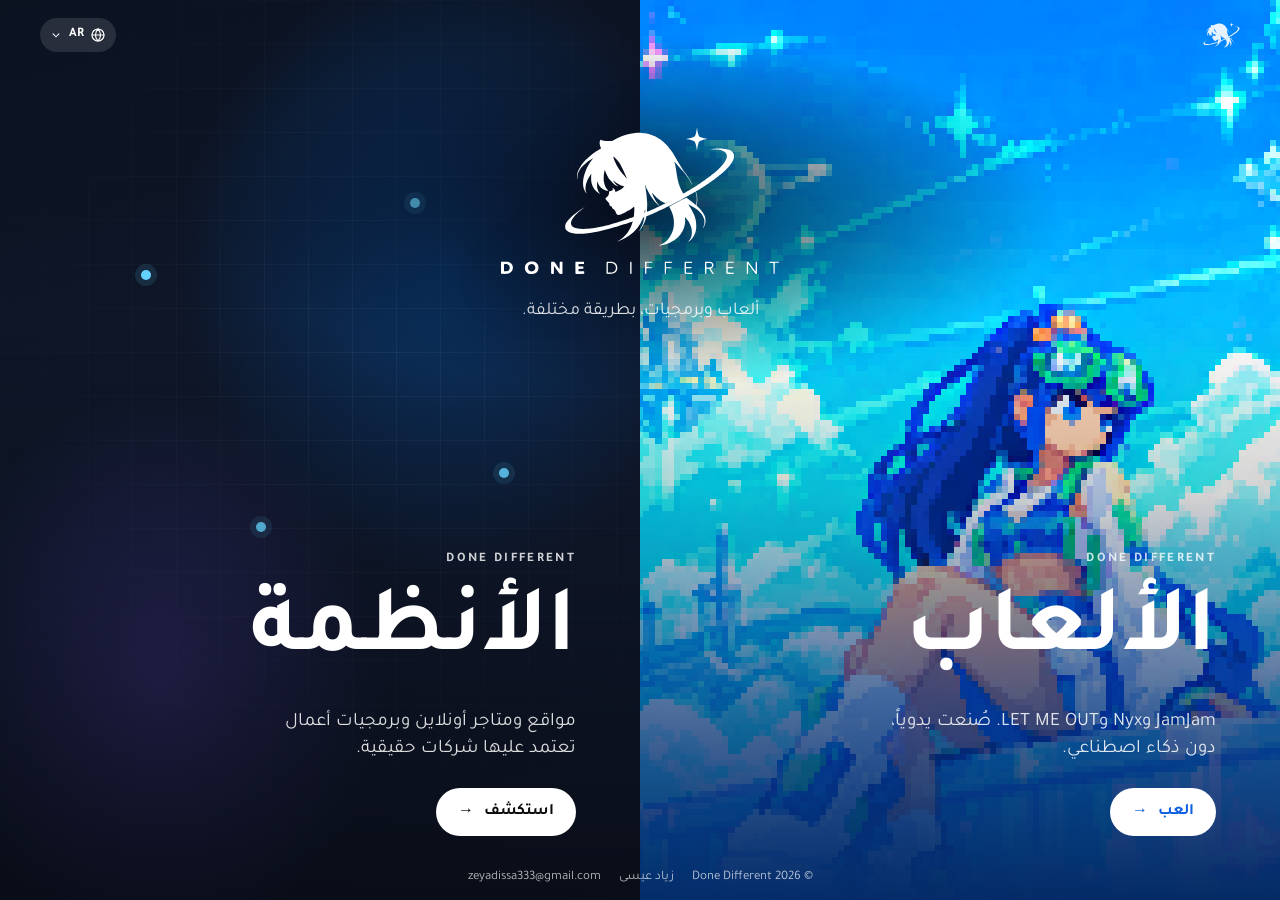
==== ar/index.html @ 12258748 "Initial commit" ====
<!DOCTYPE html>
<html lang="ar" dir="rtl">
<head>
<meta charset="utf-8">
<meta name="viewport" content="width=device-width, initial-scale=1">
<title>Done Different — ألعاب وبرمجيات للأعمال</title>
<link rel="alternate" hreflang="en" href="https://donedifferent.net/"><link rel="alternate" hreflang="ar" href="https://donedifferent.net/ar/"><link rel="alternate" hreflang="pl" href="https://donedifferent.net/pl/"><link rel="alternate" hreflang="x-default" href="https://donedifferent.net/"><meta property="og:locale" content="ar_AR"><meta property="og:locale:alternate" content="en_US"><meta property="og:locale:alternate" content="pl_PL"><script type="application/ld+json">{"@context": "https://schema.org", "@type": "ProfessionalService", "name": "Done Different", "url": "https://donedifferent.net/ar/", "image": "https://donedifferent.net/og.png", "email": "zeyadissa333@gmail.com", "founder": {"@type": "Person", "name": "Zeyad Issa", "sameAs": ["https://www.linkedin.com/in/zeyad-issa", "https://github.com/ZiadIssa"]}, "areaServed": "Worldwide", "knowsLanguage": ["en", "ar", "pl"], "sameAs": ["https://www.linkedin.com/in/zeyad-issa", "https://github.com/ZiadIssa", "https://zeissa.itch.io"]}</script><link rel="canonical" href="https://donedifferent.net/ar/">
<meta name="theme-color" content="#0B0B0D">
<meta name="description" content="Done Different استوديو يصنع ألعاب الفيديو والبرمجيات التي تُدار بها الأعمال الحقيقية. اختر وجهتك: الألعاب، أو المواقع وأنظمة الأعمال.">
<meta property="og:type" content="website">
<meta property="og:site_name" content="Done Different">
<meta property="og:url" content="https://donedifferent.net/ar/">
<meta property="og:title" content="Done Different — ألعاب وبرمجيات للأعمال">
<meta property="og:description" content="ألعاب فيديو، وبرمجيات تُدار بها أعمال حقيقية.">
<meta property="og:image" content="https://donedifferent.net/og.png">
<meta property="og:image:width" content="1200">
<meta property="og:image:height" content="630">
<meta property="og:image:alt" content="شعار Done Different">
<meta name="twitter:card" content="summary_large_image">
<meta name="twitter:title" content="Done Different — ألعاب وبرمجيات للأعمال">
<meta name="twitter:description" content="ألعاب فيديو، وبرمجيات تُدار بها أعمال حقيقية.">
<meta name="twitter:image" content="https://donedifferent.net/og.png">
<link rel="icon" type="image/png" href="[data-uri]">
<link rel="apple-touch-icon" href="../apple-touch-icon.png">
<link rel="preconnect" href="https://fonts.googleapis.com"><link rel="preconnect" href="https://fonts.gstatic.com" crossorigin>
<link href="https://fonts.googleapis.com/css2?family=Inter:wght@400;500;600;700&family=Tajawal:wght@500;700&display=swap" rel="stylesheet">
<style>
:root{--ink:#1D1D1F;--ink-2:#6E6E73;--font:-apple-system,BlinkMacSystemFont,"SF Pro Display","Inter","Segoe UI",Roboto,Arial,sans-serif;--ar:"Tajawal","SF Arabic","Segoe UI",sans-serif;--accent:#0071E3}
*{box-sizing:border-box;margin:0;padding:0}
html,body{height:100%}
body{font-family:var(--font);background:#0B0B0D;color:#fff;-webkit-font-smoothing:antialiased;letter-spacing:-0.02em;overflow-x:hidden}
a{color:inherit;text-decoration:none}
.bar{position:fixed;top:0;left:0;right:0;z-index:20;display:flex;align-items:center;justify-content:space-between;padding:18px clamp(18px,4vw,40px)}
.bar .mk{display:inline-flex;align-items:center;gap:10px;color:#fff;opacity:.9}
.bar .mk svg{height:26px;width:auto;aspect-ratio:1567/1102;fill:currentColor}
.doors{position:relative;display:flex;min-height:100vh;min-height:100svh}
.door{position:relative;flex:1;display:flex;flex-direction:column;justify-content:flex-end;padding:clamp(28px,5vw,64px);overflow:hidden;isolation:isolate;transition:flex-grow .8s cubic-bezier(.2,.8,.2,1)}
.doors:hover .door{flex-grow:.8}.doors .door:hover{flex-grow:1.35}
.door::after{content:"";position:absolute;inset:0;z-index:-1;background:linear-gradient(180deg,rgba(0,0,0,0) 35%,rgba(0,0,0,.55));pointer-events:none}
.door .bg{position:absolute;inset:0;z-index:-2;transition:transform 1.4s cubic-bezier(.2,.8,.2,1),filter .8s}
.door:hover .bg{transform:scale(1.05)}
.g .bg{background:linear-gradient(160deg,#0A6FF4,#076BFB 45%,#0B5FE0)}
.g .bg img{position:absolute;inset:0;width:100%;height:100%;object-fit:cover;object-position:62% 40%;image-rendering:pixelated;-webkit-mask-image:linear-gradient(180deg,#000 55%,transparent);mask-image:linear-gradient(180deg,#000 55%,transparent)}
.s .bg{background:radial-gradient(60% 50% at 70% 30%,rgba(0,113,227,.35),transparent 70%),radial-gradient(50% 45% at 25% 75%,rgba(122,90,248,.25),transparent 70%),linear-gradient(165deg,#0B1220,#141E36)}
.s .grid{position:absolute;inset:0;z-index:-1;background-image:linear-gradient(rgba(255,255,255,.05) 1px,transparent 1px),linear-gradient(90deg,rgba(255,255,255,.05) 1px,transparent 1px);background-size:44px 44px;-webkit-mask-image:radial-gradient(70% 60% at 60% 40%,#000,transparent);mask-image:radial-gradient(70% 60% at 60% 40%,#000,transparent)}
.s .nodes{position:absolute;inset:0;z-index:-1}
.s .nodes i{position:absolute;width:10px;height:10px;border-radius:50%;background:#64D2FF;box-shadow:0 0 0 6px rgba(100,210,255,.12);animation:pulse 3s ease-in-out infinite}
@keyframes pulse{50%{transform:scale(1.5);opacity:.6}}
.door small{font-size:13px;font-weight:600;letter-spacing:.18em!important;text-transform:uppercase;opacity:.8}
.door h2{font-size:clamp(48px,7.4vw,104px);font-weight:700;letter-spacing:-0.045em;line-height:1;margin:8px 0 14px}
.door p{font-size:clamp(16px,1.5vw,19px);max-width:34ch;opacity:.86;line-height:1.45}
.door .go{display:inline-flex;align-items:center;gap:10px;margin-top:24px;padding:13px 22px;border-radius:999px;background:#fff;color:#0B0B0D;font-weight:600;font-size:16px;width:fit-content;transition:transform .45s cubic-bezier(.3,1.5,.5,1),box-shadow .4s}
.door .go::after{content:"→";transition:transform .4s cubic-bezier(.3,1.5,.5,1)}
.door:hover .go{transform:translateY(-2px);box-shadow:0 16px 36px -14px rgba(0,0,0,.6)}.door:hover .go::after{transform:translateX(4px)}
.g .go{color:#0B5FE0}
.center{isolation:isolate;position:absolute;left:50%;top:clamp(84px,14vh,150px);transform:translateX(-50%);z-index:5;text-align:center;pointer-events:none;width:min(92vw,560px)}
.center svg{height:clamp(96px,14vw,150px);width:auto;aspect-ratio:2555/1360;fill:#fff;filter:drop-shadow(0 12px 30px rgba(0,0,0,.35));animation:float 6s ease-in-out infinite}
@keyframes float{50%{transform:translateY(-6px)}}
.center::before{content:"";position:absolute;left:50%;top:44%;width:150%;height:180%;transform:translate(-50%,-50%);z-index:-1;background:radial-gradient(closest-side,rgba(6,10,24,.72),rgba(6,10,24,.35) 55%,transparent);pointer-events:none}
.center p{margin-top:16px;font-size:clamp(15px,1.4vw,18px);opacity:.85}
.foot{position:absolute;left:0;right:0;bottom:0;z-index:6;display:flex;justify-content:center;gap:18px;flex-wrap:wrap;padding:14px;font-size:13px;color:rgba(255,255,255,.7)}
.foot a:hover{color:#fff}
.in{animation:rise 1.1s cubic-bezier(.2,.8,.2,1) both}.in.d1{animation-delay:.12s}.in.d2{animation-delay:.24s}
@keyframes rise{from{opacity:0;transform:translateY(22px)}}
/* language dropdown */
.lang-dd{position:relative}
.lang-btn{display:inline-flex;align-items:center;gap:6px;height:34px;padding:0 10px 0 9px;border:0;border-radius:999px;background:rgba(255,255,255,.12);backdrop-filter:blur(12px);-webkit-backdrop-filter:blur(12px);font:inherit;font-size:13px;font-weight:600;color:#fff;cursor:pointer}
.lang-btn svg{width:16px;height:16px;fill:none;stroke:currentColor;stroke-width:1.8;stroke-linecap:round;stroke-linejoin:round}
.lang-btn .chev{width:14px;height:14px;transition:transform .35s}
.lang-dd.open .chev{transform:rotate(180deg)}
.lang-menu{position:absolute;top:calc(100% + 10px);right:0;min-width:180px;padding:6px;border-radius:16px;background:rgba(255,255,255,.97);color:var(--ink);box-shadow:0 24px 50px -20px rgba(0,0,0,.6);opacity:0;transform:translateY(-6px) scale(.97);transform-origin:top right;pointer-events:none;transition:opacity .25s,transform .35s cubic-bezier(.3,1.3,.5,1)}
.lang-dd.open .lang-menu{opacity:1;transform:none;pointer-events:auto}
.lang-menu a{display:flex;justify-content:space-between;gap:16px;padding:10px 12px;border-radius:11px;font-size:15px}
.lang-menu a:hover{background:#F2F2F5}.lang-menu a small{font-size:11.5px;font-weight:600;color:var(--ink-2)}
.lang-menu a[aria-current="true"]{background:#EEF4FF}
.lang-menu a[lang="ar"] span{font-family:var(--ar)}
.foot-lang{display:none}
@media (max-width:760px){
  .doors{flex-direction:column}
  .doors:hover .door,.doors .door:hover{flex-grow:1}
  .door{min-height:56svh;padding-top:120px}
  .center{position:relative;left:auto;top:auto;transform:none;margin:0 auto;padding:96px 0 26px;pointer-events:auto}
  .doors{min-height:0}
  .foot{position:static;background:#0B0B0D}
}
@media (prefers-reduced-motion:reduce){*{animation:none!important;transition:none!important}}
/* ---------- Arabic / right-to-left ---------- */
[dir=rtl] body,[dir=rtl] input,[dir=rtl] textarea,[dir=rtl] button{font-family:var(--ar),var(--font)}
[dir=rtl] *{letter-spacing:0!important}
[dir=rtl] h1,[dir=rtl] h2{line-height:1.25}
[dir=rtl] .hero h1{line-height:1.2}
[dir=rtl] .rot{height:1.35em}
[dir=rtl] .more::after{content:"‹"}
[dir=rtl] .back::before{content:"›"}
[dir=rtl] .sheet nav a::after{content:"‹"}
[dir=rtl] .wiz-back::before{content:"›";margin:0 0 0 4px}
[dir=rtl] .to-top::after{content:"↑"}
[dir=rtl] .marquee,[dir=rtl] .gen,[dir=rtl] .dd,[dir=rtl] .dd-word{direction:ltr}
[dir=rtl] .tl::before,[dir=rtl] .tl-fill{left:auto;right:0}
[dir=rtl] .tl-item{padding:0 36px 44px 0}
[dir=rtl] .tl-item::before{left:auto;right:-5px}
@media (max-width:640px){[dir=rtl] .tl-item{padding:0 28px 30px 0}}
[dir=rtl] .steps li:not(:last-child)::after{right:auto;left:-14px}
[dir=rtl] .pipe li::before{left:auto;right:0}
[dir=rtl] .cs-card li{padding-left:0;padding-right:18px}
[dir=rtl] .cs-card li::before{left:auto;right:0}
[dir=rtl] .gen-legend span::before{margin-right:0;margin-left:7px}
[dir=rtl] .flow-steps li::after{right:auto;left:-16px;transform:rotate(-135deg)}
@media (max-width:860px){[dir=rtl] .flow-steps li::after{left:auto;right:50%;transform:translateX(50%) rotate(135deg)}}
[dir=rtl] .ncard{text-align:right}
[dir=rtl] .ncard::after{right:auto;left:12px}
[dir=rtl] .compare tbody th{text-align:right}
[dir=rtl] .wiz-err{text-align:left}
[dir=rtl] .sum dd{text-align:left}
[dir=rtl] .next{text-align:right}
[dir=rtl] .wiz-prog li:nth-child(2){transform:translateX(30%)}
[dir=rtl] .wiz-prog li:nth-child(3){transform:translateX(-30%)}
[dir=rtl] .wiz-prog li:last-child{text-align:left}
@media (max-width:620px){[dir=rtl] .wiz-prog li:nth-child(2),[dir=rtl] .wiz-prog li:nth-child(3){transform:none}}
[dir=rtl] .jam-logo{margin-left:0;margin-right:-6px}
@media (max-width:860px){[dir=rtl] .jam .jam-logo{margin-left:auto;margin-right:auto}}
@media (max-width:700px){[dir=rtl] .compare tbody th,[dir=rtl] .compare thead th:first-child{left:auto;right:0;box-shadow:-1px 0 0 #EDEDF0}}
[dir=rtl] .tier-badge,[dir=rtl] .hint{direction:rtl}
[dir=rtl] .tier-price b,[dir=rtl] .fs-n,[dir=rtl] .stat b,[dir=rtl] .cs-stat b,[dir=rtl] .solved-stats b,[dir=rtl] .tl-stat b{direction:ltr;unicode-bidi:isolate}

[dir=rtl] .dd-word{letter-spacing:.32em!important}
[dir=rtl] .lang-menu{right:auto;left:0}

</style>
<script>window.DD_MAIL={"url": ""}</script><script>window.DD_T={"words": ["أعمالاً حقيقية.", "متاجر أونلاين.", "كاونتر المحل.", "المستودع.", "كل وردية.", "وحتى الألعاب."], "getin": "تواصل معي", "copied": "تم النسخ", "est0": "اختر ما تحتاجه", "est1": "موقع إلكتروني، يبدأ من {p}", "est2": "موقع + نقاط بيع أو ERP، يبدأ من {p}", "est3": "الباقة الكاملة، تبدأ من {p}", "bUnder": "أقل من {a}", "bRange": "من {a} إلى {b}", "bOver": "أكثر من {a}", "none": "لم تختر شيئاً بعد", "send": "أرسل الطلب", "cont": "متابعة", "sending": "جارٍ الإرسال…", "e1": "اختر شيئاً واحداً على الأقل.", "e2": "أضف اسمك من فضلك.", "e3": "تحقق من بريدك الإلكتروني من فضلك.", "thanks": "شكراً {n}، وصلني طلبك.", "autosub": "وصلنا طلبك يا {n}", "recap": "ما أرسلته", "budgetL": "الميزانية", "noreply": "سأرد عليك على البريد الذي كتبته.", "copied2": "تم النسخ. الصقه في أي رسالة إلى zeyadissa333@gmail.com", "copy": "رسالة تأكيد في طريقها إلى بريدك.", "mail": "يُفترض أن يكون تطبيق البريد قد فُتح وكل شيء معبّأ. فقط اضغط إرسال.", "auto": "شكراً لتواصلك مع Done Different. وصلني طلبك وسأقرأه بنفسي، وسأرد عليك قريباً ببعض الأسئلة وموعد لمكالمة قصيرة. زياد عيسى"}</script></head>
<body>
<svg width="0" height="0" style="position:absolute" aria-hidden="true"><defs><symbol id="dd-mark" viewBox="0 0 1567 1102"><path fill="currentColor" fill-rule="evenodd" d="M869.5 1084.1C868.9 1083.0 872.8 1080.0 875.0 1080.0C875.8 1080.0 877.8 1079.3 879.4 1078.5C880.9 1077.7 882.7 1077.0 883.4 1077.0C884.0 1077.0 888.3 1075.0 893.0 1072.7C931.2 1053.5 961.7 1020.9 981.4 978.2C998.2 941.7 1004.3 915.2 1004.4 878.5C1004.5 834.0 995.6 800.1 970.7 750.1L961.5 731.8L964.5 729.4C966.2 728.1 967.9 727.0 968.3 727.0C968.8 727.0 974.6 723.7 981.3 719.8C988.0 715.8 1015.1 701.7 1041.5 688.4C1067.9 675.2 1092.7 662.7 1096.5 660.7C1100.3 658.7 1107.1 655.5 1111.4 653.5C1119.1 650.1 1119.4 650.0 1121.9 651.7C1125.6 654.1 1141.4 666.4 1149.1 672.9C1156.5 679.2 1174.0 693.4 1190.2 706.4C1196.1 711.1 1201.8 715.0 1202.9 715.0C1205.3 715.0 1207.5 706.7 1209.5 689.3C1212.3 665.2 1211.0 640.1 1205.7 617.5C1201.2 598.4 1200.5 596.0 1199.2 596.0C1198.4 596.0 1195.1 597.6 1191.9 599.5C1188.6 601.4 1185.7 603.0 1185.5 603.0C1185.3 603.0 1180.6 605.7 1175.1 609.0C1169.5 612.3 1164.8 615.0 1164.5 615.0C1164.3 615.0 1160.8 616.9 1156.8 619.3C1152.8 621.7 1148.8 623.9 1148.0 624.3C1147.2 624.7 1145.6 625.6 1144.5 626.3C1143.4 627.0 1139.3 629.3 1135.5 631.5C1131.6 633.7 1127.6 636.0 1126.5 636.7C1125.4 637.4 1123.8 638.2 1123.0 638.6C1122.2 639.0 1115.7 642.8 1108.5 647.0C1095.9 654.4 1081.3 662.5 1062.5 672.5C1040.9 683.9 1036.3 686.4 1033.5 688.0C1031.8 689.0 1026.5 691.9 1021.5 694.5C1016.5 697.1 1009.3 701.0 1005.3 703.1C1001.3 705.3 980.9 715.6 959.8 726.1C924.0 744.0 905.5 752.8 873.5 767.0C866.4 770.2 856.2 774.8 851.0 777.3C838.0 783.4 833.0 785.6 822.5 790.0C817.6 792.1 805.2 797.4 795.0 801.8C784.8 806.2 772.5 811.5 767.5 813.5C755.3 818.5 754.2 819.3 753.4 823.7C753.1 825.8 752.2 829.5 751.5 832.0C750.8 834.5 749.5 839.2 748.6 842.5C747.7 845.8 746.3 850.1 745.5 852.0C744.8 853.9 742.8 859.1 741.0 863.5C739.3 867.9 737.3 872.7 736.5 874.2C735.7 875.6 735.0 877.4 735.0 878.1C735.0 879.9 722.0 905.6 715.9 915.8C708.4 928.3 700.5 939.2 692.8 947.4C684.9 955.8 683.1 955.8 689.6 947.4C701.5 932.3 715.1 906.8 721.0 889.0C722.6 883.9 723.5 881.0 727.4 867.5C730.0 858.6 735.0 833.9 735.0 830.0C735.0 827.4 732.6 827.5 727.6 830.3C724.2 832.3 723.3 833.6 719.8 842.5C696.5 901.8 654.7 953.5 596.5 995.1C583.0 1004.7 534.2 1032.0 530.5 1032.0C530.2 1032.0 527.6 1033.1 524.7 1034.5C519.7 1037.0 507.7 1041.8 497.7 1045.5C494.4 1046.6 492.5 1046.9 491.8 1046.2C491.3 1045.7 491.2 1045.0 491.7 1044.7C492.1 1044.5 496.6 1042.1 501.5 1039.5C550.5 1013.7 591.3 966.8 616.1 908.0C621.6 894.8 631.4 866.0 630.6 865.2C630.0 864.7 624.1 866.5 609.0 871.9C591.3 878.1 565.0 887.2 551.0 891.9C536.8 896.7 528.5 899.3 504.5 906.5C497.9 908.5 491.4 910.5 490.0 911.0C488.6 911.5 484.4 912.8 480.5 913.9C476.6 915.0 465.2 918.4 455.0 921.4C444.8 924.4 434.7 927.3 432.5 927.9C430.3 928.4 423.3 930.3 417.0 931.9C364.7 945.8 336.2 952.5 306.0 957.9C296.9 959.5 280.7 962.5 270.0 964.5C227.2 972.3 185.0 976.4 147.5 976.4C99.9 976.3 73.8 972.0 50.8 960.4C26.4 948.1 18.0 936.3 18.0 914.1C18.0 898.1 20.9 889.3 32.1 871.3C46.2 848.8 83.0 812.3 113.8 790.2C116.4 788.3 123.0 783.5 128.5 779.5C164.9 753.1 197.3 731.9 198.9 733.5C199.2 733.9 199.0 734.4 198.4 734.8C180.5 747.1 142.0 777.6 128.0 790.6C123.9 794.5 118.3 799.6 115.7 802.0C113.0 804.4 106.7 811.4 101.6 817.4C76.9 846.8 66.4 872.1 71.3 890.0C76.5 908.8 92.7 920.8 122.5 928.0C142.8 932.9 149.7 933.5 185.5 933.4C219.8 933.2 230.6 932.5 267.0 927.6C299.9 923.2 355.4 912.0 399.5 900.8C403.9 899.7 409.8 898.2 412.5 897.5C415.2 896.8 421.3 895.2 426.0 893.8C430.7 892.4 437.4 890.5 441.0 889.5C455.8 885.4 490.5 875.1 501.5 871.5C503.7 870.8 510.2 868.7 516.0 866.9C531.4 862.2 575.2 847.7 585.0 844.0C589.7 842.3 595.3 840.3 597.5 839.5C604.4 837.2 616.4 833.0 618.5 832.1C619.6 831.6 623.6 830.2 627.5 829.0C641.3 824.5 640.4 825.8 642.0 807.5C644.7 777.4 645.0 771.3 644.9 753.2C644.7 731.9 644.3 730.6 639.2 735.2C636.4 737.8 621.9 748.1 609.0 756.7C604.9 759.4 595.2 765.2 587.5 769.5C579.8 773.7 573.0 777.6 572.5 778.0C570.0 779.9 541.0 794.4 531.4 798.5C514.0 805.9 503.5 808.1 496.1 806.0C487.5 803.6 483.4 798.4 476.9 782.2C470.1 764.9 465.3 758.7 453.8 751.9C446.8 747.8 443.0 743.1 443.0 738.6C443.0 734.0 441.3 732.2 432.0 727.5C421.8 722.2 419.0 718.4 419.0 709.4C418.9 701.5 416.0 696.7 403.1 683.5C390.4 670.7 383.0 661.1 383.0 657.4C383.0 656.2 384.1 654.5 385.4 653.7C393.4 648.4 405.2 635.8 409.9 627.5C415.2 618.2 417.5 605.6 415.1 599.5C414.1 597.1 415.5 594.0 417.5 594.0C419.9 594.0 439.8 587.2 442.7 585.3C452.6 579.2 457.1 573.0 451.7 573.0C450.4 573.0 448.9 573.5 448.2 574.2C446.2 576.2 445.7 574.3 447.2 569.8C449.1 564.1 450.8 564.0 458.9 569.4C465.6 573.8 465.9 574.2 468.9 581.9C470.6 586.3 472.0 591.3 472.0 593.0C472.0 597.5 473.6 597.5 485.6 593.4C497.9 589.3 509.1 583.9 516.5 578.6C519.2 576.6 522.1 575.0 522.9 575.0C525.5 575.0 537.5 566.1 542.3 560.6C545.0 557.5 548.5 554.6 550.5 553.9C552.4 553.2 554.0 552.0 554.0 551.3C554.0 549.8 553.5 549.6 539.0 544.3C514.8 535.6 484.8 518.3 463.3 500.8C452.2 491.8 451.0 493.2 459.5 505.6C466.4 515.7 484.2 535.5 491.0 540.5C496.1 544.3 497.5 547.9 493.5 547.2C490.7 546.7 471.1 534.7 462.2 528.1C454.9 522.6 434.2 501.6 424.7 489.9C408.7 470.4 388.6 431.6 379.4 402.6C377.3 395.7 375.8 400.0 370.4 430.5C367.9 444.1 367.7 447.9 367.6 471.0C367.5 488.7 367.9 498.3 368.8 502.5C375.0 530.7 377.6 539.5 383.0 550.5C388.3 561.2 400.6 578.4 406.6 583.3C414.1 589.6 405.3 589.8 386.5 584.0C351.9 573.1 324.3 546.7 313.3 514.1C307.4 496.4 306.8 498.1 307.4 529.8C307.8 551.3 308.3 558.1 309.9 565.0C314.0 582.9 320.3 597.4 327.7 606.1C334.9 614.6 332.5 615.5 321.6 608.3C301.8 595.4 288.0 581.1 276.3 561.5C263.7 540.2 258.6 525.8 254.4 499.9C252.8 489.7 252.9 454.6 254.6 440.8C255.4 434.8 254.1 434.6 250.3 440.3C248.8 442.7 244.1 449.8 239.9 456.1C215.2 493.0 202.0 531.9 202.0 567.5C202.0 582.7 203.7 590.4 209.5 602.3C213.8 611.2 213.4 613.3 208.3 607.5C200.0 598.0 189.4 577.0 185.2 562.0C179.2 540.5 178.3 505.3 182.9 480.0C187.2 456.7 197.1 423.2 204.6 406.2C205.9 403.2 207.0 400.4 207.0 399.9C207.0 398.5 217.1 377.1 221.0 370.1C224.2 364.4 229.4 355.0 233.4 347.6C237.3 340.4 250.7 320.7 261.2 306.7C274.0 289.6 273.8 289.4 256.1 300.5C222.5 321.6 204.5 335.5 181.7 357.9C162.1 377.1 154.0 388.1 142.9 410.0C131.7 432.2 127.3 455.4 130.3 476.4C131.4 483.6 129.9 483.2 127.4 475.7C126.0 471.6 125.6 467.4 125.7 455.0C125.8 435.4 128.3 423.7 136.9 402.5C138.3 399.2 145.0 385.7 147.2 382.0C158.6 362.4 169.7 346.0 179.3 334.5C185.7 326.8 211.0 299.2 212.0 298.8C212.4 298.6 218.5 293.2 225.6 286.8C251.3 263.5 287.9 237.0 324.0 215.5C333.1 210.1 341.1 205.1 341.9 204.4C343.1 203.3 342.9 202.2 340.5 196.8C329.8 173.1 327.1 146.4 333.9 132.5C337.3 125.7 339.5 124.1 343.2 126.1C347.8 128.6 368.8 133.3 383.0 135.0C393.6 136.3 420.8 136.3 436.2 135.0L448.0 134.0L460.7 127.0C541.4 82.9 631.9 59.4 709.0 62.4C753.9 64.2 799.1 76.0 836.7 95.6C875.2 115.7 898.7 132.8 928.6 162.5C947.4 181.2 958.6 194.5 975.6 218.6C989.9 238.9 1012.5 275.0 1026.3 299.4C1031.2 308.3 1036.5 317.3 1038.0 319.5C1039.5 321.7 1046.1 332.5 1052.8 343.5C1066.5 366.2 1096.2 411.4 1107.6 426.9C1132.3 460.4 1153.7 495.3 1162.6 516.5C1166.5 525.9 1167.2 527.9 1166.8 529.6C1166.3 532.3 1164.8 531.8 1163.8 528.5C1158.8 512.2 1135.1 472.0 1114.7 445.2C1100.8 427.0 1096.6 421.6 1091.7 416.3C1088.8 413.1 1083.7 407.4 1080.5 403.5C1072.5 394.0 1055.6 374.9 1043.5 361.8C1029.9 347.0 1019.4 335.4 1013.9 328.9C1011.3 325.9 1008.9 323.8 1008.5 324.2C1007.7 325.0 1008.3 327.2 1013.6 345.5C1014.9 349.9 1017.7 362.3 1019.9 373.0C1023.6 391.7 1024.7 398.8 1030.5 443.0C1035.6 481.6 1044.3 516.5 1056.7 548.0C1063.3 564.7 1084.8 607.1 1089.7 613.0C1090.6 614.0 1150.7 578.8 1178.7 560.8C1184.1 557.3 1189.4 554.0 1190.5 553.4C1198.8 548.7 1245.0 518.1 1272.5 499.1C1289.8 487.2 1331.7 456.4 1340.0 449.5C1344.1 446.1 1350.2 441.1 1353.6 438.4C1406.4 395.8 1447.4 354.3 1464.7 325.9C1482.8 296.4 1487.1 280.9 1482.7 262.3C1478.8 246.2 1464.9 232.4 1445.0 224.7C1432.2 219.8 1423.5 217.3 1414.0 215.9C1411.0 215.5 1405.8 214.6 1402.5 214.0C1399.2 213.4 1380.8 212.7 1361.5 212.3C1341.9 211.9 1328.3 211.3 1330.5 210.9C1358.5 205.9 1415.9 203.5 1449.4 206.1C1465.1 207.3 1480.9 209.9 1491.5 213.0C1495.3 214.2 1499.9 215.5 1501.7 215.9C1507.1 217.3 1522.2 225.1 1527.8 229.3C1538.2 237.1 1547.1 251.7 1549.1 264.1C1554.7 297.7 1525.3 348.0 1467.9 403.0C1459.0 411.5 1449.4 420.5 1446.4 423.0C1443.5 425.5 1433.3 434.1 1423.8 442.1C1414.3 450.1 1394.6 465.5 1380.0 476.3C1365.4 487.1 1350.6 498.1 1347.0 500.7C1340.6 505.5 1294.4 536.1 1269.0 552.5C1253.1 562.8 1221.0 582.5 1212.7 587.1C1209.6 588.8 1205.8 591.4 1204.4 592.7L1201.7 595.1L1203.9 596.6C1205.0 597.4 1206.0 599.1 1206.0 600.3C1206.0 601.5 1206.6 604.5 1207.4 607.0C1213.6 626.8 1215.2 636.8 1215.8 660.0C1216.3 683.2 1215.3 696.0 1211.5 710.3C1210.1 715.6 1209.0 720.5 1209.0 721.0C1209.0 721.5 1212.9 725.6 1217.8 730.2C1239.9 751.1 1253.5 766.3 1263.8 781.9C1284.6 813.1 1290.5 830.3 1290.4 859.0C1290.3 875.9 1290.2 876.3 1285.2 892.5C1281.9 903.4 1273.9 918.1 1268.7 923.3C1264.6 927.3 1264.3 925.9 1267.9 920.0C1269.6 917.2 1271.0 914.8 1271.0 914.5C1271.0 914.3 1272.3 911.3 1274.0 907.8C1279.8 895.5 1280.2 893.4 1280.7 876.0C1281.4 852.9 1279.6 845.1 1266.8 818.0C1260.6 804.7 1253.9 795.8 1238.1 779.7C1225.5 766.8 1217.2 759.5 1207.2 752.6C1198.1 746.3 1167.0 727.6 1155.0 721.3C1148.7 717.9 1142.1 714.4 1140.3 713.4C1136.2 711.0 1135.0 712.2 1137.8 715.9C1139.7 718.4 1158.3 748.8 1164.3 759.0C1168.2 765.8 1176.5 782.8 1186.2 804.0C1189.8 811.8 1190.8 814.3 1192.6 820.5C1193.5 823.8 1194.9 828.3 1195.6 830.5C1196.2 832.7 1197.5 837.2 1198.3 840.5C1199.2 843.8 1200.3 848.3 1200.9 850.6C1207.1 874.4 1208.7 923.3 1204.0 943.5C1196.9 973.6 1192.3 984.9 1178.6 1006.0C1168.8 1021.1 1161.9 1029.1 1151.1 1038.2C1141.3 1046.4 1135.6 1049.9 1134.3 1048.6C1133.9 1048.2 1134.0 1047.6 1134.5 1047.2C1136.9 1045.5 1147.9 1032.1 1150.7 1027.4C1162.5 1007.8 1167.0 990.6 1167.0 964.3C1167.0 931.5 1158.7 903.4 1139.2 870.5C1129.2 853.7 1106.5 825.3 1104.5 827.2C1104.1 827.6 1104.4 835.7 1105.0 845.2C1106.1 860.4 1106.1 864.3 1104.6 877.0C1102.6 894.3 1099.0 912.6 1095.5 922.5C1074.3 983.1 1027.7 1030.9 961.5 1059.9C958.8 1061.1 955.1 1062.7 953.5 1063.4C951.9 1064.2 948.7 1065.4 946.5 1066.3C944.3 1067.1 940.7 1068.5 938.5 1069.3C934.6 1070.8 927.0 1073.2 922.0 1074.4C920.6 1074.8 916.1 1076.0 912.0 1077.1C904.4 1079.1 895.6 1080.8 880.0 1083.5C869.8 1085.3 870.3 1085.2 869.5 1084.1ZM742.5 783.9C743.9 782.6 744.5 757.1 743.2 755.8C742.5 755.1 741.9 756.0 741.5 758.6C740.5 764.5 737.1 781.2 736.4 783.9C735.7 786.1 735.9 786.2 738.6 785.6C740.2 785.2 742.0 784.4 742.5 783.9ZM765.8 775.5C768.7 774.1 771.2 773.0 771.5 773.0C773.5 773.0 854.1 736.7 869.0 729.0C872.0 727.5 884.2 721.8 896.0 716.4C919.2 705.9 952.3 689.3 952.8 687.9C953.0 687.4 954.0 687.0 955.0 687.0C956.0 687.0 957.2 686.5 957.5 686.0C958.3 684.7 955.5 684.7 953.2 686.0C950.7 687.3 940.7 691.7 932.0 695.3L924.5 698.3L916.5 695.5C906.8 692.1 898.7 688.2 889.7 682.4C879.1 675.6 857.1 659.0 848.2 651.1C840.7 644.5 819.3 621.5 810.7 610.8C806.9 606.0 804.1 604.4 805.5 607.8C805.9 608.7 807.3 612.9 808.7 617.0C814.3 633.8 820.7 648.1 828.9 661.8C832.1 667.2 836.5 674.7 838.8 678.7C844.4 688.3 857.0 705.1 864.3 712.7C867.5 716.1 870.0 719.4 869.8 720.1C868.9 722.7 849.1 704.5 828.2 681.8C808.4 660.2 784.1 622.2 764.7 582.5C757.2 567.2 750.0 551.3 750.0 549.9C750.0 549.5 748.6 546.2 747.0 542.7C745.4 539.1 744.0 535.7 744.0 535.2C744.0 534.7 743.3 533.6 742.4 532.9C740.9 531.7 740.8 531.9 741.2 535.5C741.5 537.7 742.7 543.8 744.0 549.0C746.6 560.2 748.8 572.5 750.0 583.0C750.5 587.1 751.4 593.2 751.9 596.5C756.8 626.1 757.9 637.0 761.1 691.9C762.3 712.4 761.7 739.0 759.3 769.9C758.9 774.9 759.1 778.0 759.7 778.0C760.2 778.0 763.0 776.9 765.8 775.5ZM576.0 470.9C575.5 469.2 574.7 467.3 574.2 466.7C573.7 466.0 572.3 463.0 571.0 460.0C569.8 457.0 567.7 452.2 566.4 449.5C560.7 436.9 558.0 430.8 558.0 430.4C558.0 430.1 555.1 423.9 551.6 416.7C548.1 409.4 544.3 401.5 543.2 399.0C542.1 396.5 539.3 390.2 537.0 385.0C534.6 379.8 532.4 375.1 532.0 374.5C531.6 373.9 528.6 368.6 525.5 362.5C507.8 328.6 491.3 307.1 468.7 288.3C464.2 284.5 459.8 280.7 458.8 279.8C457.8 278.8 456.5 278.0 456.0 278.0C452.6 278.0 459.4 300.8 469.1 321.7C471.2 326.3 473.9 332.3 475.2 335.2C478.6 343.3 488.7 362.4 493.4 369.8C495.8 373.5 498.7 378.3 499.8 380.6C504.2 389.3 530.1 423.7 546.4 442.5C552.5 449.6 568.6 467.4 572.7 471.7C575.8 474.9 577.0 474.6 576.0 470.9ZM1211.7 215.8C1211.4 214.5 1209.9 205.8 1208.5 196.5C1205.4 176.4 1200.3 157.4 1195.2 147.0C1191.7 139.8 1191.2 139.3 1184.5 135.8C1173.1 129.7 1147.9 122.6 1130.0 120.5C1121.1 119.5 1119.0 118.9 1119.0 117.5C1119.0 116.6 1120.7 115.9 1123.8 115.5C1133.9 114.2 1153.7 109.7 1165.8 106.1C1180.9 101.5 1185.4 99.6 1189.8 96.3C1197.6 90.4 1206.3 62.8 1210.4 31.1C1211.3 24.2 1212.3 18.4 1212.6 18.1C1213.7 17.0 1215.0 20.7 1215.0 25.0C1215.0 34.1 1221.3 65.0 1225.4 76.5C1231.0 92.4 1233.3 95.6 1242.0 100.0C1252.0 105.1 1288.9 114.9 1298.3 115.0C1300.0 115.1 1302.8 115.7 1304.5 116.4L1307.5 117.8L1305.0 118.7C1303.6 119.3 1299.6 120.0 1296.0 120.4C1270.6 123.2 1239.3 133.7 1233.1 141.6C1225.8 150.8 1216.9 186.0 1214.8 213.9C1214.5 217.9 1212.5 219.1 1211.7 215.8Z"/></symbol><symbol id="dd-word" viewBox="0 0 2555 150"><path fill="currentColor" fill-rule="evenodd" d="M278.0 131.1C258.5 126.0 242.4 110.9 236.8 92.6C234.3 84.3 233.9 69.8 236.0 61.0C243.9 27.8 283.1 9.3 319.8 21.6C333.7 26.2 348.6 39.2 353.8 51.2C359.7 65.2 359.1 87.4 352.4 101.7C349.4 108.0 339.2 118.8 331.7 123.7C319.0 132.0 294.2 135.4 278.0 131.1ZM18.7 130.3C17.7 129.4 17.8 21.0 18.8 21.0C39.9 20.5 76.7 21.0 80.9 21.9C90.5 23.9 104.1 31.1 110.6 37.6C136.4 63.4 128.9 107.2 96.0 123.4C82.3 130.1 76.4 131.0 46.0 131.0C31.4 131.0 19.0 130.7 18.7 130.3ZM473.2 129.7C472.1 128.4 472.4 22.8 473.5 21.0C474.0 20.2 497.1 20.6 499.7 21.5C501.1 22.0 515.9 41.6 526.5 57.0C536.7 71.9 546.8 85.3 548.6 86.3C549.8 87.0 550.0 82.5 550.0 54.6C550.0 16.3 548.5 19.8 564.7 20.2L575.5 20.5L575.5 75.5L575.5 130.5L563.3 130.8C554.3 131.0 550.9 130.7 550.1 129.8C547.4 126.4 524.8 95.5 519.5 88.0C507.9 71.3 500.7 62.0 499.5 62.0C498.4 62.0 498.1 68.5 498.1 95.6C498.1 114.0 497.8 129.6 497.5 130.1C496.5 131.5 474.4 131.2 473.2 129.7ZM693.7 129.6C693.4 128.7 693.1 104.3 693.0 75.2C693.0 30.7 693.2 22.1 694.4 21.1C696.5 19.3 768.5 19.7 770.0 21.5C770.7 22.3 771.0 26.4 770.8 32.1L770.5 41.5L746.5 41.8C733.3 41.9 722.2 42.4 721.7 42.9C720.7 43.9 720.2 60.7 721.1 62.2C721.5 62.8 730.7 63.5 743.1 63.8L764.5 64.5L764.5 74.5L764.5 84.5L743.0 85.0L721.5 85.5L720.9 95.5C720.6 101.0 720.6 106.1 720.8 106.8C721.1 107.7 727.1 108.0 746.0 108.0C766.0 108.0 771.0 108.3 771.9 109.4C772.7 110.3 773.0 114.2 772.8 120.6L772.5 130.5L733.4 130.8C699.7 131.0 694.1 130.8 693.7 129.6ZM975.7 130.3C974.3 129.0 974.9 23.3 976.2 22.3C978.5 20.4 1015.5 19.8 1025.0 21.4C1055.5 26.6 1073.1 46.1 1073.2 74.9C1073.3 99.3 1060.8 118.3 1039.8 125.7C1026.8 130.3 1021.4 131.0 998.5 131.0C986.3 131.0 976.0 130.7 975.7 130.3ZM1190.5 130.0C1189.5 128.3 1189.1 24.7 1190.2 22.8C1191.3 20.6 1199.2 20.3 1200.9 22.4C1201.7 23.3 1201.9 38.5 1201.8 77.1L1201.5 130.5L1196.3 130.8C1193.4 131.0 1190.9 130.6 1190.5 130.0ZM1325.1 129.6C1324.3 128.7 1324.1 113.5 1324.2 74.9L1324.5 21.5L1356.0 21.0C1373.3 20.7 1388.3 20.8 1389.2 21.2C1391.7 22.4 1392.4 25.8 1390.6 28.5L1389.0 31.0L1363.5 31.0C1346.5 31.0 1337.9 31.4 1337.5 32.1C1336.6 33.5 1336.6 67.6 1337.5 68.9C1337.9 69.6 1345.8 70.0 1360.4 70.0C1384.1 70.0 1385.0 70.2 1385.0 75.0C1385.0 79.8 1384.1 80.0 1361.2 80.0C1348.1 80.0 1339.1 80.4 1337.9 81.1C1336.0 82.1 1335.9 83.1 1336.1 105.5C1336.1 118.4 1335.9 129.3 1335.5 129.9C1334.6 131.5 1326.5 131.2 1325.1 129.6ZM1503.5 129.8C1503.2 129.1 1503.1 104.4 1503.2 75.0L1503.5 21.5L1536.0 21.5L1568.5 21.5L1568.8 25.1C1569.0 27.2 1568.6 29.1 1567.7 29.8C1566.8 30.6 1558.1 31.1 1540.4 31.2L1514.5 31.5L1514.3 49.0C1514.3 58.6 1514.4 67.3 1514.7 68.2C1515.1 69.8 1517.3 70.0 1539.3 70.2L1563.5 70.5L1563.5 75.0L1563.5 79.5L1539.8 80.0C1526.8 80.3 1515.8 80.8 1515.4 81.2C1515.0 81.6 1514.5 92.4 1514.3 105.2C1514.1 118.0 1513.7 129.1 1513.5 129.8C1513.2 130.5 1511.3 131.0 1508.5 131.0C1505.8 131.0 1503.7 130.5 1503.5 129.8ZM1683.6 130.1C1682.5 128.4 1682.9 22.7 1684.0 21.6C1685.4 20.2 1748.9 20.6 1750.7 22.1C1752.5 23.7 1752.3 26.4 1750.2 28.9C1748.6 30.9 1747.6 31.0 1722.0 31.3L1695.5 31.5L1695.2 48.9C1695.0 61.2 1695.3 66.7 1696.1 67.7C1697.1 68.9 1701.4 69.1 1720.8 68.9C1739.8 68.8 1744.4 69.0 1745.1 70.1C1746.3 72.0 1746.2 74.7 1745.0 77.1C1744.0 78.9 1742.6 79.0 1720.7 79.0C1703.9 79.0 1697.1 79.3 1696.2 80.2C1694.7 81.7 1694.5 116.7 1696.0 119.0C1696.8 120.3 1701.1 120.5 1724.2 120.5L1751.5 120.5L1752.4 123.2C1753.1 125.1 1753.0 126.7 1752.2 128.5L1751.0 131.0L1717.6 131.0C1699.2 131.0 1683.9 130.6 1683.6 130.1ZM1868.6 129.5C1867.7 127.0 1867.9 23.7 1868.9 22.1C1869.6 21.1 1874.4 20.8 1893.1 20.9C1915.0 21.1 1916.9 21.2 1923.4 23.5C1939.9 29.3 1948.0 45.8 1942.4 62.3C1940.8 67.1 1932.8 77.0 1930.5 77.0C1929.8 77.0 1928.7 77.6 1928.1 78.3C1927.5 79.1 1925.2 80.3 1922.9 81.0C1917.7 82.7 1917.1 84.4 1920.2 87.8C1922.3 90.2 1926.3 95.9 1940.7 117.3C1943.0 120.7 1945.8 124.7 1946.9 126.2C1950.3 130.5 1949.7 131.1 1942.3 130.8L1935.5 130.5L1924.5 113.8C1918.5 104.6 1911.7 94.2 1909.5 90.8L1905.5 84.5L1894.5 84.2C1888.5 84.1 1882.8 84.4 1882.0 85.0C1880.8 85.8 1880.4 89.9 1880.0 108.2L1879.5 130.5L1874.4 130.8C1870.4 131.0 1869.1 130.7 1868.6 129.5ZM2062.2 129.8C2060.8 128.4 2060.4 24.4 2061.9 22.2C2063.0 20.4 2126.5 20.3 2128.6 22.1C2130.5 23.7 2130.4 27.4 2128.2 29.3C2126.8 30.6 2122.6 30.9 2100.6 31.0C2086.4 31.0 2074.4 31.3 2074.0 31.5C2073.4 31.9 2073.8 66.9 2074.4 67.7C2074.4 67.8 2085.0 68.0 2097.9 68.2C2119.3 68.6 2121.4 68.8 2122.6 70.5C2124.4 73.0 2124.4 75.5 2122.4 77.4C2121.1 78.8 2117.5 79.0 2098.5 79.0C2079.4 79.0 2075.9 79.2 2074.6 80.6C2073.2 82.0 2073.0 84.5 2073.6 100.3C2073.9 110.3 2074.5 118.9 2075.0 119.3C2075.4 119.8 2088.1 120.2 2103.1 120.3L2130.5 120.5L2130.5 125.5L2130.5 130.5L2097.0 130.8C2071.7 131.0 2063.1 130.7 2062.2 129.8ZM2247.6 129.4C2246.3 126.0 2246.9 22.0 2248.2 21.6C2248.9 21.3 2251.5 20.9 2253.9 20.7C2258.0 20.2 2258.7 20.4 2261.4 23.4C2266.1 28.3 2291.5 62.9 2323.5 107.8C2324.4 109.0 2325.5 110.0 2326.0 110.0C2326.6 110.0 2327.0 93.3 2327.0 66.2C2327.0 33.5 2327.3 22.1 2328.2 21.2C2329.8 19.6 2336.5 19.7 2337.9 21.4C2338.7 22.3 2338.9 37.6 2338.8 76.6L2338.5 130.5L2332.3 130.8L2326.2 131.1L2320.7 123.8C2317.8 119.8 2311.5 111.1 2307.0 104.5C2297.9 91.5 2284.1 72.5 2272.1 56.3C2267.9 50.7 2263.7 45.0 2262.7 43.5C2261.7 42.1 2260.5 41.2 2260.0 41.5C2259.5 41.8 2259.1 60.7 2259.0 85.2C2259.0 115.2 2258.6 128.7 2257.9 129.7C2256.3 131.6 2248.4 131.4 2247.6 129.4ZM2489.7 130.3C2489.3 130.0 2488.9 113.0 2488.9 92.6C2488.8 72.2 2488.5 50.1 2488.1 43.5L2487.5 31.5L2470.6 31.2C2460.2 31.1 2453.1 30.5 2452.3 29.9C2450.7 28.5 2450.6 22.4 2452.1 21.4C2452.9 20.9 2502.5 20.7 2537.3 21.0C2537.7 21.0 2538.0 23.1 2537.8 25.8L2537.5 30.5L2520.1 30.8C2510.5 30.9 2502.2 31.4 2501.6 31.9C2500.8 32.5 2500.4 48.4 2500.2 81.2C2500.0 107.7 2499.6 129.8 2499.3 130.2C2498.8 131.2 2490.6 131.2 2489.7 130.3ZM1028.0 117.3C1047.4 112.0 1058.6 98.5 1059.8 79.2C1061.1 56.3 1051.2 40.6 1031.0 33.7C1023.9 31.3 990.9 30.0 988.5 32.0C987.2 33.1 987.0 39.1 987.0 75.4C987.0 101.7 987.4 118.0 988.0 118.6C989.5 120.1 1021.5 119.2 1028.0 117.3ZM305.6 107.6C322.1 103.2 331.5 87.8 328.9 69.6C325.0 42.1 293.5 31.5 272.9 50.7C265.9 57.3 263.5 63.4 263.5 75.0C263.5 92.2 270.9 102.7 286.3 107.5C291.8 109.3 299.3 109.3 305.6 107.6ZM78.4 105.3C84.5 103.1 91.0 96.8 94.1 90.4C96.1 86.2 96.4 83.9 96.5 74.5C96.5 63.5 96.5 63.5 92.8 57.9C85.1 46.0 73.8 41.4 54.0 42.2L45.5 42.5L45.2 74.0C45.1 91.3 45.2 106.1 45.5 106.9C46.3 109.0 71.7 107.8 78.4 105.3ZM1917.1 71.5C1929.2 67.2 1934.9 54.1 1929.7 42.6C1927.5 37.9 1926.4 36.7 1921.8 34.3C1916.7 31.7 1915.7 31.6 1899.7 31.2C1887.5 30.9 1882.6 31.1 1881.5 32.0C1880.3 33.0 1880.0 36.6 1880.0 51.5C1880.0 61.6 1880.3 70.5 1880.6 71.4C1881.5 73.7 1910.7 73.7 1917.1 71.5Z"/></symbol><symbol id="dd-full" viewBox="0 0 2555 1360"><path fill="currentColor" fill-rule="evenodd" d="M278.0 1341.1C258.5 1336.0 242.4 1320.9 236.8 1302.6C234.3 1294.3 233.9 1279.8 236.0 1271.0C243.9 1237.8 283.1 1219.3 319.8 1231.6C333.7 1236.2 348.6 1249.2 353.8 1261.2C359.7 1275.2 359.1 1297.4 352.4 1311.7C349.4 1318.0 339.2 1328.8 331.7 1333.7C319.0 1342.0 294.2 1345.4 278.0 1341.1ZM18.7 1340.3C17.7 1339.4 17.8 1231.0 18.8 1231.0C39.9 1230.5 76.7 1231.0 80.9 1231.9C90.5 1233.9 104.1 1241.1 110.6 1247.6C136.4 1273.4 128.9 1317.2 96.0 1333.4C82.3 1340.1 76.4 1341.0 46.0 1341.0C31.4 1341.0 19.0 1340.7 18.7 1340.3ZM473.2 1339.7C472.1 1338.4 472.4 1232.8 473.5 1231.0C474.0 1230.2 497.1 1230.6 499.7 1231.5C501.1 1232.0 515.9 1251.6 526.5 1267.0C536.7 1281.9 546.8 1295.3 548.6 1296.3C549.8 1297.0 550.0 1292.5 550.0 1264.6C550.0 1226.3 548.5 1229.8 564.7 1230.2L575.5 1230.5L575.5 1285.5L575.5 1340.5L563.3 1340.8C554.3 1341.0 550.9 1340.7 550.1 1339.8C547.4 1336.4 524.8 1305.5 519.5 1298.0C507.9 1281.3 500.7 1272.0 499.5 1272.0C498.4 1272.0 498.1 1278.5 498.1 1305.6C498.1 1324.0 497.8 1339.6 497.5 1340.1C496.5 1341.5 474.4 1341.2 473.2 1339.7ZM693.7 1339.6C693.4 1338.7 693.1 1314.3 693.0 1285.2C693.0 1240.7 693.2 1232.1 694.4 1231.1C696.5 1229.3 768.5 1229.7 770.0 1231.5C770.7 1232.3 771.0 1236.4 770.8 1242.1L770.5 1251.5L746.5 1251.8C733.3 1251.9 722.2 1252.4 721.7 1252.9C720.7 1253.9 720.2 1270.7 721.1 1272.2C721.5 1272.8 730.7 1273.5 743.1 1273.8L764.5 1274.5L764.5 1284.5L764.5 1294.5L743.0 1295.0L721.5 1295.5L720.9 1305.5C720.6 1311.0 720.6 1316.1 720.8 1316.8C721.1 1317.7 727.1 1318.0 746.0 1318.0C766.0 1318.0 771.0 1318.3 771.9 1319.4C772.7 1320.3 773.0 1324.2 772.8 1330.6L772.5 1340.5L733.4 1340.8C699.7 1341.0 694.1 1340.8 693.7 1339.6ZM975.7 1340.3C974.3 1339.0 974.9 1233.3 976.2 1232.3C978.5 1230.4 1015.5 1229.8 1025.0 1231.4C1055.5 1236.6 1073.1 1256.1 1073.2 1284.9C1073.3 1309.3 1060.8 1328.3 1039.8 1335.7C1026.8 1340.3 1021.4 1341.0 998.5 1341.0C986.3 1341.0 976.0 1340.7 975.7 1340.3ZM1190.5 1340.0C1189.5 1338.3 1189.1 1234.7 1190.2 1232.8C1191.3 1230.6 1199.2 1230.3 1200.9 1232.4C1201.7 1233.3 1201.9 1248.5 1201.8 1287.1L1201.5 1340.5L1196.3 1340.8C1193.4 1341.0 1190.9 1340.6 1190.5 1340.0ZM1325.1 1339.6C1324.3 1338.7 1324.1 1323.5 1324.2 1284.9L1324.5 1231.5L1356.0 1231.0C1373.3 1230.7 1388.3 1230.8 1389.2 1231.2C1391.7 1232.4 1392.4 1235.8 1390.6 1238.5L1389.0 1241.0L1363.5 1241.0C1346.5 1241.0 1337.9 1241.4 1337.5 1242.1C1336.6 1243.5 1336.6 1277.6 1337.5 1278.9C1337.9 1279.6 1345.8 1280.0 1360.4 1280.0C1384.1 1280.0 1385.0 1280.2 1385.0 1285.0C1385.0 1289.8 1384.1 1290.0 1361.2 1290.0C1348.1 1290.0 1339.1 1290.4 1337.9 1291.1C1336.0 1292.1 1335.9 1293.1 1336.1 1315.5C1336.1 1328.4 1335.9 1339.3 1335.5 1339.9C1334.6 1341.5 1326.5 1341.2 1325.1 1339.6ZM1503.5 1339.8C1503.2 1339.1 1503.1 1314.4 1503.2 1285.0L1503.5 1231.5L1536.0 1231.5L1568.5 1231.5L1568.8 1235.1C1569.0 1237.2 1568.6 1239.1 1567.7 1239.8C1566.8 1240.6 1558.1 1241.1 1540.4 1241.2L1514.5 1241.5L1514.3 1259.0C1514.3 1268.6 1514.4 1277.3 1514.7 1278.2C1515.1 1279.8 1517.3 1280.0 1539.3 1280.2L1563.5 1280.5L1563.5 1285.0L1563.5 1289.5L1539.8 1290.0C1526.8 1290.3 1515.8 1290.8 1515.4 1291.2C1515.0 1291.6 1514.5 1302.4 1514.3 1315.2C1514.1 1328.0 1513.7 1339.1 1513.5 1339.8C1513.2 1340.5 1511.3 1341.0 1508.5 1341.0C1505.8 1341.0 1503.7 1340.5 1503.5 1339.8ZM1683.6 1340.1C1682.5 1338.4 1682.9 1232.7 1684.0 1231.6C1685.4 1230.2 1748.9 1230.6 1750.7 1232.1C1752.5 1233.7 1752.3 1236.4 1750.2 1238.9C1748.6 1240.9 1747.6 1241.0 1722.0 1241.3L1695.5 1241.5L1695.2 1258.9C1695.0 1271.2 1695.3 1276.7 1696.1 1277.7C1697.1 1278.9 1701.4 1279.1 1720.8 1278.9C1739.8 1278.8 1744.4 1279.0 1745.1 1280.1C1746.3 1282.0 1746.2 1284.7 1745.0 1287.1C1744.0 1288.9 1742.6 1289.0 1720.7 1289.0C1703.9 1289.0 1697.1 1289.3 1696.2 1290.2C1694.7 1291.7 1694.5 1326.7 1696.0 1329.0C1696.8 1330.3 1701.1 1330.5 1724.2 1330.5L1751.5 1330.5L1752.4 1333.2C1753.1 1335.1 1753.0 1336.7 1752.2 1338.5L1751.0 1341.0L1717.6 1341.0C1699.2 1341.0 1683.9 1340.6 1683.6 1340.1ZM1868.6 1339.5C1867.7 1337.0 1867.9 1233.7 1868.9 1232.1C1869.6 1231.1 1874.4 1230.8 1893.1 1230.9C1915.0 1231.1 1916.9 1231.2 1923.4 1233.5C1939.9 1239.3 1948.0 1255.8 1942.4 1272.3C1940.8 1277.1 1932.8 1287.0 1930.5 1287.0C1929.8 1287.0 1928.7 1287.6 1928.1 1288.3C1927.5 1289.1 1925.2 1290.3 1922.9 1291.0C1917.7 1292.7 1917.1 1294.4 1920.2 1297.8C1922.3 1300.2 1926.3 1305.9 1940.7 1327.3C1943.0 1330.7 1945.8 1334.7 1946.9 1336.2C1950.3 1340.5 1949.7 1341.1 1942.3 1340.8L1935.5 1340.5L1924.5 1323.8C1918.5 1314.6 1911.7 1304.2 1909.5 1300.8L1905.5 1294.5L1894.5 1294.2C1888.5 1294.1 1882.8 1294.4 1882.0 1295.0C1880.8 1295.8 1880.4 1299.9 1880.0 1318.2L1879.5 1340.5L1874.4 1340.8C1870.4 1341.0 1869.1 1340.7 1868.6 1339.5ZM2062.2 1339.8C2060.8 1338.4 2060.4 1234.4 2061.9 1232.2C2063.0 1230.4 2126.5 1230.3 2128.6 1232.1C2130.5 1233.7 2130.4 1237.4 2128.2 1239.3C2126.8 1240.6 2122.6 1240.9 2100.6 1241.0C2086.4 1241.0 2074.4 1241.3 2074.0 1241.5C2073.4 1241.9 2073.8 1276.9 2074.4 1277.7C2074.4 1277.8 2085.0 1278.0 2097.9 1278.2C2119.3 1278.6 2121.4 1278.8 2122.6 1280.5C2124.4 1283.0 2124.4 1285.5 2122.4 1287.4C2121.1 1288.8 2117.5 1289.0 2098.5 1289.0C2079.4 1289.0 2075.9 1289.2 2074.6 1290.6C2073.2 1292.0 2073.0 1294.5 2073.6 1310.3C2073.9 1320.3 2074.5 1328.9 2075.0 1329.3C2075.4 1329.8 2088.1 1330.2 2103.1 1330.3L2130.5 1330.5L2130.5 1335.5L2130.5 1340.5L2097.0 1340.8C2071.7 1341.0 2063.1 1340.7 2062.2 1339.8ZM2247.6 1339.4C2246.3 1336.0 2246.9 1232.0 2248.2 1231.6C2248.9 1231.3 2251.5 1230.9 2253.9 1230.7C2258.0 1230.2 2258.7 1230.4 2261.4 1233.4C2266.1 1238.3 2291.5 1272.9 2323.5 1317.8C2324.4 1319.0 2325.5 1320.0 2326.0 1320.0C2326.6 1320.0 2327.0 1303.3 2327.0 1276.2C2327.0 1243.5 2327.3 1232.1 2328.2 1231.2C2329.8 1229.6 2336.5 1229.7 2337.9 1231.4C2338.7 1232.3 2338.9 1247.6 2338.8 1286.6L2338.5 1340.5L2332.3 1340.8L2326.2 1341.1L2320.7 1333.8C2317.8 1329.8 2311.5 1321.1 2307.0 1314.5C2297.9 1301.5 2284.1 1282.5 2272.1 1266.3C2267.9 1260.7 2263.7 1255.0 2262.7 1253.5C2261.7 1252.1 2260.5 1251.2 2260.0 1251.5C2259.5 1251.8 2259.1 1270.7 2259.0 1295.2C2259.0 1325.2 2258.6 1338.7 2257.9 1339.7C2256.3 1341.6 2248.4 1341.4 2247.6 1339.4ZM2489.7 1340.3C2489.3 1340.0 2488.9 1323.0 2488.9 1302.6C2488.8 1282.2 2488.5 1260.1 2488.1 1253.5L2487.5 1241.5L2470.6 1241.2C2460.2 1241.1 2453.1 1240.5 2452.3 1239.9C2450.7 1238.5 2450.6 1232.4 2452.1 1231.4C2452.9 1230.9 2502.5 1230.7 2537.3 1231.0C2537.7 1231.0 2538.0 1233.1 2537.8 1235.8L2537.5 1240.5L2520.1 1240.8C2510.5 1240.9 2502.2 1241.4 2501.6 1241.9C2500.8 1242.5 2500.4 1258.4 2500.2 1291.2C2500.0 1317.7 2499.6 1339.8 2499.3 1340.2C2498.8 1341.2 2490.6 1341.2 2489.7 1340.3ZM1028.0 1327.3C1047.4 1322.0 1058.6 1308.5 1059.8 1289.2C1061.1 1266.3 1051.2 1250.6 1031.0 1243.7C1023.9 1241.3 990.9 1240.0 988.5 1242.0C987.2 1243.1 987.0 1249.1 987.0 1285.4C987.0 1311.7 987.4 1328.0 988.0 1328.6C989.5 1330.1 1021.5 1329.2 1028.0 1327.3ZM305.6 1317.6C322.1 1313.2 331.5 1297.8 328.9 1279.6C325.0 1252.1 293.5 1241.5 272.9 1260.7C265.9 1267.3 263.5 1273.4 263.5 1285.0C263.5 1302.2 270.9 1312.7 286.3 1317.5C291.8 1319.3 299.3 1319.3 305.6 1317.6ZM78.4 1315.3C84.5 1313.1 91.0 1306.8 94.1 1300.4C96.1 1296.2 96.4 1293.9 96.5 1284.5C96.5 1273.5 96.5 1273.5 92.8 1267.9C85.1 1256.0 73.8 1251.4 54.0 1252.2L45.5 1252.5L45.2 1284.0C45.1 1301.3 45.2 1316.1 45.5 1316.9C46.3 1319.0 71.7 1317.8 78.4 1315.3ZM1917.1 1281.5C1929.2 1277.2 1934.9 1264.1 1929.7 1252.6C1927.5 1247.9 1926.4 1246.7 1921.8 1244.3C1916.7 1241.7 1915.7 1241.6 1899.7 1241.2C1887.5 1240.9 1882.6 1241.1 1881.5 1242.0C1880.3 1243.0 1880.0 1246.6 1880.0 1261.5C1880.0 1271.6 1880.3 1280.5 1880.6 1281.4C1881.5 1283.7 1910.7 1283.7 1917.1 1281.5ZM1451.5 1084.1C1450.9 1083.0 1454.8 1080.0 1457.0 1080.0C1457.8 1080.0 1459.8 1079.3 1461.4 1078.5C1462.9 1077.7 1464.7 1077.0 1465.4 1077.0C1466.0 1077.0 1470.3 1075.0 1475.0 1072.7C1513.2 1053.5 1543.7 1020.9 1563.4 978.2C1580.2 941.7 1586.3 915.2 1586.4 878.5C1586.5 834.0 1577.6 800.1 1552.7 750.1L1543.5 731.8L1546.5 729.4C1548.2 728.1 1549.9 727.0 1550.3 727.0C1550.8 727.0 1556.6 723.7 1563.3 719.8C1570.0 715.8 1597.1 701.7 1623.5 688.4C1649.9 675.2 1674.7 662.7 1678.5 660.7C1682.3 658.7 1689.1 655.5 1693.4 653.5C1701.1 650.1 1701.4 650.0 1703.9 651.7C1707.6 654.1 1723.4 666.4 1731.1 672.9C1738.5 679.2 1756.0 693.4 1772.2 706.4C1778.1 711.1 1783.8 715.0 1784.9 715.0C1787.3 715.0 1789.5 706.7 1791.5 689.3C1794.3 665.2 1793.0 640.1 1787.7 617.5C1783.2 598.4 1782.5 596.0 1781.2 596.0C1780.4 596.0 1777.1 597.6 1773.9 599.5C1770.6 601.4 1767.7 603.0 1767.5 603.0C1767.3 603.0 1762.6 605.7 1757.1 609.0C1751.5 612.3 1746.8 615.0 1746.5 615.0C1746.3 615.0 1742.8 616.9 1738.8 619.3C1734.8 621.7 1730.8 623.9 1730.0 624.3C1729.2 624.7 1727.6 625.6 1726.5 626.3C1725.4 627.0 1721.3 629.3 1717.5 631.5C1713.6 633.7 1709.6 636.0 1708.5 636.7C1707.4 637.4 1705.8 638.2 1705.0 638.6C1704.2 639.0 1697.7 642.8 1690.5 647.0C1677.9 654.4 1663.3 662.5 1644.5 672.5C1622.9 683.9 1618.3 686.4 1615.5 688.0C1613.8 689.0 1608.5 691.9 1603.5 694.5C1598.5 697.1 1591.3 701.0 1587.3 703.1C1583.3 705.3 1562.9 715.6 1541.8 726.1C1506.0 744.0 1487.5 752.8 1455.5 767.0C1448.3 770.2 1438.2 774.8 1433.0 777.3C1420.0 783.4 1415.0 785.6 1404.5 790.0C1399.6 792.1 1387.2 797.4 1377.0 801.8C1366.8 806.2 1354.5 811.5 1349.5 813.5C1337.3 818.5 1336.2 819.3 1335.4 823.7C1335.1 825.8 1334.2 829.5 1333.5 832.0C1332.8 834.5 1331.5 839.2 1330.6 842.5C1329.7 845.8 1328.3 850.1 1327.5 852.0C1326.8 853.9 1324.8 859.1 1323.0 863.5C1321.3 867.9 1319.3 872.7 1318.5 874.2C1317.7 875.6 1317.0 877.4 1317.0 878.1C1317.0 879.9 1304.0 905.6 1297.9 915.8C1290.4 928.3 1282.5 939.2 1274.8 947.4C1266.9 955.8 1265.1 955.8 1271.6 947.4C1283.5 932.3 1297.1 906.8 1303.0 889.0C1304.6 883.9 1305.5 881.0 1309.4 867.5C1312.0 858.6 1317.0 833.9 1317.0 830.0C1317.0 827.4 1314.6 827.5 1309.6 830.3C1306.2 832.3 1305.3 833.6 1301.8 842.5C1278.5 901.8 1236.7 953.5 1178.5 995.1C1165.0 1004.7 1116.2 1032.0 1112.5 1032.0C1112.2 1032.0 1109.6 1033.1 1106.7 1034.5C1101.7 1037.0 1089.7 1041.8 1079.7 1045.5C1076.4 1046.6 1074.5 1046.9 1073.8 1046.2C1073.3 1045.7 1073.2 1045.0 1073.7 1044.7C1074.1 1044.5 1078.5 1042.1 1083.5 1039.5C1132.5 1013.7 1173.3 966.8 1198.1 908.0C1203.6 894.8 1213.4 866.0 1212.6 865.2C1212.0 864.7 1206.1 866.5 1191.0 871.9C1173.3 878.1 1147.0 887.2 1133.0 891.9C1118.8 896.7 1110.5 899.3 1086.5 906.5C1079.9 908.5 1073.4 910.5 1072.0 911.0C1070.6 911.5 1066.3 912.8 1062.5 913.9C1058.7 915.0 1047.2 918.4 1037.0 921.4C1026.8 924.4 1016.7 927.3 1014.5 927.9C1012.3 928.4 1005.3 930.3 999.0 931.9C946.7 945.8 918.2 952.5 888.0 957.9C878.9 959.5 862.7 962.5 852.0 964.5C809.2 972.3 767.0 976.4 729.5 976.4C681.9 976.3 655.8 972.0 632.8 960.4C608.4 948.1 600.0 936.3 600.0 914.1C600.0 898.1 602.9 889.3 614.1 871.3C628.2 848.8 665.0 812.3 695.8 790.2C698.4 788.3 705.0 783.5 710.5 779.5C746.9 753.1 779.3 731.9 780.9 733.5C781.2 733.9 781.0 734.4 780.4 734.8C762.5 747.1 724.0 777.6 710.0 790.6C705.9 794.5 700.3 799.6 697.7 802.0C695.0 804.4 688.7 811.4 683.6 817.4C658.9 846.8 648.4 872.1 653.3 890.0C658.5 908.8 674.7 920.8 704.5 928.0C724.8 932.9 731.7 933.5 767.5 933.4C801.8 933.2 812.6 932.5 849.0 927.6C881.9 923.2 937.4 912.0 981.5 900.8C985.9 899.7 991.8 898.2 994.5 897.5C997.2 896.8 1003.3 895.2 1008.0 893.8C1012.7 892.4 1019.4 890.5 1023.0 889.5C1037.8 885.4 1072.5 875.1 1083.5 871.5C1085.7 870.8 1092.2 868.7 1098.0 866.9C1113.4 862.2 1157.2 847.7 1167.0 844.0C1171.7 842.3 1177.3 840.3 1179.5 839.5C1186.4 837.2 1198.4 833.0 1200.5 832.1C1201.6 831.6 1205.7 830.2 1209.5 829.0C1223.3 824.5 1222.4 825.8 1224.0 807.5C1226.7 777.4 1227.0 771.3 1226.9 753.2C1226.7 731.9 1226.3 730.6 1221.2 735.2C1218.4 737.8 1203.9 748.1 1191.0 756.7C1186.9 759.4 1177.2 765.2 1169.5 769.5C1161.8 773.7 1155.0 777.6 1154.5 778.0C1152.0 779.9 1123.0 794.4 1113.4 798.5C1096.0 805.9 1085.5 808.1 1078.1 806.0C1069.5 803.6 1065.4 798.4 1058.9 782.2C1052.1 764.9 1047.3 758.7 1035.8 751.9C1028.8 747.8 1025.0 743.1 1025.0 738.6C1025.0 734.0 1023.3 732.2 1014.0 727.5C1003.8 722.2 1001.0 718.4 1001.0 709.4C1000.9 701.5 998.0 696.7 985.1 683.5C972.4 670.7 965.0 661.1 965.0 657.4C965.0 656.2 966.1 654.5 967.4 653.7C975.4 648.4 987.2 635.8 991.9 627.5C997.2 618.2 999.5 605.6 997.1 599.5C996.1 597.1 997.5 594.0 999.5 594.0C1001.9 594.0 1021.8 587.2 1024.7 585.3C1034.6 579.2 1039.1 573.0 1033.7 573.0C1032.4 573.0 1030.9 573.5 1030.2 574.2C1028.2 576.2 1027.7 574.3 1029.2 569.8C1031.1 564.1 1032.8 564.0 1040.9 569.4C1047.6 573.8 1047.9 574.2 1050.9 581.9C1052.6 586.3 1054.0 591.3 1054.0 593.0C1054.0 597.5 1055.6 597.5 1067.6 593.4C1079.9 589.3 1091.1 583.9 1098.5 578.6C1101.2 576.6 1104.1 575.0 1104.9 575.0C1107.5 575.0 1119.5 566.1 1124.3 560.6C1127.0 557.5 1130.5 554.6 1132.5 553.9C1134.4 553.2 1136.0 552.0 1136.0 551.3C1136.0 549.8 1135.5 549.6 1121.0 544.3C1096.8 535.6 1066.8 518.3 1045.3 500.8C1034.2 491.8 1033.0 493.2 1041.5 505.6C1048.4 515.7 1066.2 535.5 1073.0 540.5C1078.1 544.3 1079.5 547.9 1075.5 547.2C1072.7 546.7 1053.1 534.7 1044.2 528.1C1036.9 522.6 1016.2 501.6 1006.7 489.9C990.7 470.4 970.6 431.6 961.4 402.6C959.3 395.7 957.8 400.0 952.4 430.5C949.9 444.1 949.7 447.9 949.6 471.0C949.5 488.7 949.9 498.3 950.8 502.5C957.0 530.7 959.6 539.5 965.0 550.5C970.3 561.2 982.6 578.4 988.6 583.3C996.1 589.6 987.3 589.8 968.5 584.0C933.9 573.1 906.3 546.7 895.3 514.1C889.4 496.4 888.8 498.1 889.4 529.8C889.8 551.3 890.3 558.1 891.9 565.0C896.0 582.9 902.3 597.4 909.7 606.1C916.9 614.6 914.5 615.5 903.6 608.3C883.8 595.4 870.0 581.1 858.3 561.5C845.7 540.2 840.6 525.8 836.4 499.9C834.8 489.7 834.9 454.6 836.6 440.8C837.4 434.8 836.1 434.6 832.3 440.3C830.8 442.7 826.1 449.8 821.9 456.1C797.2 493.0 784.0 531.9 784.0 567.5C784.0 582.7 785.7 590.4 791.5 602.3C795.8 611.2 795.4 613.3 790.3 607.5C782.0 598.0 771.4 577.0 767.2 562.0C761.2 540.5 760.3 505.3 764.9 480.0C769.2 456.7 779.1 423.2 786.6 406.2C787.9 403.2 789.0 400.4 789.0 399.9C789.0 398.5 799.1 377.1 803.0 370.1C806.2 364.4 811.4 355.0 815.4 347.6C819.3 340.4 832.7 320.7 843.2 306.7C856.0 289.6 855.8 289.4 838.1 300.5C804.5 321.6 786.5 335.5 763.7 357.9C744.1 377.1 736.0 388.1 724.9 410.0C713.7 432.2 709.3 455.4 712.3 476.4C713.4 483.6 711.9 483.2 709.4 475.7C708.0 471.6 707.6 467.4 707.7 455.0C707.8 435.4 710.3 423.7 718.9 402.5C720.3 399.2 727.0 385.7 729.2 382.0C740.6 362.4 751.7 346.0 761.3 334.5C767.7 326.8 793.0 299.2 794.0 298.8C794.4 298.6 800.5 293.2 807.6 286.8C833.3 263.5 869.9 237.0 906.0 215.5C915.1 210.1 923.1 205.1 923.9 204.4C925.1 203.3 924.9 202.2 922.5 196.8C911.8 173.1 909.1 146.4 915.9 132.5C919.3 125.7 921.5 124.1 925.2 126.1C929.8 128.6 950.8 133.3 965.0 135.0C975.6 136.3 1002.8 136.3 1018.2 135.0L1030.0 134.0L1042.7 127.0C1123.4 82.9 1213.9 59.4 1291.0 62.4C1335.9 64.2 1381.1 76.0 1418.7 95.6C1457.2 115.7 1480.7 132.8 1510.6 162.5C1529.4 181.2 1540.6 194.5 1557.6 218.6C1571.9 238.9 1594.5 275.0 1608.3 299.4C1613.2 308.3 1618.5 317.3 1620.0 319.5C1621.5 321.7 1628.1 332.5 1634.8 343.5C1648.5 366.2 1678.2 411.4 1689.6 426.9C1714.3 460.4 1735.7 495.3 1744.6 516.5C1748.5 525.9 1749.2 527.9 1748.8 529.6C1748.3 532.3 1746.8 531.8 1745.8 528.5C1740.8 512.2 1717.1 472.0 1696.7 445.2C1682.8 427.0 1678.6 421.6 1673.7 416.3C1670.8 413.1 1665.7 407.4 1662.5 403.5C1654.5 394.0 1637.6 374.9 1625.5 361.8C1611.9 347.0 1601.4 335.4 1595.9 328.9C1593.3 325.9 1590.9 323.8 1590.5 324.2C1589.7 325.0 1590.3 327.2 1595.6 345.5C1596.9 349.9 1599.7 362.3 1601.9 373.0C1605.6 391.7 1606.7 398.8 1612.5 443.0C1617.6 481.6 1626.3 516.5 1638.7 548.0C1645.3 564.7 1666.8 607.1 1671.7 613.0C1672.6 614.0 1732.7 578.8 1760.7 560.8C1766.1 557.3 1771.4 554.0 1772.5 553.4C1780.8 548.7 1827.0 518.1 1854.5 499.1C1871.8 487.2 1913.7 456.4 1922.0 449.5C1926.1 446.1 1932.2 441.1 1935.6 438.4C1988.4 395.8 2029.4 354.3 2046.7 325.9C2064.8 296.4 2069.1 280.9 2064.7 262.3C2060.8 246.2 2046.9 232.4 2027.0 224.7C2014.2 219.8 2005.5 217.3 1996.0 215.9C1993.0 215.5 1987.8 214.6 1984.5 214.0C1981.2 213.4 1962.8 212.7 1943.5 212.3C1923.9 211.9 1910.3 211.3 1912.5 210.9C1940.5 205.9 1997.9 203.5 2031.4 206.1C2047.1 207.3 2062.9 209.9 2073.5 213.0C2077.3 214.2 2081.9 215.5 2083.7 215.9C2089.1 217.3 2104.2 225.1 2109.8 229.3C2120.2 237.1 2129.1 251.7 2131.1 264.1C2136.7 297.7 2107.3 348.0 2049.9 403.0C2041.0 411.5 2031.4 420.5 2028.4 423.0C2025.5 425.5 2015.3 434.1 2005.8 442.1C1996.3 450.1 1976.6 465.5 1962.0 476.3C1947.4 487.1 1932.6 498.1 1929.0 500.7C1922.6 505.5 1876.4 536.1 1851.0 552.5C1835.1 562.8 1803.0 582.5 1794.7 587.1C1791.6 588.8 1787.8 591.4 1786.4 592.7L1783.7 595.1L1785.9 596.6C1787.0 597.4 1788.0 599.1 1788.0 600.3C1788.0 601.5 1788.6 604.5 1789.4 607.0C1795.6 626.8 1797.2 636.8 1797.8 660.0C1798.3 683.2 1797.3 696.0 1793.5 710.3C1792.1 715.6 1791.0 720.5 1791.0 721.0C1791.0 721.5 1794.9 725.6 1799.8 730.2C1821.9 751.1 1835.5 766.3 1845.8 781.9C1866.6 813.1 1872.5 830.3 1872.4 859.0C1872.3 875.9 1872.2 876.3 1867.2 892.5C1863.9 903.4 1855.9 918.1 1850.7 923.3C1846.6 927.3 1846.3 925.9 1849.9 920.0C1851.6 917.2 1853.0 914.8 1853.0 914.5C1853.0 914.3 1854.3 911.3 1856.0 907.8C1861.8 895.5 1862.2 893.4 1862.7 876.0C1863.4 852.9 1861.6 845.1 1848.8 818.0C1842.6 804.7 1835.9 795.8 1820.1 779.7C1807.5 766.8 1799.2 759.5 1789.2 752.6C1780.1 746.3 1749.0 727.6 1737.0 721.3C1730.7 717.9 1724.1 714.4 1722.3 713.4C1718.2 711.0 1717.0 712.2 1719.8 715.9C1721.7 718.4 1740.3 748.8 1746.3 759.0C1750.2 765.8 1758.5 782.8 1768.2 804.0C1771.8 811.8 1772.8 814.3 1774.6 820.5C1775.5 823.8 1776.9 828.3 1777.6 830.5C1778.2 832.7 1779.5 837.2 1780.3 840.5C1781.2 843.8 1782.3 848.3 1782.9 850.6C1789.1 874.4 1790.7 923.3 1786.0 943.5C1778.9 973.6 1774.3 984.9 1760.6 1006.0C1750.8 1021.1 1743.9 1029.1 1733.1 1038.2C1723.3 1046.4 1717.6 1049.9 1716.3 1048.6C1715.9 1048.2 1716.0 1047.6 1716.5 1047.2C1718.9 1045.5 1729.9 1032.1 1732.7 1027.4C1744.5 1007.8 1749.0 990.6 1749.0 964.3C1749.0 931.5 1740.7 903.4 1721.2 870.5C1711.2 853.7 1688.5 825.3 1686.5 827.2C1686.1 827.6 1686.4 835.7 1687.0 845.2C1688.1 860.4 1688.1 864.3 1686.6 877.0C1684.6 894.3 1681.0 912.6 1677.5 922.5C1656.3 983.1 1609.7 1030.9 1543.5 1059.9C1540.8 1061.1 1537.2 1062.7 1535.5 1063.4C1533.8 1064.2 1530.7 1065.4 1528.5 1066.3C1526.3 1067.1 1522.7 1068.5 1520.5 1069.3C1516.6 1070.8 1509.0 1073.2 1504.0 1074.4C1502.6 1074.8 1498.1 1076.0 1494.0 1077.1C1486.4 1079.1 1477.6 1080.8 1462.0 1083.5C1451.8 1085.3 1452.3 1085.2 1451.5 1084.1ZM1324.5 783.9C1325.9 782.6 1326.5 757.1 1325.2 755.8C1324.5 755.1 1323.9 756.0 1323.5 758.6C1322.5 764.5 1319.1 781.2 1318.4 783.9C1317.7 786.1 1317.9 786.2 1320.6 785.6C1322.2 785.2 1324.0 784.4 1324.5 783.9ZM1347.8 775.5C1350.7 774.1 1353.2 773.0 1353.5 773.0C1355.5 773.0 1436.1 736.7 1451.0 729.0C1454.0 727.5 1466.2 721.8 1478.0 716.4C1501.2 705.9 1534.3 689.3 1534.8 687.9C1535.0 687.4 1536.0 687.0 1537.0 687.0C1538.0 687.0 1539.2 686.5 1539.5 686.0C1540.3 684.7 1537.5 684.7 1535.2 686.0C1532.7 687.3 1522.7 691.7 1514.0 695.3L1506.5 698.3L1498.5 695.5C1488.8 692.1 1480.7 688.2 1471.7 682.4C1461.1 675.6 1439.1 659.0 1430.2 651.1C1422.7 644.5 1401.3 621.5 1392.7 610.8C1388.9 606.0 1386.1 604.4 1387.5 607.8C1387.9 608.7 1389.3 612.9 1390.7 617.0C1396.3 633.8 1402.7 648.1 1410.9 661.8C1414.1 667.2 1418.5 674.7 1420.8 678.7C1426.4 688.3 1439.0 705.1 1446.3 712.7C1449.5 716.1 1452.0 719.4 1451.8 720.1C1450.9 722.7 1431.1 704.5 1410.2 681.8C1390.4 660.2 1366.1 622.2 1346.7 582.5C1339.2 567.2 1332.0 551.3 1332.0 549.9C1332.0 549.5 1330.7 546.2 1329.0 542.7C1327.3 539.1 1326.0 535.7 1326.0 535.2C1326.0 534.7 1325.3 533.6 1324.4 532.9C1322.9 531.7 1322.8 531.9 1323.2 535.5C1323.5 537.7 1324.7 543.8 1326.0 549.0C1328.6 560.2 1330.8 572.5 1332.0 583.0C1332.5 587.1 1333.4 593.2 1333.9 596.5C1338.8 626.1 1339.9 637.0 1343.1 691.9C1344.3 712.4 1343.7 739.0 1341.3 769.9C1340.9 774.9 1341.1 778.0 1341.7 778.0C1342.2 778.0 1345.0 776.9 1347.8 775.5ZM1158.0 470.9C1157.5 469.2 1156.7 467.3 1156.2 466.7C1155.7 466.0 1154.3 463.0 1153.0 460.0C1151.8 457.0 1149.7 452.2 1148.4 449.5C1142.7 436.9 1140.0 430.8 1140.0 430.4C1140.0 430.1 1137.1 423.9 1133.6 416.7C1130.1 409.4 1126.3 401.5 1125.2 399.0C1124.1 396.5 1121.3 390.2 1119.0 385.0C1116.6 379.8 1114.4 375.1 1114.0 374.5C1113.6 373.9 1110.6 368.6 1107.5 362.5C1089.8 328.6 1073.3 307.1 1050.7 288.3C1046.2 284.5 1041.8 280.7 1040.8 279.8C1039.8 278.8 1038.5 278.0 1038.0 278.0C1034.6 278.0 1041.4 300.8 1051.1 321.7C1053.2 326.3 1055.9 332.3 1057.2 335.2C1060.6 343.3 1070.7 362.4 1075.4 369.8C1077.8 373.5 1080.7 378.3 1081.8 380.6C1086.2 389.3 1112.1 423.7 1128.4 442.5C1134.5 449.6 1150.6 467.4 1154.7 471.7C1157.8 474.9 1159.0 474.6 1158.0 470.9ZM1793.7 215.8C1793.4 214.5 1791.9 205.8 1790.5 196.5C1787.4 176.4 1782.3 157.4 1777.2 147.0C1773.7 139.8 1773.2 139.3 1766.5 135.8C1755.1 129.7 1729.9 122.6 1712.0 120.5C1703.1 119.5 1701.0 118.9 1701.0 117.5C1701.0 116.6 1702.7 115.9 1705.8 115.5C1715.9 114.2 1735.7 109.7 1747.8 106.1C1762.9 101.5 1767.4 99.6 1771.8 96.3C1779.6 90.4 1788.3 62.8 1792.4 31.1C1793.3 24.2 1794.3 18.4 1794.6 18.1C1795.7 17.0 1797.0 20.7 1797.0 25.0C1797.0 34.1 1803.3 65.0 1807.4 76.5C1813.0 92.4 1815.3 95.6 1824.0 100.0C1834.0 105.1 1870.9 114.9 1880.3 115.0C1882.0 115.1 1884.8 115.7 1886.5 116.4L1889.5 117.8L1887.0 118.7C1885.6 119.3 1881.6 120.0 1878.0 120.4C1852.6 123.2 1821.3 133.7 1815.1 141.6C1807.8 150.8 1798.9 186.0 1796.8 213.9C1796.5 217.9 1794.5 219.1 1793.7 215.8Z"/></symbol></defs></svg>
<div class="bar"><a class="mk" href="/" aria-label="Done Different"><svg viewBox="0 0 1567 1102" aria-hidden="true"><use href="#dd-mark"/></svg></a><div class="lang-dd"><button type="button" class="lang-btn" aria-haspopup="true" aria-expanded="false" aria-label="Language: العربية"><svg viewBox="0 0 24 24" aria-hidden="true"><circle cx="12" cy="12" r="9"/><path d="M3 12h18M12 3c2.6 2.6 3.8 5.6 3.8 9s-1.2 6.4-3.8 9c-2.6-2.6-3.8-5.6-3.8-9S9.4 5.6 12 3z"/></svg><span>AR</span><svg class="chev" viewBox="0 0 24 24" aria-hidden="true"><path d="m7 10 5 5 5-5"/></svg></button><div class="lang-menu" role="menu"><a role="menuitem" href="/" hreflang="en" lang="en" data-lang-link><span>English</span><small>EN</small></a><a role="menuitem" href="/ar/" hreflang="ar" lang="ar" data-lang-link aria-current="true"><span>العربية</span><small>AR</small></a><a role="menuitem" href="/pl/" hreflang="pl" lang="pl" data-lang-link><span>Polski</span><small>PL</small></a></div></div></div>
<div class="center in"><svg viewBox="0 0 2555 1360" role="img" aria-label="Done Different"><use href="#dd-full"/></svg><p>ألعاب وبرمجيات، بطريقة مختلفة.</p></div>
<main class="doors">
  <a class="door g" href="https://games.donedifferent.net">
    <div class="bg"><img src="[data-uri]" alt="" width="264" height="148"></div>
    <div class="in d1"><small>Done Different</small><h2>الألعاب</h2><p>JamJam وNyx وLET ME OUT. صُنعت يدوياً، دون ذكاء اصطناعي.</p><span class="go">العب</span></div>
  </a>
  <a class="door s" href="https://systems.donedifferent.net">
    <div class="bg"></div><div class="grid"></div><div class="nodes"><i style="left:22%;top:30%"></i><i style="left:64%;top:22%;animation-delay:.6s"></i><i style="left:78%;top:52%;animation-delay:1.2s"></i><i style="left:40%;top:58%;animation-delay:1.8s"></i></div>
    <div class="in d2"><small>Done Different</small><h2>الأنظمة</h2><p>مواقع ومتاجر أونلاين وبرمجيات أعمال تعتمد عليها شركات حقيقية.</p><span class="go">استكشف</span></div>
  </a>
</main>
<div class="foot"><span>© 2026 Done Different</span><a href="https://ziadissa.github.io">زياد عيسى</a><a href="mailto:zeyadissa333@gmail.com">zeyadissa333@gmail.com</a><div class="foot-lang" role="navigation" aria-label="Language"><a href="/" hreflang="en" lang="en" data-lang-link>English</a><a href="/ar/" hreflang="ar" lang="ar" data-lang-link aria-current="true">العربية</a><a href="/pl/" hreflang="pl" lang="pl" data-lang-link>Polski</a></div></div>
<script>
document.querySelectorAll('.lang-dd').forEach(dd => { const btn = dd.querySelector('.lang-btn'); const set = o => { dd.classList.toggle('open', o); btn.setAttribute('aria-expanded', o); };
  btn.addEventListener('click', e => { e.stopPropagation(); set(!dd.classList.contains('open')); });
  document.addEventListener('click', e => { if (!dd.contains(e.target)) set(false); }); document.addEventListener('keydown', e => { if (e.key === 'Escape') set(false); }); });
</script>
</body>
</html>
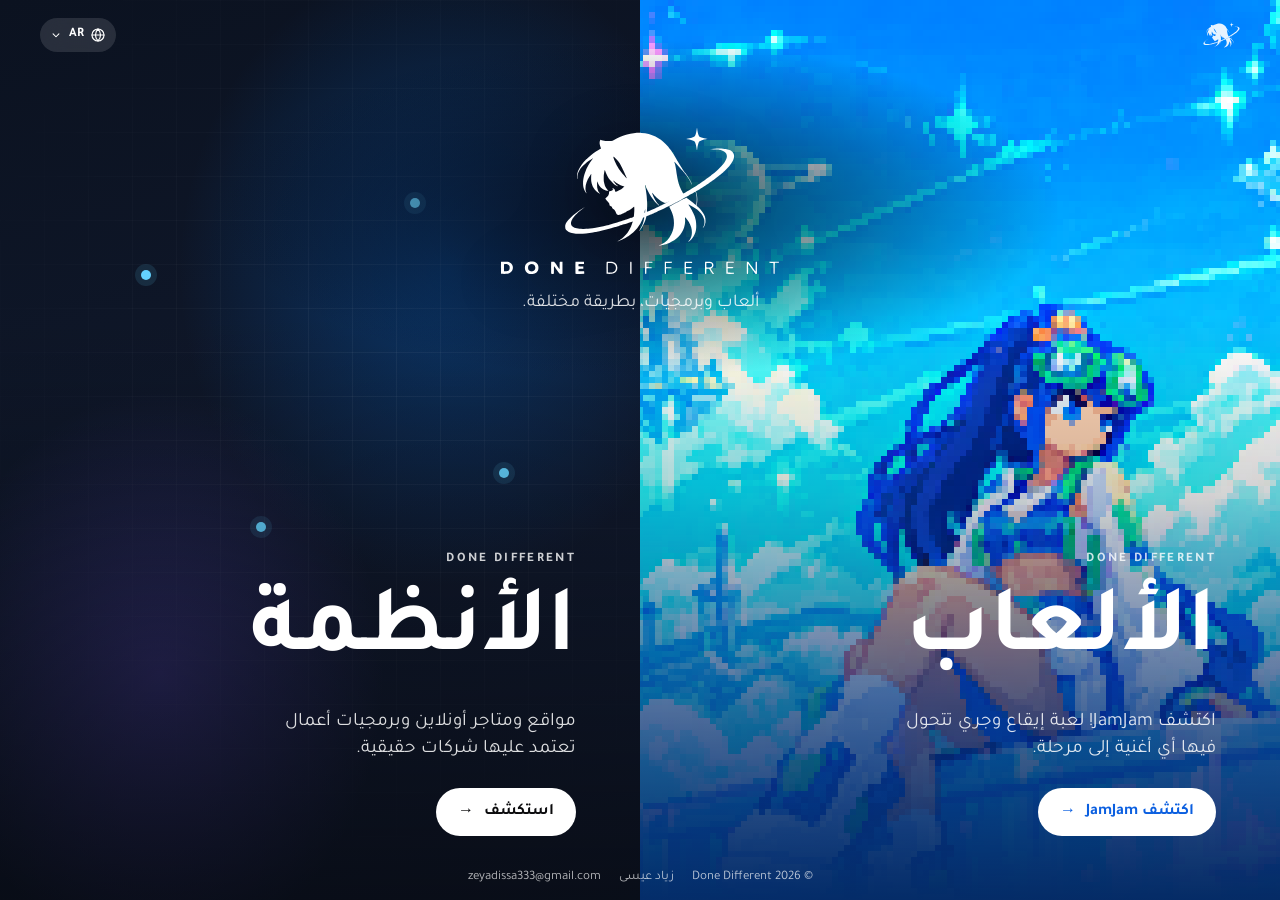
==== commit feb4119e: "new" ====
--- a/ar/index.html
+++ b/ar/index.html
@@ -4,7 +4,7 @@
 <meta charset="utf-8">
 <meta name="viewport" content="width=device-width, initial-scale=1">
 <title>Done Different — ألعاب وبرمجيات للأعمال</title>
-<link rel="alternate" hreflang="en" href="https://donedifferent.net/"><link rel="alternate" hreflang="ar" href="https://donedifferent.net/ar/"><link rel="alternate" hreflang="pl" href="https://donedifferent.net/pl/"><link rel="alternate" hreflang="x-default" href="https://donedifferent.net/"><meta property="og:locale" content="ar_AR"><meta property="og:locale:alternate" content="en_US"><meta property="og:locale:alternate" content="pl_PL"><script type="application/ld+json">{"@context": "https://schema.org", "@type": "ProfessionalService", "name": "Done Different", "url": "https://donedifferent.net/ar/", "image": "https://donedifferent.net/og.png", "email": "zeyadissa333@gmail.com", "founder": {"@type": "Person", "name": "Zeyad Issa", "sameAs": ["https://www.linkedin.com/in/zeyad-issa", "https://github.com/ZiadIssa"]}, "areaServed": "Worldwide", "knowsLanguage": ["en", "ar", "pl"], "sameAs": ["https://www.linkedin.com/in/zeyad-issa", "https://github.com/ZiadIssa", "https://zeissa.itch.io"]}</script><link rel="canonical" href="https://donedifferent.net/ar/">
+<link rel="alternate" hreflang="en" href="https://donedifferent.net/"><link rel="alternate" hreflang="ar" href="https://donedifferent.net/ar/"><link rel="alternate" hreflang="pl" href="https://donedifferent.net/pl/"><link rel="alternate" hreflang="x-default" href="https://donedifferent.net/"><meta property="og:locale" content="ar_AR"><meta property="og:locale:alternate" content="en_US"><meta property="og:locale:alternate" content="pl_PL"><script type="application/ld+json">{"@context": "https://schema.org", "@type": "ProfessionalService", "name": "Done Different", "url": "https://donedifferent.net/ar/", "image": "https://donedifferent.net/og.png", "email": "zeyadissa333@gmail.com", "founder": {"@type": "Person", "name": "Zeyad Issa", "sameAs": ["https://www.linkedin.com/in/zeyad-issa"]}, "areaServed": "Worldwide", "knowsLanguage": ["en", "ar", "pl"]}</script><link rel="canonical" href="https://donedifferent.net/ar/">
 <meta name="theme-color" content="#0B0B0D">
 <meta name="description" content="Done Different استوديو يصنع ألعاب الفيديو والبرمجيات التي تُدار بها الأعمال الحقيقية. اختر وجهتك: الألعاب، أو المواقع وأنظمة الأعمال.">
 <meta property="og:type" content="website">
@@ -28,6 +28,7 @@
 :root{--ink:#1D1D1F;--ink-2:#6E6E73;--font:-apple-system,BlinkMacSystemFont,"SF Pro Display","Inter","Segoe UI",Roboto,Arial,sans-serif;--ar:"Tajawal","SF Arabic","Segoe UI",sans-serif;--accent:#0071E3}
 *{box-sizing:border-box;margin:0;padding:0}
 html,body{height:100%}
+html{overflow-x:hidden}
 body{font-family:var(--font);background:#0B0B0D;color:#fff;-webkit-font-smoothing:antialiased;letter-spacing:-0.02em;overflow-x:hidden}
 a{color:inherit;text-decoration:none}
 .bar{position:fixed;top:0;left:0;right:0;z-index:20;display:flex;align-items:center;justify-content:space-between;padding:18px clamp(18px,4vw,40px)}
@@ -54,7 +55,14 @@
 .door:hover .go{transform:translateY(-2px);box-shadow:0 16px 36px -14px rgba(0,0,0,.6)}.door:hover .go::after{transform:translateX(4px)}
 .g .go{color:#0B5FE0}
 .center{isolation:isolate;position:absolute;left:50%;top:clamp(84px,14vh,150px);transform:translateX(-50%);z-index:5;text-align:center;pointer-events:none;width:min(92vw,560px)}
-.center svg{height:clamp(96px,14vw,150px);width:auto;aspect-ratio:2555/1360;fill:#fff;filter:drop-shadow(0 12px 30px rgba(0,0,0,.35));animation:float 6s ease-in-out infinite}
+.lstack{position:relative;display:grid;place-items:center;height:clamp(96px,14vw,150px);animation:float 6s ease-in-out infinite}
+.lstack svg{grid-area:1/1;height:100%;width:auto;fill:#fff;filter:drop-shadow(0 12px 30px rgba(0,0,0,.35));transition:opacity .55s cubic-bezier(.2,.8,.2,1),transform .7s cubic-bezier(.3,1.4,.5,1),filter .55s}
+.lstack .lg-g{aspect-ratio:2555/1360}
+.lstack .lg-s{aspect-ratio:2221/903;height:78%;opacity:0;transform:scale(.82) rotate(-4deg);filter:blur(8px) drop-shadow(0 12px 30px rgba(0,0,0,.35))}
+body.on-s .lstack .lg-g{opacity:0;transform:scale(.82) rotate(4deg);filter:blur(8px)}
+body.on-s .lstack .lg-s{opacity:1;transform:none;filter:drop-shadow(0 12px 30px rgba(0,0,0,.35))}
+body.on-g .door.s,body.on-s .door.g{filter:saturate(.7) brightness(.72)}
+.door{transition:flex-grow .8s cubic-bezier(.2,.8,.2,1),filter .6s}
 @keyframes float{50%{transform:translateY(-6px)}}
 .center::before{content:"";position:absolute;left:50%;top:44%;width:150%;height:180%;transform:translate(-50%,-50%);z-index:-1;background:radial-gradient(closest-side,rgba(6,10,24,.72),rgba(6,10,24,.35) 55%,transparent);pointer-events:none}
 .center p{margin-top:16px;font-size:clamp(15px,1.4vw,18px);opacity:.85}
@@ -76,13 +84,24 @@
 .lang-menu a[lang="ar"] span{font-family:var(--ar)}
 .foot-lang{display:none}
 @media (max-width:760px){
-  .doors{flex-direction:column}
+  .doors{flex-direction:column;min-height:100svh}
   .doors:hover .door,.doors .door:hover{flex-grow:1}
-  .door{min-height:56svh;padding-top:120px}
-  .center{position:relative;left:auto;top:auto;transform:none;margin:0 auto;padding:96px 0 26px;pointer-events:auto}
-  .doors{min-height:0}
-  .foot{position:static;background:#0B0B0D}
+  .door{min-height:0;flex:1 1 50%;padding:24px 22px}
+  .door.g{justify-content:flex-start;padding-top:84px}
+  .door.g::after{background:linear-gradient(180deg,rgba(0,0,0,.45),rgba(0,0,0,0) 45%,rgba(0,0,0,.35))}
+  .door.s{padding-bottom:60px}
+  .door h2{font-size:clamp(40px,12vw,56px);margin:4px 0 8px}
+  .door p{font-size:15px}
+  .door .go{margin-top:14px;padding:11px 18px;font-size:15px}
+  .center{top:50%;left:0;right:0;transform:translateY(-50%);width:auto;margin:0;padding:0;display:flex;justify-content:center}
+  .center p{display:none}
+  .lstack{height:96px}
+  .center::before{width:330px;height:230px}
+  .door p{text-shadow:0 2px 12px rgba(0,0,0,.55)}
+  .foot{gap:12px;font-size:12px;padding:12px}
+  body.on-g .door.g,body.on-s .door.s{flex-grow:1.25}
 }
+@media (max-width:760px) and (max-height:700px){.door p{display:none}.lstack{height:80px}}
 @media (prefers-reduced-motion:reduce){*{animation:none!important;transition:none!important}}
 /* ---------- Arabic / right-to-left ---------- */
 [dir=rtl] body,[dir=rtl] input,[dir=rtl] textarea,[dir=rtl] button{font-family:var(--ar),var(--font)}
@@ -127,15 +146,15 @@
 [dir=rtl] .lang-menu{right:auto;left:0}
 
 </style>
-<script>window.DD_MAIL={"url": ""}</script><script>window.DD_T={"words": ["أعمالاً حقيقية.", "متاجر أونلاين.", "كاونتر المحل.", "المستودع.", "كل وردية.", "وحتى الألعاب."], "getin": "تواصل معي", "copied": "تم النسخ", "est0": "اختر ما تحتاجه", "est1": "موقع إلكتروني، يبدأ من {p}", "est2": "موقع + نقاط بيع أو ERP، يبدأ من {p}", "est3": "الباقة الكاملة، تبدأ من {p}", "bUnder": "أقل من {a}", "bRange": "من {a} إلى {b}", "bOver": "أكثر من {a}", "none": "لم تختر شيئاً بعد", "send": "أرسل الطلب", "cont": "متابعة", "sending": "جارٍ الإرسال…", "e1": "اختر شيئاً واحداً على الأقل.", "e2": "أضف اسمك من فضلك.", "e3": "تحقق من بريدك الإلكتروني من فضلك.", "thanks": "شكراً {n}، وصلني طلبك.", "autosub": "وصلنا طلبك يا {n}", "recap": "ما أرسلته", "budgetL": "الميزانية", "noreply": "سأرد عليك على البريد الذي كتبته.", "copied2": "تم النسخ. الصقه في أي رسالة إلى zeyadissa333@gmail.com", "copy": "رسالة تأكيد في طريقها إلى بريدك.", "mail": "يُفترض أن يكون تطبيق البريد قد فُتح وكل شيء معبّأ. فقط اضغط إرسال.", "auto": "شكراً لتواصلك مع Done Different. وصلني طلبك وسأقرأه بنفسي، وسأرد عليك قريباً ببعض الأسئلة وموعد لمكالمة قصيرة. زياد عيسى"}</script></head>
+<script>window.DD_MAIL={"url": ""}</script><script>window.DD_T={"words": ["أعمالاً حقيقية.", "متاجر أونلاين.", "كاونتر المحل.", "المستودع.", "كل وردية.", "وحتى الألعاب."], "getin": "تواصل معي", "copied": "تم النسخ", "est0": "اختر ما تحتاجه", "est1": "موقع إلكتروني، يبدأ من {p}", "est2": "موقع + نقاط بيع أو ERP، يبدأ من {p}", "est3": "الباقة الكاملة، تبدأ من {p}", "bUnder": "أقل من {a}", "bRange": "من {a} إلى {b}", "bOver": "أكثر من {a}", "none": "لم تختر شيئاً بعد", "send": "أرسل الطلب", "cont": "متابعة", "sending": "جارٍ الإرسال…", "e1": "اختر شيئاً واحداً على الأقل.", "e2": "أضف اسمك من فضلك.", "e3": "تحقق من بريدك الإلكتروني من فضلك.", "thanks": "شكراً {n}، وصلني طلبك.", "autosub": "وصلنا طلبك يا {n}", "press": "مرّر للبدء", "sfx_l": "أصوات القائمة", "on": "تشغيل", "off": "إيقاف", "sfx": "تشغيل أو إيقاف أصوات القائمة", "recap": "ما أرسلته", "budgetL": "الميزانية", "noreply": "سأرد عليك على البريد الذي كتبته.", "copied2": "تم النسخ. الصقه في أي رسالة إلى zeyadissa333@gmail.com", "copy": "رسالة تأكيد في طريقها إلى بريدك.", "mail": "يُفترض أن يكون تطبيق البريد قد فُتح وكل شيء معبّأ. فقط اضغط إرسال.", "auto": "شكراً لتواصلك مع Done Different. وصلني طلبك وسأقرأه بنفسي، وسأرد عليك قريباً ببعض الأسئلة وموعد لمكالمة قصيرة. زياد عيسى"}</script></head>
 <body>
-<svg width="0" height="0" style="position:absolute" aria-hidden="true"><defs><symbol id="dd-mark" viewBox="0 0 1567 1102"><path fill="currentColor" fill-rule="evenodd" d="M869.5 1084.1C868.9 1083.0 872.8 1080.0 875.0 1080.0C875.8 1080.0 877.8 1079.3 879.4 1078.5C880.9 1077.7 882.7 1077.0 883.4 1077.0C884.0 1077.0 888.3 1075.0 893.0 1072.7C931.2 1053.5 961.7 1020.9 981.4 978.2C998.2 941.7 1004.3 915.2 1004.4 878.5C1004.5 834.0 995.6 800.1 970.7 750.1L961.5 731.8L964.5 729.4C966.2 728.1 967.9 727.0 968.3 727.0C968.8 727.0 974.6 723.7 981.3 719.8C988.0 715.8 1015.1 701.7 1041.5 688.4C1067.9 675.2 1092.7 662.7 1096.5 660.7C1100.3 658.7 1107.1 655.5 1111.4 653.5C1119.1 650.1 1119.4 650.0 1121.9 651.7C1125.6 654.1 1141.4 666.4 1149.1 672.9C1156.5 679.2 1174.0 693.4 1190.2 706.4C1196.1 711.1 1201.8 715.0 1202.9 715.0C1205.3 715.0 1207.5 706.7 1209.5 689.3C1212.3 665.2 1211.0 640.1 1205.7 617.5C1201.2 598.4 1200.5 596.0 1199.2 596.0C1198.4 596.0 1195.1 597.6 1191.9 599.5C1188.6 601.4 1185.7 603.0 1185.5 603.0C1185.3 603.0 1180.6 605.7 1175.1 609.0C1169.5 612.3 1164.8 615.0 1164.5 615.0C1164.3 615.0 1160.8 616.9 1156.8 619.3C1152.8 621.7 1148.8 623.9 1148.0 624.3C1147.2 624.7 1145.6 625.6 1144.5 626.3C1143.4 627.0 1139.3 629.3 1135.5 631.5C1131.6 633.7 1127.6 636.0 1126.5 636.7C1125.4 637.4 1123.8 638.2 1123.0 638.6C1122.2 639.0 1115.7 642.8 1108.5 647.0C1095.9 654.4 1081.3 662.5 1062.5 672.5C1040.9 683.9 1036.3 686.4 1033.5 688.0C1031.8 689.0 1026.5 691.9 1021.5 694.5C1016.5 697.1 1009.3 701.0 1005.3 703.1C1001.3 705.3 980.9 715.6 959.8 726.1C924.0 744.0 905.5 752.8 873.5 767.0C866.4 770.2 856.2 774.8 851.0 777.3C838.0 783.4 833.0 785.6 822.5 790.0C817.6 792.1 805.2 797.4 795.0 801.8C784.8 806.2 772.5 811.5 767.5 813.5C755.3 818.5 754.2 819.3 753.4 823.7C753.1 825.8 752.2 829.5 751.5 832.0C750.8 834.5 749.5 839.2 748.6 842.5C747.7 845.8 746.3 850.1 745.5 852.0C744.8 853.9 742.8 859.1 741.0 863.5C739.3 867.9 737.3 872.7 736.5 874.2C735.7 875.6 735.0 877.4 735.0 878.1C735.0 879.9 722.0 905.6 715.9 915.8C708.4 928.3 700.5 939.2 692.8 947.4C684.9 955.8 683.1 955.8 689.6 947.4C701.5 932.3 715.1 906.8 721.0 889.0C722.6 883.9 723.5 881.0 727.4 867.5C730.0 858.6 735.0 833.9 735.0 830.0C735.0 827.4 732.6 827.5 727.6 830.3C724.2 832.3 723.3 833.6 719.8 842.5C696.5 901.8 654.7 953.5 596.5 995.1C583.0 1004.7 534.2 1032.0 530.5 1032.0C530.2 1032.0 527.6 1033.1 524.7 1034.5C519.7 1037.0 507.7 1041.8 497.7 1045.5C494.4 1046.6 492.5 1046.9 491.8 1046.2C491.3 1045.7 491.2 1045.0 491.7 1044.7C492.1 1044.5 496.6 1042.1 501.5 1039.5C550.5 1013.7 591.3 966.8 616.1 908.0C621.6 894.8 631.4 866.0 630.6 865.2C630.0 864.7 624.1 866.5 609.0 871.9C591.3 878.1 565.0 887.2 551.0 891.9C536.8 896.7 528.5 899.3 504.5 906.5C497.9 908.5 491.4 910.5 490.0 911.0C488.6 911.5 484.4 912.8 480.5 913.9C476.6 915.0 465.2 918.4 455.0 921.4C444.8 924.4 434.7 927.3 432.5 927.9C430.3 928.4 423.3 930.3 417.0 931.9C364.7 945.8 336.2 952.5 306.0 957.9C296.9 959.5 280.7 962.5 270.0 964.5C227.2 972.3 185.0 976.4 147.5 976.4C99.9 976.3 73.8 972.0 50.8 960.4C26.4 948.1 18.0 936.3 18.0 914.1C18.0 898.1 20.9 889.3 32.1 871.3C46.2 848.8 83.0 812.3 113.8 790.2C116.4 788.3 123.0 783.5 128.5 779.5C164.9 753.1 197.3 731.9 198.9 733.5C199.2 733.9 199.0 734.4 198.4 734.8C180.5 747.1 142.0 777.6 128.0 790.6C123.9 794.5 118.3 799.6 115.7 802.0C113.0 804.4 106.7 811.4 101.6 817.4C76.9 846.8 66.4 872.1 71.3 890.0C76.5 908.8 92.7 920.8 122.5 928.0C142.8 932.9 149.7 933.5 185.5 933.4C219.8 933.2 230.6 932.5 267.0 927.6C299.9 923.2 355.4 912.0 399.5 900.8C403.9 899.7 409.8 898.2 412.5 897.5C415.2 896.8 421.3 895.2 426.0 893.8C430.7 892.4 437.4 890.5 441.0 889.5C455.8 885.4 490.5 875.1 501.5 871.5C503.7 870.8 510.2 868.7 516.0 866.9C531.4 862.2 575.2 847.7 585.0 844.0C589.7 842.3 595.3 840.3 597.5 839.5C604.4 837.2 616.4 833.0 618.5 832.1C619.6 831.6 623.6 830.2 627.5 829.0C641.3 824.5 640.4 825.8 642.0 807.5C644.7 777.4 645.0 771.3 644.9 753.2C644.7 731.9 644.3 730.6 639.2 735.2C636.4 737.8 621.9 748.1 609.0 756.7C604.9 759.4 595.2 765.2 587.5 769.5C579.8 773.7 573.0 777.6 572.5 778.0C570.0 779.9 541.0 794.4 531.4 798.5C514.0 805.9 503.5 808.1 496.1 806.0C487.5 803.6 483.4 798.4 476.9 782.2C470.1 764.9 465.3 758.7 453.8 751.9C446.8 747.8 443.0 743.1 443.0 738.6C443.0 734.0 441.3 732.2 432.0 727.5C421.8 722.2 419.0 718.4 419.0 709.4C418.9 701.5 416.0 696.7 403.1 683.5C390.4 670.7 383.0 661.1 383.0 657.4C383.0 656.2 384.1 654.5 385.4 653.7C393.4 648.4 405.2 635.8 409.9 627.5C415.2 618.2 417.5 605.6 415.1 599.5C414.1 597.1 415.5 594.0 417.5 594.0C419.9 594.0 439.8 587.2 442.7 585.3C452.6 579.2 457.1 573.0 451.7 573.0C450.4 573.0 448.9 573.5 448.2 574.2C446.2 576.2 445.7 574.3 447.2 569.8C449.1 564.1 450.8 564.0 458.9 569.4C465.6 573.8 465.9 574.2 468.9 581.9C470.6 586.3 472.0 591.3 472.0 593.0C472.0 597.5 473.6 597.5 485.6 593.4C497.9 589.3 509.1 583.9 516.5 578.6C519.2 576.6 522.1 575.0 522.9 575.0C525.5 575.0 537.5 566.1 542.3 560.6C545.0 557.5 548.5 554.6 550.5 553.9C552.4 553.2 554.0 552.0 554.0 551.3C554.0 549.8 553.5 549.6 539.0 544.3C514.8 535.6 484.8 518.3 463.3 500.8C452.2 491.8 451.0 493.2 459.5 505.6C466.4 515.7 484.2 535.5 491.0 540.5C496.1 544.3 497.5 547.9 493.5 547.2C490.7 546.7 471.1 534.7 462.2 528.1C454.9 522.6 434.2 501.6 424.7 489.9C408.7 470.4 388.6 431.6 379.4 402.6C377.3 395.7 375.8 400.0 370.4 430.5C367.9 444.1 367.7 447.9 367.6 471.0C367.5 488.7 367.9 498.3 368.8 502.5C375.0 530.7 377.6 539.5 383.0 550.5C388.3 561.2 400.6 578.4 406.6 583.3C414.1 589.6 405.3 589.8 386.5 584.0C351.9 573.1 324.3 546.7 313.3 514.1C307.4 496.4 306.8 498.1 307.4 529.8C307.8 551.3 308.3 558.1 309.9 565.0C314.0 582.9 320.3 597.4 327.7 606.1C334.9 614.6 332.5 615.5 321.6 608.3C301.8 595.4 288.0 581.1 276.3 561.5C263.7 540.2 258.6 525.8 254.4 499.9C252.8 489.7 252.9 454.6 254.6 440.8C255.4 434.8 254.1 434.6 250.3 440.3C248.8 442.7 244.1 449.8 239.9 456.1C215.2 493.0 202.0 531.9 202.0 567.5C202.0 582.7 203.7 590.4 209.5 602.3C213.8 611.2 213.4 613.3 208.3 607.5C200.0 598.0 189.4 577.0 185.2 562.0C179.2 540.5 178.3 505.3 182.9 480.0C187.2 456.7 197.1 423.2 204.6 406.2C205.9 403.2 207.0 400.4 207.0 399.9C207.0 398.5 217.1 377.1 221.0 370.1C224.2 364.4 229.4 355.0 233.4 347.6C237.3 340.4 250.7 320.7 261.2 306.7C274.0 289.6 273.8 289.4 256.1 300.5C222.5 321.6 204.5 335.5 181.7 357.9C162.1 377.1 154.0 388.1 142.9 410.0C131.7 432.2 127.3 455.4 130.3 476.4C131.4 483.6 129.9 483.2 127.4 475.7C126.0 471.6 125.6 467.4 125.7 455.0C125.8 435.4 128.3 423.7 136.9 402.5C138.3 399.2 145.0 385.7 147.2 382.0C158.6 362.4 169.7 346.0 179.3 334.5C185.7 326.8 211.0 299.2 212.0 298.8C212.4 298.6 218.5 293.2 225.6 286.8C251.3 263.5 287.9 237.0 324.0 215.5C333.1 210.1 341.1 205.1 341.9 204.4C343.1 203.3 342.9 202.2 340.5 196.8C329.8 173.1 327.1 146.4 333.9 132.5C337.3 125.7 339.5 124.1 343.2 126.1C347.8 128.6 368.8 133.3 383.0 135.0C393.6 136.3 420.8 136.3 436.2 135.0L448.0 134.0L460.7 127.0C541.4 82.9 631.9 59.4 709.0 62.4C753.9 64.2 799.1 76.0 836.7 95.6C875.2 115.7 898.7 132.8 928.6 162.5C947.4 181.2 958.6 194.5 975.6 218.6C989.9 238.9 1012.5 275.0 1026.3 299.4C1031.2 308.3 1036.5 317.3 1038.0 319.5C1039.5 321.7 1046.1 332.5 1052.8 343.5C1066.5 366.2 1096.2 411.4 1107.6 426.9C1132.3 460.4 1153.7 495.3 1162.6 516.5C1166.5 525.9 1167.2 527.9 1166.8 529.6C1166.3 532.3 1164.8 531.8 1163.8 528.5C1158.8 512.2 1135.1 472.0 1114.7 445.2C1100.8 427.0 1096.6 421.6 1091.7 416.3C1088.8 413.1 1083.7 407.4 1080.5 403.5C1072.5 394.0 1055.6 374.9 1043.5 361.8C1029.9 347.0 1019.4 335.4 1013.9 328.9C1011.3 325.9 1008.9 323.8 1008.5 324.2C1007.7 325.0 1008.3 327.2 1013.6 345.5C1014.9 349.9 1017.7 362.3 1019.9 373.0C1023.6 391.7 1024.7 398.8 1030.5 443.0C1035.6 481.6 1044.3 516.5 1056.7 548.0C1063.3 564.7 1084.8 607.1 1089.7 613.0C1090.6 614.0 1150.7 578.8 1178.7 560.8C1184.1 557.3 1189.4 554.0 1190.5 553.4C1198.8 548.7 1245.0 518.1 1272.5 499.1C1289.8 487.2 1331.7 456.4 1340.0 449.5C1344.1 446.1 1350.2 441.1 1353.6 438.4C1406.4 395.8 1447.4 354.3 1464.7 325.9C1482.8 296.4 1487.1 280.9 1482.7 262.3C1478.8 246.2 1464.9 232.4 1445.0 224.7C1432.2 219.8 1423.5 217.3 1414.0 215.9C1411.0 215.5 1405.8 214.6 1402.5 214.0C1399.2 213.4 1380.8 212.7 1361.5 212.3C1341.9 211.9 1328.3 211.3 1330.5 210.9C1358.5 205.9 1415.9 203.5 1449.4 206.1C1465.1 207.3 1480.9 209.9 1491.5 213.0C1495.3 214.2 1499.9 215.5 1501.7 215.9C1507.1 217.3 1522.2 225.1 1527.8 229.3C1538.2 237.1 1547.1 251.7 1549.1 264.1C1554.7 297.7 1525.3 348.0 1467.9 403.0C1459.0 411.5 1449.4 420.5 1446.4 423.0C1443.5 425.5 1433.3 434.1 1423.8 442.1C1414.3 450.1 1394.6 465.5 1380.0 476.3C1365.4 487.1 1350.6 498.1 1347.0 500.7C1340.6 505.5 1294.4 536.1 1269.0 552.5C1253.1 562.8 1221.0 582.5 1212.7 587.1C1209.6 588.8 1205.8 591.4 1204.4 592.7L1201.7 595.1L1203.9 596.6C1205.0 597.4 1206.0 599.1 1206.0 600.3C1206.0 601.5 1206.6 604.5 1207.4 607.0C1213.6 626.8 1215.2 636.8 1215.8 660.0C1216.3 683.2 1215.3 696.0 1211.5 710.3C1210.1 715.6 1209.0 720.5 1209.0 721.0C1209.0 721.5 1212.9 725.6 1217.8 730.2C1239.9 751.1 1253.5 766.3 1263.8 781.9C1284.6 813.1 1290.5 830.3 1290.4 859.0C1290.3 875.9 1290.2 876.3 1285.2 892.5C1281.9 903.4 1273.9 918.1 1268.7 923.3C1264.6 927.3 1264.3 925.9 1267.9 920.0C1269.6 917.2 1271.0 914.8 1271.0 914.5C1271.0 914.3 1272.3 911.3 1274.0 907.8C1279.8 895.5 1280.2 893.4 1280.7 876.0C1281.4 852.9 1279.6 845.1 1266.8 818.0C1260.6 804.7 1253.9 795.8 1238.1 779.7C1225.5 766.8 1217.2 759.5 1207.2 752.6C1198.1 746.3 1167.0 727.6 1155.0 721.3C1148.7 717.9 1142.1 714.4 1140.3 713.4C1136.2 711.0 1135.0 712.2 1137.8 715.9C1139.7 718.4 1158.3 748.8 1164.3 759.0C1168.2 765.8 1176.5 782.8 1186.2 804.0C1189.8 811.8 1190.8 814.3 1192.6 820.5C1193.5 823.8 1194.9 828.3 1195.6 830.5C1196.2 832.7 1197.5 837.2 1198.3 840.5C1199.2 843.8 1200.3 848.3 1200.9 850.6C1207.1 874.4 1208.7 923.3 1204.0 943.5C1196.9 973.6 1192.3 984.9 1178.6 1006.0C1168.8 1021.1 1161.9 1029.1 1151.1 1038.2C1141.3 1046.4 1135.6 1049.9 1134.3 1048.6C1133.9 1048.2 1134.0 1047.6 1134.5 1047.2C1136.9 1045.5 1147.9 1032.1 1150.7 1027.4C1162.5 1007.8 1167.0 990.6 1167.0 964.3C1167.0 931.5 1158.7 903.4 1139.2 870.5C1129.2 853.7 1106.5 825.3 1104.5 827.2C1104.1 827.6 1104.4 835.7 1105.0 845.2C1106.1 860.4 1106.1 864.3 1104.6 877.0C1102.6 894.3 1099.0 912.6 1095.5 922.5C1074.3 983.1 1027.7 1030.9 961.5 1059.9C958.8 1061.1 955.1 1062.7 953.5 1063.4C951.9 1064.2 948.7 1065.4 946.5 1066.3C944.3 1067.1 940.7 1068.5 938.5 1069.3C934.6 1070.8 927.0 1073.2 922.0 1074.4C920.6 1074.8 916.1 1076.0 912.0 1077.1C904.4 1079.1 895.6 1080.8 880.0 1083.5C869.8 1085.3 870.3 1085.2 869.5 1084.1ZM742.5 783.9C743.9 782.6 744.5 757.1 743.2 755.8C742.5 755.1 741.9 756.0 741.5 758.6C740.5 764.5 737.1 781.2 736.4 783.9C735.7 786.1 735.9 786.2 738.6 785.6C740.2 785.2 742.0 784.4 742.5 783.9ZM765.8 775.5C768.7 774.1 771.2 773.0 771.5 773.0C773.5 773.0 854.1 736.7 869.0 729.0C872.0 727.5 884.2 721.8 896.0 716.4C919.2 705.9 952.3 689.3 952.8 687.9C953.0 687.4 954.0 687.0 955.0 687.0C956.0 687.0 957.2 686.5 957.5 686.0C958.3 684.7 955.5 684.7 953.2 686.0C950.7 687.3 940.7 691.7 932.0 695.3L924.5 698.3L916.5 695.5C906.8 692.1 898.7 688.2 889.7 682.4C879.1 675.6 857.1 659.0 848.2 651.1C840.7 644.5 819.3 621.5 810.7 610.8C806.9 606.0 804.1 604.4 805.5 607.8C805.9 608.7 807.3 612.9 808.7 617.0C814.3 633.8 820.7 648.1 828.9 661.8C832.1 667.2 836.5 674.7 838.8 678.7C844.4 688.3 857.0 705.1 864.3 712.7C867.5 716.1 870.0 719.4 869.8 720.1C868.9 722.7 849.1 704.5 828.2 681.8C808.4 660.2 784.1 622.2 764.7 582.5C757.2 567.2 750.0 551.3 750.0 549.9C750.0 549.5 748.6 546.2 747.0 542.7C745.4 539.1 744.0 535.7 744.0 535.2C744.0 534.7 743.3 533.6 742.4 532.9C740.9 531.7 740.8 531.9 741.2 535.5C741.5 537.7 742.7 543.8 744.0 549.0C746.6 560.2 748.8 572.5 750.0 583.0C750.5 587.1 751.4 593.2 751.9 596.5C756.8 626.1 757.9 637.0 761.1 691.9C762.3 712.4 761.7 739.0 759.3 769.9C758.9 774.9 759.1 778.0 759.7 778.0C760.2 778.0 763.0 776.9 765.8 775.5ZM576.0 470.9C575.5 469.2 574.7 467.3 574.2 466.7C573.7 466.0 572.3 463.0 571.0 460.0C569.8 457.0 567.7 452.2 566.4 449.5C560.7 436.9 558.0 430.8 558.0 430.4C558.0 430.1 555.1 423.9 551.6 416.7C548.1 409.4 544.3 401.5 543.2 399.0C542.1 396.5 539.3 390.2 537.0 385.0C534.6 379.8 532.4 375.1 532.0 374.5C531.6 373.9 528.6 368.6 525.5 362.5C507.8 328.6 491.3 307.1 468.7 288.3C464.2 284.5 459.8 280.7 458.8 279.8C457.8 278.8 456.5 278.0 456.0 278.0C452.6 278.0 459.4 300.8 469.1 321.7C471.2 326.3 473.9 332.3 475.2 335.2C478.6 343.3 488.7 362.4 493.4 369.8C495.8 373.5 498.7 378.3 499.8 380.6C504.2 389.3 530.1 423.7 546.4 442.5C552.5 449.6 568.6 467.4 572.7 471.7C575.8 474.9 577.0 474.6 576.0 470.9ZM1211.7 215.8C1211.4 214.5 1209.9 205.8 1208.5 196.5C1205.4 176.4 1200.3 157.4 1195.2 147.0C1191.7 139.8 1191.2 139.3 1184.5 135.8C1173.1 129.7 1147.9 122.6 1130.0 120.5C1121.1 119.5 1119.0 118.9 1119.0 117.5C1119.0 116.6 1120.7 115.9 1123.8 115.5C1133.9 114.2 1153.7 109.7 1165.8 106.1C1180.9 101.5 1185.4 99.6 1189.8 96.3C1197.6 90.4 1206.3 62.8 1210.4 31.1C1211.3 24.2 1212.3 18.4 1212.6 18.1C1213.7 17.0 1215.0 20.7 1215.0 25.0C1215.0 34.1 1221.3 65.0 1225.4 76.5C1231.0 92.4 1233.3 95.6 1242.0 100.0C1252.0 105.1 1288.9 114.9 1298.3 115.0C1300.0 115.1 1302.8 115.7 1304.5 116.4L1307.5 117.8L1305.0 118.7C1303.6 119.3 1299.6 120.0 1296.0 120.4C1270.6 123.2 1239.3 133.7 1233.1 141.6C1225.8 150.8 1216.9 186.0 1214.8 213.9C1214.5 217.9 1212.5 219.1 1211.7 215.8Z"/></symbol><symbol id="dd-word" viewBox="0 0 2555 150"><path fill="currentColor" fill-rule="evenodd" d="M278.0 131.1C258.5 126.0 242.4 110.9 236.8 92.6C234.3 84.3 233.9 69.8 236.0 61.0C243.9 27.8 283.1 9.3 319.8 21.6C333.7 26.2 348.6 39.2 353.8 51.2C359.7 65.2 359.1 87.4 352.4 101.7C349.4 108.0 339.2 118.8 331.7 123.7C319.0 132.0 294.2 135.4 278.0 131.1ZM18.7 130.3C17.7 129.4 17.8 21.0 18.8 21.0C39.9 20.5 76.7 21.0 80.9 21.9C90.5 23.9 104.1 31.1 110.6 37.6C136.4 63.4 128.9 107.2 96.0 123.4C82.3 130.1 76.4 131.0 46.0 131.0C31.4 131.0 19.0 130.7 18.7 130.3ZM473.2 129.7C472.1 128.4 472.4 22.8 473.5 21.0C474.0 20.2 497.1 20.6 499.7 21.5C501.1 22.0 515.9 41.6 526.5 57.0C536.7 71.9 546.8 85.3 548.6 86.3C549.8 87.0 550.0 82.5 550.0 54.6C550.0 16.3 548.5 19.8 564.7 20.2L575.5 20.5L575.5 75.5L575.5 130.5L563.3 130.8C554.3 131.0 550.9 130.7 550.1 129.8C547.4 126.4 524.8 95.5 519.5 88.0C507.9 71.3 500.7 62.0 499.5 62.0C498.4 62.0 498.1 68.5 498.1 95.6C498.1 114.0 497.8 129.6 497.5 130.1C496.5 131.5 474.4 131.2 473.2 129.7ZM693.7 129.6C693.4 128.7 693.1 104.3 693.0 75.2C693.0 30.7 693.2 22.1 694.4 21.1C696.5 19.3 768.5 19.7 770.0 21.5C770.7 22.3 771.0 26.4 770.8 32.1L770.5 41.5L746.5 41.8C733.3 41.9 722.2 42.4 721.7 42.9C720.7 43.9 720.2 60.7 721.1 62.2C721.5 62.8 730.7 63.5 743.1 63.8L764.5 64.5L764.5 74.5L764.5 84.5L743.0 85.0L721.5 85.5L720.9 95.5C720.6 101.0 720.6 106.1 720.8 106.8C721.1 107.7 727.1 108.0 746.0 108.0C766.0 108.0 771.0 108.3 771.9 109.4C772.7 110.3 773.0 114.2 772.8 120.6L772.5 130.5L733.4 130.8C699.7 131.0 694.1 130.8 693.7 129.6ZM975.7 130.3C974.3 129.0 974.9 23.3 976.2 22.3C978.5 20.4 1015.5 19.8 1025.0 21.4C1055.5 26.6 1073.1 46.1 1073.2 74.9C1073.3 99.3 1060.8 118.3 1039.8 125.7C1026.8 130.3 1021.4 131.0 998.5 131.0C986.3 131.0 976.0 130.7 975.7 130.3ZM1190.5 130.0C1189.5 128.3 1189.1 24.7 1190.2 22.8C1191.3 20.6 1199.2 20.3 1200.9 22.4C1201.7 23.3 1201.9 38.5 1201.8 77.1L1201.5 130.5L1196.3 130.8C1193.4 131.0 1190.9 130.6 1190.5 130.0ZM1325.1 129.6C1324.3 128.7 1324.1 113.5 1324.2 74.9L1324.5 21.5L1356.0 21.0C1373.3 20.7 1388.3 20.8 1389.2 21.2C1391.7 22.4 1392.4 25.8 1390.6 28.5L1389.0 31.0L1363.5 31.0C1346.5 31.0 1337.9 31.4 1337.5 32.1C1336.6 33.5 1336.6 67.6 1337.5 68.9C1337.9 69.6 1345.8 70.0 1360.4 70.0C1384.1 70.0 1385.0 70.2 1385.0 75.0C1385.0 79.8 1384.1 80.0 1361.2 80.0C1348.1 80.0 1339.1 80.4 1337.9 81.1C1336.0 82.1 1335.9 83.1 1336.1 105.5C1336.1 118.4 1335.9 129.3 1335.5 129.9C1334.6 131.5 1326.5 131.2 1325.1 129.6ZM1503.5 129.8C1503.2 129.1 1503.1 104.4 1503.2 75.0L1503.5 21.5L1536.0 21.5L1568.5 21.5L1568.8 25.1C1569.0 27.2 1568.6 29.1 1567.7 29.8C1566.8 30.6 1558.1 31.1 1540.4 31.2L1514.5 31.5L1514.3 49.0C1514.3 58.6 1514.4 67.3 1514.7 68.2C1515.1 69.8 1517.3 70.0 1539.3 70.2L1563.5 70.5L1563.5 75.0L1563.5 79.5L1539.8 80.0C1526.8 80.3 1515.8 80.8 1515.4 81.2C1515.0 81.6 1514.5 92.4 1514.3 105.2C1514.1 118.0 1513.7 129.1 1513.5 129.8C1513.2 130.5 1511.3 131.0 1508.5 131.0C1505.8 131.0 1503.7 130.5 1503.5 129.8ZM1683.6 130.1C1682.5 128.4 1682.9 22.7 1684.0 21.6C1685.4 20.2 1748.9 20.6 1750.7 22.1C1752.5 23.7 1752.3 26.4 1750.2 28.9C1748.6 30.9 1747.6 31.0 1722.0 31.3L1695.5 31.5L1695.2 48.9C1695.0 61.2 1695.3 66.7 1696.1 67.7C1697.1 68.9 1701.4 69.1 1720.8 68.9C1739.8 68.8 1744.4 69.0 1745.1 70.1C1746.3 72.0 1746.2 74.7 1745.0 77.1C1744.0 78.9 1742.6 79.0 1720.7 79.0C1703.9 79.0 1697.1 79.3 1696.2 80.2C1694.7 81.7 1694.5 116.7 1696.0 119.0C1696.8 120.3 1701.1 120.5 1724.2 120.5L1751.5 120.5L1752.4 123.2C1753.1 125.1 1753.0 126.7 1752.2 128.5L1751.0 131.0L1717.6 131.0C1699.2 131.0 1683.9 130.6 1683.6 130.1ZM1868.6 129.5C1867.7 127.0 1867.9 23.7 1868.9 22.1C1869.6 21.1 1874.4 20.8 1893.1 20.9C1915.0 21.1 1916.9 21.2 1923.4 23.5C1939.9 29.3 1948.0 45.8 1942.4 62.3C1940.8 67.1 1932.8 77.0 1930.5 77.0C1929.8 77.0 1928.7 77.6 1928.1 78.3C1927.5 79.1 1925.2 80.3 1922.9 81.0C1917.7 82.7 1917.1 84.4 1920.2 87.8C1922.3 90.2 1926.3 95.9 1940.7 117.3C1943.0 120.7 1945.8 124.7 1946.9 126.2C1950.3 130.5 1949.7 131.1 1942.3 130.8L1935.5 130.5L1924.5 113.8C1918.5 104.6 1911.7 94.2 1909.5 90.8L1905.5 84.5L1894.5 84.2C1888.5 84.1 1882.8 84.4 1882.0 85.0C1880.8 85.8 1880.4 89.9 1880.0 108.2L1879.5 130.5L1874.4 130.8C1870.4 131.0 1869.1 130.7 1868.6 129.5ZM2062.2 129.8C2060.8 128.4 2060.4 24.4 2061.9 22.2C2063.0 20.4 2126.5 20.3 2128.6 22.1C2130.5 23.7 2130.4 27.4 2128.2 29.3C2126.8 30.6 2122.6 30.9 2100.6 31.0C2086.4 31.0 2074.4 31.3 2074.0 31.5C2073.4 31.9 2073.8 66.9 2074.4 67.7C2074.4 67.8 2085.0 68.0 2097.9 68.2C2119.3 68.6 2121.4 68.8 2122.6 70.5C2124.4 73.0 2124.4 75.5 2122.4 77.4C2121.1 78.8 2117.5 79.0 2098.5 79.0C2079.4 79.0 2075.9 79.2 2074.6 80.6C2073.2 82.0 2073.0 84.5 2073.6 100.3C2073.9 110.3 2074.5 118.9 2075.0 119.3C2075.4 119.8 2088.1 120.2 2103.1 120.3L2130.5 120.5L2130.5 125.5L2130.5 130.5L2097.0 130.8C2071.7 131.0 2063.1 130.7 2062.2 129.8ZM2247.6 129.4C2246.3 126.0 2246.9 22.0 2248.2 21.6C2248.9 21.3 2251.5 20.9 2253.9 20.7C2258.0 20.2 2258.7 20.4 2261.4 23.4C2266.1 28.3 2291.5 62.9 2323.5 107.8C2324.4 109.0 2325.5 110.0 2326.0 110.0C2326.6 110.0 2327.0 93.3 2327.0 66.2C2327.0 33.5 2327.3 22.1 2328.2 21.2C2329.8 19.6 2336.5 19.7 2337.9 21.4C2338.7 22.3 2338.9 37.6 2338.8 76.6L2338.5 130.5L2332.3 130.8L2326.2 131.1L2320.7 123.8C2317.8 119.8 2311.5 111.1 2307.0 104.5C2297.9 91.5 2284.1 72.5 2272.1 56.3C2267.9 50.7 2263.7 45.0 2262.7 43.5C2261.7 42.1 2260.5 41.2 2260.0 41.5C2259.5 41.8 2259.1 60.7 2259.0 85.2C2259.0 115.2 2258.6 128.7 2257.9 129.7C2256.3 131.6 2248.4 131.4 2247.6 129.4ZM2489.7 130.3C2489.3 130.0 2488.9 113.0 2488.9 92.6C2488.8 72.2 2488.5 50.1 2488.1 43.5L2487.5 31.5L2470.6 31.2C2460.2 31.1 2453.1 30.5 2452.3 29.9C2450.7 28.5 2450.6 22.4 2452.1 21.4C2452.9 20.9 2502.5 20.7 2537.3 21.0C2537.7 21.0 2538.0 23.1 2537.8 25.8L2537.5 30.5L2520.1 30.8C2510.5 30.9 2502.2 31.4 2501.6 31.9C2500.8 32.5 2500.4 48.4 2500.2 81.2C2500.0 107.7 2499.6 129.8 2499.3 130.2C2498.8 131.2 2490.6 131.2 2489.7 130.3ZM1028.0 117.3C1047.4 112.0 1058.6 98.5 1059.8 79.2C1061.1 56.3 1051.2 40.6 1031.0 33.7C1023.9 31.3 990.9 30.0 988.5 32.0C987.2 33.1 987.0 39.1 987.0 75.4C987.0 101.7 987.4 118.0 988.0 118.6C989.5 120.1 1021.5 119.2 1028.0 117.3ZM305.6 107.6C322.1 103.2 331.5 87.8 328.9 69.6C325.0 42.1 293.5 31.5 272.9 50.7C265.9 57.3 263.5 63.4 263.5 75.0C263.5 92.2 270.9 102.7 286.3 107.5C291.8 109.3 299.3 109.3 305.6 107.6ZM78.4 105.3C84.5 103.1 91.0 96.8 94.1 90.4C96.1 86.2 96.4 83.9 96.5 74.5C96.5 63.5 96.5 63.5 92.8 57.9C85.1 46.0 73.8 41.4 54.0 42.2L45.5 42.5L45.2 74.0C45.1 91.3 45.2 106.1 45.5 106.9C46.3 109.0 71.7 107.8 78.4 105.3ZM1917.1 71.5C1929.2 67.2 1934.9 54.1 1929.7 42.6C1927.5 37.9 1926.4 36.7 1921.8 34.3C1916.7 31.7 1915.7 31.6 1899.7 31.2C1887.5 30.9 1882.6 31.1 1881.5 32.0C1880.3 33.0 1880.0 36.6 1880.0 51.5C1880.0 61.6 1880.3 70.5 1880.6 71.4C1881.5 73.7 1910.7 73.7 1917.1 71.5Z"/></symbol><symbol id="dd-full" viewBox="0 0 2555 1360"><path fill="currentColor" fill-rule="evenodd" d="M278.0 1341.1C258.5 1336.0 242.4 1320.9 236.8 1302.6C234.3 1294.3 233.9 1279.8 236.0 1271.0C243.9 1237.8 283.1 1219.3 319.8 1231.6C333.7 1236.2 348.6 1249.2 353.8 1261.2C359.7 1275.2 359.1 1297.4 352.4 1311.7C349.4 1318.0 339.2 1328.8 331.7 1333.7C319.0 1342.0 294.2 1345.4 278.0 1341.1ZM18.7 1340.3C17.7 1339.4 17.8 1231.0 18.8 1231.0C39.9 1230.5 76.7 1231.0 80.9 1231.9C90.5 1233.9 104.1 1241.1 110.6 1247.6C136.4 1273.4 128.9 1317.2 96.0 1333.4C82.3 1340.1 76.4 1341.0 46.0 1341.0C31.4 1341.0 19.0 1340.7 18.7 1340.3ZM473.2 1339.7C472.1 1338.4 472.4 1232.8 473.5 1231.0C474.0 1230.2 497.1 1230.6 499.7 1231.5C501.1 1232.0 515.9 1251.6 526.5 1267.0C536.7 1281.9 546.8 1295.3 548.6 1296.3C549.8 1297.0 550.0 1292.5 550.0 1264.6C550.0 1226.3 548.5 1229.8 564.7 1230.2L575.5 1230.5L575.5 1285.5L575.5 1340.5L563.3 1340.8C554.3 1341.0 550.9 1340.7 550.1 1339.8C547.4 1336.4 524.8 1305.5 519.5 1298.0C507.9 1281.3 500.7 1272.0 499.5 1272.0C498.4 1272.0 498.1 1278.5 498.1 1305.6C498.1 1324.0 497.8 1339.6 497.5 1340.1C496.5 1341.5 474.4 1341.2 473.2 1339.7ZM693.7 1339.6C693.4 1338.7 693.1 1314.3 693.0 1285.2C693.0 1240.7 693.2 1232.1 694.4 1231.1C696.5 1229.3 768.5 1229.7 770.0 1231.5C770.7 1232.3 771.0 1236.4 770.8 1242.1L770.5 1251.5L746.5 1251.8C733.3 1251.9 722.2 1252.4 721.7 1252.9C720.7 1253.9 720.2 1270.7 721.1 1272.2C721.5 1272.8 730.7 1273.5 743.1 1273.8L764.5 1274.5L764.5 1284.5L764.5 1294.5L743.0 1295.0L721.5 1295.5L720.9 1305.5C720.6 1311.0 720.6 1316.1 720.8 1316.8C721.1 1317.7 727.1 1318.0 746.0 1318.0C766.0 1318.0 771.0 1318.3 771.9 1319.4C772.7 1320.3 773.0 1324.2 772.8 1330.6L772.5 1340.5L733.4 1340.8C699.7 1341.0 694.1 1340.8 693.7 1339.6ZM975.7 1340.3C974.3 1339.0 974.9 1233.3 976.2 1232.3C978.5 1230.4 1015.5 1229.8 1025.0 1231.4C1055.5 1236.6 1073.1 1256.1 1073.2 1284.9C1073.3 1309.3 1060.8 1328.3 1039.8 1335.7C1026.8 1340.3 1021.4 1341.0 998.5 1341.0C986.3 1341.0 976.0 1340.7 975.7 1340.3ZM1190.5 1340.0C1189.5 1338.3 1189.1 1234.7 1190.2 1232.8C1191.3 1230.6 1199.2 1230.3 1200.9 1232.4C1201.7 1233.3 1201.9 1248.5 1201.8 1287.1L1201.5 1340.5L1196.3 1340.8C1193.4 1341.0 1190.9 1340.6 1190.5 1340.0ZM1325.1 1339.6C1324.3 1338.7 1324.1 1323.5 1324.2 1284.9L1324.5 1231.5L1356.0 1231.0C1373.3 1230.7 1388.3 1230.8 1389.2 1231.2C1391.7 1232.4 1392.4 1235.8 1390.6 1238.5L1389.0 1241.0L1363.5 1241.0C1346.5 1241.0 1337.9 1241.4 1337.5 1242.1C1336.6 1243.5 1336.6 1277.6 1337.5 1278.9C1337.9 1279.6 1345.8 1280.0 1360.4 1280.0C1384.1 1280.0 1385.0 1280.2 1385.0 1285.0C1385.0 1289.8 1384.1 1290.0 1361.2 1290.0C1348.1 1290.0 1339.1 1290.4 1337.9 1291.1C1336.0 1292.1 1335.9 1293.1 1336.1 1315.5C1336.1 1328.4 1335.9 1339.3 1335.5 1339.9C1334.6 1341.5 1326.5 1341.2 1325.1 1339.6ZM1503.5 1339.8C1503.2 1339.1 1503.1 1314.4 1503.2 1285.0L1503.5 1231.5L1536.0 1231.5L1568.5 1231.5L1568.8 1235.1C1569.0 1237.2 1568.6 1239.1 1567.7 1239.8C1566.8 1240.6 1558.1 1241.1 1540.4 1241.2L1514.5 1241.5L1514.3 1259.0C1514.3 1268.6 1514.4 1277.3 1514.7 1278.2C1515.1 1279.8 1517.3 1280.0 1539.3 1280.2L1563.5 1280.5L1563.5 1285.0L1563.5 1289.5L1539.8 1290.0C1526.8 1290.3 1515.8 1290.8 1515.4 1291.2C1515.0 1291.6 1514.5 1302.4 1514.3 1315.2C1514.1 1328.0 1513.7 1339.1 1513.5 1339.8C1513.2 1340.5 1511.3 1341.0 1508.5 1341.0C1505.8 1341.0 1503.7 1340.5 1503.5 1339.8ZM1683.6 1340.1C1682.5 1338.4 1682.9 1232.7 1684.0 1231.6C1685.4 1230.2 1748.9 1230.6 1750.7 1232.1C1752.5 1233.7 1752.3 1236.4 1750.2 1238.9C1748.6 1240.9 1747.6 1241.0 1722.0 1241.3L1695.5 1241.5L1695.2 1258.9C1695.0 1271.2 1695.3 1276.7 1696.1 1277.7C1697.1 1278.9 1701.4 1279.1 1720.8 1278.9C1739.8 1278.8 1744.4 1279.0 1745.1 1280.1C1746.3 1282.0 1746.2 1284.7 1745.0 1287.1C1744.0 1288.9 1742.6 1289.0 1720.7 1289.0C1703.9 1289.0 1697.1 1289.3 1696.2 1290.2C1694.7 1291.7 1694.5 1326.7 1696.0 1329.0C1696.8 1330.3 1701.1 1330.5 1724.2 1330.5L1751.5 1330.5L1752.4 1333.2C1753.1 1335.1 1753.0 1336.7 1752.2 1338.5L1751.0 1341.0L1717.6 1341.0C1699.2 1341.0 1683.9 1340.6 1683.6 1340.1ZM1868.6 1339.5C1867.7 1337.0 1867.9 1233.7 1868.9 1232.1C1869.6 1231.1 1874.4 1230.8 1893.1 1230.9C1915.0 1231.1 1916.9 1231.2 1923.4 1233.5C1939.9 1239.3 1948.0 1255.8 1942.4 1272.3C1940.8 1277.1 1932.8 1287.0 1930.5 1287.0C1929.8 1287.0 1928.7 1287.6 1928.1 1288.3C1927.5 1289.1 1925.2 1290.3 1922.9 1291.0C1917.7 1292.7 1917.1 1294.4 1920.2 1297.8C1922.3 1300.2 1926.3 1305.9 1940.7 1327.3C1943.0 1330.7 1945.8 1334.7 1946.9 1336.2C1950.3 1340.5 1949.7 1341.1 1942.3 1340.8L1935.5 1340.5L1924.5 1323.8C1918.5 1314.6 1911.7 1304.2 1909.5 1300.8L1905.5 1294.5L1894.5 1294.2C1888.5 1294.1 1882.8 1294.4 1882.0 1295.0C1880.8 1295.8 1880.4 1299.9 1880.0 1318.2L1879.5 1340.5L1874.4 1340.8C1870.4 1341.0 1869.1 1340.7 1868.6 1339.5ZM2062.2 1339.8C2060.8 1338.4 2060.4 1234.4 2061.9 1232.2C2063.0 1230.4 2126.5 1230.3 2128.6 1232.1C2130.5 1233.7 2130.4 1237.4 2128.2 1239.3C2126.8 1240.6 2122.6 1240.9 2100.6 1241.0C2086.4 1241.0 2074.4 1241.3 2074.0 1241.5C2073.4 1241.9 2073.8 1276.9 2074.4 1277.7C2074.4 1277.8 2085.0 1278.0 2097.9 1278.2C2119.3 1278.6 2121.4 1278.8 2122.6 1280.5C2124.4 1283.0 2124.4 1285.5 2122.4 1287.4C2121.1 1288.8 2117.5 1289.0 2098.5 1289.0C2079.4 1289.0 2075.9 1289.2 2074.6 1290.6C2073.2 1292.0 2073.0 1294.5 2073.6 1310.3C2073.9 1320.3 2074.5 1328.9 2075.0 1329.3C2075.4 1329.8 2088.1 1330.2 2103.1 1330.3L2130.5 1330.5L2130.5 1335.5L2130.5 1340.5L2097.0 1340.8C2071.7 1341.0 2063.1 1340.7 2062.2 1339.8ZM2247.6 1339.4C2246.3 1336.0 2246.9 1232.0 2248.2 1231.6C2248.9 1231.3 2251.5 1230.9 2253.9 1230.7C2258.0 1230.2 2258.7 1230.4 2261.4 1233.4C2266.1 1238.3 2291.5 1272.9 2323.5 1317.8C2324.4 1319.0 2325.5 1320.0 2326.0 1320.0C2326.6 1320.0 2327.0 1303.3 2327.0 1276.2C2327.0 1243.5 2327.3 1232.1 2328.2 1231.2C2329.8 1229.6 2336.5 1229.7 2337.9 1231.4C2338.7 1232.3 2338.9 1247.6 2338.8 1286.6L2338.5 1340.5L2332.3 1340.8L2326.2 1341.1L2320.7 1333.8C2317.8 1329.8 2311.5 1321.1 2307.0 1314.5C2297.9 1301.5 2284.1 1282.5 2272.1 1266.3C2267.9 1260.7 2263.7 1255.0 2262.7 1253.5C2261.7 1252.1 2260.5 1251.2 2260.0 1251.5C2259.5 1251.8 2259.1 1270.7 2259.0 1295.2C2259.0 1325.2 2258.6 1338.7 2257.9 1339.7C2256.3 1341.6 2248.4 1341.4 2247.6 1339.4ZM2489.7 1340.3C2489.3 1340.0 2488.9 1323.0 2488.9 1302.6C2488.8 1282.2 2488.5 1260.1 2488.1 1253.5L2487.5 1241.5L2470.6 1241.2C2460.2 1241.1 2453.1 1240.5 2452.3 1239.9C2450.7 1238.5 2450.6 1232.4 2452.1 1231.4C2452.9 1230.9 2502.5 1230.7 2537.3 1231.0C2537.7 1231.0 2538.0 1233.1 2537.8 1235.8L2537.5 1240.5L2520.1 1240.8C2510.5 1240.9 2502.2 1241.4 2501.6 1241.9C2500.8 1242.5 2500.4 1258.4 2500.2 1291.2C2500.0 1317.7 2499.6 1339.8 2499.3 1340.2C2498.8 1341.2 2490.6 1341.2 2489.7 1340.3ZM1028.0 1327.3C1047.4 1322.0 1058.6 1308.5 1059.8 1289.2C1061.1 1266.3 1051.2 1250.6 1031.0 1243.7C1023.9 1241.3 990.9 1240.0 988.5 1242.0C987.2 1243.1 987.0 1249.1 987.0 1285.4C987.0 1311.7 987.4 1328.0 988.0 1328.6C989.5 1330.1 1021.5 1329.2 1028.0 1327.3ZM305.6 1317.6C322.1 1313.2 331.5 1297.8 328.9 1279.6C325.0 1252.1 293.5 1241.5 272.9 1260.7C265.9 1267.3 263.5 1273.4 263.5 1285.0C263.5 1302.2 270.9 1312.7 286.3 1317.5C291.8 1319.3 299.3 1319.3 305.6 1317.6ZM78.4 1315.3C84.5 1313.1 91.0 1306.8 94.1 1300.4C96.1 1296.2 96.4 1293.9 96.5 1284.5C96.5 1273.5 96.5 1273.5 92.8 1267.9C85.1 1256.0 73.8 1251.4 54.0 1252.2L45.5 1252.5L45.2 1284.0C45.1 1301.3 45.2 1316.1 45.5 1316.9C46.3 1319.0 71.7 1317.8 78.4 1315.3ZM1917.1 1281.5C1929.2 1277.2 1934.9 1264.1 1929.7 1252.6C1927.5 1247.9 1926.4 1246.7 1921.8 1244.3C1916.7 1241.7 1915.7 1241.6 1899.7 1241.2C1887.5 1240.9 1882.6 1241.1 1881.5 1242.0C1880.3 1243.0 1880.0 1246.6 1880.0 1261.5C1880.0 1271.6 1880.3 1280.5 1880.6 1281.4C1881.5 1283.7 1910.7 1283.7 1917.1 1281.5ZM1451.5 1084.1C1450.9 1083.0 1454.8 1080.0 1457.0 1080.0C1457.8 1080.0 1459.8 1079.3 1461.4 1078.5C1462.9 1077.7 1464.7 1077.0 1465.4 1077.0C1466.0 1077.0 1470.3 1075.0 1475.0 1072.7C1513.2 1053.5 1543.7 1020.9 1563.4 978.2C1580.2 941.7 1586.3 915.2 1586.4 878.5C1586.5 834.0 1577.6 800.1 1552.7 750.1L1543.5 731.8L1546.5 729.4C1548.2 728.1 1549.9 727.0 1550.3 727.0C1550.8 727.0 1556.6 723.7 1563.3 719.8C1570.0 715.8 1597.1 701.7 1623.5 688.4C1649.9 675.2 1674.7 662.7 1678.5 660.7C1682.3 658.7 1689.1 655.5 1693.4 653.5C1701.1 650.1 1701.4 650.0 1703.9 651.7C1707.6 654.1 1723.4 666.4 1731.1 672.9C1738.5 679.2 1756.0 693.4 1772.2 706.4C1778.1 711.1 1783.8 715.0 1784.9 715.0C1787.3 715.0 1789.5 706.7 1791.5 689.3C1794.3 665.2 1793.0 640.1 1787.7 617.5C1783.2 598.4 1782.5 596.0 1781.2 596.0C1780.4 596.0 1777.1 597.6 1773.9 599.5C1770.6 601.4 1767.7 603.0 1767.5 603.0C1767.3 603.0 1762.6 605.7 1757.1 609.0C1751.5 612.3 1746.8 615.0 1746.5 615.0C1746.3 615.0 1742.8 616.9 1738.8 619.3C1734.8 621.7 1730.8 623.9 1730.0 624.3C1729.2 624.7 1727.6 625.6 1726.5 626.3C1725.4 627.0 1721.3 629.3 1717.5 631.5C1713.6 633.7 1709.6 636.0 1708.5 636.7C1707.4 637.4 1705.8 638.2 1705.0 638.6C1704.2 639.0 1697.7 642.8 1690.5 647.0C1677.9 654.4 1663.3 662.5 1644.5 672.5C1622.9 683.9 1618.3 686.4 1615.5 688.0C1613.8 689.0 1608.5 691.9 1603.5 694.5C1598.5 697.1 1591.3 701.0 1587.3 703.1C1583.3 705.3 1562.9 715.6 1541.8 726.1C1506.0 744.0 1487.5 752.8 1455.5 767.0C1448.3 770.2 1438.2 774.8 1433.0 777.3C1420.0 783.4 1415.0 785.6 1404.5 790.0C1399.6 792.1 1387.2 797.4 1377.0 801.8C1366.8 806.2 1354.5 811.5 1349.5 813.5C1337.3 818.5 1336.2 819.3 1335.4 823.7C1335.1 825.8 1334.2 829.5 1333.5 832.0C1332.8 834.5 1331.5 839.2 1330.6 842.5C1329.7 845.8 1328.3 850.1 1327.5 852.0C1326.8 853.9 1324.8 859.1 1323.0 863.5C1321.3 867.9 1319.3 872.7 1318.5 874.2C1317.7 875.6 1317.0 877.4 1317.0 878.1C1317.0 879.9 1304.0 905.6 1297.9 915.8C1290.4 928.3 1282.5 939.2 1274.8 947.4C1266.9 955.8 1265.1 955.8 1271.6 947.4C1283.5 932.3 1297.1 906.8 1303.0 889.0C1304.6 883.9 1305.5 881.0 1309.4 867.5C1312.0 858.6 1317.0 833.9 1317.0 830.0C1317.0 827.4 1314.6 827.5 1309.6 830.3C1306.2 832.3 1305.3 833.6 1301.8 842.5C1278.5 901.8 1236.7 953.5 1178.5 995.1C1165.0 1004.7 1116.2 1032.0 1112.5 1032.0C1112.2 1032.0 1109.6 1033.1 1106.7 1034.5C1101.7 1037.0 1089.7 1041.8 1079.7 1045.5C1076.4 1046.6 1074.5 1046.9 1073.8 1046.2C1073.3 1045.7 1073.2 1045.0 1073.7 1044.7C1074.1 1044.5 1078.5 1042.1 1083.5 1039.5C1132.5 1013.7 1173.3 966.8 1198.1 908.0C1203.6 894.8 1213.4 866.0 1212.6 865.2C1212.0 864.7 1206.1 866.5 1191.0 871.9C1173.3 878.1 1147.0 887.2 1133.0 891.9C1118.8 896.7 1110.5 899.3 1086.5 906.5C1079.9 908.5 1073.4 910.5 1072.0 911.0C1070.6 911.5 1066.3 912.8 1062.5 913.9C1058.7 915.0 1047.2 918.4 1037.0 921.4C1026.8 924.4 1016.7 927.3 1014.5 927.9C1012.3 928.4 1005.3 930.3 999.0 931.9C946.7 945.8 918.2 952.5 888.0 957.9C878.9 959.5 862.7 962.5 852.0 964.5C809.2 972.3 767.0 976.4 729.5 976.4C681.9 976.3 655.8 972.0 632.8 960.4C608.4 948.1 600.0 936.3 600.0 914.1C600.0 898.1 602.9 889.3 614.1 871.3C628.2 848.8 665.0 812.3 695.8 790.2C698.4 788.3 705.0 783.5 710.5 779.5C746.9 753.1 779.3 731.9 780.9 733.5C781.2 733.9 781.0 734.4 780.4 734.8C762.5 747.1 724.0 777.6 710.0 790.6C705.9 794.5 700.3 799.6 697.7 802.0C695.0 804.4 688.7 811.4 683.6 817.4C658.9 846.8 648.4 872.1 653.3 890.0C658.5 908.8 674.7 920.8 704.5 928.0C724.8 932.9 731.7 933.5 767.5 933.4C801.8 933.2 812.6 932.5 849.0 927.6C881.9 923.2 937.4 912.0 981.5 900.8C985.9 899.7 991.8 898.2 994.5 897.5C997.2 896.8 1003.3 895.2 1008.0 893.8C1012.7 892.4 1019.4 890.5 1023.0 889.5C1037.8 885.4 1072.5 875.1 1083.5 871.5C1085.7 870.8 1092.2 868.7 1098.0 866.9C1113.4 862.2 1157.2 847.7 1167.0 844.0C1171.7 842.3 1177.3 840.3 1179.5 839.5C1186.4 837.2 1198.4 833.0 1200.5 832.1C1201.6 831.6 1205.7 830.2 1209.5 829.0C1223.3 824.5 1222.4 825.8 1224.0 807.5C1226.7 777.4 1227.0 771.3 1226.9 753.2C1226.7 731.9 1226.3 730.6 1221.2 735.2C1218.4 737.8 1203.9 748.1 1191.0 756.7C1186.9 759.4 1177.2 765.2 1169.5 769.5C1161.8 773.7 1155.0 777.6 1154.5 778.0C1152.0 779.9 1123.0 794.4 1113.4 798.5C1096.0 805.9 1085.5 808.1 1078.1 806.0C1069.5 803.6 1065.4 798.4 1058.9 782.2C1052.1 764.9 1047.3 758.7 1035.8 751.9C1028.8 747.8 1025.0 743.1 1025.0 738.6C1025.0 734.0 1023.3 732.2 1014.0 727.5C1003.8 722.2 1001.0 718.4 1001.0 709.4C1000.9 701.5 998.0 696.7 985.1 683.5C972.4 670.7 965.0 661.1 965.0 657.4C965.0 656.2 966.1 654.5 967.4 653.7C975.4 648.4 987.2 635.8 991.9 627.5C997.2 618.2 999.5 605.6 997.1 599.5C996.1 597.1 997.5 594.0 999.5 594.0C1001.9 594.0 1021.8 587.2 1024.7 585.3C1034.6 579.2 1039.1 573.0 1033.7 573.0C1032.4 573.0 1030.9 573.5 1030.2 574.2C1028.2 576.2 1027.7 574.3 1029.2 569.8C1031.1 564.1 1032.8 564.0 1040.9 569.4C1047.6 573.8 1047.9 574.2 1050.9 581.9C1052.6 586.3 1054.0 591.3 1054.0 593.0C1054.0 597.5 1055.6 597.5 1067.6 593.4C1079.9 589.3 1091.1 583.9 1098.5 578.6C1101.2 576.6 1104.1 575.0 1104.9 575.0C1107.5 575.0 1119.5 566.1 1124.3 560.6C1127.0 557.5 1130.5 554.6 1132.5 553.9C1134.4 553.2 1136.0 552.0 1136.0 551.3C1136.0 549.8 1135.5 549.6 1121.0 544.3C1096.8 535.6 1066.8 518.3 1045.3 500.8C1034.2 491.8 1033.0 493.2 1041.5 505.6C1048.4 515.7 1066.2 535.5 1073.0 540.5C1078.1 544.3 1079.5 547.9 1075.5 547.2C1072.7 546.7 1053.1 534.7 1044.2 528.1C1036.9 522.6 1016.2 501.6 1006.7 489.9C990.7 470.4 970.6 431.6 961.4 402.6C959.3 395.7 957.8 400.0 952.4 430.5C949.9 444.1 949.7 447.9 949.6 471.0C949.5 488.7 949.9 498.3 950.8 502.5C957.0 530.7 959.6 539.5 965.0 550.5C970.3 561.2 982.6 578.4 988.6 583.3C996.1 589.6 987.3 589.8 968.5 584.0C933.9 573.1 906.3 546.7 895.3 514.1C889.4 496.4 888.8 498.1 889.4 529.8C889.8 551.3 890.3 558.1 891.9 565.0C896.0 582.9 902.3 597.4 909.7 606.1C916.9 614.6 914.5 615.5 903.6 608.3C883.8 595.4 870.0 581.1 858.3 561.5C845.7 540.2 840.6 525.8 836.4 499.9C834.8 489.7 834.9 454.6 836.6 440.8C837.4 434.8 836.1 434.6 832.3 440.3C830.8 442.7 826.1 449.8 821.9 456.1C797.2 493.0 784.0 531.9 784.0 567.5C784.0 582.7 785.7 590.4 791.5 602.3C795.8 611.2 795.4 613.3 790.3 607.5C782.0 598.0 771.4 577.0 767.2 562.0C761.2 540.5 760.3 505.3 764.9 480.0C769.2 456.7 779.1 423.2 786.6 406.2C787.9 403.2 789.0 400.4 789.0 399.9C789.0 398.5 799.1 377.1 803.0 370.1C806.2 364.4 811.4 355.0 815.4 347.6C819.3 340.4 832.7 320.7 843.2 306.7C856.0 289.6 855.8 289.4 838.1 300.5C804.5 321.6 786.5 335.5 763.7 357.9C744.1 377.1 736.0 388.1 724.9 410.0C713.7 432.2 709.3 455.4 712.3 476.4C713.4 483.6 711.9 483.2 709.4 475.7C708.0 471.6 707.6 467.4 707.7 455.0C707.8 435.4 710.3 423.7 718.9 402.5C720.3 399.2 727.0 385.7 729.2 382.0C740.6 362.4 751.7 346.0 761.3 334.5C767.7 326.8 793.0 299.2 794.0 298.8C794.4 298.6 800.5 293.2 807.6 286.8C833.3 263.5 869.9 237.0 906.0 215.5C915.1 210.1 923.1 205.1 923.9 204.4C925.1 203.3 924.9 202.2 922.5 196.8C911.8 173.1 909.1 146.4 915.9 132.5C919.3 125.7 921.5 124.1 925.2 126.1C929.8 128.6 950.8 133.3 965.0 135.0C975.6 136.3 1002.8 136.3 1018.2 135.0L1030.0 134.0L1042.7 127.0C1123.4 82.9 1213.9 59.4 1291.0 62.4C1335.9 64.2 1381.1 76.0 1418.7 95.6C1457.2 115.7 1480.7 132.8 1510.6 162.5C1529.4 181.2 1540.6 194.5 1557.6 218.6C1571.9 238.9 1594.5 275.0 1608.3 299.4C1613.2 308.3 1618.5 317.3 1620.0 319.5C1621.5 321.7 1628.1 332.5 1634.8 343.5C1648.5 366.2 1678.2 411.4 1689.6 426.9C1714.3 460.4 1735.7 495.3 1744.6 516.5C1748.5 525.9 1749.2 527.9 1748.8 529.6C1748.3 532.3 1746.8 531.8 1745.8 528.5C1740.8 512.2 1717.1 472.0 1696.7 445.2C1682.8 427.0 1678.6 421.6 1673.7 416.3C1670.8 413.1 1665.7 407.4 1662.5 403.5C1654.5 394.0 1637.6 374.9 1625.5 361.8C1611.9 347.0 1601.4 335.4 1595.9 328.9C1593.3 325.9 1590.9 323.8 1590.5 324.2C1589.7 325.0 1590.3 327.2 1595.6 345.5C1596.9 349.9 1599.7 362.3 1601.9 373.0C1605.6 391.7 1606.7 398.8 1612.5 443.0C1617.6 481.6 1626.3 516.5 1638.7 548.0C1645.3 564.7 1666.8 607.1 1671.7 613.0C1672.6 614.0 1732.7 578.8 1760.7 560.8C1766.1 557.3 1771.4 554.0 1772.5 553.4C1780.8 548.7 1827.0 518.1 1854.5 499.1C1871.8 487.2 1913.7 456.4 1922.0 449.5C1926.1 446.1 1932.2 441.1 1935.6 438.4C1988.4 395.8 2029.4 354.3 2046.7 325.9C2064.8 296.4 2069.1 280.9 2064.7 262.3C2060.8 246.2 2046.9 232.4 2027.0 224.7C2014.2 219.8 2005.5 217.3 1996.0 215.9C1993.0 215.5 1987.8 214.6 1984.5 214.0C1981.2 213.4 1962.8 212.7 1943.5 212.3C1923.9 211.9 1910.3 211.3 1912.5 210.9C1940.5 205.9 1997.9 203.5 2031.4 206.1C2047.1 207.3 2062.9 209.9 2073.5 213.0C2077.3 214.2 2081.9 215.5 2083.7 215.9C2089.1 217.3 2104.2 225.1 2109.8 229.3C2120.2 237.1 2129.1 251.7 2131.1 264.1C2136.7 297.7 2107.3 348.0 2049.9 403.0C2041.0 411.5 2031.4 420.5 2028.4 423.0C2025.5 425.5 2015.3 434.1 2005.8 442.1C1996.3 450.1 1976.6 465.5 1962.0 476.3C1947.4 487.1 1932.6 498.1 1929.0 500.7C1922.6 505.5 1876.4 536.1 1851.0 552.5C1835.1 562.8 1803.0 582.5 1794.7 587.1C1791.6 588.8 1787.8 591.4 1786.4 592.7L1783.7 595.1L1785.9 596.6C1787.0 597.4 1788.0 599.1 1788.0 600.3C1788.0 601.5 1788.6 604.5 1789.4 607.0C1795.6 626.8 1797.2 636.8 1797.8 660.0C1798.3 683.2 1797.3 696.0 1793.5 710.3C1792.1 715.6 1791.0 720.5 1791.0 721.0C1791.0 721.5 1794.9 725.6 1799.8 730.2C1821.9 751.1 1835.5 766.3 1845.8 781.9C1866.6 813.1 1872.5 830.3 1872.4 859.0C1872.3 875.9 1872.2 876.3 1867.2 892.5C1863.9 903.4 1855.9 918.1 1850.7 923.3C1846.6 927.3 1846.3 925.9 1849.9 920.0C1851.6 917.2 1853.0 914.8 1853.0 914.5C1853.0 914.3 1854.3 911.3 1856.0 907.8C1861.8 895.5 1862.2 893.4 1862.7 876.0C1863.4 852.9 1861.6 845.1 1848.8 818.0C1842.6 804.7 1835.9 795.8 1820.1 779.7C1807.5 766.8 1799.2 759.5 1789.2 752.6C1780.1 746.3 1749.0 727.6 1737.0 721.3C1730.7 717.9 1724.1 714.4 1722.3 713.4C1718.2 711.0 1717.0 712.2 1719.8 715.9C1721.7 718.4 1740.3 748.8 1746.3 759.0C1750.2 765.8 1758.5 782.8 1768.2 804.0C1771.8 811.8 1772.8 814.3 1774.6 820.5C1775.5 823.8 1776.9 828.3 1777.6 830.5C1778.2 832.7 1779.5 837.2 1780.3 840.5C1781.2 843.8 1782.3 848.3 1782.9 850.6C1789.1 874.4 1790.7 923.3 1786.0 943.5C1778.9 973.6 1774.3 984.9 1760.6 1006.0C1750.8 1021.1 1743.9 1029.1 1733.1 1038.2C1723.3 1046.4 1717.6 1049.9 1716.3 1048.6C1715.9 1048.2 1716.0 1047.6 1716.5 1047.2C1718.9 1045.5 1729.9 1032.1 1732.7 1027.4C1744.5 1007.8 1749.0 990.6 1749.0 964.3C1749.0 931.5 1740.7 903.4 1721.2 870.5C1711.2 853.7 1688.5 825.3 1686.5 827.2C1686.1 827.6 1686.4 835.7 1687.0 845.2C1688.1 860.4 1688.1 864.3 1686.6 877.0C1684.6 894.3 1681.0 912.6 1677.5 922.5C1656.3 983.1 1609.7 1030.9 1543.5 1059.9C1540.8 1061.1 1537.2 1062.7 1535.5 1063.4C1533.8 1064.2 1530.7 1065.4 1528.5 1066.3C1526.3 1067.1 1522.7 1068.5 1520.5 1069.3C1516.6 1070.8 1509.0 1073.2 1504.0 1074.4C1502.6 1074.8 1498.1 1076.0 1494.0 1077.1C1486.4 1079.1 1477.6 1080.8 1462.0 1083.5C1451.8 1085.3 1452.3 1085.2 1451.5 1084.1ZM1324.5 783.9C1325.9 782.6 1326.5 757.1 1325.2 755.8C1324.5 755.1 1323.9 756.0 1323.5 758.6C1322.5 764.5 1319.1 781.2 1318.4 783.9C1317.7 786.1 1317.9 786.2 1320.6 785.6C1322.2 785.2 1324.0 784.4 1324.5 783.9ZM1347.8 775.5C1350.7 774.1 1353.2 773.0 1353.5 773.0C1355.5 773.0 1436.1 736.7 1451.0 729.0C1454.0 727.5 1466.2 721.8 1478.0 716.4C1501.2 705.9 1534.3 689.3 1534.8 687.9C1535.0 687.4 1536.0 687.0 1537.0 687.0C1538.0 687.0 1539.2 686.5 1539.5 686.0C1540.3 684.7 1537.5 684.7 1535.2 686.0C1532.7 687.3 1522.7 691.7 1514.0 695.3L1506.5 698.3L1498.5 695.5C1488.8 692.1 1480.7 688.2 1471.7 682.4C1461.1 675.6 1439.1 659.0 1430.2 651.1C1422.7 644.5 1401.3 621.5 1392.7 610.8C1388.9 606.0 1386.1 604.4 1387.5 607.8C1387.9 608.7 1389.3 612.9 1390.7 617.0C1396.3 633.8 1402.7 648.1 1410.9 661.8C1414.1 667.2 1418.5 674.7 1420.8 678.7C1426.4 688.3 1439.0 705.1 1446.3 712.7C1449.5 716.1 1452.0 719.4 1451.8 720.1C1450.9 722.7 1431.1 704.5 1410.2 681.8C1390.4 660.2 1366.1 622.2 1346.7 582.5C1339.2 567.2 1332.0 551.3 1332.0 549.9C1332.0 549.5 1330.7 546.2 1329.0 542.7C1327.3 539.1 1326.0 535.7 1326.0 535.2C1326.0 534.7 1325.3 533.6 1324.4 532.9C1322.9 531.7 1322.8 531.9 1323.2 535.5C1323.5 537.7 1324.7 543.8 1326.0 549.0C1328.6 560.2 1330.8 572.5 1332.0 583.0C1332.5 587.1 1333.4 593.2 1333.9 596.5C1338.8 626.1 1339.9 637.0 1343.1 691.9C1344.3 712.4 1343.7 739.0 1341.3 769.9C1340.9 774.9 1341.1 778.0 1341.7 778.0C1342.2 778.0 1345.0 776.9 1347.8 775.5ZM1158.0 470.9C1157.5 469.2 1156.7 467.3 1156.2 466.7C1155.7 466.0 1154.3 463.0 1153.0 460.0C1151.8 457.0 1149.7 452.2 1148.4 449.5C1142.7 436.9 1140.0 430.8 1140.0 430.4C1140.0 430.1 1137.1 423.9 1133.6 416.7C1130.1 409.4 1126.3 401.5 1125.2 399.0C1124.1 396.5 1121.3 390.2 1119.0 385.0C1116.6 379.8 1114.4 375.1 1114.0 374.5C1113.6 373.9 1110.6 368.6 1107.5 362.5C1089.8 328.6 1073.3 307.1 1050.7 288.3C1046.2 284.5 1041.8 280.7 1040.8 279.8C1039.8 278.8 1038.5 278.0 1038.0 278.0C1034.6 278.0 1041.4 300.8 1051.1 321.7C1053.2 326.3 1055.9 332.3 1057.2 335.2C1060.6 343.3 1070.7 362.4 1075.4 369.8C1077.8 373.5 1080.7 378.3 1081.8 380.6C1086.2 389.3 1112.1 423.7 1128.4 442.5C1134.5 449.6 1150.6 467.4 1154.7 471.7C1157.8 474.9 1159.0 474.6 1158.0 470.9ZM1793.7 215.8C1793.4 214.5 1791.9 205.8 1790.5 196.5C1787.4 176.4 1782.3 157.4 1777.2 147.0C1773.7 139.8 1773.2 139.3 1766.5 135.8C1755.1 129.7 1729.9 122.6 1712.0 120.5C1703.1 119.5 1701.0 118.9 1701.0 117.5C1701.0 116.6 1702.7 115.9 1705.8 115.5C1715.9 114.2 1735.7 109.7 1747.8 106.1C1762.9 101.5 1767.4 99.6 1771.8 96.3C1779.6 90.4 1788.3 62.8 1792.4 31.1C1793.3 24.2 1794.3 18.4 1794.6 18.1C1795.7 17.0 1797.0 20.7 1797.0 25.0C1797.0 34.1 1803.3 65.0 1807.4 76.5C1813.0 92.4 1815.3 95.6 1824.0 100.0C1834.0 105.1 1870.9 114.9 1880.3 115.0C1882.0 115.1 1884.8 115.7 1886.5 116.4L1889.5 117.8L1887.0 118.7C1885.6 119.3 1881.6 120.0 1878.0 120.4C1852.6 123.2 1821.3 133.7 1815.1 141.6C1807.8 150.8 1798.9 186.0 1796.8 213.9C1796.5 217.9 1794.5 219.1 1793.7 215.8Z"/></symbol></defs></svg>
+<svg width="0" height="0" style="position:absolute" aria-hidden="true"><defs><symbol id="dd-mark" viewBox="0 0 1567 1102"><path fill="currentColor" fill-rule="evenodd" d="M869.5 1084.1C868.9 1083.0 872.8 1080.0 875.0 1080.0C875.8 1080.0 877.8 1079.3 879.4 1078.5C880.9 1077.7 882.7 1077.0 883.4 1077.0C884.0 1077.0 888.3 1075.0 893.0 1072.7C931.2 1053.5 961.7 1020.9 981.4 978.2C998.2 941.7 1004.3 915.2 1004.4 878.5C1004.5 834.0 995.6 800.1 970.7 750.1L961.5 731.8L964.5 729.4C966.2 728.1 967.9 727.0 968.3 727.0C968.8 727.0 974.6 723.7 981.3 719.8C988.0 715.8 1015.1 701.7 1041.5 688.4C1067.9 675.2 1092.7 662.7 1096.5 660.7C1100.3 658.7 1107.1 655.5 1111.4 653.5C1119.1 650.1 1119.4 650.0 1121.9 651.7C1125.6 654.1 1141.4 666.4 1149.1 672.9C1156.5 679.2 1174.0 693.4 1190.2 706.4C1196.1 711.1 1201.8 715.0 1202.9 715.0C1205.3 715.0 1207.5 706.7 1209.5 689.3C1212.3 665.2 1211.0 640.1 1205.7 617.5C1201.2 598.4 1200.5 596.0 1199.2 596.0C1198.4 596.0 1195.1 597.6 1191.9 599.5C1188.6 601.4 1185.7 603.0 1185.5 603.0C1185.3 603.0 1180.6 605.7 1175.1 609.0C1169.5 612.3 1164.8 615.0 1164.5 615.0C1164.3 615.0 1160.8 616.9 1156.8 619.3C1152.8 621.7 1148.8 623.9 1148.0 624.3C1147.2 624.7 1145.6 625.6 1144.5 626.3C1143.4 627.0 1139.3 629.3 1135.5 631.5C1131.6 633.7 1127.6 636.0 1126.5 636.7C1125.4 637.4 1123.8 638.2 1123.0 638.6C1122.2 639.0 1115.7 642.8 1108.5 647.0C1095.9 654.4 1081.3 662.5 1062.5 672.5C1040.9 683.9 1036.3 686.4 1033.5 688.0C1031.8 689.0 1026.5 691.9 1021.5 694.5C1016.5 697.1 1009.3 701.0 1005.3 703.1C1001.3 705.3 980.9 715.6 959.8 726.1C924.0 744.0 905.5 752.8 873.5 767.0C866.4 770.2 856.2 774.8 851.0 777.3C838.0 783.4 833.0 785.6 822.5 790.0C817.6 792.1 805.2 797.4 795.0 801.8C784.8 806.2 772.5 811.5 767.5 813.5C755.3 818.5 754.2 819.3 753.4 823.7C753.1 825.8 752.2 829.5 751.5 832.0C750.8 834.5 749.5 839.2 748.6 842.5C747.7 845.8 746.3 850.1 745.5 852.0C744.8 853.9 742.8 859.1 741.0 863.5C739.3 867.9 737.3 872.7 736.5 874.2C735.7 875.6 735.0 877.4 735.0 878.1C735.0 879.9 722.0 905.6 715.9 915.8C708.4 928.3 700.5 939.2 692.8 947.4C684.9 955.8 683.1 955.8 689.6 947.4C701.5 932.3 715.1 906.8 721.0 889.0C722.6 883.9 723.5 881.0 727.4 867.5C730.0 858.6 735.0 833.9 735.0 830.0C735.0 827.4 732.6 827.5 727.6 830.3C724.2 832.3 723.3 833.6 719.8 842.5C696.5 901.8 654.7 953.5 596.5 995.1C583.0 1004.7 534.2 1032.0 530.5 1032.0C530.2 1032.0 527.6 1033.1 524.7 1034.5C519.7 1037.0 507.7 1041.8 497.7 1045.5C494.4 1046.6 492.5 1046.9 491.8 1046.2C491.3 1045.7 491.2 1045.0 491.7 1044.7C492.1 1044.5 496.6 1042.1 501.5 1039.5C550.5 1013.7 591.3 966.8 616.1 908.0C621.6 894.8 631.4 866.0 630.6 865.2C630.0 864.7 624.1 866.5 609.0 871.9C591.3 878.1 565.0 887.2 551.0 891.9C536.8 896.7 528.5 899.3 504.5 906.5C497.9 908.5 491.4 910.5 490.0 911.0C488.6 911.5 484.4 912.8 480.5 913.9C476.6 915.0 465.2 918.4 455.0 921.4C444.8 924.4 434.7 927.3 432.5 927.9C430.3 928.4 423.3 930.3 417.0 931.9C364.7 945.8 336.2 952.5 306.0 957.9C296.9 959.5 280.7 962.5 270.0 964.5C227.2 972.3 185.0 976.4 147.5 976.4C99.9 976.3 73.8 972.0 50.8 960.4C26.4 948.1 18.0 936.3 18.0 914.1C18.0 898.1 20.9 889.3 32.1 871.3C46.2 848.8 83.0 812.3 113.8 790.2C116.4 788.3 123.0 783.5 128.5 779.5C164.9 753.1 197.3 731.9 198.9 733.5C199.2 733.9 199.0 734.4 198.4 734.8C180.5 747.1 142.0 777.6 128.0 790.6C123.9 794.5 118.3 799.6 115.7 802.0C113.0 804.4 106.7 811.4 101.6 817.4C76.9 846.8 66.4 872.1 71.3 890.0C76.5 908.8 92.7 920.8 122.5 928.0C142.8 932.9 149.7 933.5 185.5 933.4C219.8 933.2 230.6 932.5 267.0 927.6C299.9 923.2 355.4 912.0 399.5 900.8C403.9 899.7 409.8 898.2 412.5 897.5C415.2 896.8 421.3 895.2 426.0 893.8C430.7 892.4 437.4 890.5 441.0 889.5C455.8 885.4 490.5 875.1 501.5 871.5C503.7 870.8 510.2 868.7 516.0 866.9C531.4 862.2 575.2 847.7 585.0 844.0C589.7 842.3 595.3 840.3 597.5 839.5C604.4 837.2 616.4 833.0 618.5 832.1C619.6 831.6 623.6 830.2 627.5 829.0C641.3 824.5 640.4 825.8 642.0 807.5C644.7 777.4 645.0 771.3 644.9 753.2C644.7 731.9 644.3 730.6 639.2 735.2C636.4 737.8 621.9 748.1 609.0 756.7C604.9 759.4 595.2 765.2 587.5 769.5C579.8 773.7 573.0 777.6 572.5 778.0C570.0 779.9 541.0 794.4 531.4 798.5C514.0 805.9 503.5 808.1 496.1 806.0C487.5 803.6 483.4 798.4 476.9 782.2C470.1 764.9 465.3 758.7 453.8 751.9C446.8 747.8 443.0 743.1 443.0 738.6C443.0 734.0 441.3 732.2 432.0 727.5C421.8 722.2 419.0 718.4 419.0 709.4C418.9 701.5 416.0 696.7 403.1 683.5C390.4 670.7 383.0 661.1 383.0 657.4C383.0 656.2 384.1 654.5 385.4 653.7C393.4 648.4 405.2 635.8 409.9 627.5C415.2 618.2 417.5 605.6 415.1 599.5C414.1 597.1 415.5 594.0 417.5 594.0C419.9 594.0 439.8 587.2 442.7 585.3C452.6 579.2 457.1 573.0 451.7 573.0C450.4 573.0 448.9 573.5 448.2 574.2C446.2 576.2 445.7 574.3 447.2 569.8C449.1 564.1 450.8 564.0 458.9 569.4C465.6 573.8 465.9 574.2 468.9 581.9C470.6 586.3 472.0 591.3 472.0 593.0C472.0 597.5 473.6 597.5 485.6 593.4C497.9 589.3 509.1 583.9 516.5 578.6C519.2 576.6 522.1 575.0 522.9 575.0C525.5 575.0 537.5 566.1 542.3 560.6C545.0 557.5 548.5 554.6 550.5 553.9C552.4 553.2 554.0 552.0 554.0 551.3C554.0 549.8 553.5 549.6 539.0 544.3C514.8 535.6 484.8 518.3 463.3 500.8C452.2 491.8 451.0 493.2 459.5 505.6C466.4 515.7 484.2 535.5 491.0 540.5C496.1 544.3 497.5 547.9 493.5 547.2C490.7 546.7 471.1 534.7 462.2 528.1C454.9 522.6 434.2 501.6 424.7 489.9C408.7 470.4 388.6 431.6 379.4 402.6C377.3 395.7 375.8 400.0 370.4 430.5C367.9 444.1 367.7 447.9 367.6 471.0C367.5 488.7 367.9 498.3 368.8 502.5C375.0 530.7 377.6 539.5 383.0 550.5C388.3 561.2 400.6 578.4 406.6 583.3C414.1 589.6 405.3 589.8 386.5 584.0C351.9 573.1 324.3 546.7 313.3 514.1C307.4 496.4 306.8 498.1 307.4 529.8C307.8 551.3 308.3 558.1 309.9 565.0C314.0 582.9 320.3 597.4 327.7 606.1C334.9 614.6 332.5 615.5 321.6 608.3C301.8 595.4 288.0 581.1 276.3 561.5C263.7 540.2 258.6 525.8 254.4 499.9C252.8 489.7 252.9 454.6 254.6 440.8C255.4 434.8 254.1 434.6 250.3 440.3C248.8 442.7 244.1 449.8 239.9 456.1C215.2 493.0 202.0 531.9 202.0 567.5C202.0 582.7 203.7 590.4 209.5 602.3C213.8 611.2 213.4 613.3 208.3 607.5C200.0 598.0 189.4 577.0 185.2 562.0C179.2 540.5 178.3 505.3 182.9 480.0C187.2 456.7 197.1 423.2 204.6 406.2C205.9 403.2 207.0 400.4 207.0 399.9C207.0 398.5 217.1 377.1 221.0 370.1C224.2 364.4 229.4 355.0 233.4 347.6C237.3 340.4 250.7 320.7 261.2 306.7C274.0 289.6 273.8 289.4 256.1 300.5C222.5 321.6 204.5 335.5 181.7 357.9C162.1 377.1 154.0 388.1 142.9 410.0C131.7 432.2 127.3 455.4 130.3 476.4C131.4 483.6 129.9 483.2 127.4 475.7C126.0 471.6 125.6 467.4 125.7 455.0C125.8 435.4 128.3 423.7 136.9 402.5C138.3 399.2 145.0 385.7 147.2 382.0C158.6 362.4 169.7 346.0 179.3 334.5C185.7 326.8 211.0 299.2 212.0 298.8C212.4 298.6 218.5 293.2 225.6 286.8C251.3 263.5 287.9 237.0 324.0 215.5C333.1 210.1 341.1 205.1 341.9 204.4C343.1 203.3 342.9 202.2 340.5 196.8C329.8 173.1 327.1 146.4 333.9 132.5C337.3 125.7 339.5 124.1 343.2 126.1C347.8 128.6 368.8 133.3 383.0 135.0C393.6 136.3 420.8 136.3 436.2 135.0L448.0 134.0L460.7 127.0C541.4 82.9 631.9 59.4 709.0 62.4C753.9 64.2 799.1 76.0 836.7 95.6C875.2 115.7 898.7 132.8 928.6 162.5C947.4 181.2 958.6 194.5 975.6 218.6C989.9 238.9 1012.5 275.0 1026.3 299.4C1031.2 308.3 1036.5 317.3 1038.0 319.5C1039.5 321.7 1046.1 332.5 1052.8 343.5C1066.5 366.2 1096.2 411.4 1107.6 426.9C1132.3 460.4 1153.7 495.3 1162.6 516.5C1166.5 525.9 1167.2 527.9 1166.8 529.6C1166.3 532.3 1164.8 531.8 1163.8 528.5C1158.8 512.2 1135.1 472.0 1114.7 445.2C1100.8 427.0 1096.6 421.6 1091.7 416.3C1088.8 413.1 1083.7 407.4 1080.5 403.5C1072.5 394.0 1055.6 374.9 1043.5 361.8C1029.9 347.0 1019.4 335.4 1013.9 328.9C1011.3 325.9 1008.9 323.8 1008.5 324.2C1007.7 325.0 1008.3 327.2 1013.6 345.5C1014.9 349.9 1017.7 362.3 1019.9 373.0C1023.6 391.7 1024.7 398.8 1030.5 443.0C1035.6 481.6 1044.3 516.5 1056.7 548.0C1063.3 564.7 1084.8 607.1 1089.7 613.0C1090.6 614.0 1150.7 578.8 1178.7 560.8C1184.1 557.3 1189.4 554.0 1190.5 553.4C1198.8 548.7 1245.0 518.1 1272.5 499.1C1289.8 487.2 1331.7 456.4 1340.0 449.5C1344.1 446.1 1350.2 441.1 1353.6 438.4C1406.4 395.8 1447.4 354.3 1464.7 325.9C1482.8 296.4 1487.1 280.9 1482.7 262.3C1478.8 246.2 1464.9 232.4 1445.0 224.7C1432.2 219.8 1423.5 217.3 1414.0 215.9C1411.0 215.5 1405.8 214.6 1402.5 214.0C1399.2 213.4 1380.8 212.7 1361.5 212.3C1341.9 211.9 1328.3 211.3 1330.5 210.9C1358.5 205.9 1415.9 203.5 1449.4 206.1C1465.1 207.3 1480.9 209.9 1491.5 213.0C1495.3 214.2 1499.9 215.5 1501.7 215.9C1507.1 217.3 1522.2 225.1 1527.8 229.3C1538.2 237.1 1547.1 251.7 1549.1 264.1C1554.7 297.7 1525.3 348.0 1467.9 403.0C1459.0 411.5 1449.4 420.5 1446.4 423.0C1443.5 425.5 1433.3 434.1 1423.8 442.1C1414.3 450.1 1394.6 465.5 1380.0 476.3C1365.4 487.1 1350.6 498.1 1347.0 500.7C1340.6 505.5 1294.4 536.1 1269.0 552.5C1253.1 562.8 1221.0 582.5 1212.7 587.1C1209.6 588.8 1205.8 591.4 1204.4 592.7L1201.7 595.1L1203.9 596.6C1205.0 597.4 1206.0 599.1 1206.0 600.3C1206.0 601.5 1206.6 604.5 1207.4 607.0C1213.6 626.8 1215.2 636.8 1215.8 660.0C1216.3 683.2 1215.3 696.0 1211.5 710.3C1210.1 715.6 1209.0 720.5 1209.0 721.0C1209.0 721.5 1212.9 725.6 1217.8 730.2C1239.9 751.1 1253.5 766.3 1263.8 781.9C1284.6 813.1 1290.5 830.3 1290.4 859.0C1290.3 875.9 1290.2 876.3 1285.2 892.5C1281.9 903.4 1273.9 918.1 1268.7 923.3C1264.6 927.3 1264.3 925.9 1267.9 920.0C1269.6 917.2 1271.0 914.8 1271.0 914.5C1271.0 914.3 1272.3 911.3 1274.0 907.8C1279.8 895.5 1280.2 893.4 1280.7 876.0C1281.4 852.9 1279.6 845.1 1266.8 818.0C1260.6 804.7 1253.9 795.8 1238.1 779.7C1225.5 766.8 1217.2 759.5 1207.2 752.6C1198.1 746.3 1167.0 727.6 1155.0 721.3C1148.7 717.9 1142.1 714.4 1140.3 713.4C1136.2 711.0 1135.0 712.2 1137.8 715.9C1139.7 718.4 1158.3 748.8 1164.3 759.0C1168.2 765.8 1176.5 782.8 1186.2 804.0C1189.8 811.8 1190.8 814.3 1192.6 820.5C1193.5 823.8 1194.9 828.3 1195.6 830.5C1196.2 832.7 1197.5 837.2 1198.3 840.5C1199.2 843.8 1200.3 848.3 1200.9 850.6C1207.1 874.4 1208.7 923.3 1204.0 943.5C1196.9 973.6 1192.3 984.9 1178.6 1006.0C1168.8 1021.1 1161.9 1029.1 1151.1 1038.2C1141.3 1046.4 1135.6 1049.9 1134.3 1048.6C1133.9 1048.2 1134.0 1047.6 1134.5 1047.2C1136.9 1045.5 1147.9 1032.1 1150.7 1027.4C1162.5 1007.8 1167.0 990.6 1167.0 964.3C1167.0 931.5 1158.7 903.4 1139.2 870.5C1129.2 853.7 1106.5 825.3 1104.5 827.2C1104.1 827.6 1104.4 835.7 1105.0 845.2C1106.1 860.4 1106.1 864.3 1104.6 877.0C1102.6 894.3 1099.0 912.6 1095.5 922.5C1074.3 983.1 1027.7 1030.9 961.5 1059.9C958.8 1061.1 955.1 1062.7 953.5 1063.4C951.9 1064.2 948.7 1065.4 946.5 1066.3C944.3 1067.1 940.7 1068.5 938.5 1069.3C934.6 1070.8 927.0 1073.2 922.0 1074.4C920.6 1074.8 916.1 1076.0 912.0 1077.1C904.4 1079.1 895.6 1080.8 880.0 1083.5C869.8 1085.3 870.3 1085.2 869.5 1084.1ZM742.5 783.9C743.9 782.6 744.5 757.1 743.2 755.8C742.5 755.1 741.9 756.0 741.5 758.6C740.5 764.5 737.1 781.2 736.4 783.9C735.7 786.1 735.9 786.2 738.6 785.6C740.2 785.2 742.0 784.4 742.5 783.9ZM765.8 775.5C768.7 774.1 771.2 773.0 771.5 773.0C773.5 773.0 854.1 736.7 869.0 729.0C872.0 727.5 884.2 721.8 896.0 716.4C919.2 705.9 952.3 689.3 952.8 687.9C953.0 687.4 954.0 687.0 955.0 687.0C956.0 687.0 957.2 686.5 957.5 686.0C958.3 684.7 955.5 684.7 953.2 686.0C950.7 687.3 940.7 691.7 932.0 695.3L924.5 698.3L916.5 695.5C906.8 692.1 898.7 688.2 889.7 682.4C879.1 675.6 857.1 659.0 848.2 651.1C840.7 644.5 819.3 621.5 810.7 610.8C806.9 606.0 804.1 604.4 805.5 607.8C805.9 608.7 807.3 612.9 808.7 617.0C814.3 633.8 820.7 648.1 828.9 661.8C832.1 667.2 836.5 674.7 838.8 678.7C844.4 688.3 857.0 705.1 864.3 712.7C867.5 716.1 870.0 719.4 869.8 720.1C868.9 722.7 849.1 704.5 828.2 681.8C808.4 660.2 784.1 622.2 764.7 582.5C757.2 567.2 750.0 551.3 750.0 549.9C750.0 549.5 748.6 546.2 747.0 542.7C745.4 539.1 744.0 535.7 744.0 535.2C744.0 534.7 743.3 533.6 742.4 532.9C740.9 531.7 740.8 531.9 741.2 535.5C741.5 537.7 742.7 543.8 744.0 549.0C746.6 560.2 748.8 572.5 750.0 583.0C750.5 587.1 751.4 593.2 751.9 596.5C756.8 626.1 757.9 637.0 761.1 691.9C762.3 712.4 761.7 739.0 759.3 769.9C758.9 774.9 759.1 778.0 759.7 778.0C760.2 778.0 763.0 776.9 765.8 775.5ZM576.0 470.9C575.5 469.2 574.7 467.3 574.2 466.7C573.7 466.0 572.3 463.0 571.0 460.0C569.8 457.0 567.7 452.2 566.4 449.5C560.7 436.9 558.0 430.8 558.0 430.4C558.0 430.1 555.1 423.9 551.6 416.7C548.1 409.4 544.3 401.5 543.2 399.0C542.1 396.5 539.3 390.2 537.0 385.0C534.6 379.8 532.4 375.1 532.0 374.5C531.6 373.9 528.6 368.6 525.5 362.5C507.8 328.6 491.3 307.1 468.7 288.3C464.2 284.5 459.8 280.7 458.8 279.8C457.8 278.8 456.5 278.0 456.0 278.0C452.6 278.0 459.4 300.8 469.1 321.7C471.2 326.3 473.9 332.3 475.2 335.2C478.6 343.3 488.7 362.4 493.4 369.8C495.8 373.5 498.7 378.3 499.8 380.6C504.2 389.3 530.1 423.7 546.4 442.5C552.5 449.6 568.6 467.4 572.7 471.7C575.8 474.9 577.0 474.6 576.0 470.9ZM1211.7 215.8C1211.4 214.5 1209.9 205.8 1208.5 196.5C1205.4 176.4 1200.3 157.4 1195.2 147.0C1191.7 139.8 1191.2 139.3 1184.5 135.8C1173.1 129.7 1147.9 122.6 1130.0 120.5C1121.1 119.5 1119.0 118.9 1119.0 117.5C1119.0 116.6 1120.7 115.9 1123.8 115.5C1133.9 114.2 1153.7 109.7 1165.8 106.1C1180.9 101.5 1185.4 99.6 1189.8 96.3C1197.6 90.4 1206.3 62.8 1210.4 31.1C1211.3 24.2 1212.3 18.4 1212.6 18.1C1213.7 17.0 1215.0 20.7 1215.0 25.0C1215.0 34.1 1221.3 65.0 1225.4 76.5C1231.0 92.4 1233.3 95.6 1242.0 100.0C1252.0 105.1 1288.9 114.9 1298.3 115.0C1300.0 115.1 1302.8 115.7 1304.5 116.4L1307.5 117.8L1305.0 118.7C1303.6 119.3 1299.6 120.0 1296.0 120.4C1270.6 123.2 1239.3 133.7 1233.1 141.6C1225.8 150.8 1216.9 186.0 1214.8 213.9C1214.5 217.9 1212.5 219.1 1211.7 215.8Z"/></symbol><symbol id="dd-word" viewBox="0 0 2555 150"><path fill="currentColor" fill-rule="evenodd" d="M278.0 131.1C258.5 126.0 242.4 110.9 236.8 92.6C234.3 84.3 233.9 69.8 236.0 61.0C243.9 27.8 283.1 9.3 319.8 21.6C333.7 26.2 348.6 39.2 353.8 51.2C359.7 65.2 359.1 87.4 352.4 101.7C349.4 108.0 339.2 118.8 331.7 123.7C319.0 132.0 294.2 135.4 278.0 131.1ZM18.7 130.3C17.7 129.4 17.8 21.0 18.8 21.0C39.9 20.5 76.7 21.0 80.9 21.9C90.5 23.9 104.1 31.1 110.6 37.6C136.4 63.4 128.9 107.2 96.0 123.4C82.3 130.1 76.4 131.0 46.0 131.0C31.4 131.0 19.0 130.7 18.7 130.3ZM473.2 129.7C472.1 128.4 472.4 22.8 473.5 21.0C474.0 20.2 497.1 20.6 499.7 21.5C501.1 22.0 515.9 41.6 526.5 57.0C536.7 71.9 546.8 85.3 548.6 86.3C549.8 87.0 550.0 82.5 550.0 54.6C550.0 16.3 548.5 19.8 564.7 20.2L575.5 20.5L575.5 75.5L575.5 130.5L563.3 130.8C554.3 131.0 550.9 130.7 550.1 129.8C547.4 126.4 524.8 95.5 519.5 88.0C507.9 71.3 500.7 62.0 499.5 62.0C498.4 62.0 498.1 68.5 498.1 95.6C498.1 114.0 497.8 129.6 497.5 130.1C496.5 131.5 474.4 131.2 473.2 129.7ZM693.7 129.6C693.4 128.7 693.1 104.3 693.0 75.2C693.0 30.7 693.2 22.1 694.4 21.1C696.5 19.3 768.5 19.7 770.0 21.5C770.7 22.3 771.0 26.4 770.8 32.1L770.5 41.5L746.5 41.8C733.3 41.9 722.2 42.4 721.7 42.9C720.7 43.9 720.2 60.7 721.1 62.2C721.5 62.8 730.7 63.5 743.1 63.8L764.5 64.5L764.5 74.5L764.5 84.5L743.0 85.0L721.5 85.5L720.9 95.5C720.6 101.0 720.6 106.1 720.8 106.8C721.1 107.7 727.1 108.0 746.0 108.0C766.0 108.0 771.0 108.3 771.9 109.4C772.7 110.3 773.0 114.2 772.8 120.6L772.5 130.5L733.4 130.8C699.7 131.0 694.1 130.8 693.7 129.6ZM975.7 130.3C974.3 129.0 974.9 23.3 976.2 22.3C978.5 20.4 1015.5 19.8 1025.0 21.4C1055.5 26.6 1073.1 46.1 1073.2 74.9C1073.3 99.3 1060.8 118.3 1039.8 125.7C1026.8 130.3 1021.4 131.0 998.5 131.0C986.3 131.0 976.0 130.7 975.7 130.3ZM1190.5 130.0C1189.5 128.3 1189.1 24.7 1190.2 22.8C1191.3 20.6 1199.2 20.3 1200.9 22.4C1201.7 23.3 1201.9 38.5 1201.8 77.1L1201.5 130.5L1196.3 130.8C1193.4 131.0 1190.9 130.6 1190.5 130.0ZM1325.1 129.6C1324.3 128.7 1324.1 113.5 1324.2 74.9L1324.5 21.5L1356.0 21.0C1373.3 20.7 1388.3 20.8 1389.2 21.2C1391.7 22.4 1392.4 25.8 1390.6 28.5L1389.0 31.0L1363.5 31.0C1346.5 31.0 1337.9 31.4 1337.5 32.1C1336.6 33.5 1336.6 67.6 1337.5 68.9C1337.9 69.6 1345.8 70.0 1360.4 70.0C1384.1 70.0 1385.0 70.2 1385.0 75.0C1385.0 79.8 1384.1 80.0 1361.2 80.0C1348.1 80.0 1339.1 80.4 1337.9 81.1C1336.0 82.1 1335.9 83.1 1336.1 105.5C1336.1 118.4 1335.9 129.3 1335.5 129.9C1334.6 131.5 1326.5 131.2 1325.1 129.6ZM1503.5 129.8C1503.2 129.1 1503.1 104.4 1503.2 75.0L1503.5 21.5L1536.0 21.5L1568.5 21.5L1568.8 25.1C1569.0 27.2 1568.6 29.1 1567.7 29.8C1566.8 30.6 1558.1 31.1 1540.4 31.2L1514.5 31.5L1514.3 49.0C1514.3 58.6 1514.4 67.3 1514.7 68.2C1515.1 69.8 1517.3 70.0 1539.3 70.2L1563.5 70.5L1563.5 75.0L1563.5 79.5L1539.8 80.0C1526.8 80.3 1515.8 80.8 1515.4 81.2C1515.0 81.6 1514.5 92.4 1514.3 105.2C1514.1 118.0 1513.7 129.1 1513.5 129.8C1513.2 130.5 1511.3 131.0 1508.5 131.0C1505.8 131.0 1503.7 130.5 1503.5 129.8ZM1683.6 130.1C1682.5 128.4 1682.9 22.7 1684.0 21.6C1685.4 20.2 1748.9 20.6 1750.7 22.1C1752.5 23.7 1752.3 26.4 1750.2 28.9C1748.6 30.9 1747.6 31.0 1722.0 31.3L1695.5 31.5L1695.2 48.9C1695.0 61.2 1695.3 66.7 1696.1 67.7C1697.1 68.9 1701.4 69.1 1720.8 68.9C1739.8 68.8 1744.4 69.0 1745.1 70.1C1746.3 72.0 1746.2 74.7 1745.0 77.1C1744.0 78.9 1742.6 79.0 1720.7 79.0C1703.9 79.0 1697.1 79.3 1696.2 80.2C1694.7 81.7 1694.5 116.7 1696.0 119.0C1696.8 120.3 1701.1 120.5 1724.2 120.5L1751.5 120.5L1752.4 123.2C1753.1 125.1 1753.0 126.7 1752.2 128.5L1751.0 131.0L1717.6 131.0C1699.2 131.0 1683.9 130.6 1683.6 130.1ZM1868.6 129.5C1867.7 127.0 1867.9 23.7 1868.9 22.1C1869.6 21.1 1874.4 20.8 1893.1 20.9C1915.0 21.1 1916.9 21.2 1923.4 23.5C1939.9 29.3 1948.0 45.8 1942.4 62.3C1940.8 67.1 1932.8 77.0 1930.5 77.0C1929.8 77.0 1928.7 77.6 1928.1 78.3C1927.5 79.1 1925.2 80.3 1922.9 81.0C1917.7 82.7 1917.1 84.4 1920.2 87.8C1922.3 90.2 1926.3 95.9 1940.7 117.3C1943.0 120.7 1945.8 124.7 1946.9 126.2C1950.3 130.5 1949.7 131.1 1942.3 130.8L1935.5 130.5L1924.5 113.8C1918.5 104.6 1911.7 94.2 1909.5 90.8L1905.5 84.5L1894.5 84.2C1888.5 84.1 1882.8 84.4 1882.0 85.0C1880.8 85.8 1880.4 89.9 1880.0 108.2L1879.5 130.5L1874.4 130.8C1870.4 131.0 1869.1 130.7 1868.6 129.5ZM2062.2 129.8C2060.8 128.4 2060.4 24.4 2061.9 22.2C2063.0 20.4 2126.5 20.3 2128.6 22.1C2130.5 23.7 2130.4 27.4 2128.2 29.3C2126.8 30.6 2122.6 30.9 2100.6 31.0C2086.4 31.0 2074.4 31.3 2074.0 31.5C2073.4 31.9 2073.8 66.9 2074.4 67.7C2074.4 67.8 2085.0 68.0 2097.9 68.2C2119.3 68.6 2121.4 68.8 2122.6 70.5C2124.4 73.0 2124.4 75.5 2122.4 77.4C2121.1 78.8 2117.5 79.0 2098.5 79.0C2079.4 79.0 2075.9 79.2 2074.6 80.6C2073.2 82.0 2073.0 84.5 2073.6 100.3C2073.9 110.3 2074.5 118.9 2075.0 119.3C2075.4 119.8 2088.1 120.2 2103.1 120.3L2130.5 120.5L2130.5 125.5L2130.5 130.5L2097.0 130.8C2071.7 131.0 2063.1 130.7 2062.2 129.8ZM2247.6 129.4C2246.3 126.0 2246.9 22.0 2248.2 21.6C2248.9 21.3 2251.5 20.9 2253.9 20.7C2258.0 20.2 2258.7 20.4 2261.4 23.4C2266.1 28.3 2291.5 62.9 2323.5 107.8C2324.4 109.0 2325.5 110.0 2326.0 110.0C2326.6 110.0 2327.0 93.3 2327.0 66.2C2327.0 33.5 2327.3 22.1 2328.2 21.2C2329.8 19.6 2336.5 19.7 2337.9 21.4C2338.7 22.3 2338.9 37.6 2338.8 76.6L2338.5 130.5L2332.3 130.8L2326.2 131.1L2320.7 123.8C2317.8 119.8 2311.5 111.1 2307.0 104.5C2297.9 91.5 2284.1 72.5 2272.1 56.3C2267.9 50.7 2263.7 45.0 2262.7 43.5C2261.7 42.1 2260.5 41.2 2260.0 41.5C2259.5 41.8 2259.1 60.7 2259.0 85.2C2259.0 115.2 2258.6 128.7 2257.9 129.7C2256.3 131.6 2248.4 131.4 2247.6 129.4ZM2489.7 130.3C2489.3 130.0 2488.9 113.0 2488.9 92.6C2488.8 72.2 2488.5 50.1 2488.1 43.5L2487.5 31.5L2470.6 31.2C2460.2 31.1 2453.1 30.5 2452.3 29.9C2450.7 28.5 2450.6 22.4 2452.1 21.4C2452.9 20.9 2502.5 20.7 2537.3 21.0C2537.7 21.0 2538.0 23.1 2537.8 25.8L2537.5 30.5L2520.1 30.8C2510.5 30.9 2502.2 31.4 2501.6 31.9C2500.8 32.5 2500.4 48.4 2500.2 81.2C2500.0 107.7 2499.6 129.8 2499.3 130.2C2498.8 131.2 2490.6 131.2 2489.7 130.3ZM1028.0 117.3C1047.4 112.0 1058.6 98.5 1059.8 79.2C1061.1 56.3 1051.2 40.6 1031.0 33.7C1023.9 31.3 990.9 30.0 988.5 32.0C987.2 33.1 987.0 39.1 987.0 75.4C987.0 101.7 987.4 118.0 988.0 118.6C989.5 120.1 1021.5 119.2 1028.0 117.3ZM305.6 107.6C322.1 103.2 331.5 87.8 328.9 69.6C325.0 42.1 293.5 31.5 272.9 50.7C265.9 57.3 263.5 63.4 263.5 75.0C263.5 92.2 270.9 102.7 286.3 107.5C291.8 109.3 299.3 109.3 305.6 107.6ZM78.4 105.3C84.5 103.1 91.0 96.8 94.1 90.4C96.1 86.2 96.4 83.9 96.5 74.5C96.5 63.5 96.5 63.5 92.8 57.9C85.1 46.0 73.8 41.4 54.0 42.2L45.5 42.5L45.2 74.0C45.1 91.3 45.2 106.1 45.5 106.9C46.3 109.0 71.7 107.8 78.4 105.3ZM1917.1 71.5C1929.2 67.2 1934.9 54.1 1929.7 42.6C1927.5 37.9 1926.4 36.7 1921.8 34.3C1916.7 31.7 1915.7 31.6 1899.7 31.2C1887.5 30.9 1882.6 31.1 1881.5 32.0C1880.3 33.0 1880.0 36.6 1880.0 51.5C1880.0 61.6 1880.3 70.5 1880.6 71.4C1881.5 73.7 1910.7 73.7 1917.1 71.5Z"/></symbol><symbol id="dd-full" viewBox="0 0 2555 1360"><path fill="currentColor" fill-rule="evenodd" d="M278.0 1341.1C258.5 1336.0 242.4 1320.9 236.8 1302.6C234.3 1294.3 233.9 1279.8 236.0 1271.0C243.9 1237.8 283.1 1219.3 319.8 1231.6C333.7 1236.2 348.6 1249.2 353.8 1261.2C359.7 1275.2 359.1 1297.4 352.4 1311.7C349.4 1318.0 339.2 1328.8 331.7 1333.7C319.0 1342.0 294.2 1345.4 278.0 1341.1ZM18.7 1340.3C17.7 1339.4 17.8 1231.0 18.8 1231.0C39.9 1230.5 76.7 1231.0 80.9 1231.9C90.5 1233.9 104.1 1241.1 110.6 1247.6C136.4 1273.4 128.9 1317.2 96.0 1333.4C82.3 1340.1 76.4 1341.0 46.0 1341.0C31.4 1341.0 19.0 1340.7 18.7 1340.3ZM473.2 1339.7C472.1 1338.4 472.4 1232.8 473.5 1231.0C474.0 1230.2 497.1 1230.6 499.7 1231.5C501.1 1232.0 515.9 1251.6 526.5 1267.0C536.7 1281.9 546.8 1295.3 548.6 1296.3C549.8 1297.0 550.0 1292.5 550.0 1264.6C550.0 1226.3 548.5 1229.8 564.7 1230.2L575.5 1230.5L575.5 1285.5L575.5 1340.5L563.3 1340.8C554.3 1341.0 550.9 1340.7 550.1 1339.8C547.4 1336.4 524.8 1305.5 519.5 1298.0C507.9 1281.3 500.7 1272.0 499.5 1272.0C498.4 1272.0 498.1 1278.5 498.1 1305.6C498.1 1324.0 497.8 1339.6 497.5 1340.1C496.5 1341.5 474.4 1341.2 473.2 1339.7ZM693.7 1339.6C693.4 1338.7 693.1 1314.3 693.0 1285.2C693.0 1240.7 693.2 1232.1 694.4 1231.1C696.5 1229.3 768.5 1229.7 770.0 1231.5C770.7 1232.3 771.0 1236.4 770.8 1242.1L770.5 1251.5L746.5 1251.8C733.3 1251.9 722.2 1252.4 721.7 1252.9C720.7 1253.9 720.2 1270.7 721.1 1272.2C721.5 1272.8 730.7 1273.5 743.1 1273.8L764.5 1274.5L764.5 1284.5L764.5 1294.5L743.0 1295.0L721.5 1295.5L720.9 1305.5C720.6 1311.0 720.6 1316.1 720.8 1316.8C721.1 1317.7 727.1 1318.0 746.0 1318.0C766.0 1318.0 771.0 1318.3 771.9 1319.4C772.7 1320.3 773.0 1324.2 772.8 1330.6L772.5 1340.5L733.4 1340.8C699.7 1341.0 694.1 1340.8 693.7 1339.6ZM975.7 1340.3C974.3 1339.0 974.9 1233.3 976.2 1232.3C978.5 1230.4 1015.5 1229.8 1025.0 1231.4C1055.5 1236.6 1073.1 1256.1 1073.2 1284.9C1073.3 1309.3 1060.8 1328.3 1039.8 1335.7C1026.8 1340.3 1021.4 1341.0 998.5 1341.0C986.3 1341.0 976.0 1340.7 975.7 1340.3ZM1190.5 1340.0C1189.5 1338.3 1189.1 1234.7 1190.2 1232.8C1191.3 1230.6 1199.2 1230.3 1200.9 1232.4C1201.7 1233.3 1201.9 1248.5 1201.8 1287.1L1201.5 1340.5L1196.3 1340.8C1193.4 1341.0 1190.9 1340.6 1190.5 1340.0ZM1325.1 1339.6C1324.3 1338.7 1324.1 1323.5 1324.2 1284.9L1324.5 1231.5L1356.0 1231.0C1373.3 1230.7 1388.3 1230.8 1389.2 1231.2C1391.7 1232.4 1392.4 1235.8 1390.6 1238.5L1389.0 1241.0L1363.5 1241.0C1346.5 1241.0 1337.9 1241.4 1337.5 1242.1C1336.6 1243.5 1336.6 1277.6 1337.5 1278.9C1337.9 1279.6 1345.8 1280.0 1360.4 1280.0C1384.1 1280.0 1385.0 1280.2 1385.0 1285.0C1385.0 1289.8 1384.1 1290.0 1361.2 1290.0C1348.1 1290.0 1339.1 1290.4 1337.9 1291.1C1336.0 1292.1 1335.9 1293.1 1336.1 1315.5C1336.1 1328.4 1335.9 1339.3 1335.5 1339.9C1334.6 1341.5 1326.5 1341.2 1325.1 1339.6ZM1503.5 1339.8C1503.2 1339.1 1503.1 1314.4 1503.2 1285.0L1503.5 1231.5L1536.0 1231.5L1568.5 1231.5L1568.8 1235.1C1569.0 1237.2 1568.6 1239.1 1567.7 1239.8C1566.8 1240.6 1558.1 1241.1 1540.4 1241.2L1514.5 1241.5L1514.3 1259.0C1514.3 1268.6 1514.4 1277.3 1514.7 1278.2C1515.1 1279.8 1517.3 1280.0 1539.3 1280.2L1563.5 1280.5L1563.5 1285.0L1563.5 1289.5L1539.8 1290.0C1526.8 1290.3 1515.8 1290.8 1515.4 1291.2C1515.0 1291.6 1514.5 1302.4 1514.3 1315.2C1514.1 1328.0 1513.7 1339.1 1513.5 1339.8C1513.2 1340.5 1511.3 1341.0 1508.5 1341.0C1505.8 1341.0 1503.7 1340.5 1503.5 1339.8ZM1683.6 1340.1C1682.5 1338.4 1682.9 1232.7 1684.0 1231.6C1685.4 1230.2 1748.9 1230.6 1750.7 1232.1C1752.5 1233.7 1752.3 1236.4 1750.2 1238.9C1748.6 1240.9 1747.6 1241.0 1722.0 1241.3L1695.5 1241.5L1695.2 1258.9C1695.0 1271.2 1695.3 1276.7 1696.1 1277.7C1697.1 1278.9 1701.4 1279.1 1720.8 1278.9C1739.8 1278.8 1744.4 1279.0 1745.1 1280.1C1746.3 1282.0 1746.2 1284.7 1745.0 1287.1C1744.0 1288.9 1742.6 1289.0 1720.7 1289.0C1703.9 1289.0 1697.1 1289.3 1696.2 1290.2C1694.7 1291.7 1694.5 1326.7 1696.0 1329.0C1696.8 1330.3 1701.1 1330.5 1724.2 1330.5L1751.5 1330.5L1752.4 1333.2C1753.1 1335.1 1753.0 1336.7 1752.2 1338.5L1751.0 1341.0L1717.6 1341.0C1699.2 1341.0 1683.9 1340.6 1683.6 1340.1ZM1868.6 1339.5C1867.7 1337.0 1867.9 1233.7 1868.9 1232.1C1869.6 1231.1 1874.4 1230.8 1893.1 1230.9C1915.0 1231.1 1916.9 1231.2 1923.4 1233.5C1939.9 1239.3 1948.0 1255.8 1942.4 1272.3C1940.8 1277.1 1932.8 1287.0 1930.5 1287.0C1929.8 1287.0 1928.7 1287.6 1928.1 1288.3C1927.5 1289.1 1925.2 1290.3 1922.9 1291.0C1917.7 1292.7 1917.1 1294.4 1920.2 1297.8C1922.3 1300.2 1926.3 1305.9 1940.7 1327.3C1943.0 1330.7 1945.8 1334.7 1946.9 1336.2C1950.3 1340.5 1949.7 1341.1 1942.3 1340.8L1935.5 1340.5L1924.5 1323.8C1918.5 1314.6 1911.7 1304.2 1909.5 1300.8L1905.5 1294.5L1894.5 1294.2C1888.5 1294.1 1882.8 1294.4 1882.0 1295.0C1880.8 1295.8 1880.4 1299.9 1880.0 1318.2L1879.5 1340.5L1874.4 1340.8C1870.4 1341.0 1869.1 1340.7 1868.6 1339.5ZM2062.2 1339.8C2060.8 1338.4 2060.4 1234.4 2061.9 1232.2C2063.0 1230.4 2126.5 1230.3 2128.6 1232.1C2130.5 1233.7 2130.4 1237.4 2128.2 1239.3C2126.8 1240.6 2122.6 1240.9 2100.6 1241.0C2086.4 1241.0 2074.4 1241.3 2074.0 1241.5C2073.4 1241.9 2073.8 1276.9 2074.4 1277.7C2074.4 1277.8 2085.0 1278.0 2097.9 1278.2C2119.3 1278.6 2121.4 1278.8 2122.6 1280.5C2124.4 1283.0 2124.4 1285.5 2122.4 1287.4C2121.1 1288.8 2117.5 1289.0 2098.5 1289.0C2079.4 1289.0 2075.9 1289.2 2074.6 1290.6C2073.2 1292.0 2073.0 1294.5 2073.6 1310.3C2073.9 1320.3 2074.5 1328.9 2075.0 1329.3C2075.4 1329.8 2088.1 1330.2 2103.1 1330.3L2130.5 1330.5L2130.5 1335.5L2130.5 1340.5L2097.0 1340.8C2071.7 1341.0 2063.1 1340.7 2062.2 1339.8ZM2247.6 1339.4C2246.3 1336.0 2246.9 1232.0 2248.2 1231.6C2248.9 1231.3 2251.5 1230.9 2253.9 1230.7C2258.0 1230.2 2258.7 1230.4 2261.4 1233.4C2266.1 1238.3 2291.5 1272.9 2323.5 1317.8C2324.4 1319.0 2325.5 1320.0 2326.0 1320.0C2326.6 1320.0 2327.0 1303.3 2327.0 1276.2C2327.0 1243.5 2327.3 1232.1 2328.2 1231.2C2329.8 1229.6 2336.5 1229.7 2337.9 1231.4C2338.7 1232.3 2338.9 1247.6 2338.8 1286.6L2338.5 1340.5L2332.3 1340.8L2326.2 1341.1L2320.7 1333.8C2317.8 1329.8 2311.5 1321.1 2307.0 1314.5C2297.9 1301.5 2284.1 1282.5 2272.1 1266.3C2267.9 1260.7 2263.7 1255.0 2262.7 1253.5C2261.7 1252.1 2260.5 1251.2 2260.0 1251.5C2259.5 1251.8 2259.1 1270.7 2259.0 1295.2C2259.0 1325.2 2258.6 1338.7 2257.9 1339.7C2256.3 1341.6 2248.4 1341.4 2247.6 1339.4ZM2489.7 1340.3C2489.3 1340.0 2488.9 1323.0 2488.9 1302.6C2488.8 1282.2 2488.5 1260.1 2488.1 1253.5L2487.5 1241.5L2470.6 1241.2C2460.2 1241.1 2453.1 1240.5 2452.3 1239.9C2450.7 1238.5 2450.6 1232.4 2452.1 1231.4C2452.9 1230.9 2502.5 1230.7 2537.3 1231.0C2537.7 1231.0 2538.0 1233.1 2537.8 1235.8L2537.5 1240.5L2520.1 1240.8C2510.5 1240.9 2502.2 1241.4 2501.6 1241.9C2500.8 1242.5 2500.4 1258.4 2500.2 1291.2C2500.0 1317.7 2499.6 1339.8 2499.3 1340.2C2498.8 1341.2 2490.6 1341.2 2489.7 1340.3ZM1028.0 1327.3C1047.4 1322.0 1058.6 1308.5 1059.8 1289.2C1061.1 1266.3 1051.2 1250.6 1031.0 1243.7C1023.9 1241.3 990.9 1240.0 988.5 1242.0C987.2 1243.1 987.0 1249.1 987.0 1285.4C987.0 1311.7 987.4 1328.0 988.0 1328.6C989.5 1330.1 1021.5 1329.2 1028.0 1327.3ZM305.6 1317.6C322.1 1313.2 331.5 1297.8 328.9 1279.6C325.0 1252.1 293.5 1241.5 272.9 1260.7C265.9 1267.3 263.5 1273.4 263.5 1285.0C263.5 1302.2 270.9 1312.7 286.3 1317.5C291.8 1319.3 299.3 1319.3 305.6 1317.6ZM78.4 1315.3C84.5 1313.1 91.0 1306.8 94.1 1300.4C96.1 1296.2 96.4 1293.9 96.5 1284.5C96.5 1273.5 96.5 1273.5 92.8 1267.9C85.1 1256.0 73.8 1251.4 54.0 1252.2L45.5 1252.5L45.2 1284.0C45.1 1301.3 45.2 1316.1 45.5 1316.9C46.3 1319.0 71.7 1317.8 78.4 1315.3ZM1917.1 1281.5C1929.2 1277.2 1934.9 1264.1 1929.7 1252.6C1927.5 1247.9 1926.4 1246.7 1921.8 1244.3C1916.7 1241.7 1915.7 1241.6 1899.7 1241.2C1887.5 1240.9 1882.6 1241.1 1881.5 1242.0C1880.3 1243.0 1880.0 1246.6 1880.0 1261.5C1880.0 1271.6 1880.3 1280.5 1880.6 1281.4C1881.5 1283.7 1910.7 1283.7 1917.1 1281.5ZM1451.5 1084.1C1450.9 1083.0 1454.8 1080.0 1457.0 1080.0C1457.8 1080.0 1459.8 1079.3 1461.4 1078.5C1462.9 1077.7 1464.7 1077.0 1465.4 1077.0C1466.0 1077.0 1470.3 1075.0 1475.0 1072.7C1513.2 1053.5 1543.7 1020.9 1563.4 978.2C1580.2 941.7 1586.3 915.2 1586.4 878.5C1586.5 834.0 1577.6 800.1 1552.7 750.1L1543.5 731.8L1546.5 729.4C1548.2 728.1 1549.9 727.0 1550.3 727.0C1550.8 727.0 1556.6 723.7 1563.3 719.8C1570.0 715.8 1597.1 701.7 1623.5 688.4C1649.9 675.2 1674.7 662.7 1678.5 660.7C1682.3 658.7 1689.1 655.5 1693.4 653.5C1701.1 650.1 1701.4 650.0 1703.9 651.7C1707.6 654.1 1723.4 666.4 1731.1 672.9C1738.5 679.2 1756.0 693.4 1772.2 706.4C1778.1 711.1 1783.8 715.0 1784.9 715.0C1787.3 715.0 1789.5 706.7 1791.5 689.3C1794.3 665.2 1793.0 640.1 1787.7 617.5C1783.2 598.4 1782.5 596.0 1781.2 596.0C1780.4 596.0 1777.1 597.6 1773.9 599.5C1770.6 601.4 1767.7 603.0 1767.5 603.0C1767.3 603.0 1762.6 605.7 1757.1 609.0C1751.5 612.3 1746.8 615.0 1746.5 615.0C1746.3 615.0 1742.8 616.9 1738.8 619.3C1734.8 621.7 1730.8 623.9 1730.0 624.3C1729.2 624.7 1727.6 625.6 1726.5 626.3C1725.4 627.0 1721.3 629.3 1717.5 631.5C1713.6 633.7 1709.6 636.0 1708.5 636.7C1707.4 637.4 1705.8 638.2 1705.0 638.6C1704.2 639.0 1697.7 642.8 1690.5 647.0C1677.9 654.4 1663.3 662.5 1644.5 672.5C1622.9 683.9 1618.3 686.4 1615.5 688.0C1613.8 689.0 1608.5 691.9 1603.5 694.5C1598.5 697.1 1591.3 701.0 1587.3 703.1C1583.3 705.3 1562.9 715.6 1541.8 726.1C1506.0 744.0 1487.5 752.8 1455.5 767.0C1448.3 770.2 1438.2 774.8 1433.0 777.3C1420.0 783.4 1415.0 785.6 1404.5 790.0C1399.6 792.1 1387.2 797.4 1377.0 801.8C1366.8 806.2 1354.5 811.5 1349.5 813.5C1337.3 818.5 1336.2 819.3 1335.4 823.7C1335.1 825.8 1334.2 829.5 1333.5 832.0C1332.8 834.5 1331.5 839.2 1330.6 842.5C1329.7 845.8 1328.3 850.1 1327.5 852.0C1326.8 853.9 1324.8 859.1 1323.0 863.5C1321.3 867.9 1319.3 872.7 1318.5 874.2C1317.7 875.6 1317.0 877.4 1317.0 878.1C1317.0 879.9 1304.0 905.6 1297.9 915.8C1290.4 928.3 1282.5 939.2 1274.8 947.4C1266.9 955.8 1265.1 955.8 1271.6 947.4C1283.5 932.3 1297.1 906.8 1303.0 889.0C1304.6 883.9 1305.5 881.0 1309.4 867.5C1312.0 858.6 1317.0 833.9 1317.0 830.0C1317.0 827.4 1314.6 827.5 1309.6 830.3C1306.2 832.3 1305.3 833.6 1301.8 842.5C1278.5 901.8 1236.7 953.5 1178.5 995.1C1165.0 1004.7 1116.2 1032.0 1112.5 1032.0C1112.2 1032.0 1109.6 1033.1 1106.7 1034.5C1101.7 1037.0 1089.7 1041.8 1079.7 1045.5C1076.4 1046.6 1074.5 1046.9 1073.8 1046.2C1073.3 1045.7 1073.2 1045.0 1073.7 1044.7C1074.1 1044.5 1078.5 1042.1 1083.5 1039.5C1132.5 1013.7 1173.3 966.8 1198.1 908.0C1203.6 894.8 1213.4 866.0 1212.6 865.2C1212.0 864.7 1206.1 866.5 1191.0 871.9C1173.3 878.1 1147.0 887.2 1133.0 891.9C1118.8 896.7 1110.5 899.3 1086.5 906.5C1079.9 908.5 1073.4 910.5 1072.0 911.0C1070.6 911.5 1066.3 912.8 1062.5 913.9C1058.7 915.0 1047.2 918.4 1037.0 921.4C1026.8 924.4 1016.7 927.3 1014.5 927.9C1012.3 928.4 1005.3 930.3 999.0 931.9C946.7 945.8 918.2 952.5 888.0 957.9C878.9 959.5 862.7 962.5 852.0 964.5C809.2 972.3 767.0 976.4 729.5 976.4C681.9 976.3 655.8 972.0 632.8 960.4C608.4 948.1 600.0 936.3 600.0 914.1C600.0 898.1 602.9 889.3 614.1 871.3C628.2 848.8 665.0 812.3 695.8 790.2C698.4 788.3 705.0 783.5 710.5 779.5C746.9 753.1 779.3 731.9 780.9 733.5C781.2 733.9 781.0 734.4 780.4 734.8C762.5 747.1 724.0 777.6 710.0 790.6C705.9 794.5 700.3 799.6 697.7 802.0C695.0 804.4 688.7 811.4 683.6 817.4C658.9 846.8 648.4 872.1 653.3 890.0C658.5 908.8 674.7 920.8 704.5 928.0C724.8 932.9 731.7 933.5 767.5 933.4C801.8 933.2 812.6 932.5 849.0 927.6C881.9 923.2 937.4 912.0 981.5 900.8C985.9 899.7 991.8 898.2 994.5 897.5C997.2 896.8 1003.3 895.2 1008.0 893.8C1012.7 892.4 1019.4 890.5 1023.0 889.5C1037.8 885.4 1072.5 875.1 1083.5 871.5C1085.7 870.8 1092.2 868.7 1098.0 866.9C1113.4 862.2 1157.2 847.7 1167.0 844.0C1171.7 842.3 1177.3 840.3 1179.5 839.5C1186.4 837.2 1198.4 833.0 1200.5 832.1C1201.6 831.6 1205.7 830.2 1209.5 829.0C1223.3 824.5 1222.4 825.8 1224.0 807.5C1226.7 777.4 1227.0 771.3 1226.9 753.2C1226.7 731.9 1226.3 730.6 1221.2 735.2C1218.4 737.8 1203.9 748.1 1191.0 756.7C1186.9 759.4 1177.2 765.2 1169.5 769.5C1161.8 773.7 1155.0 777.6 1154.5 778.0C1152.0 779.9 1123.0 794.4 1113.4 798.5C1096.0 805.9 1085.5 808.1 1078.1 806.0C1069.5 803.6 1065.4 798.4 1058.9 782.2C1052.1 764.9 1047.3 758.7 1035.8 751.9C1028.8 747.8 1025.0 743.1 1025.0 738.6C1025.0 734.0 1023.3 732.2 1014.0 727.5C1003.8 722.2 1001.0 718.4 1001.0 709.4C1000.9 701.5 998.0 696.7 985.1 683.5C972.4 670.7 965.0 661.1 965.0 657.4C965.0 656.2 966.1 654.5 967.4 653.7C975.4 648.4 987.2 635.8 991.9 627.5C997.2 618.2 999.5 605.6 997.1 599.5C996.1 597.1 997.5 594.0 999.5 594.0C1001.9 594.0 1021.8 587.2 1024.7 585.3C1034.6 579.2 1039.1 573.0 1033.7 573.0C1032.4 573.0 1030.9 573.5 1030.2 574.2C1028.2 576.2 1027.7 574.3 1029.2 569.8C1031.1 564.1 1032.8 564.0 1040.9 569.4C1047.6 573.8 1047.9 574.2 1050.9 581.9C1052.6 586.3 1054.0 591.3 1054.0 593.0C1054.0 597.5 1055.6 597.5 1067.6 593.4C1079.9 589.3 1091.1 583.9 1098.5 578.6C1101.2 576.6 1104.1 575.0 1104.9 575.0C1107.5 575.0 1119.5 566.1 1124.3 560.6C1127.0 557.5 1130.5 554.6 1132.5 553.9C1134.4 553.2 1136.0 552.0 1136.0 551.3C1136.0 549.8 1135.5 549.6 1121.0 544.3C1096.8 535.6 1066.8 518.3 1045.3 500.8C1034.2 491.8 1033.0 493.2 1041.5 505.6C1048.4 515.7 1066.2 535.5 1073.0 540.5C1078.1 544.3 1079.5 547.9 1075.5 547.2C1072.7 546.7 1053.1 534.7 1044.2 528.1C1036.9 522.6 1016.2 501.6 1006.7 489.9C990.7 470.4 970.6 431.6 961.4 402.6C959.3 395.7 957.8 400.0 952.4 430.5C949.9 444.1 949.7 447.9 949.6 471.0C949.5 488.7 949.9 498.3 950.8 502.5C957.0 530.7 959.6 539.5 965.0 550.5C970.3 561.2 982.6 578.4 988.6 583.3C996.1 589.6 987.3 589.8 968.5 584.0C933.9 573.1 906.3 546.7 895.3 514.1C889.4 496.4 888.8 498.1 889.4 529.8C889.8 551.3 890.3 558.1 891.9 565.0C896.0 582.9 902.3 597.4 909.7 606.1C916.9 614.6 914.5 615.5 903.6 608.3C883.8 595.4 870.0 581.1 858.3 561.5C845.7 540.2 840.6 525.8 836.4 499.9C834.8 489.7 834.9 454.6 836.6 440.8C837.4 434.8 836.1 434.6 832.3 440.3C830.8 442.7 826.1 449.8 821.9 456.1C797.2 493.0 784.0 531.9 784.0 567.5C784.0 582.7 785.7 590.4 791.5 602.3C795.8 611.2 795.4 613.3 790.3 607.5C782.0 598.0 771.4 577.0 767.2 562.0C761.2 540.5 760.3 505.3 764.9 480.0C769.2 456.7 779.1 423.2 786.6 406.2C787.9 403.2 789.0 400.4 789.0 399.9C789.0 398.5 799.1 377.1 803.0 370.1C806.2 364.4 811.4 355.0 815.4 347.6C819.3 340.4 832.7 320.7 843.2 306.7C856.0 289.6 855.8 289.4 838.1 300.5C804.5 321.6 786.5 335.5 763.7 357.9C744.1 377.1 736.0 388.1 724.9 410.0C713.7 432.2 709.3 455.4 712.3 476.4C713.4 483.6 711.9 483.2 709.4 475.7C708.0 471.6 707.6 467.4 707.7 455.0C707.8 435.4 710.3 423.7 718.9 402.5C720.3 399.2 727.0 385.7 729.2 382.0C740.6 362.4 751.7 346.0 761.3 334.5C767.7 326.8 793.0 299.2 794.0 298.8C794.4 298.6 800.5 293.2 807.6 286.8C833.3 263.5 869.9 237.0 906.0 215.5C915.1 210.1 923.1 205.1 923.9 204.4C925.1 203.3 924.9 202.2 922.5 196.8C911.8 173.1 909.1 146.4 915.9 132.5C919.3 125.7 921.5 124.1 925.2 126.1C929.8 128.6 950.8 133.3 965.0 135.0C975.6 136.3 1002.8 136.3 1018.2 135.0L1030.0 134.0L1042.7 127.0C1123.4 82.9 1213.9 59.4 1291.0 62.4C1335.9 64.2 1381.1 76.0 1418.7 95.6C1457.2 115.7 1480.7 132.8 1510.6 162.5C1529.4 181.2 1540.6 194.5 1557.6 218.6C1571.9 238.9 1594.5 275.0 1608.3 299.4C1613.2 308.3 1618.5 317.3 1620.0 319.5C1621.5 321.7 1628.1 332.5 1634.8 343.5C1648.5 366.2 1678.2 411.4 1689.6 426.9C1714.3 460.4 1735.7 495.3 1744.6 516.5C1748.5 525.9 1749.2 527.9 1748.8 529.6C1748.3 532.3 1746.8 531.8 1745.8 528.5C1740.8 512.2 1717.1 472.0 1696.7 445.2C1682.8 427.0 1678.6 421.6 1673.7 416.3C1670.8 413.1 1665.7 407.4 1662.5 403.5C1654.5 394.0 1637.6 374.9 1625.5 361.8C1611.9 347.0 1601.4 335.4 1595.9 328.9C1593.3 325.9 1590.9 323.8 1590.5 324.2C1589.7 325.0 1590.3 327.2 1595.6 345.5C1596.9 349.9 1599.7 362.3 1601.9 373.0C1605.6 391.7 1606.7 398.8 1612.5 443.0C1617.6 481.6 1626.3 516.5 1638.7 548.0C1645.3 564.7 1666.8 607.1 1671.7 613.0C1672.6 614.0 1732.7 578.8 1760.7 560.8C1766.1 557.3 1771.4 554.0 1772.5 553.4C1780.8 548.7 1827.0 518.1 1854.5 499.1C1871.8 487.2 1913.7 456.4 1922.0 449.5C1926.1 446.1 1932.2 441.1 1935.6 438.4C1988.4 395.8 2029.4 354.3 2046.7 325.9C2064.8 296.4 2069.1 280.9 2064.7 262.3C2060.8 246.2 2046.9 232.4 2027.0 224.7C2014.2 219.8 2005.5 217.3 1996.0 215.9C1993.0 215.5 1987.8 214.6 1984.5 214.0C1981.2 213.4 1962.8 212.7 1943.5 212.3C1923.9 211.9 1910.3 211.3 1912.5 210.9C1940.5 205.9 1997.9 203.5 2031.4 206.1C2047.1 207.3 2062.9 209.9 2073.5 213.0C2077.3 214.2 2081.9 215.5 2083.7 215.9C2089.1 217.3 2104.2 225.1 2109.8 229.3C2120.2 237.1 2129.1 251.7 2131.1 264.1C2136.7 297.7 2107.3 348.0 2049.9 403.0C2041.0 411.5 2031.4 420.5 2028.4 423.0C2025.5 425.5 2015.3 434.1 2005.8 442.1C1996.3 450.1 1976.6 465.5 1962.0 476.3C1947.4 487.1 1932.6 498.1 1929.0 500.7C1922.6 505.5 1876.4 536.1 1851.0 552.5C1835.1 562.8 1803.0 582.5 1794.7 587.1C1791.6 588.8 1787.8 591.4 1786.4 592.7L1783.7 595.1L1785.9 596.6C1787.0 597.4 1788.0 599.1 1788.0 600.3C1788.0 601.5 1788.6 604.5 1789.4 607.0C1795.6 626.8 1797.2 636.8 1797.8 660.0C1798.3 683.2 1797.3 696.0 1793.5 710.3C1792.1 715.6 1791.0 720.5 1791.0 721.0C1791.0 721.5 1794.9 725.6 1799.8 730.2C1821.9 751.1 1835.5 766.3 1845.8 781.9C1866.6 813.1 1872.5 830.3 1872.4 859.0C1872.3 875.9 1872.2 876.3 1867.2 892.5C1863.9 903.4 1855.9 918.1 1850.7 923.3C1846.6 927.3 1846.3 925.9 1849.9 920.0C1851.6 917.2 1853.0 914.8 1853.0 914.5C1853.0 914.3 1854.3 911.3 1856.0 907.8C1861.8 895.5 1862.2 893.4 1862.7 876.0C1863.4 852.9 1861.6 845.1 1848.8 818.0C1842.6 804.7 1835.9 795.8 1820.1 779.7C1807.5 766.8 1799.2 759.5 1789.2 752.6C1780.1 746.3 1749.0 727.6 1737.0 721.3C1730.7 717.9 1724.1 714.4 1722.3 713.4C1718.2 711.0 1717.0 712.2 1719.8 715.9C1721.7 718.4 1740.3 748.8 1746.3 759.0C1750.2 765.8 1758.5 782.8 1768.2 804.0C1771.8 811.8 1772.8 814.3 1774.6 820.5C1775.5 823.8 1776.9 828.3 1777.6 830.5C1778.2 832.7 1779.5 837.2 1780.3 840.5C1781.2 843.8 1782.3 848.3 1782.9 850.6C1789.1 874.4 1790.7 923.3 1786.0 943.5C1778.9 973.6 1774.3 984.9 1760.6 1006.0C1750.8 1021.1 1743.9 1029.1 1733.1 1038.2C1723.3 1046.4 1717.6 1049.9 1716.3 1048.6C1715.9 1048.2 1716.0 1047.6 1716.5 1047.2C1718.9 1045.5 1729.9 1032.1 1732.7 1027.4C1744.5 1007.8 1749.0 990.6 1749.0 964.3C1749.0 931.5 1740.7 903.4 1721.2 870.5C1711.2 853.7 1688.5 825.3 1686.5 827.2C1686.1 827.6 1686.4 835.7 1687.0 845.2C1688.1 860.4 1688.1 864.3 1686.6 877.0C1684.6 894.3 1681.0 912.6 1677.5 922.5C1656.3 983.1 1609.7 1030.9 1543.5 1059.9C1540.8 1061.1 1537.2 1062.7 1535.5 1063.4C1533.8 1064.2 1530.7 1065.4 1528.5 1066.3C1526.3 1067.1 1522.7 1068.5 1520.5 1069.3C1516.6 1070.8 1509.0 1073.2 1504.0 1074.4C1502.6 1074.8 1498.1 1076.0 1494.0 1077.1C1486.4 1079.1 1477.6 1080.8 1462.0 1083.5C1451.8 1085.3 1452.3 1085.2 1451.5 1084.1ZM1324.5 783.9C1325.9 782.6 1326.5 757.1 1325.2 755.8C1324.5 755.1 1323.9 756.0 1323.5 758.6C1322.5 764.5 1319.1 781.2 1318.4 783.9C1317.7 786.1 1317.9 786.2 1320.6 785.6C1322.2 785.2 1324.0 784.4 1324.5 783.9ZM1347.8 775.5C1350.7 774.1 1353.2 773.0 1353.5 773.0C1355.5 773.0 1436.1 736.7 1451.0 729.0C1454.0 727.5 1466.2 721.8 1478.0 716.4C1501.2 705.9 1534.3 689.3 1534.8 687.9C1535.0 687.4 1536.0 687.0 1537.0 687.0C1538.0 687.0 1539.2 686.5 1539.5 686.0C1540.3 684.7 1537.5 684.7 1535.2 686.0C1532.7 687.3 1522.7 691.7 1514.0 695.3L1506.5 698.3L1498.5 695.5C1488.8 692.1 1480.7 688.2 1471.7 682.4C1461.1 675.6 1439.1 659.0 1430.2 651.1C1422.7 644.5 1401.3 621.5 1392.7 610.8C1388.9 606.0 1386.1 604.4 1387.5 607.8C1387.9 608.7 1389.3 612.9 1390.7 617.0C1396.3 633.8 1402.7 648.1 1410.9 661.8C1414.1 667.2 1418.5 674.7 1420.8 678.7C1426.4 688.3 1439.0 705.1 1446.3 712.7C1449.5 716.1 1452.0 719.4 1451.8 720.1C1450.9 722.7 1431.1 704.5 1410.2 681.8C1390.4 660.2 1366.1 622.2 1346.7 582.5C1339.2 567.2 1332.0 551.3 1332.0 549.9C1332.0 549.5 1330.7 546.2 1329.0 542.7C1327.3 539.1 1326.0 535.7 1326.0 535.2C1326.0 534.7 1325.3 533.6 1324.4 532.9C1322.9 531.7 1322.8 531.9 1323.2 535.5C1323.5 537.7 1324.7 543.8 1326.0 549.0C1328.6 560.2 1330.8 572.5 1332.0 583.0C1332.5 587.1 1333.4 593.2 1333.9 596.5C1338.8 626.1 1339.9 637.0 1343.1 691.9C1344.3 712.4 1343.7 739.0 1341.3 769.9C1340.9 774.9 1341.1 778.0 1341.7 778.0C1342.2 778.0 1345.0 776.9 1347.8 775.5ZM1158.0 470.9C1157.5 469.2 1156.7 467.3 1156.2 466.7C1155.7 466.0 1154.3 463.0 1153.0 460.0C1151.8 457.0 1149.7 452.2 1148.4 449.5C1142.7 436.9 1140.0 430.8 1140.0 430.4C1140.0 430.1 1137.1 423.9 1133.6 416.7C1130.1 409.4 1126.3 401.5 1125.2 399.0C1124.1 396.5 1121.3 390.2 1119.0 385.0C1116.6 379.8 1114.4 375.1 1114.0 374.5C1113.6 373.9 1110.6 368.6 1107.5 362.5C1089.8 328.6 1073.3 307.1 1050.7 288.3C1046.2 284.5 1041.8 280.7 1040.8 279.8C1039.8 278.8 1038.5 278.0 1038.0 278.0C1034.6 278.0 1041.4 300.8 1051.1 321.7C1053.2 326.3 1055.9 332.3 1057.2 335.2C1060.6 343.3 1070.7 362.4 1075.4 369.8C1077.8 373.5 1080.7 378.3 1081.8 380.6C1086.2 389.3 1112.1 423.7 1128.4 442.5C1134.5 449.6 1150.6 467.4 1154.7 471.7C1157.8 474.9 1159.0 474.6 1158.0 470.9ZM1793.7 215.8C1793.4 214.5 1791.9 205.8 1790.5 196.5C1787.4 176.4 1782.3 157.4 1777.2 147.0C1773.7 139.8 1773.2 139.3 1766.5 135.8C1755.1 129.7 1729.9 122.6 1712.0 120.5C1703.1 119.5 1701.0 118.9 1701.0 117.5C1701.0 116.6 1702.7 115.9 1705.8 115.5C1715.9 114.2 1735.7 109.7 1747.8 106.1C1762.9 101.5 1767.4 99.6 1771.8 96.3C1779.6 90.4 1788.3 62.8 1792.4 31.1C1793.3 24.2 1794.3 18.4 1794.6 18.1C1795.7 17.0 1797.0 20.7 1797.0 25.0C1797.0 34.1 1803.3 65.0 1807.4 76.5C1813.0 92.4 1815.3 95.6 1824.0 100.0C1834.0 105.1 1870.9 114.9 1880.3 115.0C1882.0 115.1 1884.8 115.7 1886.5 116.4L1889.5 117.8L1887.0 118.7C1885.6 119.3 1881.6 120.0 1878.0 120.4C1852.6 123.2 1821.3 133.7 1815.1 141.6C1807.8 150.8 1798.9 186.0 1796.8 213.9C1796.5 217.9 1794.5 219.1 1793.7 215.8Z"/></symbol><symbol id="dds-mark" viewBox="0 0 960 595"><path fill="currentColor" fill-rule="evenodd" d="M26.8 575.8C24.7 574.7 21.8 572.4 20.4 570.7C16.4 565.9 17.4 562.1 25.9 550.2C29.8 544.7 34.9 537.3 37.3 533.8C39.7 530.3 43.6 524.8 45.9 521.5C48.2 518.2 52.9 511.2 56.3 506.0C59.7 500.8 65.7 491.8 69.7 486.0C73.6 480.2 83.1 466.3 90.6 455.0C98.2 443.7 109.8 426.6 116.5 417.0C128.0 400.6 158.4 355.8 188.7 310.6C215.7 270.6 219.7 266.8 243.5 259.8L251.5 257.5L420.0 257.5C512.7 257.5 589.7 257.8 591.2 258.3C594.6 259.2 599.4 266.1 598.6 268.8C597.7 271.4 596.1 272.5 562.0 293.0C545.2 303.1 527.7 313.9 523.0 317.0C518.3 320.1 513.8 322.9 513.0 323.3C511.2 324.2 509.0 325.6 503.3 329.3C500.9 330.8 498.8 332.0 498.6 332.0C498.3 332.0 496.4 333.2 494.3 334.6C492.2 336.0 489.6 337.6 488.5 338.1C487.4 338.6 483.1 341.2 479.0 344.0C472.8 348.1 447.4 363.9 441.2 367.5C439.0 368.9 432.0 373.2 429.5 374.8C428.4 375.4 426.6 376.5 425.5 377.0C424.4 377.6 422.1 378.9 420.5 379.9C418.9 381.0 415.7 382.8 413.6 384.0C411.5 385.2 406.7 388.0 403.1 390.4C399.5 392.7 393.6 396.4 390.0 398.5C386.4 400.6 381.0 404.1 377.9 406.2C374.8 408.3 372.0 410.0 371.6 410.0C371.2 410.0 366.8 412.6 361.7 415.8C356.6 419.0 344.2 426.6 334.0 432.7C312.4 445.6 287.1 460.9 271.5 470.5C265.4 474.2 256.7 479.6 252.0 482.4C247.3 485.3 238.3 490.9 232.0 494.9C217.7 503.9 194.2 518.4 187.5 522.2C175.8 529.0 173.2 530.5 167.5 534.1C164.2 536.2 156.2 541.2 149.7 545.2C143.2 549.2 136.7 553.3 135.2 554.2C117.7 565.2 96.8 573.6 80.1 576.4C65.2 578.9 31.8 578.6 26.8 575.8ZM267.9 577.1C266.6 576.7 270.8 572.0 272.5 572.0C273.2 572.0 275.5 570.7 277.6 569.2C279.7 567.6 304.7 552.5 333.0 535.5C361.3 518.6 394.6 498.5 407.0 491.0C419.4 483.5 436.9 472.9 446.0 467.5C455.1 462.1 465.4 455.8 469.0 453.5C489.1 440.5 511.5 428.5 522.9 424.5C538.0 419.2 541.9 419.0 610.3 419.0C680.7 419.0 683.3 418.8 701.5 412.8C730.7 403.0 753.1 385.9 769.4 360.8C790.3 328.7 795.6 294.0 785.5 256.5C779.8 235.8 764.0 211.1 747.0 196.2C730.9 182.2 706.5 170.6 685.0 166.7C681.6 166.1 611.6 165.5 498.5 165.1C297.0 164.4 315.3 165.1 300.4 157.8C288.9 152.2 285.5 148.3 237.0 86.1C229.0 75.8 219.7 64.1 216.3 60.0C201.6 42.2 186.0 21.9 186.0 20.6C186.0 19.8 186.8 18.9 187.8 18.6C191.9 17.5 682.5 18.7 693.0 19.9C751.7 26.6 802.1 49.2 851.1 90.7C864.3 101.9 888.3 129.8 899.5 147.0C906.7 158.0 923.3 191.1 926.8 201.5C939.5 238.4 942.5 256.2 942.5 294.0C942.5 339.9 935.8 369.8 916.7 408.5C894.7 453.2 865.7 488.5 826.5 518.1C820.7 522.5 805.2 533.0 804.5 533.0C804.3 533.0 799.8 535.6 794.3 538.8C788.9 542.0 782.0 545.8 779.0 547.2C776.0 548.6 770.0 551.4 765.7 553.4C761.5 555.4 757.4 557.0 756.7 557.0C756.0 557.0 754.9 557.5 754.3 558.1C753.7 558.7 751.7 559.5 749.9 560.0C748.0 560.5 744.0 561.8 741.0 562.9C736.0 564.8 732.5 565.8 714.0 570.5C702.9 573.3 692.2 575.0 678.5 576.0C665.6 577.0 270.8 578.1 267.9 577.1Z"/></symbol><symbol id="dds-word" viewBox="0 0 2221 139"><path fill="currentColor" fill-rule="evenodd" d="M244.5 120.9C229.4 118.5 212.2 106.2 206.0 93.5C195.6 71.9 201.6 44.1 219.6 30.2C230.9 21.5 244.1 17.6 259.6 18.2C293.5 19.6 315.5 44.4 311.7 76.9C308.3 106.0 277.4 126.2 244.5 120.9ZM19.6 118.5C18.3 117.1 18.1 110.8 18.3 68.7L18.5 20.5L42.5 19.9C80.1 19.0 88.3 20.6 102.6 31.8C116.1 42.4 122.1 62.1 117.9 82.2C114.2 99.8 97.6 114.5 77.1 118.4C65.2 120.7 21.8 120.7 19.6 118.5ZM400.2 119.2C398.9 118.3 398.2 23.1 399.5 21.0C399.8 20.4 404.7 20.0 410.5 20.0L420.9 20.0L424.7 24.7C429.1 30.3 437.5 40.3 443.6 47.5C450.5 55.7 455.6 62.1 461.7 70.2C464.9 74.5 468.1 77.9 468.7 78.0C469.7 78.0 470.0 71.3 470.2 49.2L470.5 20.5L479.8 19.6C486.3 19.0 489.8 19.1 491.5 19.8L494.0 21.0L494.0 69.3C494.0 105.5 493.7 117.9 492.8 118.8C492.0 119.6 488.2 120.0 482.2 120.0C473.2 120.0 472.7 119.9 470.5 117.2C469.2 115.7 462.4 107.3 455.4 98.5C448.4 89.7 441.3 80.9 439.6 78.9C437.9 76.9 433.6 71.8 430.1 67.6C426.6 63.4 423.3 60.3 422.9 60.7C422.4 61.2 421.9 74.6 421.8 90.5L421.5 119.5L411.5 119.8C406.0 119.9 400.9 119.6 400.2 119.2ZM587.1 118.6C585.7 117.0 585.7 23.1 587.0 21.0C588.1 19.3 661.7 19.5 663.8 21.2C665.2 22.4 665.3 37.0 663.9 38.4C663.6 38.7 652.1 39.1 638.3 39.2C624.4 39.4 612.9 39.8 612.5 40.1C611.5 41.2 611.2 56.5 612.2 57.8C613.0 58.7 618.7 59.0 634.4 59.0C649.6 59.0 655.9 59.3 656.8 60.2C658.0 61.4 658.5 73.6 657.4 76.4C656.9 77.8 654.0 78.0 635.1 78.0C619.6 78.0 613.1 78.3 612.2 79.2C610.6 80.8 610.6 97.6 612.1 98.6C612.8 99.0 624.5 99.2 638.3 99.2C654.9 99.1 663.8 99.5 664.7 100.2C666.3 101.5 666.5 115.2 665.0 118.1C664.0 119.9 662.5 120.0 626.1 120.0C594.6 120.0 588.0 119.8 587.1 118.6ZM844.7 119.3C844.3 119.0 844.0 96.7 844.0 69.9C844.0 24.4 844.1 21.0 845.8 20.2C848.5 18.8 884.6 18.7 893.0 20.1C911.9 23.0 927.5 37.0 933.2 56.0C934.9 61.9 934.7 77.1 932.7 84.1C928.1 100.8 913.6 114.2 895.5 118.5C889.3 120.0 846.0 120.7 844.7 119.3ZM1028.5 118.8C1028.2 118.1 1028.1 95.7 1028.2 69.0L1028.5 20.5L1032.4 20.2C1034.8 20.0 1036.6 20.4 1037.1 21.2C1038.1 22.7 1038.3 116.0 1037.4 118.4C1036.6 120.4 1029.2 120.6 1028.5 118.8ZM1142.6 119.2C1142.0 118.2 1141.7 21.0 1142.3 20.4C1142.5 20.2 1156.7 20.0 1173.9 20.0C1206.2 19.9 1208.0 20.1 1208.0 24.0C1208.0 28.5 1206.0 28.8 1178.5 29.0C1164.2 29.0 1152.2 29.4 1151.7 29.9C1151.3 30.3 1151.1 38.7 1151.2 48.6L1151.5 66.5L1175.4 66.8C1201.4 67.1 1202.3 67.3 1201.8 72.4L1201.5 75.5L1177.6 75.8C1162.2 75.9 1153.2 76.4 1152.4 77.1C1151.4 77.9 1151.0 83.3 1150.8 98.9L1150.5 119.5L1146.8 119.8C1144.8 120.0 1142.9 119.7 1142.6 119.2ZM1299.1 118.6C1298.3 117.7 1298.1 103.8 1298.2 68.9L1298.5 20.5L1329.0 20.0C1345.8 19.7 1360.5 19.8 1361.8 20.2C1364.3 21.0 1365.0 26.2 1362.8 27.7C1362.1 28.1 1349.6 28.7 1335.0 29.0L1308.5 29.5L1308.5 48.0L1308.5 66.5L1332.8 66.8L1357.1 67.0L1358.2 69.6C1360.8 75.2 1359.8 75.4 1332.9 76.0L1308.5 76.5L1307.9 98.0C1307.6 109.8 1307.3 119.6 1307.2 119.8C1306.5 120.6 1300.0 119.8 1299.1 118.6ZM1455.7 119.3C1454.7 118.4 1454.8 21.2 1455.8 20.7C1456.4 20.2 1515.8 19.5 1520.2 19.9C1522.4 20.0 1523.5 24.2 1522.0 26.9C1520.9 29.0 1520.4 29.1 1493.8 29.0C1478.9 28.9 1466.3 29.3 1465.8 29.8C1465.3 30.3 1465.1 38.0 1465.2 47.1L1465.5 63.5L1490.4 64.0L1515.3 64.5L1516.3 67.3C1518.1 72.8 1517.2 73.0 1491.0 73.0C1472.0 73.0 1467.0 73.3 1466.1 74.4C1465.3 75.3 1465.0 81.2 1465.2 93.1L1465.5 110.5L1493.9 110.8C1512.8 110.9 1522.8 111.4 1523.7 112.1C1525.3 113.5 1525.4 117.2 1523.8 118.8C1522.5 120.1 1456.9 120.6 1455.7 119.3ZM1618.5 118.8C1618.2 118.1 1618.1 95.7 1618.2 69.0L1618.5 20.5L1645.0 20.5C1674.8 20.5 1675.1 20.6 1684.1 28.7C1691.5 35.4 1694.0 41.1 1694.0 51.6C1694.0 59.8 1693.7 61.3 1690.9 66.9C1687.7 73.4 1680.1 80.2 1674.6 81.6C1673.2 81.9 1672.0 82.7 1672.0 83.2C1672.0 84.7 1680.5 97.8 1687.8 107.5C1695.5 117.9 1695.8 120.0 1689.6 120.0C1684.7 120.0 1683.9 119.3 1675.5 106.5C1669.6 97.7 1661.2 86.2 1659.9 85.4C1659.1 84.9 1636.4 84.6 1628.8 85.0C1628.4 85.0 1627.9 92.8 1627.8 102.2L1627.5 119.5L1623.2 119.8C1620.4 120.0 1618.8 119.7 1618.5 118.8ZM1790.1 118.6C1789.3 117.7 1789.1 103.8 1789.2 68.9L1789.5 20.5L1822.7 20.2C1854.4 20.0 1855.9 20.1 1856.5 21.9C1856.8 22.9 1856.6 24.9 1856.0 26.4L1855.0 29.1L1828.0 29.0C1813.2 28.9 1800.6 29.2 1800.0 29.5C1798.6 30.3 1798.7 62.7 1800.0 63.5C1800.6 63.9 1812.0 64.2 1825.3 64.3L1849.5 64.5L1849.5 68.5L1849.5 72.5L1825.0 72.8C1807.0 73.0 1800.4 73.4 1799.8 74.3C1798.9 75.7 1798.7 107.1 1799.6 109.4C1800.1 110.8 1803.6 111.0 1827.9 111.0C1857.0 111.0 1858.0 111.1 1858.0 115.5C1858.0 119.9 1857.2 120.0 1823.4 120.0C1797.5 120.0 1791.0 119.7 1790.1 118.6ZM1953.0 118.1C1951.5 115.1 1951.6 22.8 1953.2 21.2C1954.8 19.6 1960.2 19.7 1962.2 21.2C1963.0 21.9 1969.3 29.7 1976.1 38.5C1982.8 47.3 1991.6 58.5 1995.5 63.5C1999.4 68.5 2003.7 74.1 2005.0 76.0C2006.3 77.9 2009.4 81.9 2011.7 84.8C2014.0 87.6 2017.5 92.5 2019.5 95.5C2021.4 98.5 2023.4 101.0 2024.0 101.0C2024.7 101.0 2025.0 87.3 2025.0 61.0L2025.0 21.0L2027.6 20.0C2029.4 19.3 2031.0 19.3 2032.8 20.3L2035.5 21.5L2035.6 69.3C2035.8 121.7 2035.9 120.0 2029.8 120.0C2027.8 120.0 2026.1 119.1 2024.5 117.2C2020.7 112.8 2006.0 93.9 1990.5 73.5C1969.5 45.8 1964.5 39.5 1963.5 39.5C1962.9 39.5 1962.4 55.6 1962.2 78.5C1962.0 100.0 1961.7 118.1 1961.5 118.8C1960.8 120.8 1954.2 120.3 1953.0 118.1ZM2160.2 118.8C2159.3 117.9 2159.0 106.5 2159.0 73.9C2159.0 40.0 2158.7 29.9 2157.8 29.3C2157.1 28.9 2150.1 28.7 2142.2 28.9C2132.0 29.1 2127.5 28.8 2126.5 28.0C2124.7 26.5 2124.5 21.6 2126.2 20.4C2126.9 19.9 2144.6 19.7 2165.5 20.0L2203.5 20.5L2203.8 24.2C2204.2 28.9 2204.1 28.9 2184.5 29.3L2169.5 29.5L2169.2 73.4C2169.1 103.8 2168.6 117.7 2167.9 118.7C2166.5 120.3 2161.8 120.4 2160.2 118.8ZM893.4 108.5C909.4 104.7 919.6 94.5 922.9 79.2C927.1 59.5 918.7 40.8 902.2 32.9L895.5 29.6L875.6 29.2C861.5 28.9 855.6 29.1 855.1 29.9C854.2 31.3 853.7 105.5 854.5 108.1C855.1 109.9 856.3 110.0 871.3 110.0C881.6 109.9 889.6 109.4 893.4 108.5ZM269.6 97.1C286.8 89.6 291.8 64.3 279.0 48.8C271.4 39.6 254.5 36.5 243.0 42.2C226.0 50.6 221.6 76.6 234.8 91.2C242.5 99.8 257.5 102.3 269.6 97.1ZM75.3 97.3C90.3 91.9 96.9 76.3 92.0 57.9C90.1 50.8 84.2 45.0 75.8 41.9C70.4 39.9 46.5 38.4 44.2 39.8C43.2 40.5 42.9 46.7 43.0 69.0C43.0 84.5 43.3 97.7 43.6 98.1C44.6 99.8 70.1 99.1 75.3 97.3ZM1670.1 73.1C1687.5 65.4 1689.0 40.4 1672.7 31.8C1668.9 29.8 1666.5 29.5 1649.0 29.0C1638.3 28.7 1629.2 28.6 1628.8 28.8C1628.3 29.0 1628.0 39.4 1628.0 52.1L1628.0 75.0L1646.9 75.0C1663.4 75.0 1666.3 74.8 1670.1 73.1Z"/></symbol><symbol id="dds-full" viewBox="0 0 2221 903"><path fill="currentColor" fill-rule="evenodd" d="M244.5 884.9C229.4 882.5 212.2 870.2 206.0 857.5C195.6 835.9 201.6 808.1 219.6 794.2C230.9 785.5 244.1 781.6 259.6 782.2C293.5 783.6 315.5 808.4 311.7 840.9C308.3 870.0 277.4 890.2 244.5 884.9ZM19.6 882.5C18.3 881.1 18.1 874.8 18.3 832.7L18.5 784.5L42.5 783.9C80.1 783.0 88.3 784.6 102.6 795.8C116.1 806.4 122.1 826.1 117.9 846.2C114.2 863.8 97.6 878.5 77.1 882.4C65.2 884.7 21.8 884.7 19.6 882.5ZM400.2 883.2C398.9 882.3 398.2 787.1 399.5 785.0C399.8 784.4 404.7 784.0 410.5 784.0L420.9 784.0L424.7 788.7C429.1 794.3 437.5 804.3 443.6 811.5C450.5 819.7 455.6 826.1 461.7 834.2C464.9 838.5 468.1 841.9 468.7 842.0C469.7 842.0 470.0 835.3 470.2 813.2L470.5 784.5L479.8 783.6C486.3 783.0 489.8 783.1 491.5 783.8L494.0 785.0L494.0 833.3C494.0 869.5 493.7 881.9 492.8 882.8C492.0 883.6 488.2 884.0 482.2 884.0C473.2 884.0 472.7 883.9 470.5 881.2C469.2 879.7 462.4 871.3 455.4 862.5C448.4 853.7 441.3 844.9 439.6 842.9C437.9 840.9 433.6 835.8 430.1 831.6C426.6 827.4 423.3 824.3 422.9 824.7C422.4 825.2 421.9 838.6 421.8 854.5L421.5 883.5L411.5 883.8C406.0 883.9 400.9 883.6 400.2 883.2ZM587.1 882.6C585.7 881.0 585.7 787.1 587.0 785.0C588.1 783.3 661.7 783.5 663.8 785.2C665.2 786.4 665.3 801.0 663.9 802.4C663.6 802.7 652.1 803.1 638.3 803.2C624.4 803.4 612.9 803.8 612.5 804.1C611.5 805.2 611.2 820.5 612.2 821.8C613.0 822.7 618.7 823.0 634.4 823.0C649.6 823.0 655.9 823.3 656.8 824.2C658.0 825.4 658.5 837.6 657.4 840.4C656.9 841.8 654.0 842.0 635.1 842.0C619.6 842.0 613.1 842.3 612.2 843.2C610.6 844.8 610.6 861.6 612.1 862.6C612.8 863.0 624.5 863.2 638.3 863.2C654.9 863.1 663.8 863.5 664.7 864.2C666.3 865.5 666.5 879.2 665.0 882.1C664.0 883.9 662.5 884.0 626.1 884.0C594.6 884.0 588.0 883.8 587.1 882.6ZM844.7 883.3C844.3 883.0 844.0 860.7 844.0 833.9C844.0 788.4 844.1 785.0 845.8 784.2C848.5 782.8 884.6 782.7 893.0 784.1C911.9 787.0 927.5 801.0 933.2 820.0C934.9 825.9 934.7 841.1 932.7 848.1C928.1 864.8 913.6 878.2 895.5 882.5C889.3 884.0 846.0 884.7 844.7 883.3ZM1028.5 882.8C1028.2 882.1 1028.1 859.7 1028.2 833.0L1028.5 784.5L1032.4 784.2C1034.8 784.0 1036.6 784.4 1037.1 785.2C1038.1 786.7 1038.3 880.0 1037.4 882.4C1036.6 884.4 1029.2 884.6 1028.5 882.8ZM1142.6 883.2C1142.0 882.2 1141.7 785.0 1142.3 784.4C1142.5 784.2 1156.7 784.0 1173.9 784.0C1206.2 783.9 1208.0 784.1 1208.0 788.0C1208.0 792.5 1206.0 792.8 1178.5 793.0C1164.2 793.0 1152.2 793.4 1151.7 793.9C1151.3 794.3 1151.1 802.7 1151.2 812.6L1151.5 830.5L1175.4 830.8C1201.4 831.1 1202.3 831.3 1201.8 836.4L1201.5 839.5L1177.6 839.8C1162.2 839.9 1153.2 840.4 1152.4 841.1C1151.4 841.9 1151.0 847.3 1150.8 862.9L1150.5 883.5L1146.8 883.8C1144.8 884.0 1142.9 883.7 1142.6 883.2ZM1299.1 882.6C1298.3 881.7 1298.1 867.8 1298.2 832.9L1298.5 784.5L1329.0 784.0C1345.8 783.7 1360.5 783.8 1361.8 784.2C1364.3 785.0 1365.0 790.2 1362.8 791.7C1362.1 792.1 1349.6 792.7 1335.0 793.0L1308.5 793.5L1308.5 812.0L1308.5 830.5L1332.8 830.8L1357.1 831.0L1358.2 833.6C1360.8 839.2 1359.8 839.4 1332.9 840.0L1308.5 840.5L1307.9 862.0C1307.6 873.8 1307.3 883.6 1307.2 883.8C1306.5 884.6 1300.0 883.8 1299.1 882.6ZM1455.7 883.3C1454.7 882.4 1454.8 785.2 1455.8 784.7C1456.4 784.2 1515.8 783.5 1520.2 783.9C1522.4 784.0 1523.5 788.2 1522.0 790.9C1520.9 793.0 1520.4 793.1 1493.8 793.0C1478.9 792.9 1466.3 793.3 1465.8 793.8C1465.3 794.3 1465.1 802.0 1465.2 811.1L1465.5 827.5L1490.4 828.0L1515.3 828.5L1516.3 831.3C1518.1 836.8 1517.2 837.0 1491.0 837.0C1472.0 837.0 1467.0 837.3 1466.1 838.4C1465.3 839.3 1465.0 845.2 1465.2 857.1L1465.5 874.5L1493.9 874.8C1512.8 874.9 1522.8 875.4 1523.7 876.1C1525.3 877.5 1525.4 881.2 1523.8 882.8C1522.5 884.1 1456.9 884.6 1455.7 883.3ZM1618.5 882.8C1618.2 882.1 1618.1 859.7 1618.2 833.0L1618.5 784.5L1645.0 784.5C1674.8 784.5 1675.1 784.6 1684.1 792.7C1691.5 799.4 1694.0 805.1 1694.0 815.6C1694.0 823.8 1693.7 825.3 1690.9 830.9C1687.7 837.4 1680.1 844.2 1674.6 845.6C1673.2 845.9 1672.0 846.7 1672.0 847.2C1672.0 848.7 1680.5 861.8 1687.8 871.5C1695.5 881.9 1695.8 884.0 1689.6 884.0C1684.7 884.0 1683.9 883.3 1675.5 870.5C1669.6 861.7 1661.2 850.2 1659.9 849.4C1659.1 848.9 1636.4 848.6 1628.8 849.0C1628.4 849.0 1627.9 856.8 1627.8 866.2L1627.5 883.5L1623.2 883.8C1620.4 884.0 1618.8 883.7 1618.5 882.8ZM1790.1 882.6C1789.3 881.7 1789.1 867.8 1789.2 832.9L1789.5 784.5L1822.7 784.2C1854.4 784.0 1855.9 784.1 1856.5 785.9C1856.8 786.9 1856.6 788.9 1856.0 790.4L1855.0 793.1L1828.0 793.0C1813.2 792.9 1800.6 793.2 1800.0 793.5C1798.6 794.3 1798.7 826.7 1800.0 827.5C1800.6 827.9 1812.0 828.2 1825.3 828.3L1849.5 828.5L1849.5 832.5L1849.5 836.5L1825.0 836.8C1807.0 837.0 1800.4 837.4 1799.8 838.3C1798.9 839.7 1798.7 871.1 1799.6 873.4C1800.1 874.8 1803.6 875.0 1827.9 875.0C1857.0 875.0 1858.0 875.1 1858.0 879.5C1858.0 883.9 1857.2 884.0 1823.4 884.0C1797.5 884.0 1791.0 883.7 1790.1 882.6ZM1953.0 882.1C1951.5 879.1 1951.6 786.8 1953.2 785.2C1954.8 783.6 1960.2 783.7 1962.2 785.2C1963.0 785.9 1969.3 793.7 1976.1 802.5C1982.8 811.3 1991.6 822.5 1995.5 827.5C1999.4 832.5 2003.7 838.1 2005.0 840.0C2006.3 841.9 2009.4 845.9 2011.7 848.8C2014.0 851.6 2017.5 856.5 2019.5 859.5C2021.4 862.5 2023.4 865.0 2024.0 865.0C2024.7 865.0 2025.0 851.3 2025.0 825.0L2025.0 785.0L2027.6 784.0C2029.4 783.3 2031.0 783.3 2032.8 784.3L2035.5 785.5L2035.6 833.3C2035.8 885.7 2035.9 884.0 2029.8 884.0C2027.8 884.0 2026.1 883.1 2024.5 881.2C2020.7 876.8 2006.0 857.9 1990.5 837.5C1969.5 809.8 1964.5 803.5 1963.5 803.5C1962.9 803.5 1962.4 819.6 1962.2 842.5C1962.0 864.0 1961.7 882.1 1961.5 882.8C1960.8 884.8 1954.2 884.3 1953.0 882.1ZM2160.2 882.8C2159.3 881.9 2159.0 870.5 2159.0 837.9C2159.0 804.0 2158.7 793.9 2157.8 793.3C2157.1 792.9 2150.1 792.7 2142.2 792.9C2132.0 793.1 2127.5 792.8 2126.5 792.0C2124.7 790.5 2124.5 785.6 2126.2 784.4C2126.9 783.9 2144.6 783.7 2165.5 784.0L2203.5 784.5L2203.8 788.2C2204.2 792.9 2204.1 792.9 2184.5 793.3L2169.5 793.5L2169.2 837.4C2169.1 867.8 2168.6 881.7 2167.9 882.7C2166.5 884.3 2161.8 884.4 2160.2 882.8ZM893.4 872.5C909.4 868.7 919.6 858.5 922.9 843.2C927.1 823.5 918.7 804.8 902.2 796.9L895.5 793.6L875.6 793.2C861.5 792.9 855.6 793.1 855.1 793.9C854.2 795.3 853.7 869.5 854.5 872.1C855.1 873.9 856.3 874.0 871.3 874.0C881.6 873.9 889.6 873.4 893.4 872.5ZM269.6 861.1C286.8 853.6 291.8 828.3 279.0 812.8C271.4 803.6 254.5 800.5 243.0 806.2C226.0 814.6 221.6 840.6 234.8 855.2C242.5 863.8 257.5 866.3 269.6 861.1ZM75.3 861.3C90.3 855.9 96.9 840.3 92.0 821.9C90.1 814.8 84.2 809.0 75.8 805.9C70.4 803.9 46.5 802.4 44.2 803.8C43.2 804.5 42.9 810.7 43.0 833.0C43.0 848.5 43.3 861.7 43.6 862.1C44.6 863.8 70.1 863.1 75.3 861.3ZM1670.1 837.1C1687.5 829.4 1689.0 804.4 1672.7 795.8C1668.9 793.8 1666.5 793.5 1649.0 793.0C1638.3 792.7 1629.2 792.6 1628.8 792.8C1628.3 793.0 1628.0 803.4 1628.0 816.1L1628.0 839.0L1646.9 839.0C1663.4 839.0 1666.3 838.8 1670.1 837.1ZM606.8 575.8C604.7 574.7 601.8 572.4 600.4 570.7C596.4 565.9 597.4 562.1 605.9 550.2C609.8 544.7 614.9 537.3 617.3 533.8C619.7 530.3 623.6 524.8 625.9 521.5C628.2 518.2 632.9 511.2 636.3 506.0C639.7 500.8 645.7 491.8 649.7 486.0C653.6 480.2 663.1 466.3 670.6 455.0C678.2 443.7 689.8 426.6 696.5 417.0C708.0 400.6 738.4 355.8 768.7 310.6C795.7 270.6 799.7 266.8 823.5 259.8L831.5 257.5L1000.0 257.5C1092.7 257.5 1169.7 257.8 1171.2 258.3C1174.6 259.2 1179.4 266.1 1178.6 268.8C1177.7 271.4 1176.1 272.5 1142.0 293.0C1125.2 303.1 1107.7 313.9 1103.0 317.0C1098.3 320.1 1093.8 322.9 1093.0 323.3C1091.2 324.2 1089.0 325.6 1083.3 329.3C1080.9 330.8 1078.8 332.0 1078.6 332.0C1078.3 332.0 1076.4 333.2 1074.3 334.6C1072.2 336.0 1069.6 337.6 1068.5 338.1C1067.4 338.6 1063.1 341.2 1059.0 344.0C1052.8 348.1 1027.4 363.9 1021.2 367.5C1019.0 368.9 1012.0 373.2 1009.5 374.8C1008.4 375.4 1006.6 376.5 1005.5 377.0C1004.4 377.6 1002.1 378.9 1000.5 379.9C998.9 381.0 995.7 382.8 993.6 384.0C991.5 385.2 986.7 388.0 983.1 390.4C979.5 392.7 973.6 396.4 970.0 398.5C966.4 400.6 961.0 404.1 957.9 406.2C954.8 408.3 952.0 410.0 951.6 410.0C951.2 410.0 946.8 412.6 941.7 415.8C936.6 419.0 924.2 426.6 914.0 432.7C892.4 445.6 867.1 460.9 851.5 470.5C845.5 474.2 836.7 479.6 832.0 482.4C827.3 485.3 818.3 490.9 812.0 494.9C797.7 503.9 774.2 518.4 767.5 522.2C755.8 529.0 753.2 530.5 747.5 534.1C744.2 536.2 736.2 541.2 729.7 545.2C723.2 549.2 716.7 553.3 715.2 554.2C697.7 565.2 676.8 573.6 660.1 576.4C645.2 578.9 611.8 578.6 606.8 575.8ZM847.9 577.1C846.6 576.7 850.8 572.0 852.5 572.0C853.2 572.0 855.5 570.7 857.6 569.2C859.7 567.6 884.7 552.5 913.0 535.5C941.3 518.6 974.6 498.5 987.0 491.0C999.4 483.5 1016.9 472.9 1026.0 467.5C1035.1 462.1 1045.4 455.8 1049.0 453.5C1069.1 440.5 1091.5 428.5 1102.9 424.5C1118.0 419.2 1121.9 419.0 1190.3 419.0C1260.7 419.0 1263.3 418.8 1281.5 412.8C1310.7 403.0 1333.1 385.9 1349.4 360.8C1370.3 328.7 1375.6 294.0 1365.5 256.5C1359.8 235.8 1344.0 211.1 1327.0 196.2C1310.9 182.2 1286.5 170.6 1265.0 166.7C1261.6 166.1 1191.6 165.5 1078.5 165.1C877.0 164.4 895.3 165.1 880.4 157.8C868.9 152.2 865.5 148.3 817.0 86.1C809.0 75.8 799.7 64.1 796.3 60.0C781.6 42.2 766.0 21.9 766.0 20.6C766.0 19.8 766.8 18.9 767.8 18.6C771.9 17.5 1262.5 18.7 1273.0 19.9C1331.7 26.6 1382.1 49.2 1431.1 90.7C1444.3 101.9 1468.3 129.8 1479.5 147.0C1486.7 158.0 1503.3 191.1 1506.8 201.5C1519.5 238.4 1522.5 256.2 1522.5 294.0C1522.5 339.9 1515.8 369.8 1496.7 408.5C1474.7 453.2 1445.7 488.5 1406.5 518.1C1400.7 522.5 1385.2 533.0 1384.5 533.0C1384.3 533.0 1379.8 535.6 1374.3 538.8C1368.9 542.0 1362.0 545.8 1359.0 547.2C1356.0 548.6 1350.0 551.4 1345.7 553.4C1341.5 555.4 1337.4 557.0 1336.7 557.0C1336.0 557.0 1334.9 557.5 1334.3 558.1C1333.7 558.7 1331.7 559.5 1329.9 560.0C1328.0 560.5 1324.0 561.8 1321.0 562.9C1316.0 564.8 1312.5 565.8 1294.0 570.5C1282.9 573.3 1272.2 575.0 1258.5 576.0C1245.6 577.0 850.8 578.1 847.9 577.1Z"/></symbol></defs></svg>
 <div class="bar"><a class="mk" href="/" aria-label="Done Different"><svg viewBox="0 0 1567 1102" aria-hidden="true"><use href="#dd-mark"/></svg></a><div class="lang-dd"><button type="button" class="lang-btn" aria-haspopup="true" aria-expanded="false" aria-label="Language: العربية"><svg viewBox="0 0 24 24" aria-hidden="true"><circle cx="12" cy="12" r="9"/><path d="M3 12h18M12 3c2.6 2.6 3.8 5.6 3.8 9s-1.2 6.4-3.8 9c-2.6-2.6-3.8-5.6-3.8-9S9.4 5.6 12 3z"/></svg><span>AR</span><svg class="chev" viewBox="0 0 24 24" aria-hidden="true"><path d="m7 10 5 5 5-5"/></svg></button><div class="lang-menu" role="menu"><a role="menuitem" href="/" hreflang="en" lang="en" data-lang-link><span>English</span><small>EN</small></a><a role="menuitem" href="/ar/" hreflang="ar" lang="ar" data-lang-link aria-current="true"><span>العربية</span><small>AR</small></a><a role="menuitem" href="/pl/" hreflang="pl" lang="pl" data-lang-link><span>Polski</span><small>PL</small></a></div></div></div>
-<div class="center in"><svg viewBox="0 0 2555 1360" role="img" aria-label="Done Different"><use href="#dd-full"/></svg><p>ألعاب وبرمجيات، بطريقة مختلفة.</p></div>
+<div class="center in"><div class="lstack" role="img" aria-label="Done Different"><svg class="lg-g" viewBox="0 0 2555 1360" aria-hidden="true"><use href="#dd-full"/></svg><svg class="lg-s" viewBox="0 0 2221 903" aria-hidden="true"><use href="#dds-full"/></svg></div><p>ألعاب وبرمجيات، بطريقة مختلفة.</p></div>
 <main class="doors">
   <a class="door g" href="https://games.donedifferent.net">
     <div class="bg"><img src="[data-uri]" alt="" width="264" height="148"></div>
-    <div class="in d1"><small>Done Different</small><h2>الألعاب</h2><p>JamJam وNyx وLET ME OUT. صُنعت يدوياً، دون ذكاء اصطناعي.</p><span class="go">العب</span></div>
+    <div class="in d1"><small>Done Different</small><h2>الألعاب</h2><p>اكتشف JamJam! لعبة إيقاع وجري تتحول فيها أي أغنية إلى مرحلة.</p><span class="go">اكتشف JamJam</span></div>
   </a>
   <a class="door s" href="https://systems.donedifferent.net">
     <div class="bg"></div><div class="grid"></div><div class="nodes"><i style="left:22%;top:30%"></i><i style="left:64%;top:22%;animation-delay:.6s"></i><i style="left:78%;top:52%;animation-delay:1.2s"></i><i style="left:40%;top:58%;animation-delay:1.8s"></i></div>
@@ -144,6 +163,16 @@
 </main>
 <div class="foot"><span>© 2026 Done Different</span><a href="https://ziadissa.github.io">زياد عيسى</a><a href="mailto:zeyadissa333@gmail.com">zeyadissa333@gmail.com</a><div class="foot-lang" role="navigation" aria-label="Language"><a href="/" hreflang="en" lang="en" data-lang-link>English</a><a href="/ar/" hreflang="ar" lang="ar" data-lang-link aria-current="true">العربية</a><a href="/pl/" hreflang="pl" lang="pl" data-lang-link>Polski</a></div></div>
 <script>
+(() => {
+  const B = document.body, set = k => { B.classList.toggle('on-g', k === 'g'); B.classList.toggle('on-s', k === 's'); };
+  const g = document.querySelector('.door.g'), s = document.querySelector('.door.s');
+  const touch = matchMedia('(hover: none)').matches;
+  if (!touch) { g.addEventListener('mouseenter', () => set('g')); s.addEventListener('mouseenter', () => set('s')); document.querySelector('.doors').addEventListener('mouseleave', () => set(null)); g.addEventListener('focus', () => set('g')); s.addEventListener('focus', () => set('s')); return; }
+  let k = 'g', timer = null;
+  const cycle = () => { clearInterval(timer); if (matchMedia('(prefers-reduced-motion: reduce)').matches) return; timer = setInterval(() => { k = k === 'g' ? 's' : 'g'; set(k); }, 2600); };
+  set(k); cycle();
+  [[g,'g'],[s,'s']].forEach(([el, key]) => el.addEventListener('touchstart', () => { k = key; set(key); cycle(); }, {passive:true}));
+})();
 document.querySelectorAll('.lang-dd').forEach(dd => { const btn = dd.querySelector('.lang-btn'); const set = o => { dd.classList.toggle('open', o); btn.setAttribute('aria-expanded', o); };
   btn.addEventListener('click', e => { e.stopPropagation(); set(!dd.classList.contains('open')); });
   document.addEventListener('click', e => { if (!dd.contains(e.target)) set(false); }); document.addEventListener('keydown', e => { if (e.key === 'Escape') set(false); }); });
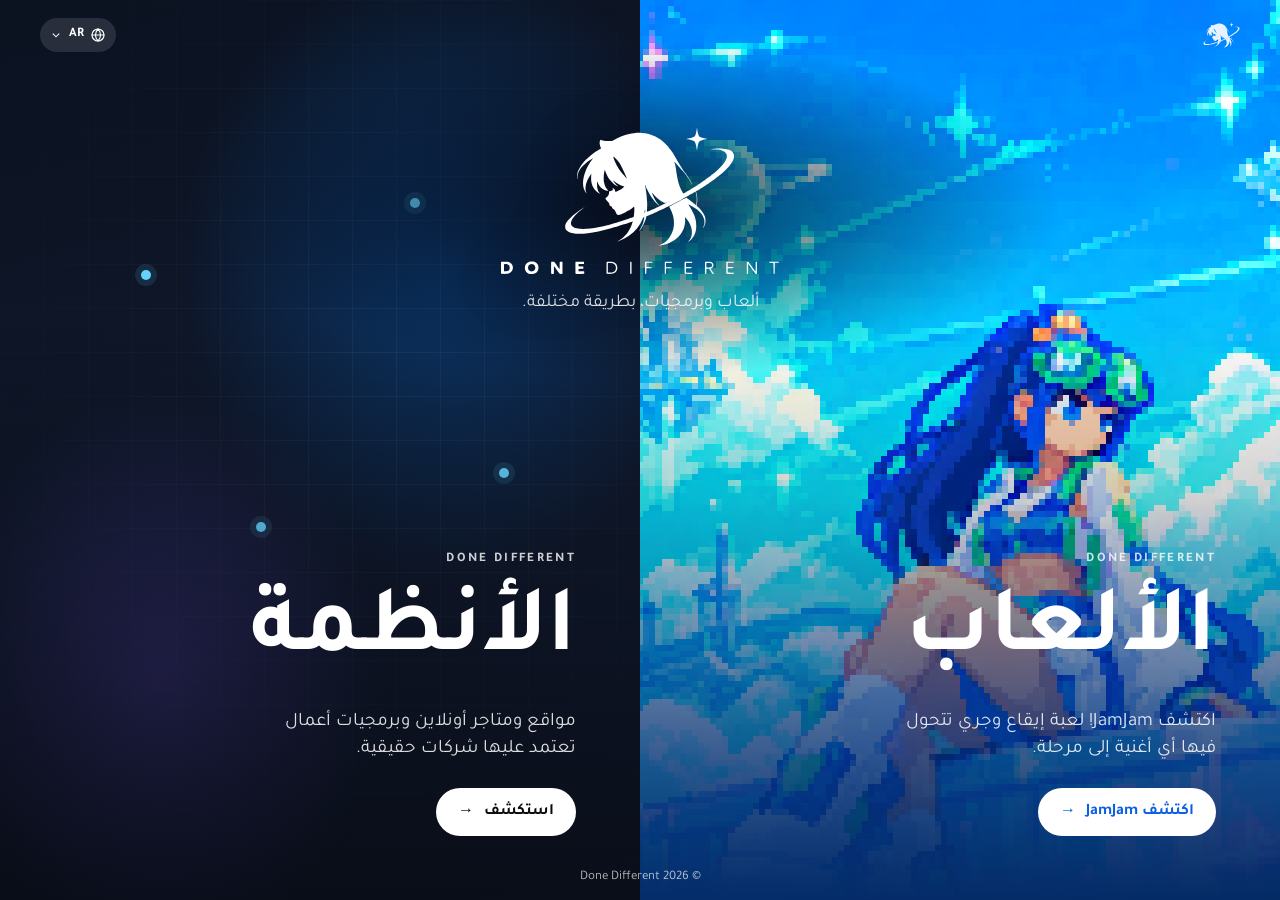
==== commit f17982ee: "new" ====
--- a/ar/index.html
+++ b/ar/index.html
@@ -4,7 +4,7 @@
 <meta charset="utf-8">
 <meta name="viewport" content="width=device-width, initial-scale=1">
 <title>Done Different — ألعاب وبرمجيات للأعمال</title>
-<link rel="alternate" hreflang="en" href="https://donedifferent.net/"><link rel="alternate" hreflang="ar" href="https://donedifferent.net/ar/"><link rel="alternate" hreflang="pl" href="https://donedifferent.net/pl/"><link rel="alternate" hreflang="x-default" href="https://donedifferent.net/"><meta property="og:locale" content="ar_AR"><meta property="og:locale:alternate" content="en_US"><meta property="og:locale:alternate" content="pl_PL"><script type="application/ld+json">{"@context": "https://schema.org", "@type": "ProfessionalService", "name": "Done Different", "url": "https://donedifferent.net/ar/", "image": "https://donedifferent.net/og.png", "email": "zeyadissa333@gmail.com", "founder": {"@type": "Person", "name": "Zeyad Issa", "sameAs": ["https://www.linkedin.com/in/zeyad-issa"]}, "areaServed": "Worldwide", "knowsLanguage": ["en", "ar", "pl"]}</script><link rel="canonical" href="https://donedifferent.net/ar/">
+<link rel="alternate" hreflang="en" href="https://donedifferent.net/"><link rel="alternate" hreflang="ar" href="https://donedifferent.net/ar/"><link rel="alternate" hreflang="pl" href="https://donedifferent.net/pl/"><link rel="alternate" hreflang="x-default" href="https://donedifferent.net/"><meta property="og:locale" content="ar_AR"><meta property="og:locale:alternate" content="en_US"><meta property="og:locale:alternate" content="pl_PL"><script type="application/ld+json">{"@context": "https://schema.org", "@type": "ProfessionalService", "name": "Done Different", "url": "https://donedifferent.net/ar/", "image": "https://donedifferent.net/og.png", "areaServed": "Worldwide", "knowsLanguage": ["en", "ar", "pl"]}</script><link rel="canonical" href="https://donedifferent.net/ar/">
 <meta name="theme-color" content="#0B0B0D">
 <meta name="description" content="Done Different استوديو يصنع ألعاب الفيديو والبرمجيات التي تُدار بها الأعمال الحقيقية. اختر وجهتك: الألعاب، أو المواقع وأنظمة الأعمال.">
 <meta property="og:type" content="website">
@@ -161,7 +161,7 @@
     <div class="in d2"><small>Done Different</small><h2>الأنظمة</h2><p>مواقع ومتاجر أونلاين وبرمجيات أعمال تعتمد عليها شركات حقيقية.</p><span class="go">استكشف</span></div>
   </a>
 </main>
-<div class="foot"><span>© 2026 Done Different</span><a href="https://ziadissa.github.io">زياد عيسى</a><a href="mailto:zeyadissa333@gmail.com">zeyadissa333@gmail.com</a><div class="foot-lang" role="navigation" aria-label="Language"><a href="/" hreflang="en" lang="en" data-lang-link>English</a><a href="/ar/" hreflang="ar" lang="ar" data-lang-link aria-current="true">العربية</a><a href="/pl/" hreflang="pl" lang="pl" data-lang-link>Polski</a></div></div>
+<div class="foot"><span>© 2026 Done Different</span><div class="foot-lang" role="navigation" aria-label="Language"><a href="/" hreflang="en" lang="en" data-lang-link>English</a><a href="/ar/" hreflang="ar" lang="ar" data-lang-link aria-current="true">العربية</a><a href="/pl/" hreflang="pl" lang="pl" data-lang-link>Polski</a></div></div>
 <script>
 (() => {
   const B = document.body, set = k => { B.classList.toggle('on-g', k === 'g'); B.classList.toggle('on-s', k === 's'); };
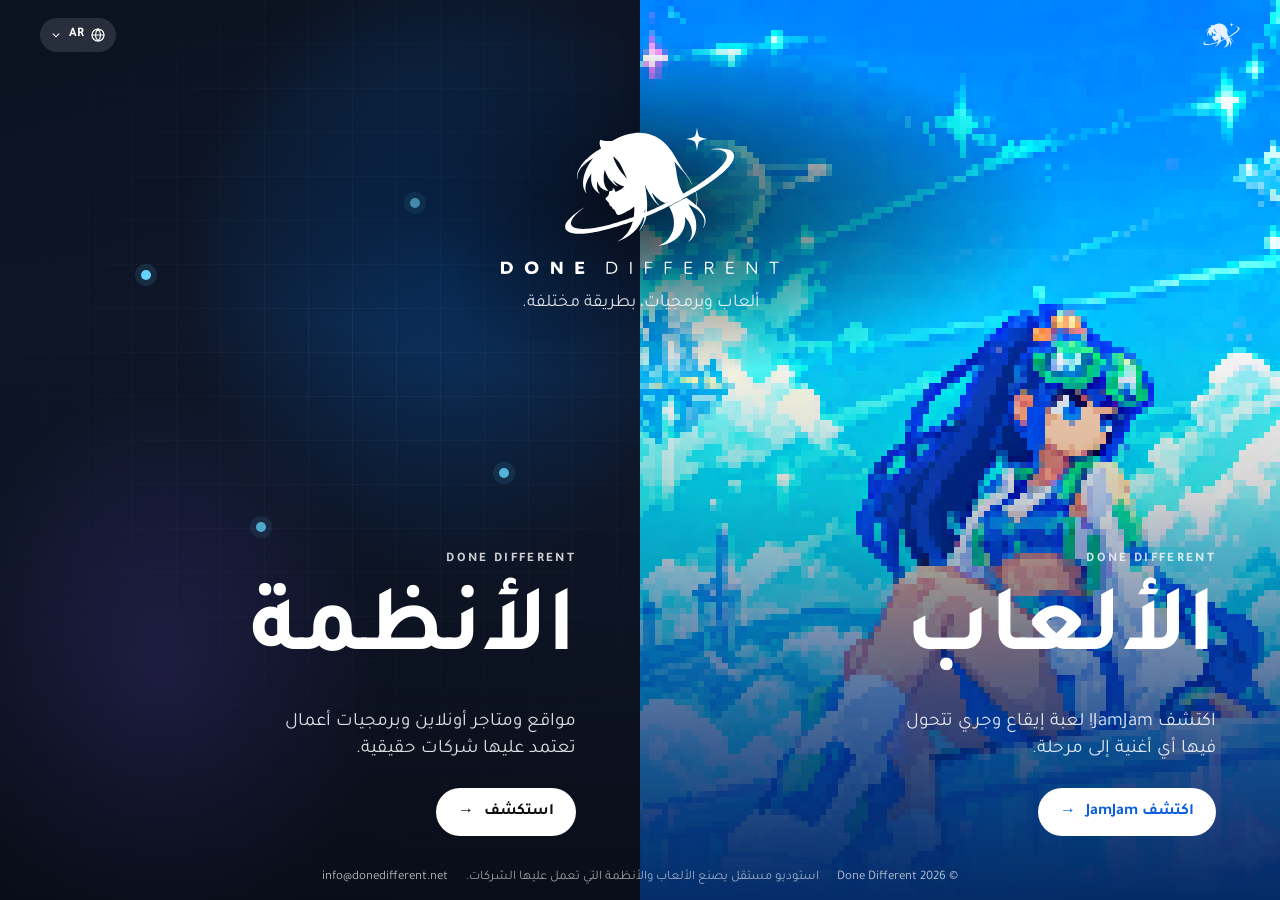
==== commit 3040a298: "update" ====
--- a/ar/index.html
+++ b/ar/index.html
@@ -4,7 +4,7 @@
 <meta charset="utf-8">
 <meta name="viewport" content="width=device-width, initial-scale=1">
 <title>Done Different — ألعاب وبرمجيات للأعمال</title>
-<link rel="alternate" hreflang="en" href="https://donedifferent.net/"><link rel="alternate" hreflang="ar" href="https://donedifferent.net/ar/"><link rel="alternate" hreflang="pl" href="https://donedifferent.net/pl/"><link rel="alternate" hreflang="x-default" href="https://donedifferent.net/"><meta property="og:locale" content="ar_AR"><meta property="og:locale:alternate" content="en_US"><meta property="og:locale:alternate" content="pl_PL"><script type="application/ld+json">{"@context": "https://schema.org", "@type": "ProfessionalService", "name": "Done Different", "url": "https://donedifferent.net/ar/", "image": "https://donedifferent.net/og.png", "areaServed": "Worldwide", "knowsLanguage": ["en", "ar", "pl"]}</script><link rel="canonical" href="https://donedifferent.net/ar/">
+<link rel="alternate" hreflang="en" href="https://donedifferent.net/"><link rel="alternate" hreflang="ar" href="https://donedifferent.net/ar/"><link rel="alternate" hreflang="pl" href="https://donedifferent.net/pl/"><link rel="alternate" hreflang="x-default" href="https://donedifferent.net/"><meta property="og:locale" content="ar_AR"><meta property="og:locale:alternate" content="en_US"><meta property="og:locale:alternate" content="pl_PL"><script type="application/ld+json">[{"@context": "https://schema.org", "@type": "Organization", "name": "Done Different", "url": "https://donedifferent.net/", "logo": "https://donedifferent.net/og.png", "email": "info@donedifferent.net", "description": "An independent studio making games and the software businesses run on.", "sameAs": ["https://games.donedifferent.net/", "https://systems.donedifferent.net/"], "subOrganization": [{"@type": "Organization", "name": "Done Different Games", "url": "https://games.donedifferent.net/"}, {"@type": "Organization", "name": "Done Different Systems", "url": "https://systems.donedifferent.net/"}]}, {"@context": "https://schema.org", "@type": "WebSite", "name": "Done Different", "url": "https://donedifferent.net/"}]</script><link rel="canonical" href="https://donedifferent.net/ar/">
 <meta name="theme-color" content="#0B0B0D">
 <meta name="description" content="Done Different استوديو يصنع ألعاب الفيديو والبرمجيات التي تُدار بها الأعمال الحقيقية. اختر وجهتك: الألعاب، أو المواقع وأنظمة الأعمال.">
 <meta property="og:type" content="website">
@@ -20,140 +20,19 @@
 <meta name="twitter:title" content="Done Different — ألعاب وبرمجيات للأعمال">
 <meta name="twitter:description" content="ألعاب فيديو، وبرمجيات تُدار بها أعمال حقيقية.">
 <meta name="twitter:image" content="https://donedifferent.net/og.png">
-<link rel="icon" type="image/png" href="[data-uri]">
+<link rel="icon" type="image/png" href="/assets/cfc0f4f850.png">
 <link rel="apple-touch-icon" href="../apple-touch-icon.png">
 <link rel="preconnect" href="https://fonts.googleapis.com"><link rel="preconnect" href="https://fonts.gstatic.com" crossorigin>
 <link href="https://fonts.googleapis.com/css2?family=Inter:wght@400;500;600;700&family=Tajawal:wght@500;700&display=swap" rel="stylesheet">
-<style>
-:root{--ink:#1D1D1F;--ink-2:#6E6E73;--font:-apple-system,BlinkMacSystemFont,"SF Pro Display","Inter","Segoe UI",Roboto,Arial,sans-serif;--ar:"Tajawal","SF Arabic","Segoe UI",sans-serif;--accent:#0071E3}
-*{box-sizing:border-box;margin:0;padding:0}
-html,body{height:100%}
-html{overflow-x:hidden}
-body{font-family:var(--font);background:#0B0B0D;color:#fff;-webkit-font-smoothing:antialiased;letter-spacing:-0.02em;overflow-x:hidden}
-a{color:inherit;text-decoration:none}
-.bar{position:fixed;top:0;left:0;right:0;z-index:20;display:flex;align-items:center;justify-content:space-between;padding:18px clamp(18px,4vw,40px)}
-.bar .mk{display:inline-flex;align-items:center;gap:10px;color:#fff;opacity:.9}
-.bar .mk svg{height:26px;width:auto;aspect-ratio:1567/1102;fill:currentColor}
-.doors{position:relative;display:flex;min-height:100vh;min-height:100svh}
-.door{position:relative;flex:1;display:flex;flex-direction:column;justify-content:flex-end;padding:clamp(28px,5vw,64px);overflow:hidden;isolation:isolate;transition:flex-grow .8s cubic-bezier(.2,.8,.2,1)}
-.doors:hover .door{flex-grow:.8}.doors .door:hover{flex-grow:1.35}
-.door::after{content:"";position:absolute;inset:0;z-index:-1;background:linear-gradient(180deg,rgba(0,0,0,0) 35%,rgba(0,0,0,.55));pointer-events:none}
-.door .bg{position:absolute;inset:0;z-index:-2;transition:transform 1.4s cubic-bezier(.2,.8,.2,1),filter .8s}
-.door:hover .bg{transform:scale(1.05)}
-.g .bg{background:linear-gradient(160deg,#0A6FF4,#076BFB 45%,#0B5FE0)}
-.g .bg img{position:absolute;inset:0;width:100%;height:100%;object-fit:cover;object-position:62% 40%;image-rendering:pixelated;-webkit-mask-image:linear-gradient(180deg,#000 55%,transparent);mask-image:linear-gradient(180deg,#000 55%,transparent)}
-.s .bg{background:radial-gradient(60% 50% at 70% 30%,rgba(0,113,227,.35),transparent 70%),radial-gradient(50% 45% at 25% 75%,rgba(122,90,248,.25),transparent 70%),linear-gradient(165deg,#0B1220,#141E36)}
-.s .grid{position:absolute;inset:0;z-index:-1;background-image:linear-gradient(rgba(255,255,255,.05) 1px,transparent 1px),linear-gradient(90deg,rgba(255,255,255,.05) 1px,transparent 1px);background-size:44px 44px;-webkit-mask-image:radial-gradient(70% 60% at 60% 40%,#000,transparent);mask-image:radial-gradient(70% 60% at 60% 40%,#000,transparent)}
-.s .nodes{position:absolute;inset:0;z-index:-1}
-.s .nodes i{position:absolute;width:10px;height:10px;border-radius:50%;background:#64D2FF;box-shadow:0 0 0 6px rgba(100,210,255,.12);animation:pulse 3s ease-in-out infinite}
-@keyframes pulse{50%{transform:scale(1.5);opacity:.6}}
-.door small{font-size:13px;font-weight:600;letter-spacing:.18em!important;text-transform:uppercase;opacity:.8}
-.door h2{font-size:clamp(48px,7.4vw,104px);font-weight:700;letter-spacing:-0.045em;line-height:1;margin:8px 0 14px}
-.door p{font-size:clamp(16px,1.5vw,19px);max-width:34ch;opacity:.86;line-height:1.45}
-.door .go{display:inline-flex;align-items:center;gap:10px;margin-top:24px;padding:13px 22px;border-radius:999px;background:#fff;color:#0B0B0D;font-weight:600;font-size:16px;width:fit-content;transition:transform .45s cubic-bezier(.3,1.5,.5,1),box-shadow .4s}
-.door .go::after{content:"→";transition:transform .4s cubic-bezier(.3,1.5,.5,1)}
-.door:hover .go{transform:translateY(-2px);box-shadow:0 16px 36px -14px rgba(0,0,0,.6)}.door:hover .go::after{transform:translateX(4px)}
-.g .go{color:#0B5FE0}
-.center{isolation:isolate;position:absolute;left:50%;top:clamp(84px,14vh,150px);transform:translateX(-50%);z-index:5;text-align:center;pointer-events:none;width:min(92vw,560px)}
-.lstack{position:relative;display:grid;place-items:center;height:clamp(96px,14vw,150px);animation:float 6s ease-in-out infinite}
-.lstack svg{grid-area:1/1;height:100%;width:auto;fill:#fff;filter:drop-shadow(0 12px 30px rgba(0,0,0,.35));transition:opacity .55s cubic-bezier(.2,.8,.2,1),transform .7s cubic-bezier(.3,1.4,.5,1),filter .55s}
-.lstack .lg-g{aspect-ratio:2555/1360}
-.lstack .lg-s{aspect-ratio:2221/903;height:78%;opacity:0;transform:scale(.82) rotate(-4deg);filter:blur(8px) drop-shadow(0 12px 30px rgba(0,0,0,.35))}
-body.on-s .lstack .lg-g{opacity:0;transform:scale(.82) rotate(4deg);filter:blur(8px)}
-body.on-s .lstack .lg-s{opacity:1;transform:none;filter:drop-shadow(0 12px 30px rgba(0,0,0,.35))}
-body.on-g .door.s,body.on-s .door.g{filter:saturate(.7) brightness(.72)}
-.door{transition:flex-grow .8s cubic-bezier(.2,.8,.2,1),filter .6s}
-@keyframes float{50%{transform:translateY(-6px)}}
-.center::before{content:"";position:absolute;left:50%;top:44%;width:150%;height:180%;transform:translate(-50%,-50%);z-index:-1;background:radial-gradient(closest-side,rgba(6,10,24,.72),rgba(6,10,24,.35) 55%,transparent);pointer-events:none}
-.center p{margin-top:16px;font-size:clamp(15px,1.4vw,18px);opacity:.85}
-.foot{position:absolute;left:0;right:0;bottom:0;z-index:6;display:flex;justify-content:center;gap:18px;flex-wrap:wrap;padding:14px;font-size:13px;color:rgba(255,255,255,.7)}
-.foot a:hover{color:#fff}
-.in{animation:rise 1.1s cubic-bezier(.2,.8,.2,1) both}.in.d1{animation-delay:.12s}.in.d2{animation-delay:.24s}
-@keyframes rise{from{opacity:0;transform:translateY(22px)}}
-/* language dropdown */
-.lang-dd{position:relative}
-.lang-btn{display:inline-flex;align-items:center;gap:6px;height:34px;padding:0 10px 0 9px;border:0;border-radius:999px;background:rgba(255,255,255,.12);backdrop-filter:blur(12px);-webkit-backdrop-filter:blur(12px);font:inherit;font-size:13px;font-weight:600;color:#fff;cursor:pointer}
-.lang-btn svg{width:16px;height:16px;fill:none;stroke:currentColor;stroke-width:1.8;stroke-linecap:round;stroke-linejoin:round}
-.lang-btn .chev{width:14px;height:14px;transition:transform .35s}
-.lang-dd.open .chev{transform:rotate(180deg)}
-.lang-menu{position:absolute;top:calc(100% + 10px);right:0;min-width:180px;padding:6px;border-radius:16px;background:rgba(255,255,255,.97);color:var(--ink);box-shadow:0 24px 50px -20px rgba(0,0,0,.6);opacity:0;transform:translateY(-6px) scale(.97);transform-origin:top right;pointer-events:none;transition:opacity .25s,transform .35s cubic-bezier(.3,1.3,.5,1)}
-.lang-dd.open .lang-menu{opacity:1;transform:none;pointer-events:auto}
-.lang-menu a{display:flex;justify-content:space-between;gap:16px;padding:10px 12px;border-radius:11px;font-size:15px}
-.lang-menu a:hover{background:#F2F2F5}.lang-menu a small{font-size:11.5px;font-weight:600;color:var(--ink-2)}
-.lang-menu a[aria-current="true"]{background:#EEF4FF}
-.lang-menu a[lang="ar"] span{font-family:var(--ar)}
-.foot-lang{display:none}
-@media (max-width:760px){
-  .doors{flex-direction:column;min-height:100svh}
-  .doors:hover .door,.doors .door:hover{flex-grow:1}
-  .door{min-height:0;flex:1 1 50%;padding:24px 22px}
-  .door.g{justify-content:flex-start;padding-top:84px}
-  .door.g::after{background:linear-gradient(180deg,rgba(0,0,0,.45),rgba(0,0,0,0) 45%,rgba(0,0,0,.35))}
-  .door.s{padding-bottom:60px}
-  .door h2{font-size:clamp(40px,12vw,56px);margin:4px 0 8px}
-  .door p{font-size:15px}
-  .door .go{margin-top:14px;padding:11px 18px;font-size:15px}
-  .center{top:50%;left:0;right:0;transform:translateY(-50%);width:auto;margin:0;padding:0;display:flex;justify-content:center}
-  .center p{display:none}
-  .lstack{height:96px}
-  .center::before{width:330px;height:230px}
-  .door p{text-shadow:0 2px 12px rgba(0,0,0,.55)}
-  .foot{gap:12px;font-size:12px;padding:12px}
-  body.on-g .door.g,body.on-s .door.s{flex-grow:1.25}
-}
-@media (max-width:760px) and (max-height:700px){.door p{display:none}.lstack{height:80px}}
-@media (prefers-reduced-motion:reduce){*{animation:none!important;transition:none!important}}
-/* ---------- Arabic / right-to-left ---------- */
-[dir=rtl] body,[dir=rtl] input,[dir=rtl] textarea,[dir=rtl] button{font-family:var(--ar),var(--font)}
-[dir=rtl] *{letter-spacing:0!important}
-[dir=rtl] h1,[dir=rtl] h2{line-height:1.25}
-[dir=rtl] .hero h1{line-height:1.2}
-[dir=rtl] .rot{height:1.35em}
-[dir=rtl] .more::after{content:"‹"}
-[dir=rtl] .back::before{content:"›"}
-[dir=rtl] .sheet nav a::after{content:"‹"}
-[dir=rtl] .wiz-back::before{content:"›";margin:0 0 0 4px}
-[dir=rtl] .to-top::after{content:"↑"}
-[dir=rtl] .marquee,[dir=rtl] .gen,[dir=rtl] .dd,[dir=rtl] .dd-word{direction:ltr}
-[dir=rtl] .tl::before,[dir=rtl] .tl-fill{left:auto;right:0}
-[dir=rtl] .tl-item{padding:0 36px 44px 0}
-[dir=rtl] .tl-item::before{left:auto;right:-5px}
-@media (max-width:640px){[dir=rtl] .tl-item{padding:0 28px 30px 0}}
-[dir=rtl] .steps li:not(:last-child)::after{right:auto;left:-14px}
-[dir=rtl] .pipe li::before{left:auto;right:0}
-[dir=rtl] .cs-card li{padding-left:0;padding-right:18px}
-[dir=rtl] .cs-card li::before{left:auto;right:0}
-[dir=rtl] .gen-legend span::before{margin-right:0;margin-left:7px}
-[dir=rtl] .flow-steps li::after{right:auto;left:-16px;transform:rotate(-135deg)}
-@media (max-width:860px){[dir=rtl] .flow-steps li::after{left:auto;right:50%;transform:translateX(50%) rotate(135deg)}}
-[dir=rtl] .ncard{text-align:right}
-[dir=rtl] .ncard::after{right:auto;left:12px}
-[dir=rtl] .compare tbody th{text-align:right}
-[dir=rtl] .wiz-err{text-align:left}
-[dir=rtl] .sum dd{text-align:left}
-[dir=rtl] .next{text-align:right}
-[dir=rtl] .wiz-prog li:nth-child(2){transform:translateX(30%)}
-[dir=rtl] .wiz-prog li:nth-child(3){transform:translateX(-30%)}
-[dir=rtl] .wiz-prog li:last-child{text-align:left}
-@media (max-width:620px){[dir=rtl] .wiz-prog li:nth-child(2),[dir=rtl] .wiz-prog li:nth-child(3){transform:none}}
-[dir=rtl] .jam-logo{margin-left:0;margin-right:-6px}
-@media (max-width:860px){[dir=rtl] .jam .jam-logo{margin-left:auto;margin-right:auto}}
-@media (max-width:700px){[dir=rtl] .compare tbody th,[dir=rtl] .compare thead th:first-child{left:auto;right:0;box-shadow:-1px 0 0 #EDEDF0}}
-[dir=rtl] .tier-badge,[dir=rtl] .hint{direction:rtl}
-[dir=rtl] .tier-price b,[dir=rtl] .fs-n,[dir=rtl] .stat b,[dir=rtl] .cs-stat b,[dir=rtl] .solved-stats b,[dir=rtl] .tl-stat b{direction:ltr;unicode-bidi:isolate}
-
-[dir=rtl] .dd-word{letter-spacing:.32em!important}
-[dir=rtl] .lang-menu{right:auto;left:0}
-
-</style>
-<script>window.DD_MAIL={"url": ""}</script><script>window.DD_T={"words": ["أعمالاً حقيقية.", "متاجر أونلاين.", "كاونتر المحل.", "المستودع.", "كل وردية.", "وحتى الألعاب."], "getin": "تواصل معي", "copied": "تم النسخ", "est0": "اختر ما تحتاجه", "est1": "موقع إلكتروني، يبدأ من {p}", "est2": "موقع + نقاط بيع أو ERP، يبدأ من {p}", "est3": "الباقة الكاملة، تبدأ من {p}", "bUnder": "أقل من {a}", "bRange": "من {a} إلى {b}", "bOver": "أكثر من {a}", "none": "لم تختر شيئاً بعد", "send": "أرسل الطلب", "cont": "متابعة", "sending": "جارٍ الإرسال…", "e1": "اختر شيئاً واحداً على الأقل.", "e2": "أضف اسمك من فضلك.", "e3": "تحقق من بريدك الإلكتروني من فضلك.", "thanks": "شكراً {n}، وصلني طلبك.", "autosub": "وصلنا طلبك يا {n}", "press": "مرّر للبدء", "sfx_l": "أصوات القائمة", "on": "تشغيل", "off": "إيقاف", "sfx": "تشغيل أو إيقاف أصوات القائمة", "recap": "ما أرسلته", "budgetL": "الميزانية", "noreply": "سأرد عليك على البريد الذي كتبته.", "copied2": "تم النسخ. الصقه في أي رسالة إلى zeyadissa333@gmail.com", "copy": "رسالة تأكيد في طريقها إلى بريدك.", "mail": "يُفترض أن يكون تطبيق البريد قد فُتح وكل شيء معبّأ. فقط اضغط إرسال.", "auto": "شكراً لتواصلك مع Done Different. وصلني طلبك وسأقرأه بنفسي، وسأرد عليك قريباً ببعض الأسئلة وموعد لمكالمة قصيرة. زياد عيسى"}</script></head>
-<body>
+<link rel="stylesheet" href="/assets/d-d2582e5894.css">
+<script>window.DD_MAIL={"url": ""}</script><script>window.DD_T={"words": ["أعمالاً حقيقية.", "متاجر أونلاين.", "كاونتر المحل.", "المستودع.", "كل وردية.", "وحتى الألعاب."], "getin": "تواصل معي", "copied": "تم النسخ", "est0": "اختر ما تحتاجه", "est1": "موقع إلكتروني، يبدأ من {p}", "est2": "موقع + نقاط بيع أو ERP، يبدأ من {p}", "est3": "الباقة الكاملة، تبدأ من {p}", "bUnder": "أقل من {a}", "bRange": "من {a} إلى {b}", "bOver": "أكثر من {a}", "none": "لم تختر شيئاً بعد", "send": "أرسل الطلب", "cont": "متابعة", "sending": "جارٍ الإرسال…", "e1": "اختر شيئاً واحداً على الأقل.", "e2": "أضف اسمك من فضلك.", "e3": "تحقق من بريدك الإلكتروني من فضلك.", "thanks": "شكراً {n}، وصلني طلبك.", "autosub": "وصلنا طلبك يا {n}", "press": "مرّر للبدء", "sfx_l": "أصوات القائمة", "on": "تشغيل", "off": "إيقاف", "sfx": "تشغيل أو إيقاف أصوات القائمة", "recap": "ما أرسلته", "budgetL": "الميزانية", "noreply": "سأرد عليك على البريد الذي كتبته.", "copied2": "تم النسخ. الصقه في أي رسالة إلى info@donedifferent.net", "copy": "رسالة تأكيد في طريقها إلى بريدك.", "mail": "يُفترض أن يكون تطبيق البريد قد فُتح وكل شيء معبّأ. فقط اضغط إرسال.", "auto": "شكراً لتواصلك مع Done Different. وصلني طلبك وسأقرأه بنفسي، وسأرد عليك قريباً ببعض الأسئلة وموعد لمكالمة قصيرة. زياد عيسى"}</script></head>
+<body><h1 class="sr-only">Done Different. استوديو مستقل يصنع الألعاب والأنظمة التي تعمل عليها الشركات.</h1>
 <svg width="0" height="0" style="position:absolute" aria-hidden="true"><defs><symbol id="dd-mark" viewBox="0 0 1567 1102"><path fill="currentColor" fill-rule="evenodd" d="M869.5 1084.1C868.9 1083.0 872.8 1080.0 875.0 1080.0C875.8 1080.0 877.8 1079.3 879.4 1078.5C880.9 1077.7 882.7 1077.0 883.4 1077.0C884.0 1077.0 888.3 1075.0 893.0 1072.7C931.2 1053.5 961.7 1020.9 981.4 978.2C998.2 941.7 1004.3 915.2 1004.4 878.5C1004.5 834.0 995.6 800.1 970.7 750.1L961.5 731.8L964.5 729.4C966.2 728.1 967.9 727.0 968.3 727.0C968.8 727.0 974.6 723.7 981.3 719.8C988.0 715.8 1015.1 701.7 1041.5 688.4C1067.9 675.2 1092.7 662.7 1096.5 660.7C1100.3 658.7 1107.1 655.5 1111.4 653.5C1119.1 650.1 1119.4 650.0 1121.9 651.7C1125.6 654.1 1141.4 666.4 1149.1 672.9C1156.5 679.2 1174.0 693.4 1190.2 706.4C1196.1 711.1 1201.8 715.0 1202.9 715.0C1205.3 715.0 1207.5 706.7 1209.5 689.3C1212.3 665.2 1211.0 640.1 1205.7 617.5C1201.2 598.4 1200.5 596.0 1199.2 596.0C1198.4 596.0 1195.1 597.6 1191.9 599.5C1188.6 601.4 1185.7 603.0 1185.5 603.0C1185.3 603.0 1180.6 605.7 1175.1 609.0C1169.5 612.3 1164.8 615.0 1164.5 615.0C1164.3 615.0 1160.8 616.9 1156.8 619.3C1152.8 621.7 1148.8 623.9 1148.0 624.3C1147.2 624.7 1145.6 625.6 1144.5 626.3C1143.4 627.0 1139.3 629.3 1135.5 631.5C1131.6 633.7 1127.6 636.0 1126.5 636.7C1125.4 637.4 1123.8 638.2 1123.0 638.6C1122.2 639.0 1115.7 642.8 1108.5 647.0C1095.9 654.4 1081.3 662.5 1062.5 672.5C1040.9 683.9 1036.3 686.4 1033.5 688.0C1031.8 689.0 1026.5 691.9 1021.5 694.5C1016.5 697.1 1009.3 701.0 1005.3 703.1C1001.3 705.3 980.9 715.6 959.8 726.1C924.0 744.0 905.5 752.8 873.5 767.0C866.4 770.2 856.2 774.8 851.0 777.3C838.0 783.4 833.0 785.6 822.5 790.0C817.6 792.1 805.2 797.4 795.0 801.8C784.8 806.2 772.5 811.5 767.5 813.5C755.3 818.5 754.2 819.3 753.4 823.7C753.1 825.8 752.2 829.5 751.5 832.0C750.8 834.5 749.5 839.2 748.6 842.5C747.7 845.8 746.3 850.1 745.5 852.0C744.8 853.9 742.8 859.1 741.0 863.5C739.3 867.9 737.3 872.7 736.5 874.2C735.7 875.6 735.0 877.4 735.0 878.1C735.0 879.9 722.0 905.6 715.9 915.8C708.4 928.3 700.5 939.2 692.8 947.4C684.9 955.8 683.1 955.8 689.6 947.4C701.5 932.3 715.1 906.8 721.0 889.0C722.6 883.9 723.5 881.0 727.4 867.5C730.0 858.6 735.0 833.9 735.0 830.0C735.0 827.4 732.6 827.5 727.6 830.3C724.2 832.3 723.3 833.6 719.8 842.5C696.5 901.8 654.7 953.5 596.5 995.1C583.0 1004.7 534.2 1032.0 530.5 1032.0C530.2 1032.0 527.6 1033.1 524.7 1034.5C519.7 1037.0 507.7 1041.8 497.7 1045.5C494.4 1046.6 492.5 1046.9 491.8 1046.2C491.3 1045.7 491.2 1045.0 491.7 1044.7C492.1 1044.5 496.6 1042.1 501.5 1039.5C550.5 1013.7 591.3 966.8 616.1 908.0C621.6 894.8 631.4 866.0 630.6 865.2C630.0 864.7 624.1 866.5 609.0 871.9C591.3 878.1 565.0 887.2 551.0 891.9C536.8 896.7 528.5 899.3 504.5 906.5C497.9 908.5 491.4 910.5 490.0 911.0C488.6 911.5 484.4 912.8 480.5 913.9C476.6 915.0 465.2 918.4 455.0 921.4C444.8 924.4 434.7 927.3 432.5 927.9C430.3 928.4 423.3 930.3 417.0 931.9C364.7 945.8 336.2 952.5 306.0 957.9C296.9 959.5 280.7 962.5 270.0 964.5C227.2 972.3 185.0 976.4 147.5 976.4C99.9 976.3 73.8 972.0 50.8 960.4C26.4 948.1 18.0 936.3 18.0 914.1C18.0 898.1 20.9 889.3 32.1 871.3C46.2 848.8 83.0 812.3 113.8 790.2C116.4 788.3 123.0 783.5 128.5 779.5C164.9 753.1 197.3 731.9 198.9 733.5C199.2 733.9 199.0 734.4 198.4 734.8C180.5 747.1 142.0 777.6 128.0 790.6C123.9 794.5 118.3 799.6 115.7 802.0C113.0 804.4 106.7 811.4 101.6 817.4C76.9 846.8 66.4 872.1 71.3 890.0C76.5 908.8 92.7 920.8 122.5 928.0C142.8 932.9 149.7 933.5 185.5 933.4C219.8 933.2 230.6 932.5 267.0 927.6C299.9 923.2 355.4 912.0 399.5 900.8C403.9 899.7 409.8 898.2 412.5 897.5C415.2 896.8 421.3 895.2 426.0 893.8C430.7 892.4 437.4 890.5 441.0 889.5C455.8 885.4 490.5 875.1 501.5 871.5C503.7 870.8 510.2 868.7 516.0 866.9C531.4 862.2 575.2 847.7 585.0 844.0C589.7 842.3 595.3 840.3 597.5 839.5C604.4 837.2 616.4 833.0 618.5 832.1C619.6 831.6 623.6 830.2 627.5 829.0C641.3 824.5 640.4 825.8 642.0 807.5C644.7 777.4 645.0 771.3 644.9 753.2C644.7 731.9 644.3 730.6 639.2 735.2C636.4 737.8 621.9 748.1 609.0 756.7C604.9 759.4 595.2 765.2 587.5 769.5C579.8 773.7 573.0 777.6 572.5 778.0C570.0 779.9 541.0 794.4 531.4 798.5C514.0 805.9 503.5 808.1 496.1 806.0C487.5 803.6 483.4 798.4 476.9 782.2C470.1 764.9 465.3 758.7 453.8 751.9C446.8 747.8 443.0 743.1 443.0 738.6C443.0 734.0 441.3 732.2 432.0 727.5C421.8 722.2 419.0 718.4 419.0 709.4C418.9 701.5 416.0 696.7 403.1 683.5C390.4 670.7 383.0 661.1 383.0 657.4C383.0 656.2 384.1 654.5 385.4 653.7C393.4 648.4 405.2 635.8 409.9 627.5C415.2 618.2 417.5 605.6 415.1 599.5C414.1 597.1 415.5 594.0 417.5 594.0C419.9 594.0 439.8 587.2 442.7 585.3C452.6 579.2 457.1 573.0 451.7 573.0C450.4 573.0 448.9 573.5 448.2 574.2C446.2 576.2 445.7 574.3 447.2 569.8C449.1 564.1 450.8 564.0 458.9 569.4C465.6 573.8 465.9 574.2 468.9 581.9C470.6 586.3 472.0 591.3 472.0 593.0C472.0 597.5 473.6 597.5 485.6 593.4C497.9 589.3 509.1 583.9 516.5 578.6C519.2 576.6 522.1 575.0 522.9 575.0C525.5 575.0 537.5 566.1 542.3 560.6C545.0 557.5 548.5 554.6 550.5 553.9C552.4 553.2 554.0 552.0 554.0 551.3C554.0 549.8 553.5 549.6 539.0 544.3C514.8 535.6 484.8 518.3 463.3 500.8C452.2 491.8 451.0 493.2 459.5 505.6C466.4 515.7 484.2 535.5 491.0 540.5C496.1 544.3 497.5 547.9 493.5 547.2C490.7 546.7 471.1 534.7 462.2 528.1C454.9 522.6 434.2 501.6 424.7 489.9C408.7 470.4 388.6 431.6 379.4 402.6C377.3 395.7 375.8 400.0 370.4 430.5C367.9 444.1 367.7 447.9 367.6 471.0C367.5 488.7 367.9 498.3 368.8 502.5C375.0 530.7 377.6 539.5 383.0 550.5C388.3 561.2 400.6 578.4 406.6 583.3C414.1 589.6 405.3 589.8 386.5 584.0C351.9 573.1 324.3 546.7 313.3 514.1C307.4 496.4 306.8 498.1 307.4 529.8C307.8 551.3 308.3 558.1 309.9 565.0C314.0 582.9 320.3 597.4 327.7 606.1C334.9 614.6 332.5 615.5 321.6 608.3C301.8 595.4 288.0 581.1 276.3 561.5C263.7 540.2 258.6 525.8 254.4 499.9C252.8 489.7 252.9 454.6 254.6 440.8C255.4 434.8 254.1 434.6 250.3 440.3C248.8 442.7 244.1 449.8 239.9 456.1C215.2 493.0 202.0 531.9 202.0 567.5C202.0 582.7 203.7 590.4 209.5 602.3C213.8 611.2 213.4 613.3 208.3 607.5C200.0 598.0 189.4 577.0 185.2 562.0C179.2 540.5 178.3 505.3 182.9 480.0C187.2 456.7 197.1 423.2 204.6 406.2C205.9 403.2 207.0 400.4 207.0 399.9C207.0 398.5 217.1 377.1 221.0 370.1C224.2 364.4 229.4 355.0 233.4 347.6C237.3 340.4 250.7 320.7 261.2 306.7C274.0 289.6 273.8 289.4 256.1 300.5C222.5 321.6 204.5 335.5 181.7 357.9C162.1 377.1 154.0 388.1 142.9 410.0C131.7 432.2 127.3 455.4 130.3 476.4C131.4 483.6 129.9 483.2 127.4 475.7C126.0 471.6 125.6 467.4 125.7 455.0C125.8 435.4 128.3 423.7 136.9 402.5C138.3 399.2 145.0 385.7 147.2 382.0C158.6 362.4 169.7 346.0 179.3 334.5C185.7 326.8 211.0 299.2 212.0 298.8C212.4 298.6 218.5 293.2 225.6 286.8C251.3 263.5 287.9 237.0 324.0 215.5C333.1 210.1 341.1 205.1 341.9 204.4C343.1 203.3 342.9 202.2 340.5 196.8C329.8 173.1 327.1 146.4 333.9 132.5C337.3 125.7 339.5 124.1 343.2 126.1C347.8 128.6 368.8 133.3 383.0 135.0C393.6 136.3 420.8 136.3 436.2 135.0L448.0 134.0L460.7 127.0C541.4 82.9 631.9 59.4 709.0 62.4C753.9 64.2 799.1 76.0 836.7 95.6C875.2 115.7 898.7 132.8 928.6 162.5C947.4 181.2 958.6 194.5 975.6 218.6C989.9 238.9 1012.5 275.0 1026.3 299.4C1031.2 308.3 1036.5 317.3 1038.0 319.5C1039.5 321.7 1046.1 332.5 1052.8 343.5C1066.5 366.2 1096.2 411.4 1107.6 426.9C1132.3 460.4 1153.7 495.3 1162.6 516.5C1166.5 525.9 1167.2 527.9 1166.8 529.6C1166.3 532.3 1164.8 531.8 1163.8 528.5C1158.8 512.2 1135.1 472.0 1114.7 445.2C1100.8 427.0 1096.6 421.6 1091.7 416.3C1088.8 413.1 1083.7 407.4 1080.5 403.5C1072.5 394.0 1055.6 374.9 1043.5 361.8C1029.9 347.0 1019.4 335.4 1013.9 328.9C1011.3 325.9 1008.9 323.8 1008.5 324.2C1007.7 325.0 1008.3 327.2 1013.6 345.5C1014.9 349.9 1017.7 362.3 1019.9 373.0C1023.6 391.7 1024.7 398.8 1030.5 443.0C1035.6 481.6 1044.3 516.5 1056.7 548.0C1063.3 564.7 1084.8 607.1 1089.7 613.0C1090.6 614.0 1150.7 578.8 1178.7 560.8C1184.1 557.3 1189.4 554.0 1190.5 553.4C1198.8 548.7 1245.0 518.1 1272.5 499.1C1289.8 487.2 1331.7 456.4 1340.0 449.5C1344.1 446.1 1350.2 441.1 1353.6 438.4C1406.4 395.8 1447.4 354.3 1464.7 325.9C1482.8 296.4 1487.1 280.9 1482.7 262.3C1478.8 246.2 1464.9 232.4 1445.0 224.7C1432.2 219.8 1423.5 217.3 1414.0 215.9C1411.0 215.5 1405.8 214.6 1402.5 214.0C1399.2 213.4 1380.8 212.7 1361.5 212.3C1341.9 211.9 1328.3 211.3 1330.5 210.9C1358.5 205.9 1415.9 203.5 1449.4 206.1C1465.1 207.3 1480.9 209.9 1491.5 213.0C1495.3 214.2 1499.9 215.5 1501.7 215.9C1507.1 217.3 1522.2 225.1 1527.8 229.3C1538.2 237.1 1547.1 251.7 1549.1 264.1C1554.7 297.7 1525.3 348.0 1467.9 403.0C1459.0 411.5 1449.4 420.5 1446.4 423.0C1443.5 425.5 1433.3 434.1 1423.8 442.1C1414.3 450.1 1394.6 465.5 1380.0 476.3C1365.4 487.1 1350.6 498.1 1347.0 500.7C1340.6 505.5 1294.4 536.1 1269.0 552.5C1253.1 562.8 1221.0 582.5 1212.7 587.1C1209.6 588.8 1205.8 591.4 1204.4 592.7L1201.7 595.1L1203.9 596.6C1205.0 597.4 1206.0 599.1 1206.0 600.3C1206.0 601.5 1206.6 604.5 1207.4 607.0C1213.6 626.8 1215.2 636.8 1215.8 660.0C1216.3 683.2 1215.3 696.0 1211.5 710.3C1210.1 715.6 1209.0 720.5 1209.0 721.0C1209.0 721.5 1212.9 725.6 1217.8 730.2C1239.9 751.1 1253.5 766.3 1263.8 781.9C1284.6 813.1 1290.5 830.3 1290.4 859.0C1290.3 875.9 1290.2 876.3 1285.2 892.5C1281.9 903.4 1273.9 918.1 1268.7 923.3C1264.6 927.3 1264.3 925.9 1267.9 920.0C1269.6 917.2 1271.0 914.8 1271.0 914.5C1271.0 914.3 1272.3 911.3 1274.0 907.8C1279.8 895.5 1280.2 893.4 1280.7 876.0C1281.4 852.9 1279.6 845.1 1266.8 818.0C1260.6 804.7 1253.9 795.8 1238.1 779.7C1225.5 766.8 1217.2 759.5 1207.2 752.6C1198.1 746.3 1167.0 727.6 1155.0 721.3C1148.7 717.9 1142.1 714.4 1140.3 713.4C1136.2 711.0 1135.0 712.2 1137.8 715.9C1139.7 718.4 1158.3 748.8 1164.3 759.0C1168.2 765.8 1176.5 782.8 1186.2 804.0C1189.8 811.8 1190.8 814.3 1192.6 820.5C1193.5 823.8 1194.9 828.3 1195.6 830.5C1196.2 832.7 1197.5 837.2 1198.3 840.5C1199.2 843.8 1200.3 848.3 1200.9 850.6C1207.1 874.4 1208.7 923.3 1204.0 943.5C1196.9 973.6 1192.3 984.9 1178.6 1006.0C1168.8 1021.1 1161.9 1029.1 1151.1 1038.2C1141.3 1046.4 1135.6 1049.9 1134.3 1048.6C1133.9 1048.2 1134.0 1047.6 1134.5 1047.2C1136.9 1045.5 1147.9 1032.1 1150.7 1027.4C1162.5 1007.8 1167.0 990.6 1167.0 964.3C1167.0 931.5 1158.7 903.4 1139.2 870.5C1129.2 853.7 1106.5 825.3 1104.5 827.2C1104.1 827.6 1104.4 835.7 1105.0 845.2C1106.1 860.4 1106.1 864.3 1104.6 877.0C1102.6 894.3 1099.0 912.6 1095.5 922.5C1074.3 983.1 1027.7 1030.9 961.5 1059.9C958.8 1061.1 955.1 1062.7 953.5 1063.4C951.9 1064.2 948.7 1065.4 946.5 1066.3C944.3 1067.1 940.7 1068.5 938.5 1069.3C934.6 1070.8 927.0 1073.2 922.0 1074.4C920.6 1074.8 916.1 1076.0 912.0 1077.1C904.4 1079.1 895.6 1080.8 880.0 1083.5C869.8 1085.3 870.3 1085.2 869.5 1084.1ZM742.5 783.9C743.9 782.6 744.5 757.1 743.2 755.8C742.5 755.1 741.9 756.0 741.5 758.6C740.5 764.5 737.1 781.2 736.4 783.9C735.7 786.1 735.9 786.2 738.6 785.6C740.2 785.2 742.0 784.4 742.5 783.9ZM765.8 775.5C768.7 774.1 771.2 773.0 771.5 773.0C773.5 773.0 854.1 736.7 869.0 729.0C872.0 727.5 884.2 721.8 896.0 716.4C919.2 705.9 952.3 689.3 952.8 687.9C953.0 687.4 954.0 687.0 955.0 687.0C956.0 687.0 957.2 686.5 957.5 686.0C958.3 684.7 955.5 684.7 953.2 686.0C950.7 687.3 940.7 691.7 932.0 695.3L924.5 698.3L916.5 695.5C906.8 692.1 898.7 688.2 889.7 682.4C879.1 675.6 857.1 659.0 848.2 651.1C840.7 644.5 819.3 621.5 810.7 610.8C806.9 606.0 804.1 604.4 805.5 607.8C805.9 608.7 807.3 612.9 808.7 617.0C814.3 633.8 820.7 648.1 828.9 661.8C832.1 667.2 836.5 674.7 838.8 678.7C844.4 688.3 857.0 705.1 864.3 712.7C867.5 716.1 870.0 719.4 869.8 720.1C868.9 722.7 849.1 704.5 828.2 681.8C808.4 660.2 784.1 622.2 764.7 582.5C757.2 567.2 750.0 551.3 750.0 549.9C750.0 549.5 748.6 546.2 747.0 542.7C745.4 539.1 744.0 535.7 744.0 535.2C744.0 534.7 743.3 533.6 742.4 532.9C740.9 531.7 740.8 531.9 741.2 535.5C741.5 537.7 742.7 543.8 744.0 549.0C746.6 560.2 748.8 572.5 750.0 583.0C750.5 587.1 751.4 593.2 751.9 596.5C756.8 626.1 757.9 637.0 761.1 691.9C762.3 712.4 761.7 739.0 759.3 769.9C758.9 774.9 759.1 778.0 759.7 778.0C760.2 778.0 763.0 776.9 765.8 775.5ZM576.0 470.9C575.5 469.2 574.7 467.3 574.2 466.7C573.7 466.0 572.3 463.0 571.0 460.0C569.8 457.0 567.7 452.2 566.4 449.5C560.7 436.9 558.0 430.8 558.0 430.4C558.0 430.1 555.1 423.9 551.6 416.7C548.1 409.4 544.3 401.5 543.2 399.0C542.1 396.5 539.3 390.2 537.0 385.0C534.6 379.8 532.4 375.1 532.0 374.5C531.6 373.9 528.6 368.6 525.5 362.5C507.8 328.6 491.3 307.1 468.7 288.3C464.2 284.5 459.8 280.7 458.8 279.8C457.8 278.8 456.5 278.0 456.0 278.0C452.6 278.0 459.4 300.8 469.1 321.7C471.2 326.3 473.9 332.3 475.2 335.2C478.6 343.3 488.7 362.4 493.4 369.8C495.8 373.5 498.7 378.3 499.8 380.6C504.2 389.3 530.1 423.7 546.4 442.5C552.5 449.6 568.6 467.4 572.7 471.7C575.8 474.9 577.0 474.6 576.0 470.9ZM1211.7 215.8C1211.4 214.5 1209.9 205.8 1208.5 196.5C1205.4 176.4 1200.3 157.4 1195.2 147.0C1191.7 139.8 1191.2 139.3 1184.5 135.8C1173.1 129.7 1147.9 122.6 1130.0 120.5C1121.1 119.5 1119.0 118.9 1119.0 117.5C1119.0 116.6 1120.7 115.9 1123.8 115.5C1133.9 114.2 1153.7 109.7 1165.8 106.1C1180.9 101.5 1185.4 99.6 1189.8 96.3C1197.6 90.4 1206.3 62.8 1210.4 31.1C1211.3 24.2 1212.3 18.4 1212.6 18.1C1213.7 17.0 1215.0 20.7 1215.0 25.0C1215.0 34.1 1221.3 65.0 1225.4 76.5C1231.0 92.4 1233.3 95.6 1242.0 100.0C1252.0 105.1 1288.9 114.9 1298.3 115.0C1300.0 115.1 1302.8 115.7 1304.5 116.4L1307.5 117.8L1305.0 118.7C1303.6 119.3 1299.6 120.0 1296.0 120.4C1270.6 123.2 1239.3 133.7 1233.1 141.6C1225.8 150.8 1216.9 186.0 1214.8 213.9C1214.5 217.9 1212.5 219.1 1211.7 215.8Z"/></symbol><symbol id="dd-word" viewBox="0 0 2555 150"><path fill="currentColor" fill-rule="evenodd" d="M278.0 131.1C258.5 126.0 242.4 110.9 236.8 92.6C234.3 84.3 233.9 69.8 236.0 61.0C243.9 27.8 283.1 9.3 319.8 21.6C333.7 26.2 348.6 39.2 353.8 51.2C359.7 65.2 359.1 87.4 352.4 101.7C349.4 108.0 339.2 118.8 331.7 123.7C319.0 132.0 294.2 135.4 278.0 131.1ZM18.7 130.3C17.7 129.4 17.8 21.0 18.8 21.0C39.9 20.5 76.7 21.0 80.9 21.9C90.5 23.9 104.1 31.1 110.6 37.6C136.4 63.4 128.9 107.2 96.0 123.4C82.3 130.1 76.4 131.0 46.0 131.0C31.4 131.0 19.0 130.7 18.7 130.3ZM473.2 129.7C472.1 128.4 472.4 22.8 473.5 21.0C474.0 20.2 497.1 20.6 499.7 21.5C501.1 22.0 515.9 41.6 526.5 57.0C536.7 71.9 546.8 85.3 548.6 86.3C549.8 87.0 550.0 82.5 550.0 54.6C550.0 16.3 548.5 19.8 564.7 20.2L575.5 20.5L575.5 75.5L575.5 130.5L563.3 130.8C554.3 131.0 550.9 130.7 550.1 129.8C547.4 126.4 524.8 95.5 519.5 88.0C507.9 71.3 500.7 62.0 499.5 62.0C498.4 62.0 498.1 68.5 498.1 95.6C498.1 114.0 497.8 129.6 497.5 130.1C496.5 131.5 474.4 131.2 473.2 129.7ZM693.7 129.6C693.4 128.7 693.1 104.3 693.0 75.2C693.0 30.7 693.2 22.1 694.4 21.1C696.5 19.3 768.5 19.7 770.0 21.5C770.7 22.3 771.0 26.4 770.8 32.1L770.5 41.5L746.5 41.8C733.3 41.9 722.2 42.4 721.7 42.9C720.7 43.9 720.2 60.7 721.1 62.2C721.5 62.8 730.7 63.5 743.1 63.8L764.5 64.5L764.5 74.5L764.5 84.5L743.0 85.0L721.5 85.5L720.9 95.5C720.6 101.0 720.6 106.1 720.8 106.8C721.1 107.7 727.1 108.0 746.0 108.0C766.0 108.0 771.0 108.3 771.9 109.4C772.7 110.3 773.0 114.2 772.8 120.6L772.5 130.5L733.4 130.8C699.7 131.0 694.1 130.8 693.7 129.6ZM975.7 130.3C974.3 129.0 974.9 23.3 976.2 22.3C978.5 20.4 1015.5 19.8 1025.0 21.4C1055.5 26.6 1073.1 46.1 1073.2 74.9C1073.3 99.3 1060.8 118.3 1039.8 125.7C1026.8 130.3 1021.4 131.0 998.5 131.0C986.3 131.0 976.0 130.7 975.7 130.3ZM1190.5 130.0C1189.5 128.3 1189.1 24.7 1190.2 22.8C1191.3 20.6 1199.2 20.3 1200.9 22.4C1201.7 23.3 1201.9 38.5 1201.8 77.1L1201.5 130.5L1196.3 130.8C1193.4 131.0 1190.9 130.6 1190.5 130.0ZM1325.1 129.6C1324.3 128.7 1324.1 113.5 1324.2 74.9L1324.5 21.5L1356.0 21.0C1373.3 20.7 1388.3 20.8 1389.2 21.2C1391.7 22.4 1392.4 25.8 1390.6 28.5L1389.0 31.0L1363.5 31.0C1346.5 31.0 1337.9 31.4 1337.5 32.1C1336.6 33.5 1336.6 67.6 1337.5 68.9C1337.9 69.6 1345.8 70.0 1360.4 70.0C1384.1 70.0 1385.0 70.2 1385.0 75.0C1385.0 79.8 1384.1 80.0 1361.2 80.0C1348.1 80.0 1339.1 80.4 1337.9 81.1C1336.0 82.1 1335.9 83.1 1336.1 105.5C1336.1 118.4 1335.9 129.3 1335.5 129.9C1334.6 131.5 1326.5 131.2 1325.1 129.6ZM1503.5 129.8C1503.2 129.1 1503.1 104.4 1503.2 75.0L1503.5 21.5L1536.0 21.5L1568.5 21.5L1568.8 25.1C1569.0 27.2 1568.6 29.1 1567.7 29.8C1566.8 30.6 1558.1 31.1 1540.4 31.2L1514.5 31.5L1514.3 49.0C1514.3 58.6 1514.4 67.3 1514.7 68.2C1515.1 69.8 1517.3 70.0 1539.3 70.2L1563.5 70.5L1563.5 75.0L1563.5 79.5L1539.8 80.0C1526.8 80.3 1515.8 80.8 1515.4 81.2C1515.0 81.6 1514.5 92.4 1514.3 105.2C1514.1 118.0 1513.7 129.1 1513.5 129.8C1513.2 130.5 1511.3 131.0 1508.5 131.0C1505.8 131.0 1503.7 130.5 1503.5 129.8ZM1683.6 130.1C1682.5 128.4 1682.9 22.7 1684.0 21.6C1685.4 20.2 1748.9 20.6 1750.7 22.1C1752.5 23.7 1752.3 26.4 1750.2 28.9C1748.6 30.9 1747.6 31.0 1722.0 31.3L1695.5 31.5L1695.2 48.9C1695.0 61.2 1695.3 66.7 1696.1 67.7C1697.1 68.9 1701.4 69.1 1720.8 68.9C1739.8 68.8 1744.4 69.0 1745.1 70.1C1746.3 72.0 1746.2 74.7 1745.0 77.1C1744.0 78.9 1742.6 79.0 1720.7 79.0C1703.9 79.0 1697.1 79.3 1696.2 80.2C1694.7 81.7 1694.5 116.7 1696.0 119.0C1696.8 120.3 1701.1 120.5 1724.2 120.5L1751.5 120.5L1752.4 123.2C1753.1 125.1 1753.0 126.7 1752.2 128.5L1751.0 131.0L1717.6 131.0C1699.2 131.0 1683.9 130.6 1683.6 130.1ZM1868.6 129.5C1867.7 127.0 1867.9 23.7 1868.9 22.1C1869.6 21.1 1874.4 20.8 1893.1 20.9C1915.0 21.1 1916.9 21.2 1923.4 23.5C1939.9 29.3 1948.0 45.8 1942.4 62.3C1940.8 67.1 1932.8 77.0 1930.5 77.0C1929.8 77.0 1928.7 77.6 1928.1 78.3C1927.5 79.1 1925.2 80.3 1922.9 81.0C1917.7 82.7 1917.1 84.4 1920.2 87.8C1922.3 90.2 1926.3 95.9 1940.7 117.3C1943.0 120.7 1945.8 124.7 1946.9 126.2C1950.3 130.5 1949.7 131.1 1942.3 130.8L1935.5 130.5L1924.5 113.8C1918.5 104.6 1911.7 94.2 1909.5 90.8L1905.5 84.5L1894.5 84.2C1888.5 84.1 1882.8 84.4 1882.0 85.0C1880.8 85.8 1880.4 89.9 1880.0 108.2L1879.5 130.5L1874.4 130.8C1870.4 131.0 1869.1 130.7 1868.6 129.5ZM2062.2 129.8C2060.8 128.4 2060.4 24.4 2061.9 22.2C2063.0 20.4 2126.5 20.3 2128.6 22.1C2130.5 23.7 2130.4 27.4 2128.2 29.3C2126.8 30.6 2122.6 30.9 2100.6 31.0C2086.4 31.0 2074.4 31.3 2074.0 31.5C2073.4 31.9 2073.8 66.9 2074.4 67.7C2074.4 67.8 2085.0 68.0 2097.9 68.2C2119.3 68.6 2121.4 68.8 2122.6 70.5C2124.4 73.0 2124.4 75.5 2122.4 77.4C2121.1 78.8 2117.5 79.0 2098.5 79.0C2079.4 79.0 2075.9 79.2 2074.6 80.6C2073.2 82.0 2073.0 84.5 2073.6 100.3C2073.9 110.3 2074.5 118.9 2075.0 119.3C2075.4 119.8 2088.1 120.2 2103.1 120.3L2130.5 120.5L2130.5 125.5L2130.5 130.5L2097.0 130.8C2071.7 131.0 2063.1 130.7 2062.2 129.8ZM2247.6 129.4C2246.3 126.0 2246.9 22.0 2248.2 21.6C2248.9 21.3 2251.5 20.9 2253.9 20.7C2258.0 20.2 2258.7 20.4 2261.4 23.4C2266.1 28.3 2291.5 62.9 2323.5 107.8C2324.4 109.0 2325.5 110.0 2326.0 110.0C2326.6 110.0 2327.0 93.3 2327.0 66.2C2327.0 33.5 2327.3 22.1 2328.2 21.2C2329.8 19.6 2336.5 19.7 2337.9 21.4C2338.7 22.3 2338.9 37.6 2338.8 76.6L2338.5 130.5L2332.3 130.8L2326.2 131.1L2320.7 123.8C2317.8 119.8 2311.5 111.1 2307.0 104.5C2297.9 91.5 2284.1 72.5 2272.1 56.3C2267.9 50.7 2263.7 45.0 2262.7 43.5C2261.7 42.1 2260.5 41.2 2260.0 41.5C2259.5 41.8 2259.1 60.7 2259.0 85.2C2259.0 115.2 2258.6 128.7 2257.9 129.7C2256.3 131.6 2248.4 131.4 2247.6 129.4ZM2489.7 130.3C2489.3 130.0 2488.9 113.0 2488.9 92.6C2488.8 72.2 2488.5 50.1 2488.1 43.5L2487.5 31.5L2470.6 31.2C2460.2 31.1 2453.1 30.5 2452.3 29.9C2450.7 28.5 2450.6 22.4 2452.1 21.4C2452.9 20.9 2502.5 20.7 2537.3 21.0C2537.7 21.0 2538.0 23.1 2537.8 25.8L2537.5 30.5L2520.1 30.8C2510.5 30.9 2502.2 31.4 2501.6 31.9C2500.8 32.5 2500.4 48.4 2500.2 81.2C2500.0 107.7 2499.6 129.8 2499.3 130.2C2498.8 131.2 2490.6 131.2 2489.7 130.3ZM1028.0 117.3C1047.4 112.0 1058.6 98.5 1059.8 79.2C1061.1 56.3 1051.2 40.6 1031.0 33.7C1023.9 31.3 990.9 30.0 988.5 32.0C987.2 33.1 987.0 39.1 987.0 75.4C987.0 101.7 987.4 118.0 988.0 118.6C989.5 120.1 1021.5 119.2 1028.0 117.3ZM305.6 107.6C322.1 103.2 331.5 87.8 328.9 69.6C325.0 42.1 293.5 31.5 272.9 50.7C265.9 57.3 263.5 63.4 263.5 75.0C263.5 92.2 270.9 102.7 286.3 107.5C291.8 109.3 299.3 109.3 305.6 107.6ZM78.4 105.3C84.5 103.1 91.0 96.8 94.1 90.4C96.1 86.2 96.4 83.9 96.5 74.5C96.5 63.5 96.5 63.5 92.8 57.9C85.1 46.0 73.8 41.4 54.0 42.2L45.5 42.5L45.2 74.0C45.1 91.3 45.2 106.1 45.5 106.9C46.3 109.0 71.7 107.8 78.4 105.3ZM1917.1 71.5C1929.2 67.2 1934.9 54.1 1929.7 42.6C1927.5 37.9 1926.4 36.7 1921.8 34.3C1916.7 31.7 1915.7 31.6 1899.7 31.2C1887.5 30.9 1882.6 31.1 1881.5 32.0C1880.3 33.0 1880.0 36.6 1880.0 51.5C1880.0 61.6 1880.3 70.5 1880.6 71.4C1881.5 73.7 1910.7 73.7 1917.1 71.5Z"/></symbol><symbol id="dd-full" viewBox="0 0 2555 1360"><path fill="currentColor" fill-rule="evenodd" d="M278.0 1341.1C258.5 1336.0 242.4 1320.9 236.8 1302.6C234.3 1294.3 233.9 1279.8 236.0 1271.0C243.9 1237.8 283.1 1219.3 319.8 1231.6C333.7 1236.2 348.6 1249.2 353.8 1261.2C359.7 1275.2 359.1 1297.4 352.4 1311.7C349.4 1318.0 339.2 1328.8 331.7 1333.7C319.0 1342.0 294.2 1345.4 278.0 1341.1ZM18.7 1340.3C17.7 1339.4 17.8 1231.0 18.8 1231.0C39.9 1230.5 76.7 1231.0 80.9 1231.9C90.5 1233.9 104.1 1241.1 110.6 1247.6C136.4 1273.4 128.9 1317.2 96.0 1333.4C82.3 1340.1 76.4 1341.0 46.0 1341.0C31.4 1341.0 19.0 1340.7 18.7 1340.3ZM473.2 1339.7C472.1 1338.4 472.4 1232.8 473.5 1231.0C474.0 1230.2 497.1 1230.6 499.7 1231.5C501.1 1232.0 515.9 1251.6 526.5 1267.0C536.7 1281.9 546.8 1295.3 548.6 1296.3C549.8 1297.0 550.0 1292.5 550.0 1264.6C550.0 1226.3 548.5 1229.8 564.7 1230.2L575.5 1230.5L575.5 1285.5L575.5 1340.5L563.3 1340.8C554.3 1341.0 550.9 1340.7 550.1 1339.8C547.4 1336.4 524.8 1305.5 519.5 1298.0C507.9 1281.3 500.7 1272.0 499.5 1272.0C498.4 1272.0 498.1 1278.5 498.1 1305.6C498.1 1324.0 497.8 1339.6 497.5 1340.1C496.5 1341.5 474.4 1341.2 473.2 1339.7ZM693.7 1339.6C693.4 1338.7 693.1 1314.3 693.0 1285.2C693.0 1240.7 693.2 1232.1 694.4 1231.1C696.5 1229.3 768.5 1229.7 770.0 1231.5C770.7 1232.3 771.0 1236.4 770.8 1242.1L770.5 1251.5L746.5 1251.8C733.3 1251.9 722.2 1252.4 721.7 1252.9C720.7 1253.9 720.2 1270.7 721.1 1272.2C721.5 1272.8 730.7 1273.5 743.1 1273.8L764.5 1274.5L764.5 1284.5L764.5 1294.5L743.0 1295.0L721.5 1295.5L720.9 1305.5C720.6 1311.0 720.6 1316.1 720.8 1316.8C721.1 1317.7 727.1 1318.0 746.0 1318.0C766.0 1318.0 771.0 1318.3 771.9 1319.4C772.7 1320.3 773.0 1324.2 772.8 1330.6L772.5 1340.5L733.4 1340.8C699.7 1341.0 694.1 1340.8 693.7 1339.6ZM975.7 1340.3C974.3 1339.0 974.9 1233.3 976.2 1232.3C978.5 1230.4 1015.5 1229.8 1025.0 1231.4C1055.5 1236.6 1073.1 1256.1 1073.2 1284.9C1073.3 1309.3 1060.8 1328.3 1039.8 1335.7C1026.8 1340.3 1021.4 1341.0 998.5 1341.0C986.3 1341.0 976.0 1340.7 975.7 1340.3ZM1190.5 1340.0C1189.5 1338.3 1189.1 1234.7 1190.2 1232.8C1191.3 1230.6 1199.2 1230.3 1200.9 1232.4C1201.7 1233.3 1201.9 1248.5 1201.8 1287.1L1201.5 1340.5L1196.3 1340.8C1193.4 1341.0 1190.9 1340.6 1190.5 1340.0ZM1325.1 1339.6C1324.3 1338.7 1324.1 1323.5 1324.2 1284.9L1324.5 1231.5L1356.0 1231.0C1373.3 1230.7 1388.3 1230.8 1389.2 1231.2C1391.7 1232.4 1392.4 1235.8 1390.6 1238.5L1389.0 1241.0L1363.5 1241.0C1346.5 1241.0 1337.9 1241.4 1337.5 1242.1C1336.6 1243.5 1336.6 1277.6 1337.5 1278.9C1337.9 1279.6 1345.8 1280.0 1360.4 1280.0C1384.1 1280.0 1385.0 1280.2 1385.0 1285.0C1385.0 1289.8 1384.1 1290.0 1361.2 1290.0C1348.1 1290.0 1339.1 1290.4 1337.9 1291.1C1336.0 1292.1 1335.9 1293.1 1336.1 1315.5C1336.1 1328.4 1335.9 1339.3 1335.5 1339.9C1334.6 1341.5 1326.5 1341.2 1325.1 1339.6ZM1503.5 1339.8C1503.2 1339.1 1503.1 1314.4 1503.2 1285.0L1503.5 1231.5L1536.0 1231.5L1568.5 1231.5L1568.8 1235.1C1569.0 1237.2 1568.6 1239.1 1567.7 1239.8C1566.8 1240.6 1558.1 1241.1 1540.4 1241.2L1514.5 1241.5L1514.3 1259.0C1514.3 1268.6 1514.4 1277.3 1514.7 1278.2C1515.1 1279.8 1517.3 1280.0 1539.3 1280.2L1563.5 1280.5L1563.5 1285.0L1563.5 1289.5L1539.8 1290.0C1526.8 1290.3 1515.8 1290.8 1515.4 1291.2C1515.0 1291.6 1514.5 1302.4 1514.3 1315.2C1514.1 1328.0 1513.7 1339.1 1513.5 1339.8C1513.2 1340.5 1511.3 1341.0 1508.5 1341.0C1505.8 1341.0 1503.7 1340.5 1503.5 1339.8ZM1683.6 1340.1C1682.5 1338.4 1682.9 1232.7 1684.0 1231.6C1685.4 1230.2 1748.9 1230.6 1750.7 1232.1C1752.5 1233.7 1752.3 1236.4 1750.2 1238.9C1748.6 1240.9 1747.6 1241.0 1722.0 1241.3L1695.5 1241.5L1695.2 1258.9C1695.0 1271.2 1695.3 1276.7 1696.1 1277.7C1697.1 1278.9 1701.4 1279.1 1720.8 1278.9C1739.8 1278.8 1744.4 1279.0 1745.1 1280.1C1746.3 1282.0 1746.2 1284.7 1745.0 1287.1C1744.0 1288.9 1742.6 1289.0 1720.7 1289.0C1703.9 1289.0 1697.1 1289.3 1696.2 1290.2C1694.7 1291.7 1694.5 1326.7 1696.0 1329.0C1696.8 1330.3 1701.1 1330.5 1724.2 1330.5L1751.5 1330.5L1752.4 1333.2C1753.1 1335.1 1753.0 1336.7 1752.2 1338.5L1751.0 1341.0L1717.6 1341.0C1699.2 1341.0 1683.9 1340.6 1683.6 1340.1ZM1868.6 1339.5C1867.7 1337.0 1867.9 1233.7 1868.9 1232.1C1869.6 1231.1 1874.4 1230.8 1893.1 1230.9C1915.0 1231.1 1916.9 1231.2 1923.4 1233.5C1939.9 1239.3 1948.0 1255.8 1942.4 1272.3C1940.8 1277.1 1932.8 1287.0 1930.5 1287.0C1929.8 1287.0 1928.7 1287.6 1928.1 1288.3C1927.5 1289.1 1925.2 1290.3 1922.9 1291.0C1917.7 1292.7 1917.1 1294.4 1920.2 1297.8C1922.3 1300.2 1926.3 1305.9 1940.7 1327.3C1943.0 1330.7 1945.8 1334.7 1946.9 1336.2C1950.3 1340.5 1949.7 1341.1 1942.3 1340.8L1935.5 1340.5L1924.5 1323.8C1918.5 1314.6 1911.7 1304.2 1909.5 1300.8L1905.5 1294.5L1894.5 1294.2C1888.5 1294.1 1882.8 1294.4 1882.0 1295.0C1880.8 1295.8 1880.4 1299.9 1880.0 1318.2L1879.5 1340.5L1874.4 1340.8C1870.4 1341.0 1869.1 1340.7 1868.6 1339.5ZM2062.2 1339.8C2060.8 1338.4 2060.4 1234.4 2061.9 1232.2C2063.0 1230.4 2126.5 1230.3 2128.6 1232.1C2130.5 1233.7 2130.4 1237.4 2128.2 1239.3C2126.8 1240.6 2122.6 1240.9 2100.6 1241.0C2086.4 1241.0 2074.4 1241.3 2074.0 1241.5C2073.4 1241.9 2073.8 1276.9 2074.4 1277.7C2074.4 1277.8 2085.0 1278.0 2097.9 1278.2C2119.3 1278.6 2121.4 1278.8 2122.6 1280.5C2124.4 1283.0 2124.4 1285.5 2122.4 1287.4C2121.1 1288.8 2117.5 1289.0 2098.5 1289.0C2079.4 1289.0 2075.9 1289.2 2074.6 1290.6C2073.2 1292.0 2073.0 1294.5 2073.6 1310.3C2073.9 1320.3 2074.5 1328.9 2075.0 1329.3C2075.4 1329.8 2088.1 1330.2 2103.1 1330.3L2130.5 1330.5L2130.5 1335.5L2130.5 1340.5L2097.0 1340.8C2071.7 1341.0 2063.1 1340.7 2062.2 1339.8ZM2247.6 1339.4C2246.3 1336.0 2246.9 1232.0 2248.2 1231.6C2248.9 1231.3 2251.5 1230.9 2253.9 1230.7C2258.0 1230.2 2258.7 1230.4 2261.4 1233.4C2266.1 1238.3 2291.5 1272.9 2323.5 1317.8C2324.4 1319.0 2325.5 1320.0 2326.0 1320.0C2326.6 1320.0 2327.0 1303.3 2327.0 1276.2C2327.0 1243.5 2327.3 1232.1 2328.2 1231.2C2329.8 1229.6 2336.5 1229.7 2337.9 1231.4C2338.7 1232.3 2338.9 1247.6 2338.8 1286.6L2338.5 1340.5L2332.3 1340.8L2326.2 1341.1L2320.7 1333.8C2317.8 1329.8 2311.5 1321.1 2307.0 1314.5C2297.9 1301.5 2284.1 1282.5 2272.1 1266.3C2267.9 1260.7 2263.7 1255.0 2262.7 1253.5C2261.7 1252.1 2260.5 1251.2 2260.0 1251.5C2259.5 1251.8 2259.1 1270.7 2259.0 1295.2C2259.0 1325.2 2258.6 1338.7 2257.9 1339.7C2256.3 1341.6 2248.4 1341.4 2247.6 1339.4ZM2489.7 1340.3C2489.3 1340.0 2488.9 1323.0 2488.9 1302.6C2488.8 1282.2 2488.5 1260.1 2488.1 1253.5L2487.5 1241.5L2470.6 1241.2C2460.2 1241.1 2453.1 1240.5 2452.3 1239.9C2450.7 1238.5 2450.6 1232.4 2452.1 1231.4C2452.9 1230.9 2502.5 1230.7 2537.3 1231.0C2537.7 1231.0 2538.0 1233.1 2537.8 1235.8L2537.5 1240.5L2520.1 1240.8C2510.5 1240.9 2502.2 1241.4 2501.6 1241.9C2500.8 1242.5 2500.4 1258.4 2500.2 1291.2C2500.0 1317.7 2499.6 1339.8 2499.3 1340.2C2498.8 1341.2 2490.6 1341.2 2489.7 1340.3ZM1028.0 1327.3C1047.4 1322.0 1058.6 1308.5 1059.8 1289.2C1061.1 1266.3 1051.2 1250.6 1031.0 1243.7C1023.9 1241.3 990.9 1240.0 988.5 1242.0C987.2 1243.1 987.0 1249.1 987.0 1285.4C987.0 1311.7 987.4 1328.0 988.0 1328.6C989.5 1330.1 1021.5 1329.2 1028.0 1327.3ZM305.6 1317.6C322.1 1313.2 331.5 1297.8 328.9 1279.6C325.0 1252.1 293.5 1241.5 272.9 1260.7C265.9 1267.3 263.5 1273.4 263.5 1285.0C263.5 1302.2 270.9 1312.7 286.3 1317.5C291.8 1319.3 299.3 1319.3 305.6 1317.6ZM78.4 1315.3C84.5 1313.1 91.0 1306.8 94.1 1300.4C96.1 1296.2 96.4 1293.9 96.5 1284.5C96.5 1273.5 96.5 1273.5 92.8 1267.9C85.1 1256.0 73.8 1251.4 54.0 1252.2L45.5 1252.5L45.2 1284.0C45.1 1301.3 45.2 1316.1 45.5 1316.9C46.3 1319.0 71.7 1317.8 78.4 1315.3ZM1917.1 1281.5C1929.2 1277.2 1934.9 1264.1 1929.7 1252.6C1927.5 1247.9 1926.4 1246.7 1921.8 1244.3C1916.7 1241.7 1915.7 1241.6 1899.7 1241.2C1887.5 1240.9 1882.6 1241.1 1881.5 1242.0C1880.3 1243.0 1880.0 1246.6 1880.0 1261.5C1880.0 1271.6 1880.3 1280.5 1880.6 1281.4C1881.5 1283.7 1910.7 1283.7 1917.1 1281.5ZM1451.5 1084.1C1450.9 1083.0 1454.8 1080.0 1457.0 1080.0C1457.8 1080.0 1459.8 1079.3 1461.4 1078.5C1462.9 1077.7 1464.7 1077.0 1465.4 1077.0C1466.0 1077.0 1470.3 1075.0 1475.0 1072.7C1513.2 1053.5 1543.7 1020.9 1563.4 978.2C1580.2 941.7 1586.3 915.2 1586.4 878.5C1586.5 834.0 1577.6 800.1 1552.7 750.1L1543.5 731.8L1546.5 729.4C1548.2 728.1 1549.9 727.0 1550.3 727.0C1550.8 727.0 1556.6 723.7 1563.3 719.8C1570.0 715.8 1597.1 701.7 1623.5 688.4C1649.9 675.2 1674.7 662.7 1678.5 660.7C1682.3 658.7 1689.1 655.5 1693.4 653.5C1701.1 650.1 1701.4 650.0 1703.9 651.7C1707.6 654.1 1723.4 666.4 1731.1 672.9C1738.5 679.2 1756.0 693.4 1772.2 706.4C1778.1 711.1 1783.8 715.0 1784.9 715.0C1787.3 715.0 1789.5 706.7 1791.5 689.3C1794.3 665.2 1793.0 640.1 1787.7 617.5C1783.2 598.4 1782.5 596.0 1781.2 596.0C1780.4 596.0 1777.1 597.6 1773.9 599.5C1770.6 601.4 1767.7 603.0 1767.5 603.0C1767.3 603.0 1762.6 605.7 1757.1 609.0C1751.5 612.3 1746.8 615.0 1746.5 615.0C1746.3 615.0 1742.8 616.9 1738.8 619.3C1734.8 621.7 1730.8 623.9 1730.0 624.3C1729.2 624.7 1727.6 625.6 1726.5 626.3C1725.4 627.0 1721.3 629.3 1717.5 631.5C1713.6 633.7 1709.6 636.0 1708.5 636.7C1707.4 637.4 1705.8 638.2 1705.0 638.6C1704.2 639.0 1697.7 642.8 1690.5 647.0C1677.9 654.4 1663.3 662.5 1644.5 672.5C1622.9 683.9 1618.3 686.4 1615.5 688.0C1613.8 689.0 1608.5 691.9 1603.5 694.5C1598.5 697.1 1591.3 701.0 1587.3 703.1C1583.3 705.3 1562.9 715.6 1541.8 726.1C1506.0 744.0 1487.5 752.8 1455.5 767.0C1448.3 770.2 1438.2 774.8 1433.0 777.3C1420.0 783.4 1415.0 785.6 1404.5 790.0C1399.6 792.1 1387.2 797.4 1377.0 801.8C1366.8 806.2 1354.5 811.5 1349.5 813.5C1337.3 818.5 1336.2 819.3 1335.4 823.7C1335.1 825.8 1334.2 829.5 1333.5 832.0C1332.8 834.5 1331.5 839.2 1330.6 842.5C1329.7 845.8 1328.3 850.1 1327.5 852.0C1326.8 853.9 1324.8 859.1 1323.0 863.5C1321.3 867.9 1319.3 872.7 1318.5 874.2C1317.7 875.6 1317.0 877.4 1317.0 878.1C1317.0 879.9 1304.0 905.6 1297.9 915.8C1290.4 928.3 1282.5 939.2 1274.8 947.4C1266.9 955.8 1265.1 955.8 1271.6 947.4C1283.5 932.3 1297.1 906.8 1303.0 889.0C1304.6 883.9 1305.5 881.0 1309.4 867.5C1312.0 858.6 1317.0 833.9 1317.0 830.0C1317.0 827.4 1314.6 827.5 1309.6 830.3C1306.2 832.3 1305.3 833.6 1301.8 842.5C1278.5 901.8 1236.7 953.5 1178.5 995.1C1165.0 1004.7 1116.2 1032.0 1112.5 1032.0C1112.2 1032.0 1109.6 1033.1 1106.7 1034.5C1101.7 1037.0 1089.7 1041.8 1079.7 1045.5C1076.4 1046.6 1074.5 1046.9 1073.8 1046.2C1073.3 1045.7 1073.2 1045.0 1073.7 1044.7C1074.1 1044.5 1078.5 1042.1 1083.5 1039.5C1132.5 1013.7 1173.3 966.8 1198.1 908.0C1203.6 894.8 1213.4 866.0 1212.6 865.2C1212.0 864.7 1206.1 866.5 1191.0 871.9C1173.3 878.1 1147.0 887.2 1133.0 891.9C1118.8 896.7 1110.5 899.3 1086.5 906.5C1079.9 908.5 1073.4 910.5 1072.0 911.0C1070.6 911.5 1066.3 912.8 1062.5 913.9C1058.7 915.0 1047.2 918.4 1037.0 921.4C1026.8 924.4 1016.7 927.3 1014.5 927.9C1012.3 928.4 1005.3 930.3 999.0 931.9C946.7 945.8 918.2 952.5 888.0 957.9C878.9 959.5 862.7 962.5 852.0 964.5C809.2 972.3 767.0 976.4 729.5 976.4C681.9 976.3 655.8 972.0 632.8 960.4C608.4 948.1 600.0 936.3 600.0 914.1C600.0 898.1 602.9 889.3 614.1 871.3C628.2 848.8 665.0 812.3 695.8 790.2C698.4 788.3 705.0 783.5 710.5 779.5C746.9 753.1 779.3 731.9 780.9 733.5C781.2 733.9 781.0 734.4 780.4 734.8C762.5 747.1 724.0 777.6 710.0 790.6C705.9 794.5 700.3 799.6 697.7 802.0C695.0 804.4 688.7 811.4 683.6 817.4C658.9 846.8 648.4 872.1 653.3 890.0C658.5 908.8 674.7 920.8 704.5 928.0C724.8 932.9 731.7 933.5 767.5 933.4C801.8 933.2 812.6 932.5 849.0 927.6C881.9 923.2 937.4 912.0 981.5 900.8C985.9 899.7 991.8 898.2 994.5 897.5C997.2 896.8 1003.3 895.2 1008.0 893.8C1012.7 892.4 1019.4 890.5 1023.0 889.5C1037.8 885.4 1072.5 875.1 1083.5 871.5C1085.7 870.8 1092.2 868.7 1098.0 866.9C1113.4 862.2 1157.2 847.7 1167.0 844.0C1171.7 842.3 1177.3 840.3 1179.5 839.5C1186.4 837.2 1198.4 833.0 1200.5 832.1C1201.6 831.6 1205.7 830.2 1209.5 829.0C1223.3 824.5 1222.4 825.8 1224.0 807.5C1226.7 777.4 1227.0 771.3 1226.9 753.2C1226.7 731.9 1226.3 730.6 1221.2 735.2C1218.4 737.8 1203.9 748.1 1191.0 756.7C1186.9 759.4 1177.2 765.2 1169.5 769.5C1161.8 773.7 1155.0 777.6 1154.5 778.0C1152.0 779.9 1123.0 794.4 1113.4 798.5C1096.0 805.9 1085.5 808.1 1078.1 806.0C1069.5 803.6 1065.4 798.4 1058.9 782.2C1052.1 764.9 1047.3 758.7 1035.8 751.9C1028.8 747.8 1025.0 743.1 1025.0 738.6C1025.0 734.0 1023.3 732.2 1014.0 727.5C1003.8 722.2 1001.0 718.4 1001.0 709.4C1000.9 701.5 998.0 696.7 985.1 683.5C972.4 670.7 965.0 661.1 965.0 657.4C965.0 656.2 966.1 654.5 967.4 653.7C975.4 648.4 987.2 635.8 991.9 627.5C997.2 618.2 999.5 605.6 997.1 599.5C996.1 597.1 997.5 594.0 999.5 594.0C1001.9 594.0 1021.8 587.2 1024.7 585.3C1034.6 579.2 1039.1 573.0 1033.7 573.0C1032.4 573.0 1030.9 573.5 1030.2 574.2C1028.2 576.2 1027.7 574.3 1029.2 569.8C1031.1 564.1 1032.8 564.0 1040.9 569.4C1047.6 573.8 1047.9 574.2 1050.9 581.9C1052.6 586.3 1054.0 591.3 1054.0 593.0C1054.0 597.5 1055.6 597.5 1067.6 593.4C1079.9 589.3 1091.1 583.9 1098.5 578.6C1101.2 576.6 1104.1 575.0 1104.9 575.0C1107.5 575.0 1119.5 566.1 1124.3 560.6C1127.0 557.5 1130.5 554.6 1132.5 553.9C1134.4 553.2 1136.0 552.0 1136.0 551.3C1136.0 549.8 1135.5 549.6 1121.0 544.3C1096.8 535.6 1066.8 518.3 1045.3 500.8C1034.2 491.8 1033.0 493.2 1041.5 505.6C1048.4 515.7 1066.2 535.5 1073.0 540.5C1078.1 544.3 1079.5 547.9 1075.5 547.2C1072.7 546.7 1053.1 534.7 1044.2 528.1C1036.9 522.6 1016.2 501.6 1006.7 489.9C990.7 470.4 970.6 431.6 961.4 402.6C959.3 395.7 957.8 400.0 952.4 430.5C949.9 444.1 949.7 447.9 949.6 471.0C949.5 488.7 949.9 498.3 950.8 502.5C957.0 530.7 959.6 539.5 965.0 550.5C970.3 561.2 982.6 578.4 988.6 583.3C996.1 589.6 987.3 589.8 968.5 584.0C933.9 573.1 906.3 546.7 895.3 514.1C889.4 496.4 888.8 498.1 889.4 529.8C889.8 551.3 890.3 558.1 891.9 565.0C896.0 582.9 902.3 597.4 909.7 606.1C916.9 614.6 914.5 615.5 903.6 608.3C883.8 595.4 870.0 581.1 858.3 561.5C845.7 540.2 840.6 525.8 836.4 499.9C834.8 489.7 834.9 454.6 836.6 440.8C837.4 434.8 836.1 434.6 832.3 440.3C830.8 442.7 826.1 449.8 821.9 456.1C797.2 493.0 784.0 531.9 784.0 567.5C784.0 582.7 785.7 590.4 791.5 602.3C795.8 611.2 795.4 613.3 790.3 607.5C782.0 598.0 771.4 577.0 767.2 562.0C761.2 540.5 760.3 505.3 764.9 480.0C769.2 456.7 779.1 423.2 786.6 406.2C787.9 403.2 789.0 400.4 789.0 399.9C789.0 398.5 799.1 377.1 803.0 370.1C806.2 364.4 811.4 355.0 815.4 347.6C819.3 340.4 832.7 320.7 843.2 306.7C856.0 289.6 855.8 289.4 838.1 300.5C804.5 321.6 786.5 335.5 763.7 357.9C744.1 377.1 736.0 388.1 724.9 410.0C713.7 432.2 709.3 455.4 712.3 476.4C713.4 483.6 711.9 483.2 709.4 475.7C708.0 471.6 707.6 467.4 707.7 455.0C707.8 435.4 710.3 423.7 718.9 402.5C720.3 399.2 727.0 385.7 729.2 382.0C740.6 362.4 751.7 346.0 761.3 334.5C767.7 326.8 793.0 299.2 794.0 298.8C794.4 298.6 800.5 293.2 807.6 286.8C833.3 263.5 869.9 237.0 906.0 215.5C915.1 210.1 923.1 205.1 923.9 204.4C925.1 203.3 924.9 202.2 922.5 196.8C911.8 173.1 909.1 146.4 915.9 132.5C919.3 125.7 921.5 124.1 925.2 126.1C929.8 128.6 950.8 133.3 965.0 135.0C975.6 136.3 1002.8 136.3 1018.2 135.0L1030.0 134.0L1042.7 127.0C1123.4 82.9 1213.9 59.4 1291.0 62.4C1335.9 64.2 1381.1 76.0 1418.7 95.6C1457.2 115.7 1480.7 132.8 1510.6 162.5C1529.4 181.2 1540.6 194.5 1557.6 218.6C1571.9 238.9 1594.5 275.0 1608.3 299.4C1613.2 308.3 1618.5 317.3 1620.0 319.5C1621.5 321.7 1628.1 332.5 1634.8 343.5C1648.5 366.2 1678.2 411.4 1689.6 426.9C1714.3 460.4 1735.7 495.3 1744.6 516.5C1748.5 525.9 1749.2 527.9 1748.8 529.6C1748.3 532.3 1746.8 531.8 1745.8 528.5C1740.8 512.2 1717.1 472.0 1696.7 445.2C1682.8 427.0 1678.6 421.6 1673.7 416.3C1670.8 413.1 1665.7 407.4 1662.5 403.5C1654.5 394.0 1637.6 374.9 1625.5 361.8C1611.9 347.0 1601.4 335.4 1595.9 328.9C1593.3 325.9 1590.9 323.8 1590.5 324.2C1589.7 325.0 1590.3 327.2 1595.6 345.5C1596.9 349.9 1599.7 362.3 1601.9 373.0C1605.6 391.7 1606.7 398.8 1612.5 443.0C1617.6 481.6 1626.3 516.5 1638.7 548.0C1645.3 564.7 1666.8 607.1 1671.7 613.0C1672.6 614.0 1732.7 578.8 1760.7 560.8C1766.1 557.3 1771.4 554.0 1772.5 553.4C1780.8 548.7 1827.0 518.1 1854.5 499.1C1871.8 487.2 1913.7 456.4 1922.0 449.5C1926.1 446.1 1932.2 441.1 1935.6 438.4C1988.4 395.8 2029.4 354.3 2046.7 325.9C2064.8 296.4 2069.1 280.9 2064.7 262.3C2060.8 246.2 2046.9 232.4 2027.0 224.7C2014.2 219.8 2005.5 217.3 1996.0 215.9C1993.0 215.5 1987.8 214.6 1984.5 214.0C1981.2 213.4 1962.8 212.7 1943.5 212.3C1923.9 211.9 1910.3 211.3 1912.5 210.9C1940.5 205.9 1997.9 203.5 2031.4 206.1C2047.1 207.3 2062.9 209.9 2073.5 213.0C2077.3 214.2 2081.9 215.5 2083.7 215.9C2089.1 217.3 2104.2 225.1 2109.8 229.3C2120.2 237.1 2129.1 251.7 2131.1 264.1C2136.7 297.7 2107.3 348.0 2049.9 403.0C2041.0 411.5 2031.4 420.5 2028.4 423.0C2025.5 425.5 2015.3 434.1 2005.8 442.1C1996.3 450.1 1976.6 465.5 1962.0 476.3C1947.4 487.1 1932.6 498.1 1929.0 500.7C1922.6 505.5 1876.4 536.1 1851.0 552.5C1835.1 562.8 1803.0 582.5 1794.7 587.1C1791.6 588.8 1787.8 591.4 1786.4 592.7L1783.7 595.1L1785.9 596.6C1787.0 597.4 1788.0 599.1 1788.0 600.3C1788.0 601.5 1788.6 604.5 1789.4 607.0C1795.6 626.8 1797.2 636.8 1797.8 660.0C1798.3 683.2 1797.3 696.0 1793.5 710.3C1792.1 715.6 1791.0 720.5 1791.0 721.0C1791.0 721.5 1794.9 725.6 1799.8 730.2C1821.9 751.1 1835.5 766.3 1845.8 781.9C1866.6 813.1 1872.5 830.3 1872.4 859.0C1872.3 875.9 1872.2 876.3 1867.2 892.5C1863.9 903.4 1855.9 918.1 1850.7 923.3C1846.6 927.3 1846.3 925.9 1849.9 920.0C1851.6 917.2 1853.0 914.8 1853.0 914.5C1853.0 914.3 1854.3 911.3 1856.0 907.8C1861.8 895.5 1862.2 893.4 1862.7 876.0C1863.4 852.9 1861.6 845.1 1848.8 818.0C1842.6 804.7 1835.9 795.8 1820.1 779.7C1807.5 766.8 1799.2 759.5 1789.2 752.6C1780.1 746.3 1749.0 727.6 1737.0 721.3C1730.7 717.9 1724.1 714.4 1722.3 713.4C1718.2 711.0 1717.0 712.2 1719.8 715.9C1721.7 718.4 1740.3 748.8 1746.3 759.0C1750.2 765.8 1758.5 782.8 1768.2 804.0C1771.8 811.8 1772.8 814.3 1774.6 820.5C1775.5 823.8 1776.9 828.3 1777.6 830.5C1778.2 832.7 1779.5 837.2 1780.3 840.5C1781.2 843.8 1782.3 848.3 1782.9 850.6C1789.1 874.4 1790.7 923.3 1786.0 943.5C1778.9 973.6 1774.3 984.9 1760.6 1006.0C1750.8 1021.1 1743.9 1029.1 1733.1 1038.2C1723.3 1046.4 1717.6 1049.9 1716.3 1048.6C1715.9 1048.2 1716.0 1047.6 1716.5 1047.2C1718.9 1045.5 1729.9 1032.1 1732.7 1027.4C1744.5 1007.8 1749.0 990.6 1749.0 964.3C1749.0 931.5 1740.7 903.4 1721.2 870.5C1711.2 853.7 1688.5 825.3 1686.5 827.2C1686.1 827.6 1686.4 835.7 1687.0 845.2C1688.1 860.4 1688.1 864.3 1686.6 877.0C1684.6 894.3 1681.0 912.6 1677.5 922.5C1656.3 983.1 1609.7 1030.9 1543.5 1059.9C1540.8 1061.1 1537.2 1062.7 1535.5 1063.4C1533.8 1064.2 1530.7 1065.4 1528.5 1066.3C1526.3 1067.1 1522.7 1068.5 1520.5 1069.3C1516.6 1070.8 1509.0 1073.2 1504.0 1074.4C1502.6 1074.8 1498.1 1076.0 1494.0 1077.1C1486.4 1079.1 1477.6 1080.8 1462.0 1083.5C1451.8 1085.3 1452.3 1085.2 1451.5 1084.1ZM1324.5 783.9C1325.9 782.6 1326.5 757.1 1325.2 755.8C1324.5 755.1 1323.9 756.0 1323.5 758.6C1322.5 764.5 1319.1 781.2 1318.4 783.9C1317.7 786.1 1317.9 786.2 1320.6 785.6C1322.2 785.2 1324.0 784.4 1324.5 783.9ZM1347.8 775.5C1350.7 774.1 1353.2 773.0 1353.5 773.0C1355.5 773.0 1436.1 736.7 1451.0 729.0C1454.0 727.5 1466.2 721.8 1478.0 716.4C1501.2 705.9 1534.3 689.3 1534.8 687.9C1535.0 687.4 1536.0 687.0 1537.0 687.0C1538.0 687.0 1539.2 686.5 1539.5 686.0C1540.3 684.7 1537.5 684.7 1535.2 686.0C1532.7 687.3 1522.7 691.7 1514.0 695.3L1506.5 698.3L1498.5 695.5C1488.8 692.1 1480.7 688.2 1471.7 682.4C1461.1 675.6 1439.1 659.0 1430.2 651.1C1422.7 644.5 1401.3 621.5 1392.7 610.8C1388.9 606.0 1386.1 604.4 1387.5 607.8C1387.9 608.7 1389.3 612.9 1390.7 617.0C1396.3 633.8 1402.7 648.1 1410.9 661.8C1414.1 667.2 1418.5 674.7 1420.8 678.7C1426.4 688.3 1439.0 705.1 1446.3 712.7C1449.5 716.1 1452.0 719.4 1451.8 720.1C1450.9 722.7 1431.1 704.5 1410.2 681.8C1390.4 660.2 1366.1 622.2 1346.7 582.5C1339.2 567.2 1332.0 551.3 1332.0 549.9C1332.0 549.5 1330.7 546.2 1329.0 542.7C1327.3 539.1 1326.0 535.7 1326.0 535.2C1326.0 534.7 1325.3 533.6 1324.4 532.9C1322.9 531.7 1322.8 531.9 1323.2 535.5C1323.5 537.7 1324.7 543.8 1326.0 549.0C1328.6 560.2 1330.8 572.5 1332.0 583.0C1332.5 587.1 1333.4 593.2 1333.9 596.5C1338.8 626.1 1339.9 637.0 1343.1 691.9C1344.3 712.4 1343.7 739.0 1341.3 769.9C1340.9 774.9 1341.1 778.0 1341.7 778.0C1342.2 778.0 1345.0 776.9 1347.8 775.5ZM1158.0 470.9C1157.5 469.2 1156.7 467.3 1156.2 466.7C1155.7 466.0 1154.3 463.0 1153.0 460.0C1151.8 457.0 1149.7 452.2 1148.4 449.5C1142.7 436.9 1140.0 430.8 1140.0 430.4C1140.0 430.1 1137.1 423.9 1133.6 416.7C1130.1 409.4 1126.3 401.5 1125.2 399.0C1124.1 396.5 1121.3 390.2 1119.0 385.0C1116.6 379.8 1114.4 375.1 1114.0 374.5C1113.6 373.9 1110.6 368.6 1107.5 362.5C1089.8 328.6 1073.3 307.1 1050.7 288.3C1046.2 284.5 1041.8 280.7 1040.8 279.8C1039.8 278.8 1038.5 278.0 1038.0 278.0C1034.6 278.0 1041.4 300.8 1051.1 321.7C1053.2 326.3 1055.9 332.3 1057.2 335.2C1060.6 343.3 1070.7 362.4 1075.4 369.8C1077.8 373.5 1080.7 378.3 1081.8 380.6C1086.2 389.3 1112.1 423.7 1128.4 442.5C1134.5 449.6 1150.6 467.4 1154.7 471.7C1157.8 474.9 1159.0 474.6 1158.0 470.9ZM1793.7 215.8C1793.4 214.5 1791.9 205.8 1790.5 196.5C1787.4 176.4 1782.3 157.4 1777.2 147.0C1773.7 139.8 1773.2 139.3 1766.5 135.8C1755.1 129.7 1729.9 122.6 1712.0 120.5C1703.1 119.5 1701.0 118.9 1701.0 117.5C1701.0 116.6 1702.7 115.9 1705.8 115.5C1715.9 114.2 1735.7 109.7 1747.8 106.1C1762.9 101.5 1767.4 99.6 1771.8 96.3C1779.6 90.4 1788.3 62.8 1792.4 31.1C1793.3 24.2 1794.3 18.4 1794.6 18.1C1795.7 17.0 1797.0 20.7 1797.0 25.0C1797.0 34.1 1803.3 65.0 1807.4 76.5C1813.0 92.4 1815.3 95.6 1824.0 100.0C1834.0 105.1 1870.9 114.9 1880.3 115.0C1882.0 115.1 1884.8 115.7 1886.5 116.4L1889.5 117.8L1887.0 118.7C1885.6 119.3 1881.6 120.0 1878.0 120.4C1852.6 123.2 1821.3 133.7 1815.1 141.6C1807.8 150.8 1798.9 186.0 1796.8 213.9C1796.5 217.9 1794.5 219.1 1793.7 215.8Z"/></symbol><symbol id="dds-mark" viewBox="0 0 960 595"><path fill="currentColor" fill-rule="evenodd" d="M26.8 575.8C24.7 574.7 21.8 572.4 20.4 570.7C16.4 565.9 17.4 562.1 25.9 550.2C29.8 544.7 34.9 537.3 37.3 533.8C39.7 530.3 43.6 524.8 45.9 521.5C48.2 518.2 52.9 511.2 56.3 506.0C59.7 500.8 65.7 491.8 69.7 486.0C73.6 480.2 83.1 466.3 90.6 455.0C98.2 443.7 109.8 426.6 116.5 417.0C128.0 400.6 158.4 355.8 188.7 310.6C215.7 270.6 219.7 266.8 243.5 259.8L251.5 257.5L420.0 257.5C512.7 257.5 589.7 257.8 591.2 258.3C594.6 259.2 599.4 266.1 598.6 268.8C597.7 271.4 596.1 272.5 562.0 293.0C545.2 303.1 527.7 313.9 523.0 317.0C518.3 320.1 513.8 322.9 513.0 323.3C511.2 324.2 509.0 325.6 503.3 329.3C500.9 330.8 498.8 332.0 498.6 332.0C498.3 332.0 496.4 333.2 494.3 334.6C492.2 336.0 489.6 337.6 488.5 338.1C487.4 338.6 483.1 341.2 479.0 344.0C472.8 348.1 447.4 363.9 441.2 367.5C439.0 368.9 432.0 373.2 429.5 374.8C428.4 375.4 426.6 376.5 425.5 377.0C424.4 377.6 422.1 378.9 420.5 379.9C418.9 381.0 415.7 382.8 413.6 384.0C411.5 385.2 406.7 388.0 403.1 390.4C399.5 392.7 393.6 396.4 390.0 398.5C386.4 400.6 381.0 404.1 377.9 406.2C374.8 408.3 372.0 410.0 371.6 410.0C371.2 410.0 366.8 412.6 361.7 415.8C356.6 419.0 344.2 426.6 334.0 432.7C312.4 445.6 287.1 460.9 271.5 470.5C265.4 474.2 256.7 479.6 252.0 482.4C247.3 485.3 238.3 490.9 232.0 494.9C217.7 503.9 194.2 518.4 187.5 522.2C175.8 529.0 173.2 530.5 167.5 534.1C164.2 536.2 156.2 541.2 149.7 545.2C143.2 549.2 136.7 553.3 135.2 554.2C117.7 565.2 96.8 573.6 80.1 576.4C65.2 578.9 31.8 578.6 26.8 575.8ZM267.9 577.1C266.6 576.7 270.8 572.0 272.5 572.0C273.2 572.0 275.5 570.7 277.6 569.2C279.7 567.6 304.7 552.5 333.0 535.5C361.3 518.6 394.6 498.5 407.0 491.0C419.4 483.5 436.9 472.9 446.0 467.5C455.1 462.1 465.4 455.8 469.0 453.5C489.1 440.5 511.5 428.5 522.9 424.5C538.0 419.2 541.9 419.0 610.3 419.0C680.7 419.0 683.3 418.8 701.5 412.8C730.7 403.0 753.1 385.9 769.4 360.8C790.3 328.7 795.6 294.0 785.5 256.5C779.8 235.8 764.0 211.1 747.0 196.2C730.9 182.2 706.5 170.6 685.0 166.7C681.6 166.1 611.6 165.5 498.5 165.1C297.0 164.4 315.3 165.1 300.4 157.8C288.9 152.2 285.5 148.3 237.0 86.1C229.0 75.8 219.7 64.1 216.3 60.0C201.6 42.2 186.0 21.9 186.0 20.6C186.0 19.8 186.8 18.9 187.8 18.6C191.9 17.5 682.5 18.7 693.0 19.9C751.7 26.6 802.1 49.2 851.1 90.7C864.3 101.9 888.3 129.8 899.5 147.0C906.7 158.0 923.3 191.1 926.8 201.5C939.5 238.4 942.5 256.2 942.5 294.0C942.5 339.9 935.8 369.8 916.7 408.5C894.7 453.2 865.7 488.5 826.5 518.1C820.7 522.5 805.2 533.0 804.5 533.0C804.3 533.0 799.8 535.6 794.3 538.8C788.9 542.0 782.0 545.8 779.0 547.2C776.0 548.6 770.0 551.4 765.7 553.4C761.5 555.4 757.4 557.0 756.7 557.0C756.0 557.0 754.9 557.5 754.3 558.1C753.7 558.7 751.7 559.5 749.9 560.0C748.0 560.5 744.0 561.8 741.0 562.9C736.0 564.8 732.5 565.8 714.0 570.5C702.9 573.3 692.2 575.0 678.5 576.0C665.6 577.0 270.8 578.1 267.9 577.1Z"/></symbol><symbol id="dds-word" viewBox="0 0 2221 139"><path fill="currentColor" fill-rule="evenodd" d="M244.5 120.9C229.4 118.5 212.2 106.2 206.0 93.5C195.6 71.9 201.6 44.1 219.6 30.2C230.9 21.5 244.1 17.6 259.6 18.2C293.5 19.6 315.5 44.4 311.7 76.9C308.3 106.0 277.4 126.2 244.5 120.9ZM19.6 118.5C18.3 117.1 18.1 110.8 18.3 68.7L18.5 20.5L42.5 19.9C80.1 19.0 88.3 20.6 102.6 31.8C116.1 42.4 122.1 62.1 117.9 82.2C114.2 99.8 97.6 114.5 77.1 118.4C65.2 120.7 21.8 120.7 19.6 118.5ZM400.2 119.2C398.9 118.3 398.2 23.1 399.5 21.0C399.8 20.4 404.7 20.0 410.5 20.0L420.9 20.0L424.7 24.7C429.1 30.3 437.5 40.3 443.6 47.5C450.5 55.7 455.6 62.1 461.7 70.2C464.9 74.5 468.1 77.9 468.7 78.0C469.7 78.0 470.0 71.3 470.2 49.2L470.5 20.5L479.8 19.6C486.3 19.0 489.8 19.1 491.5 19.8L494.0 21.0L494.0 69.3C494.0 105.5 493.7 117.9 492.8 118.8C492.0 119.6 488.2 120.0 482.2 120.0C473.2 120.0 472.7 119.9 470.5 117.2C469.2 115.7 462.4 107.3 455.4 98.5C448.4 89.7 441.3 80.9 439.6 78.9C437.9 76.9 433.6 71.8 430.1 67.6C426.6 63.4 423.3 60.3 422.9 60.7C422.4 61.2 421.9 74.6 421.8 90.5L421.5 119.5L411.5 119.8C406.0 119.9 400.9 119.6 400.2 119.2ZM587.1 118.6C585.7 117.0 585.7 23.1 587.0 21.0C588.1 19.3 661.7 19.5 663.8 21.2C665.2 22.4 665.3 37.0 663.9 38.4C663.6 38.7 652.1 39.1 638.3 39.2C624.4 39.4 612.9 39.8 612.5 40.1C611.5 41.2 611.2 56.5 612.2 57.8C613.0 58.7 618.7 59.0 634.4 59.0C649.6 59.0 655.9 59.3 656.8 60.2C658.0 61.4 658.5 73.6 657.4 76.4C656.9 77.8 654.0 78.0 635.1 78.0C619.6 78.0 613.1 78.3 612.2 79.2C610.6 80.8 610.6 97.6 612.1 98.6C612.8 99.0 624.5 99.2 638.3 99.2C654.9 99.1 663.8 99.5 664.7 100.2C666.3 101.5 666.5 115.2 665.0 118.1C664.0 119.9 662.5 120.0 626.1 120.0C594.6 120.0 588.0 119.8 587.1 118.6ZM844.7 119.3C844.3 119.0 844.0 96.7 844.0 69.9C844.0 24.4 844.1 21.0 845.8 20.2C848.5 18.8 884.6 18.7 893.0 20.1C911.9 23.0 927.5 37.0 933.2 56.0C934.9 61.9 934.7 77.1 932.7 84.1C928.1 100.8 913.6 114.2 895.5 118.5C889.3 120.0 846.0 120.7 844.7 119.3ZM1028.5 118.8C1028.2 118.1 1028.1 95.7 1028.2 69.0L1028.5 20.5L1032.4 20.2C1034.8 20.0 1036.6 20.4 1037.1 21.2C1038.1 22.7 1038.3 116.0 1037.4 118.4C1036.6 120.4 1029.2 120.6 1028.5 118.8ZM1142.6 119.2C1142.0 118.2 1141.7 21.0 1142.3 20.4C1142.5 20.2 1156.7 20.0 1173.9 20.0C1206.2 19.9 1208.0 20.1 1208.0 24.0C1208.0 28.5 1206.0 28.8 1178.5 29.0C1164.2 29.0 1152.2 29.4 1151.7 29.9C1151.3 30.3 1151.1 38.7 1151.2 48.6L1151.5 66.5L1175.4 66.8C1201.4 67.1 1202.3 67.3 1201.8 72.4L1201.5 75.5L1177.6 75.8C1162.2 75.9 1153.2 76.4 1152.4 77.1C1151.4 77.9 1151.0 83.3 1150.8 98.9L1150.5 119.5L1146.8 119.8C1144.8 120.0 1142.9 119.7 1142.6 119.2ZM1299.1 118.6C1298.3 117.7 1298.1 103.8 1298.2 68.9L1298.5 20.5L1329.0 20.0C1345.8 19.7 1360.5 19.8 1361.8 20.2C1364.3 21.0 1365.0 26.2 1362.8 27.7C1362.1 28.1 1349.6 28.7 1335.0 29.0L1308.5 29.5L1308.5 48.0L1308.5 66.5L1332.8 66.8L1357.1 67.0L1358.2 69.6C1360.8 75.2 1359.8 75.4 1332.9 76.0L1308.5 76.5L1307.9 98.0C1307.6 109.8 1307.3 119.6 1307.2 119.8C1306.5 120.6 1300.0 119.8 1299.1 118.6ZM1455.7 119.3C1454.7 118.4 1454.8 21.2 1455.8 20.7C1456.4 20.2 1515.8 19.5 1520.2 19.9C1522.4 20.0 1523.5 24.2 1522.0 26.9C1520.9 29.0 1520.4 29.1 1493.8 29.0C1478.9 28.9 1466.3 29.3 1465.8 29.8C1465.3 30.3 1465.1 38.0 1465.2 47.1L1465.5 63.5L1490.4 64.0L1515.3 64.5L1516.3 67.3C1518.1 72.8 1517.2 73.0 1491.0 73.0C1472.0 73.0 1467.0 73.3 1466.1 74.4C1465.3 75.3 1465.0 81.2 1465.2 93.1L1465.5 110.5L1493.9 110.8C1512.8 110.9 1522.8 111.4 1523.7 112.1C1525.3 113.5 1525.4 117.2 1523.8 118.8C1522.5 120.1 1456.9 120.6 1455.7 119.3ZM1618.5 118.8C1618.2 118.1 1618.1 95.7 1618.2 69.0L1618.5 20.5L1645.0 20.5C1674.8 20.5 1675.1 20.6 1684.1 28.7C1691.5 35.4 1694.0 41.1 1694.0 51.6C1694.0 59.8 1693.7 61.3 1690.9 66.9C1687.7 73.4 1680.1 80.2 1674.6 81.6C1673.2 81.9 1672.0 82.7 1672.0 83.2C1672.0 84.7 1680.5 97.8 1687.8 107.5C1695.5 117.9 1695.8 120.0 1689.6 120.0C1684.7 120.0 1683.9 119.3 1675.5 106.5C1669.6 97.7 1661.2 86.2 1659.9 85.4C1659.1 84.9 1636.4 84.6 1628.8 85.0C1628.4 85.0 1627.9 92.8 1627.8 102.2L1627.5 119.5L1623.2 119.8C1620.4 120.0 1618.8 119.7 1618.5 118.8ZM1790.1 118.6C1789.3 117.7 1789.1 103.8 1789.2 68.9L1789.5 20.5L1822.7 20.2C1854.4 20.0 1855.9 20.1 1856.5 21.9C1856.8 22.9 1856.6 24.9 1856.0 26.4L1855.0 29.1L1828.0 29.0C1813.2 28.9 1800.6 29.2 1800.0 29.5C1798.6 30.3 1798.7 62.7 1800.0 63.5C1800.6 63.9 1812.0 64.2 1825.3 64.3L1849.5 64.5L1849.5 68.5L1849.5 72.5L1825.0 72.8C1807.0 73.0 1800.4 73.4 1799.8 74.3C1798.9 75.7 1798.7 107.1 1799.6 109.4C1800.1 110.8 1803.6 111.0 1827.9 111.0C1857.0 111.0 1858.0 111.1 1858.0 115.5C1858.0 119.9 1857.2 120.0 1823.4 120.0C1797.5 120.0 1791.0 119.7 1790.1 118.6ZM1953.0 118.1C1951.5 115.1 1951.6 22.8 1953.2 21.2C1954.8 19.6 1960.2 19.7 1962.2 21.2C1963.0 21.9 1969.3 29.7 1976.1 38.5C1982.8 47.3 1991.6 58.5 1995.5 63.5C1999.4 68.5 2003.7 74.1 2005.0 76.0C2006.3 77.9 2009.4 81.9 2011.7 84.8C2014.0 87.6 2017.5 92.5 2019.5 95.5C2021.4 98.5 2023.4 101.0 2024.0 101.0C2024.7 101.0 2025.0 87.3 2025.0 61.0L2025.0 21.0L2027.6 20.0C2029.4 19.3 2031.0 19.3 2032.8 20.3L2035.5 21.5L2035.6 69.3C2035.8 121.7 2035.9 120.0 2029.8 120.0C2027.8 120.0 2026.1 119.1 2024.5 117.2C2020.7 112.8 2006.0 93.9 1990.5 73.5C1969.5 45.8 1964.5 39.5 1963.5 39.5C1962.9 39.5 1962.4 55.6 1962.2 78.5C1962.0 100.0 1961.7 118.1 1961.5 118.8C1960.8 120.8 1954.2 120.3 1953.0 118.1ZM2160.2 118.8C2159.3 117.9 2159.0 106.5 2159.0 73.9C2159.0 40.0 2158.7 29.9 2157.8 29.3C2157.1 28.9 2150.1 28.7 2142.2 28.9C2132.0 29.1 2127.5 28.8 2126.5 28.0C2124.7 26.5 2124.5 21.6 2126.2 20.4C2126.9 19.9 2144.6 19.7 2165.5 20.0L2203.5 20.5L2203.8 24.2C2204.2 28.9 2204.1 28.9 2184.5 29.3L2169.5 29.5L2169.2 73.4C2169.1 103.8 2168.6 117.7 2167.9 118.7C2166.5 120.3 2161.8 120.4 2160.2 118.8ZM893.4 108.5C909.4 104.7 919.6 94.5 922.9 79.2C927.1 59.5 918.7 40.8 902.2 32.9L895.5 29.6L875.6 29.2C861.5 28.9 855.6 29.1 855.1 29.9C854.2 31.3 853.7 105.5 854.5 108.1C855.1 109.9 856.3 110.0 871.3 110.0C881.6 109.9 889.6 109.4 893.4 108.5ZM269.6 97.1C286.8 89.6 291.8 64.3 279.0 48.8C271.4 39.6 254.5 36.5 243.0 42.2C226.0 50.6 221.6 76.6 234.8 91.2C242.5 99.8 257.5 102.3 269.6 97.1ZM75.3 97.3C90.3 91.9 96.9 76.3 92.0 57.9C90.1 50.8 84.2 45.0 75.8 41.9C70.4 39.9 46.5 38.4 44.2 39.8C43.2 40.5 42.9 46.7 43.0 69.0C43.0 84.5 43.3 97.7 43.6 98.1C44.6 99.8 70.1 99.1 75.3 97.3ZM1670.1 73.1C1687.5 65.4 1689.0 40.4 1672.7 31.8C1668.9 29.8 1666.5 29.5 1649.0 29.0C1638.3 28.7 1629.2 28.6 1628.8 28.8C1628.3 29.0 1628.0 39.4 1628.0 52.1L1628.0 75.0L1646.9 75.0C1663.4 75.0 1666.3 74.8 1670.1 73.1Z"/></symbol><symbol id="dds-full" viewBox="0 0 2221 903"><path fill="currentColor" fill-rule="evenodd" d="M244.5 884.9C229.4 882.5 212.2 870.2 206.0 857.5C195.6 835.9 201.6 808.1 219.6 794.2C230.9 785.5 244.1 781.6 259.6 782.2C293.5 783.6 315.5 808.4 311.7 840.9C308.3 870.0 277.4 890.2 244.5 884.9ZM19.6 882.5C18.3 881.1 18.1 874.8 18.3 832.7L18.5 784.5L42.5 783.9C80.1 783.0 88.3 784.6 102.6 795.8C116.1 806.4 122.1 826.1 117.9 846.2C114.2 863.8 97.6 878.5 77.1 882.4C65.2 884.7 21.8 884.7 19.6 882.5ZM400.2 883.2C398.9 882.3 398.2 787.1 399.5 785.0C399.8 784.4 404.7 784.0 410.5 784.0L420.9 784.0L424.7 788.7C429.1 794.3 437.5 804.3 443.6 811.5C450.5 819.7 455.6 826.1 461.7 834.2C464.9 838.5 468.1 841.9 468.7 842.0C469.7 842.0 470.0 835.3 470.2 813.2L470.5 784.5L479.8 783.6C486.3 783.0 489.8 783.1 491.5 783.8L494.0 785.0L494.0 833.3C494.0 869.5 493.7 881.9 492.8 882.8C492.0 883.6 488.2 884.0 482.2 884.0C473.2 884.0 472.7 883.9 470.5 881.2C469.2 879.7 462.4 871.3 455.4 862.5C448.4 853.7 441.3 844.9 439.6 842.9C437.9 840.9 433.6 835.8 430.1 831.6C426.6 827.4 423.3 824.3 422.9 824.7C422.4 825.2 421.9 838.6 421.8 854.5L421.5 883.5L411.5 883.8C406.0 883.9 400.9 883.6 400.2 883.2ZM587.1 882.6C585.7 881.0 585.7 787.1 587.0 785.0C588.1 783.3 661.7 783.5 663.8 785.2C665.2 786.4 665.3 801.0 663.9 802.4C663.6 802.7 652.1 803.1 638.3 803.2C624.4 803.4 612.9 803.8 612.5 804.1C611.5 805.2 611.2 820.5 612.2 821.8C613.0 822.7 618.7 823.0 634.4 823.0C649.6 823.0 655.9 823.3 656.8 824.2C658.0 825.4 658.5 837.6 657.4 840.4C656.9 841.8 654.0 842.0 635.1 842.0C619.6 842.0 613.1 842.3 612.2 843.2C610.6 844.8 610.6 861.6 612.1 862.6C612.8 863.0 624.5 863.2 638.3 863.2C654.9 863.1 663.8 863.5 664.7 864.2C666.3 865.5 666.5 879.2 665.0 882.1C664.0 883.9 662.5 884.0 626.1 884.0C594.6 884.0 588.0 883.8 587.1 882.6ZM844.7 883.3C844.3 883.0 844.0 860.7 844.0 833.9C844.0 788.4 844.1 785.0 845.8 784.2C848.5 782.8 884.6 782.7 893.0 784.1C911.9 787.0 927.5 801.0 933.2 820.0C934.9 825.9 934.7 841.1 932.7 848.1C928.1 864.8 913.6 878.2 895.5 882.5C889.3 884.0 846.0 884.7 844.7 883.3ZM1028.5 882.8C1028.2 882.1 1028.1 859.7 1028.2 833.0L1028.5 784.5L1032.4 784.2C1034.8 784.0 1036.6 784.4 1037.1 785.2C1038.1 786.7 1038.3 880.0 1037.4 882.4C1036.6 884.4 1029.2 884.6 1028.5 882.8ZM1142.6 883.2C1142.0 882.2 1141.7 785.0 1142.3 784.4C1142.5 784.2 1156.7 784.0 1173.9 784.0C1206.2 783.9 1208.0 784.1 1208.0 788.0C1208.0 792.5 1206.0 792.8 1178.5 793.0C1164.2 793.0 1152.2 793.4 1151.7 793.9C1151.3 794.3 1151.1 802.7 1151.2 812.6L1151.5 830.5L1175.4 830.8C1201.4 831.1 1202.3 831.3 1201.8 836.4L1201.5 839.5L1177.6 839.8C1162.2 839.9 1153.2 840.4 1152.4 841.1C1151.4 841.9 1151.0 847.3 1150.8 862.9L1150.5 883.5L1146.8 883.8C1144.8 884.0 1142.9 883.7 1142.6 883.2ZM1299.1 882.6C1298.3 881.7 1298.1 867.8 1298.2 832.9L1298.5 784.5L1329.0 784.0C1345.8 783.7 1360.5 783.8 1361.8 784.2C1364.3 785.0 1365.0 790.2 1362.8 791.7C1362.1 792.1 1349.6 792.7 1335.0 793.0L1308.5 793.5L1308.5 812.0L1308.5 830.5L1332.8 830.8L1357.1 831.0L1358.2 833.6C1360.8 839.2 1359.8 839.4 1332.9 840.0L1308.5 840.5L1307.9 862.0C1307.6 873.8 1307.3 883.6 1307.2 883.8C1306.5 884.6 1300.0 883.8 1299.1 882.6ZM1455.7 883.3C1454.7 882.4 1454.8 785.2 1455.8 784.7C1456.4 784.2 1515.8 783.5 1520.2 783.9C1522.4 784.0 1523.5 788.2 1522.0 790.9C1520.9 793.0 1520.4 793.1 1493.8 793.0C1478.9 792.9 1466.3 793.3 1465.8 793.8C1465.3 794.3 1465.1 802.0 1465.2 811.1L1465.5 827.5L1490.4 828.0L1515.3 828.5L1516.3 831.3C1518.1 836.8 1517.2 837.0 1491.0 837.0C1472.0 837.0 1467.0 837.3 1466.1 838.4C1465.3 839.3 1465.0 845.2 1465.2 857.1L1465.5 874.5L1493.9 874.8C1512.8 874.9 1522.8 875.4 1523.7 876.1C1525.3 877.5 1525.4 881.2 1523.8 882.8C1522.5 884.1 1456.9 884.6 1455.7 883.3ZM1618.5 882.8C1618.2 882.1 1618.1 859.7 1618.2 833.0L1618.5 784.5L1645.0 784.5C1674.8 784.5 1675.1 784.6 1684.1 792.7C1691.5 799.4 1694.0 805.1 1694.0 815.6C1694.0 823.8 1693.7 825.3 1690.9 830.9C1687.7 837.4 1680.1 844.2 1674.6 845.6C1673.2 845.9 1672.0 846.7 1672.0 847.2C1672.0 848.7 1680.5 861.8 1687.8 871.5C1695.5 881.9 1695.8 884.0 1689.6 884.0C1684.7 884.0 1683.9 883.3 1675.5 870.5C1669.6 861.7 1661.2 850.2 1659.9 849.4C1659.1 848.9 1636.4 848.6 1628.8 849.0C1628.4 849.0 1627.9 856.8 1627.8 866.2L1627.5 883.5L1623.2 883.8C1620.4 884.0 1618.8 883.7 1618.5 882.8ZM1790.1 882.6C1789.3 881.7 1789.1 867.8 1789.2 832.9L1789.5 784.5L1822.7 784.2C1854.4 784.0 1855.9 784.1 1856.5 785.9C1856.8 786.9 1856.6 788.9 1856.0 790.4L1855.0 793.1L1828.0 793.0C1813.2 792.9 1800.6 793.2 1800.0 793.5C1798.6 794.3 1798.7 826.7 1800.0 827.5C1800.6 827.9 1812.0 828.2 1825.3 828.3L1849.5 828.5L1849.5 832.5L1849.5 836.5L1825.0 836.8C1807.0 837.0 1800.4 837.4 1799.8 838.3C1798.9 839.7 1798.7 871.1 1799.6 873.4C1800.1 874.8 1803.6 875.0 1827.9 875.0C1857.0 875.0 1858.0 875.1 1858.0 879.5C1858.0 883.9 1857.2 884.0 1823.4 884.0C1797.5 884.0 1791.0 883.7 1790.1 882.6ZM1953.0 882.1C1951.5 879.1 1951.6 786.8 1953.2 785.2C1954.8 783.6 1960.2 783.7 1962.2 785.2C1963.0 785.9 1969.3 793.7 1976.1 802.5C1982.8 811.3 1991.6 822.5 1995.5 827.5C1999.4 832.5 2003.7 838.1 2005.0 840.0C2006.3 841.9 2009.4 845.9 2011.7 848.8C2014.0 851.6 2017.5 856.5 2019.5 859.5C2021.4 862.5 2023.4 865.0 2024.0 865.0C2024.7 865.0 2025.0 851.3 2025.0 825.0L2025.0 785.0L2027.6 784.0C2029.4 783.3 2031.0 783.3 2032.8 784.3L2035.5 785.5L2035.6 833.3C2035.8 885.7 2035.9 884.0 2029.8 884.0C2027.8 884.0 2026.1 883.1 2024.5 881.2C2020.7 876.8 2006.0 857.9 1990.5 837.5C1969.5 809.8 1964.5 803.5 1963.5 803.5C1962.9 803.5 1962.4 819.6 1962.2 842.5C1962.0 864.0 1961.7 882.1 1961.5 882.8C1960.8 884.8 1954.2 884.3 1953.0 882.1ZM2160.2 882.8C2159.3 881.9 2159.0 870.5 2159.0 837.9C2159.0 804.0 2158.7 793.9 2157.8 793.3C2157.1 792.9 2150.1 792.7 2142.2 792.9C2132.0 793.1 2127.5 792.8 2126.5 792.0C2124.7 790.5 2124.5 785.6 2126.2 784.4C2126.9 783.9 2144.6 783.7 2165.5 784.0L2203.5 784.5L2203.8 788.2C2204.2 792.9 2204.1 792.9 2184.5 793.3L2169.5 793.5L2169.2 837.4C2169.1 867.8 2168.6 881.7 2167.9 882.7C2166.5 884.3 2161.8 884.4 2160.2 882.8ZM893.4 872.5C909.4 868.7 919.6 858.5 922.9 843.2C927.1 823.5 918.7 804.8 902.2 796.9L895.5 793.6L875.6 793.2C861.5 792.9 855.6 793.1 855.1 793.9C854.2 795.3 853.7 869.5 854.5 872.1C855.1 873.9 856.3 874.0 871.3 874.0C881.6 873.9 889.6 873.4 893.4 872.5ZM269.6 861.1C286.8 853.6 291.8 828.3 279.0 812.8C271.4 803.6 254.5 800.5 243.0 806.2C226.0 814.6 221.6 840.6 234.8 855.2C242.5 863.8 257.5 866.3 269.6 861.1ZM75.3 861.3C90.3 855.9 96.9 840.3 92.0 821.9C90.1 814.8 84.2 809.0 75.8 805.9C70.4 803.9 46.5 802.4 44.2 803.8C43.2 804.5 42.9 810.7 43.0 833.0C43.0 848.5 43.3 861.7 43.6 862.1C44.6 863.8 70.1 863.1 75.3 861.3ZM1670.1 837.1C1687.5 829.4 1689.0 804.4 1672.7 795.8C1668.9 793.8 1666.5 793.5 1649.0 793.0C1638.3 792.7 1629.2 792.6 1628.8 792.8C1628.3 793.0 1628.0 803.4 1628.0 816.1L1628.0 839.0L1646.9 839.0C1663.4 839.0 1666.3 838.8 1670.1 837.1ZM606.8 575.8C604.7 574.7 601.8 572.4 600.4 570.7C596.4 565.9 597.4 562.1 605.9 550.2C609.8 544.7 614.9 537.3 617.3 533.8C619.7 530.3 623.6 524.8 625.9 521.5C628.2 518.2 632.9 511.2 636.3 506.0C639.7 500.8 645.7 491.8 649.7 486.0C653.6 480.2 663.1 466.3 670.6 455.0C678.2 443.7 689.8 426.6 696.5 417.0C708.0 400.6 738.4 355.8 768.7 310.6C795.7 270.6 799.7 266.8 823.5 259.8L831.5 257.5L1000.0 257.5C1092.7 257.5 1169.7 257.8 1171.2 258.3C1174.6 259.2 1179.4 266.1 1178.6 268.8C1177.7 271.4 1176.1 272.5 1142.0 293.0C1125.2 303.1 1107.7 313.9 1103.0 317.0C1098.3 320.1 1093.8 322.9 1093.0 323.3C1091.2 324.2 1089.0 325.6 1083.3 329.3C1080.9 330.8 1078.8 332.0 1078.6 332.0C1078.3 332.0 1076.4 333.2 1074.3 334.6C1072.2 336.0 1069.6 337.6 1068.5 338.1C1067.4 338.6 1063.1 341.2 1059.0 344.0C1052.8 348.1 1027.4 363.9 1021.2 367.5C1019.0 368.9 1012.0 373.2 1009.5 374.8C1008.4 375.4 1006.6 376.5 1005.5 377.0C1004.4 377.6 1002.1 378.9 1000.5 379.9C998.9 381.0 995.7 382.8 993.6 384.0C991.5 385.2 986.7 388.0 983.1 390.4C979.5 392.7 973.6 396.4 970.0 398.5C966.4 400.6 961.0 404.1 957.9 406.2C954.8 408.3 952.0 410.0 951.6 410.0C951.2 410.0 946.8 412.6 941.7 415.8C936.6 419.0 924.2 426.6 914.0 432.7C892.4 445.6 867.1 460.9 851.5 470.5C845.5 474.2 836.7 479.6 832.0 482.4C827.3 485.3 818.3 490.9 812.0 494.9C797.7 503.9 774.2 518.4 767.5 522.2C755.8 529.0 753.2 530.5 747.5 534.1C744.2 536.2 736.2 541.2 729.7 545.2C723.2 549.2 716.7 553.3 715.2 554.2C697.7 565.2 676.8 573.6 660.1 576.4C645.2 578.9 611.8 578.6 606.8 575.8ZM847.9 577.1C846.6 576.7 850.8 572.0 852.5 572.0C853.2 572.0 855.5 570.7 857.6 569.2C859.7 567.6 884.7 552.5 913.0 535.5C941.3 518.6 974.6 498.5 987.0 491.0C999.4 483.5 1016.9 472.9 1026.0 467.5C1035.1 462.1 1045.4 455.8 1049.0 453.5C1069.1 440.5 1091.5 428.5 1102.9 424.5C1118.0 419.2 1121.9 419.0 1190.3 419.0C1260.7 419.0 1263.3 418.8 1281.5 412.8C1310.7 403.0 1333.1 385.9 1349.4 360.8C1370.3 328.7 1375.6 294.0 1365.5 256.5C1359.8 235.8 1344.0 211.1 1327.0 196.2C1310.9 182.2 1286.5 170.6 1265.0 166.7C1261.6 166.1 1191.6 165.5 1078.5 165.1C877.0 164.4 895.3 165.1 880.4 157.8C868.9 152.2 865.5 148.3 817.0 86.1C809.0 75.8 799.7 64.1 796.3 60.0C781.6 42.2 766.0 21.9 766.0 20.6C766.0 19.8 766.8 18.9 767.8 18.6C771.9 17.5 1262.5 18.7 1273.0 19.9C1331.7 26.6 1382.1 49.2 1431.1 90.7C1444.3 101.9 1468.3 129.8 1479.5 147.0C1486.7 158.0 1503.3 191.1 1506.8 201.5C1519.5 238.4 1522.5 256.2 1522.5 294.0C1522.5 339.9 1515.8 369.8 1496.7 408.5C1474.7 453.2 1445.7 488.5 1406.5 518.1C1400.7 522.5 1385.2 533.0 1384.5 533.0C1384.3 533.0 1379.8 535.6 1374.3 538.8C1368.9 542.0 1362.0 545.8 1359.0 547.2C1356.0 548.6 1350.0 551.4 1345.7 553.4C1341.5 555.4 1337.4 557.0 1336.7 557.0C1336.0 557.0 1334.9 557.5 1334.3 558.1C1333.7 558.7 1331.7 559.5 1329.9 560.0C1328.0 560.5 1324.0 561.8 1321.0 562.9C1316.0 564.8 1312.5 565.8 1294.0 570.5C1282.9 573.3 1272.2 575.0 1258.5 576.0C1245.6 577.0 850.8 578.1 847.9 577.1Z"/></symbol></defs></svg>
 <div class="bar"><a class="mk" href="/" aria-label="Done Different"><svg viewBox="0 0 1567 1102" aria-hidden="true"><use href="#dd-mark"/></svg></a><div class="lang-dd"><button type="button" class="lang-btn" aria-haspopup="true" aria-expanded="false" aria-label="Language: العربية"><svg viewBox="0 0 24 24" aria-hidden="true"><circle cx="12" cy="12" r="9"/><path d="M3 12h18M12 3c2.6 2.6 3.8 5.6 3.8 9s-1.2 6.4-3.8 9c-2.6-2.6-3.8-5.6-3.8-9S9.4 5.6 12 3z"/></svg><span>AR</span><svg class="chev" viewBox="0 0 24 24" aria-hidden="true"><path d="m7 10 5 5 5-5"/></svg></button><div class="lang-menu" role="menu"><a role="menuitem" href="/" hreflang="en" lang="en" data-lang-link><span>English</span><small>EN</small></a><a role="menuitem" href="/ar/" hreflang="ar" lang="ar" data-lang-link aria-current="true"><span>العربية</span><small>AR</small></a><a role="menuitem" href="/pl/" hreflang="pl" lang="pl" data-lang-link><span>Polski</span><small>PL</small></a></div></div></div>
 <div class="center in"><div class="lstack" role="img" aria-label="Done Different"><svg class="lg-g" viewBox="0 0 2555 1360" aria-hidden="true"><use href="#dd-full"/></svg><svg class="lg-s" viewBox="0 0 2221 903" aria-hidden="true"><use href="#dds-full"/></svg></div><p>ألعاب وبرمجيات، بطريقة مختلفة.</p></div>
 <main class="doors">
   <a class="door g" href="https://games.donedifferent.net">
-    <div class="bg"><img src="[data-uri]" alt="" width="264" height="148"></div>
+    <div class="bg"><img src="/assets/ac91c59ad2.png" alt="" width="264" height="148"></div>
     <div class="in d1"><small>Done Different</small><h2>الألعاب</h2><p>اكتشف JamJam! لعبة إيقاع وجري تتحول فيها أي أغنية إلى مرحلة.</p><span class="go">اكتشف JamJam</span></div>
   </a>
   <a class="door s" href="https://systems.donedifferent.net">
@@ -161,7 +40,7 @@
     <div class="in d2"><small>Done Different</small><h2>الأنظمة</h2><p>مواقع ومتاجر أونلاين وبرمجيات أعمال تعتمد عليها شركات حقيقية.</p><span class="go">استكشف</span></div>
   </a>
 </main>
-<div class="foot"><span>© 2026 Done Different</span><div class="foot-lang" role="navigation" aria-label="Language"><a href="/" hreflang="en" lang="en" data-lang-link>English</a><a href="/ar/" hreflang="ar" lang="ar" data-lang-link aria-current="true">العربية</a><a href="/pl/" hreflang="pl" lang="pl" data-lang-link>Polski</a></div></div>
+<div class="foot"><span>© 2026 Done Different</span><span class="about">استوديو مستقل يصنع الألعاب والأنظمة التي تعمل عليها الشركات.</span><a href="mailto:info@donedifferent.net">info@donedifferent.net</a><div class="foot-lang" role="navigation" aria-label="Language"><a href="/" hreflang="en" lang="en" data-lang-link>English</a><a href="/ar/" hreflang="ar" lang="ar" data-lang-link aria-current="true">العربية</a><a href="/pl/" hreflang="pl" lang="pl" data-lang-link>Polski</a></div></div>
 <script>
 (() => {
   const B = document.body, set = k => { B.classList.toggle('on-g', k === 'g'); B.classList.toggle('on-s', k === 's'); };
@@ -177,5 +56,6 @@
   btn.addEventListener('click', e => { e.stopPropagation(); set(!dd.classList.contains('open')); });
   document.addEventListener('click', e => { if (!dd.contains(e.target)) set(false); }); document.addEventListener('keydown', e => { if (e.key === 'Escape') set(false); }); });
 </script>
+<!-- Cloudflare Web Analytics --><script type="module" src="https://static.cloudflareinsights.com/beacon.min.js" data-cf-beacon='{"token": "5538f6e7fb994c44ae55fcb48be7becf"}'></script>
 </body>
 </html>
--- a/assets/d-d2582e5894.css
+++ b/assets/d-d2582e5894.css
@@ -0,0 +1,122 @@
+
+:root{--ink:#1D1D1F;--ink-2:#6E6E73;--font:-apple-system,BlinkMacSystemFont,"SF Pro Display","Inter","Segoe UI",Roboto,Arial,sans-serif;--ar:"Tajawal","SF Arabic","Segoe UI",sans-serif;--accent:#0071E3}
+*{box-sizing:border-box;margin:0;padding:0}
+html,body{height:100%}
+html{overflow-x:hidden}
+body{font-family:var(--font);background:#0B0B0D;color:#fff;-webkit-font-smoothing:antialiased;letter-spacing:-0.02em;overflow-x:hidden}
+a{color:inherit;text-decoration:none}
+.bar{position:fixed;top:0;left:0;right:0;z-index:20;display:flex;align-items:center;justify-content:space-between;padding:18px clamp(18px,4vw,40px)}
+.bar .mk{display:inline-flex;align-items:center;gap:10px;color:#fff;opacity:.9}
+.bar .mk svg{height:26px;width:auto;aspect-ratio:1567/1102;fill:currentColor}
+.doors{position:relative;display:flex;min-height:100vh;min-height:100svh}
+.door{position:relative;flex:1;display:flex;flex-direction:column;justify-content:flex-end;padding:clamp(28px,5vw,64px);overflow:hidden;isolation:isolate;transition:flex-grow .8s cubic-bezier(.2,.8,.2,1)}
+.doors:hover .door{flex-grow:.8}.doors .door:hover{flex-grow:1.35}
+.door::after{content:"";position:absolute;inset:0;z-index:-1;background:linear-gradient(180deg,rgba(0,0,0,0) 35%,rgba(0,0,0,.55));pointer-events:none}
+.door .bg{position:absolute;inset:0;z-index:-2;transition:transform 1.4s cubic-bezier(.2,.8,.2,1),filter .8s}
+.door:hover .bg{transform:scale(1.05)}
+.g .bg{background:linear-gradient(160deg,#0A6FF4,#076BFB 45%,#0B5FE0)}
+.g .bg img{position:absolute;inset:0;width:100%;height:100%;object-fit:cover;object-position:62% 40%;image-rendering:pixelated;-webkit-mask-image:linear-gradient(180deg,#000 55%,transparent);mask-image:linear-gradient(180deg,#000 55%,transparent)}
+.s .bg{background:radial-gradient(60% 50% at 70% 30%,rgba(0,113,227,.35),transparent 70%),radial-gradient(50% 45% at 25% 75%,rgba(122,90,248,.25),transparent 70%),linear-gradient(165deg,#0B1220,#141E36)}
+.s .grid{position:absolute;inset:0;z-index:-1;background-image:linear-gradient(rgba(255,255,255,.05) 1px,transparent 1px),linear-gradient(90deg,rgba(255,255,255,.05) 1px,transparent 1px);background-size:44px 44px;-webkit-mask-image:radial-gradient(70% 60% at 60% 40%,#000,transparent);mask-image:radial-gradient(70% 60% at 60% 40%,#000,transparent)}
+.s .nodes{position:absolute;inset:0;z-index:-1}
+.s .nodes i{position:absolute;width:10px;height:10px;border-radius:50%;background:#64D2FF;box-shadow:0 0 0 6px rgba(100,210,255,.12);animation:pulse 3s ease-in-out infinite}
+@keyframes pulse{50%{transform:scale(1.5);opacity:.6}}
+.door small{font-size:13px;font-weight:600;letter-spacing:.18em!important;text-transform:uppercase;opacity:.8}
+.door h2{font-size:clamp(48px,7.4vw,104px);font-weight:700;letter-spacing:-0.045em;line-height:1;margin:8px 0 14px}
+.door p{font-size:clamp(16px,1.5vw,19px);max-width:34ch;opacity:.86;line-height:1.45}
+.door .go{display:inline-flex;align-items:center;gap:10px;margin-top:24px;padding:13px 22px;border-radius:999px;background:#fff;color:#0B0B0D;font-weight:600;font-size:16px;width:fit-content;transition:transform .45s cubic-bezier(.3,1.5,.5,1),box-shadow .4s}
+.door .go::after{content:"→";transition:transform .4s cubic-bezier(.3,1.5,.5,1)}
+.door:hover .go{transform:translateY(-2px);box-shadow:0 16px 36px -14px rgba(0,0,0,.6)}.door:hover .go::after{transform:translateX(4px)}
+.g .go{color:#0B5FE0}
+.center{isolation:isolate;position:absolute;left:50%;top:clamp(84px,14vh,150px);transform:translateX(-50%);z-index:5;text-align:center;pointer-events:none;width:min(92vw,560px)}
+.lstack{position:relative;display:grid;place-items:center;height:clamp(96px,14vw,150px);animation:float 6s ease-in-out infinite}
+.lstack svg{grid-area:1/1;height:100%;width:auto;fill:#fff;filter:drop-shadow(0 12px 30px rgba(0,0,0,.35));transition:opacity .55s cubic-bezier(.2,.8,.2,1),transform .7s cubic-bezier(.3,1.4,.5,1),filter .55s}
+.lstack .lg-g{aspect-ratio:2555/1360}
+.lstack .lg-s{aspect-ratio:2221/903;height:78%;opacity:0;transform:scale(.82) rotate(-4deg);filter:blur(8px) drop-shadow(0 12px 30px rgba(0,0,0,.35))}
+body.on-s .lstack .lg-g{opacity:0;transform:scale(.82) rotate(4deg);filter:blur(8px)}
+body.on-s .lstack .lg-s{opacity:1;transform:none;filter:drop-shadow(0 12px 30px rgba(0,0,0,.35))}
+body.on-g .door.s,body.on-s .door.g{filter:saturate(.7) brightness(.72)}
+.door{transition:flex-grow .8s cubic-bezier(.2,.8,.2,1),filter .6s}
+@keyframes float{50%{transform:translateY(-6px)}}
+.center::before{content:"";position:absolute;left:50%;top:44%;width:150%;height:180%;transform:translate(-50%,-50%);z-index:-1;background:radial-gradient(closest-side,rgba(6,10,24,.72),rgba(6,10,24,.35) 55%,transparent);pointer-events:none}
+.center p{margin-top:16px;font-size:clamp(15px,1.4vw,18px);opacity:.85}
+.foot{position:absolute;left:0;right:0;bottom:0;z-index:6;display:flex;justify-content:center;gap:18px;flex-wrap:wrap;padding:14px;font-size:13px;color:rgba(255,255,255,.7)}
+.foot a:hover{color:#fff}
+.in{animation:rise 1.1s cubic-bezier(.2,.8,.2,1) both}.in.d1{animation-delay:.12s}.in.d2{animation-delay:.24s}
+@keyframes rise{from{opacity:0;transform:translateY(22px)}}
+/* language dropdown */
+.lang-dd{position:relative}
+.lang-btn{display:inline-flex;align-items:center;gap:6px;height:34px;padding:0 10px 0 9px;border:0;border-radius:999px;background:rgba(255,255,255,.12);backdrop-filter:blur(12px);-webkit-backdrop-filter:blur(12px);font:inherit;font-size:13px;font-weight:600;color:#fff;cursor:pointer}
+.lang-btn svg{width:16px;height:16px;fill:none;stroke:currentColor;stroke-width:1.8;stroke-linecap:round;stroke-linejoin:round}
+.lang-btn .chev{width:14px;height:14px;transition:transform .35s}
+.lang-dd.open .chev{transform:rotate(180deg)}
+.lang-menu{position:absolute;top:calc(100% + 10px);right:0;min-width:180px;padding:6px;border-radius:16px;background:rgba(255,255,255,.97);color:var(--ink);box-shadow:0 24px 50px -20px rgba(0,0,0,.6);opacity:0;transform:translateY(-6px) scale(.97);transform-origin:top right;pointer-events:none;transition:opacity .25s,transform .35s cubic-bezier(.3,1.3,.5,1)}
+.lang-dd.open .lang-menu{opacity:1;transform:none;pointer-events:auto}
+.lang-menu a{display:flex;justify-content:space-between;gap:16px;padding:10px 12px;border-radius:11px;font-size:15px}
+.lang-menu a:hover{background:#F2F2F5}.lang-menu a small{font-size:11.5px;font-weight:600;color:var(--ink-2)}
+.lang-menu a[aria-current="true"]{background:#EEF4FF}
+.lang-menu a[lang="ar"] span{font-family:var(--ar)}
+.foot-lang{display:none}
+@media (max-width:760px){
+  .doors{flex-direction:column;min-height:100svh}
+  .doors:hover .door,.doors .door:hover{flex-grow:1}
+  .door{min-height:0;flex:1 1 50%;padding:24px 22px}
+  .door.g{justify-content:flex-start;padding-top:84px}
+  .door.g::after{background:linear-gradient(180deg,rgba(0,0,0,.45),rgba(0,0,0,0) 45%,rgba(0,0,0,.35))}
+  .door.s{padding-bottom:60px}
+  .door h2{font-size:clamp(40px,12vw,56px);margin:4px 0 8px}
+  .door p{font-size:15px}
+  .door .go{margin-top:14px;padding:11px 18px;font-size:15px}
+  .center{top:50%;left:0;right:0;transform:translateY(-50%);width:auto;margin:0;padding:0;display:flex;justify-content:center}
+  .center p{display:none}
+  .lstack{height:96px}
+  .center::before{width:330px;height:230px}
+  .door p{text-shadow:0 2px 12px rgba(0,0,0,.55)}
+  .foot{gap:12px;font-size:12px;padding:12px}
+  body.on-g .door.g,body.on-s .door.s{flex-grow:1.25}
+}
+@media (max-width:760px) and (max-height:700px){.door p{display:none}.lstack{height:80px}}
+@media (prefers-reduced-motion:reduce){*{animation:none!important;transition:none!important}}
+/* ---------- Arabic / right-to-left ---------- */
+[dir=rtl] body,[dir=rtl] input,[dir=rtl] textarea,[dir=rtl] button{font-family:var(--ar),var(--font)}
+[dir=rtl] *{letter-spacing:0!important}
+[dir=rtl] h1,[dir=rtl] h2{line-height:1.25}
+[dir=rtl] .hero h1{line-height:1.2}
+[dir=rtl] .rot{height:1.35em}
+[dir=rtl] .more::after{content:"‹"}
+[dir=rtl] .back::before{content:"›"}
+[dir=rtl] .sheet nav a::after{content:"‹"}
+[dir=rtl] .wiz-back::before{content:"›";margin:0 0 0 4px}
+[dir=rtl] .to-top::after{content:"↑"}
+[dir=rtl] .marquee,[dir=rtl] .gen,[dir=rtl] .dd,[dir=rtl] .dd-word{direction:ltr}
+[dir=rtl] .tl::before,[dir=rtl] .tl-fill{left:auto;right:0}
+[dir=rtl] .tl-item{padding:0 36px 44px 0}
+[dir=rtl] .tl-item::before{left:auto;right:-5px}
+@media (max-width:640px){[dir=rtl] .tl-item{padding:0 28px 30px 0}}
+[dir=rtl] .steps li:not(:last-child)::after{right:auto;left:-14px}
+[dir=rtl] .pipe li::before{left:auto;right:0}
+[dir=rtl] .cs-card li{padding-left:0;padding-right:18px}
+[dir=rtl] .cs-card li::before{left:auto;right:0}
+[dir=rtl] .gen-legend span::before{margin-right:0;margin-left:7px}
+[dir=rtl] .flow-steps li::after{right:auto;left:-16px;transform:rotate(-135deg)}
+@media (max-width:860px){[dir=rtl] .flow-steps li::after{left:auto;right:50%;transform:translateX(50%) rotate(135deg)}}
+[dir=rtl] .ncard{text-align:right}
+[dir=rtl] .ncard::after{right:auto;left:12px}
+[dir=rtl] .compare tbody th{text-align:right}
+[dir=rtl] .wiz-err{text-align:left}
+[dir=rtl] .sum dd{text-align:left}
+[dir=rtl] .next{text-align:right}
+[dir=rtl] .wiz-prog li:nth-child(2){transform:translateX(30%)}
+[dir=rtl] .wiz-prog li:nth-child(3){transform:translateX(-30%)}
+[dir=rtl] .wiz-prog li:last-child{text-align:left}
+@media (max-width:620px){[dir=rtl] .wiz-prog li:nth-child(2),[dir=rtl] .wiz-prog li:nth-child(3){transform:none}}
+[dir=rtl] .jam-logo{margin-left:0;margin-right:-6px}
+@media (max-width:860px){[dir=rtl] .jam .jam-logo{margin-left:auto;margin-right:auto}}
+@media (max-width:700px){[dir=rtl] .compare tbody th,[dir=rtl] .compare thead th:first-child{left:auto;right:0;box-shadow:-1px 0 0 #EDEDF0}}
+[dir=rtl] .tier-badge,[dir=rtl] .hint{direction:rtl}
+[dir=rtl] .tier-price b,[dir=rtl] .fs-n,[dir=rtl] .stat b,[dir=rtl] .cs-stat b,[dir=rtl] .solved-stats b,[dir=rtl] .tl-stat b{direction:ltr;unicode-bidi:isolate}
+
+[dir=rtl] .dd-word{letter-spacing:.32em!important}
+[dir=rtl] .lang-menu{right:auto;left:0}
+
+.sr-only{position:absolute;width:1px;height:1px;padding:0;margin:-1px;overflow:hidden;clip:rect(0,0,0,0);white-space:nowrap;border:0}.foot .about{opacity:.85}@media (max-width:700px){.foot .about{display:none}}
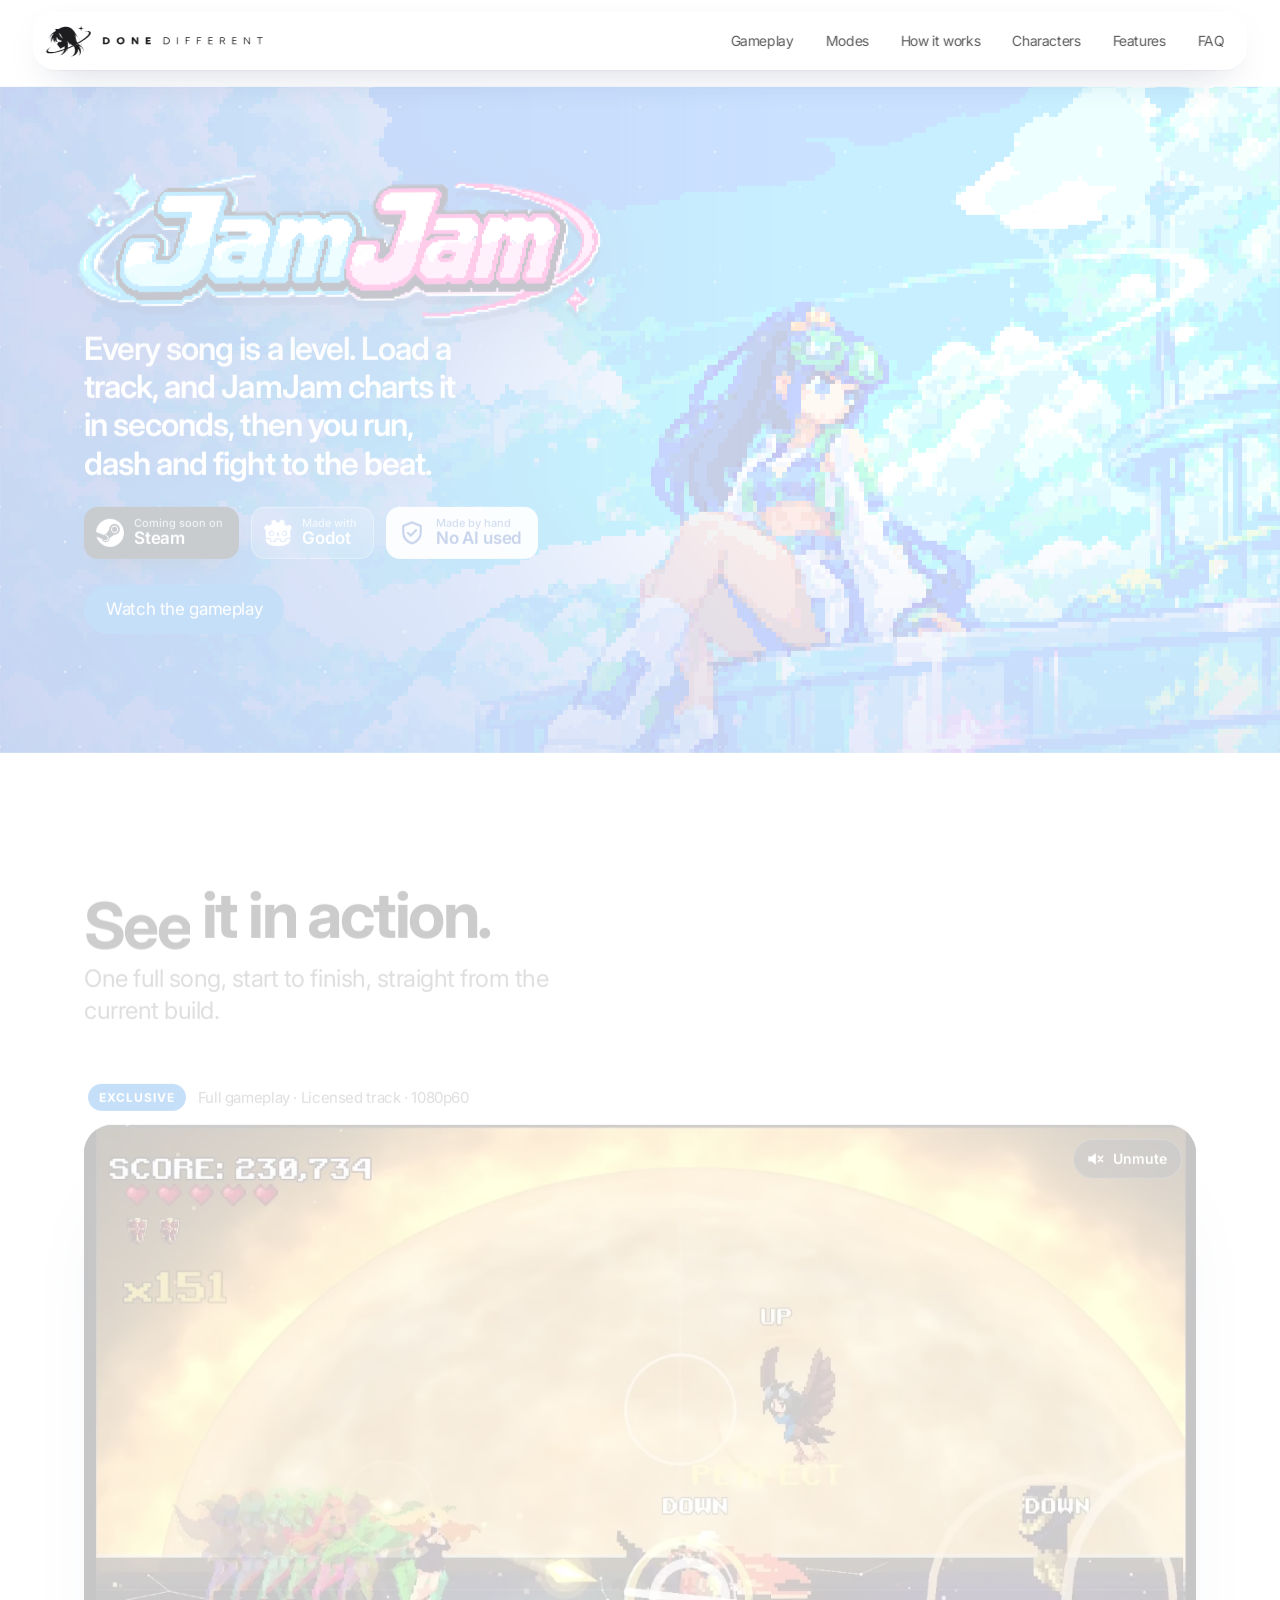
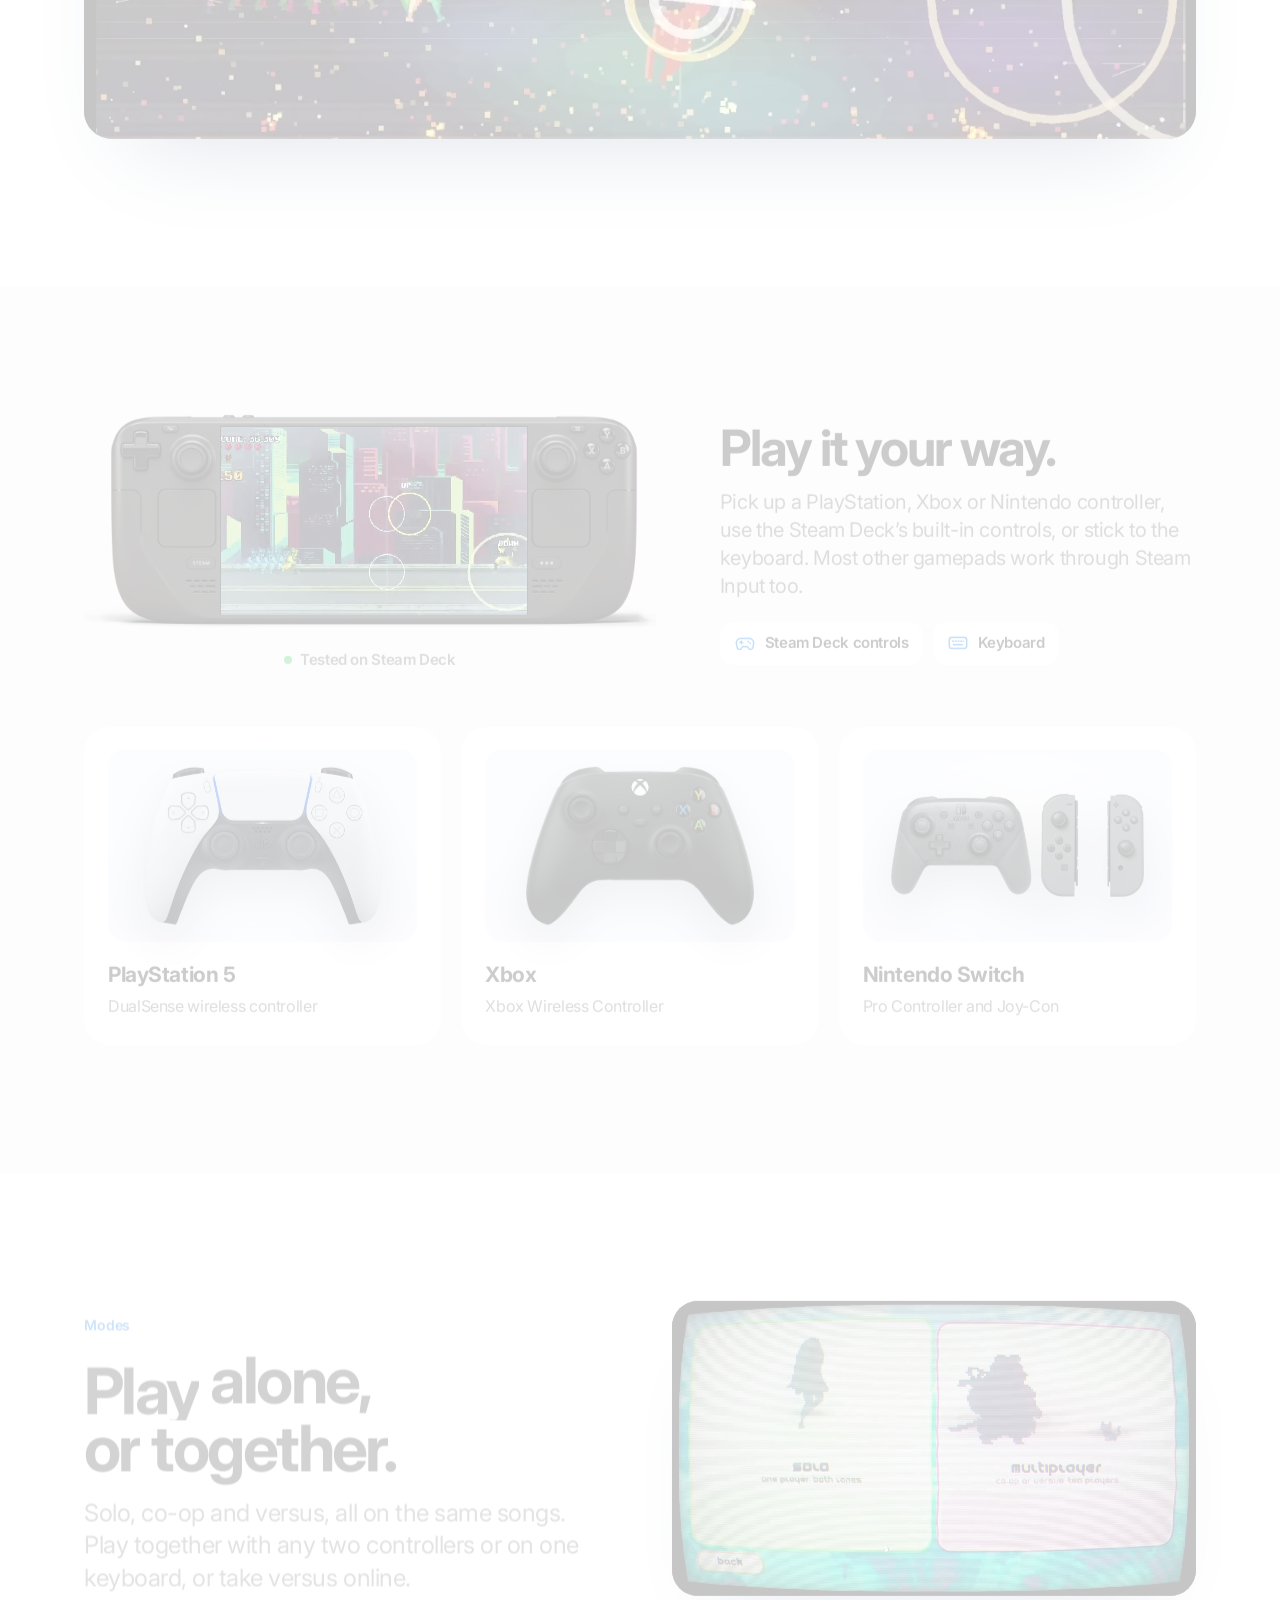
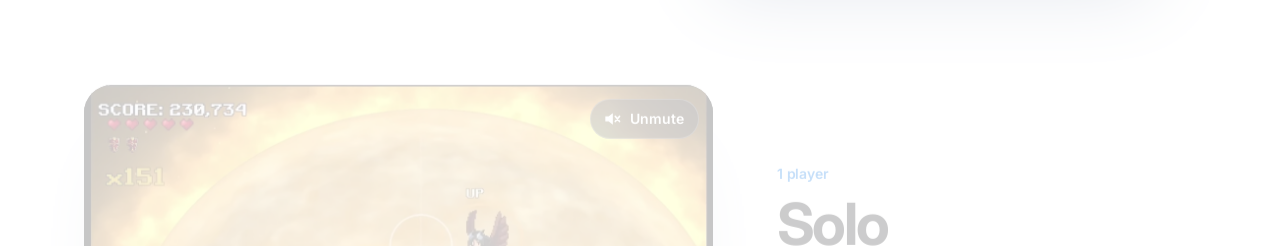
==== commit 7e905d93: "main" ====
--- a/ar/index.html
+++ b/ar/index.html
@@ -1,61 +1,2 @@
-<!DOCTYPE html>
-<html lang="ar" dir="rtl">
-<head>
-<meta charset="utf-8">
-<meta name="viewport" content="width=device-width, initial-scale=1">
-<title>Done Different — ألعاب وبرمجيات للأعمال</title>
-<link rel="alternate" hreflang="en" href="https://donedifferent.net/"><link rel="alternate" hreflang="ar" href="https://donedifferent.net/ar/"><link rel="alternate" hreflang="pl" href="https://donedifferent.net/pl/"><link rel="alternate" hreflang="x-default" href="https://donedifferent.net/"><meta property="og:locale" content="ar_AR"><meta property="og:locale:alternate" content="en_US"><meta property="og:locale:alternate" content="pl_PL"><script type="application/ld+json">[{"@context": "https://schema.org", "@type": "Organization", "name": "Done Different", "url": "https://donedifferent.net/", "logo": "https://donedifferent.net/og.png", "email": "info@donedifferent.net", "description": "An independent studio making games and the software businesses run on.", "sameAs": ["https://games.donedifferent.net/", "https://systems.donedifferent.net/"], "subOrganization": [{"@type": "Organization", "name": "Done Different Games", "url": "https://games.donedifferent.net/"}, {"@type": "Organization", "name": "Done Different Systems", "url": "https://systems.donedifferent.net/"}]}, {"@context": "https://schema.org", "@type": "WebSite", "name": "Done Different", "url": "https://donedifferent.net/"}]</script><link rel="canonical" href="https://donedifferent.net/ar/">
-<meta name="theme-color" content="#0B0B0D">
-<meta name="description" content="Done Different استوديو يصنع ألعاب الفيديو والبرمجيات التي تُدار بها الأعمال الحقيقية. اختر وجهتك: الألعاب، أو المواقع وأنظمة الأعمال.">
-<meta property="og:type" content="website">
-<meta property="og:site_name" content="Done Different">
-<meta property="og:url" content="https://donedifferent.net/ar/">
-<meta property="og:title" content="Done Different — ألعاب وبرمجيات للأعمال">
-<meta property="og:description" content="ألعاب فيديو، وبرمجيات تُدار بها أعمال حقيقية.">
-<meta property="og:image" content="https://donedifferent.net/og.png">
-<meta property="og:image:width" content="1200">
-<meta property="og:image:height" content="630">
-<meta property="og:image:alt" content="شعار Done Different">
-<meta name="twitter:card" content="summary_large_image">
-<meta name="twitter:title" content="Done Different — ألعاب وبرمجيات للأعمال">
-<meta name="twitter:description" content="ألعاب فيديو، وبرمجيات تُدار بها أعمال حقيقية.">
-<meta name="twitter:image" content="https://donedifferent.net/og.png">
-<link rel="icon" type="image/png" href="/assets/cfc0f4f850.png">
-<link rel="apple-touch-icon" href="../apple-touch-icon.png">
-<link rel="preconnect" href="https://fonts.googleapis.com"><link rel="preconnect" href="https://fonts.gstatic.com" crossorigin>
-<link href="https://fonts.googleapis.com/css2?family=Inter:wght@400;500;600;700&family=Tajawal:wght@500;700&display=swap" rel="stylesheet">
-<link rel="stylesheet" href="/assets/d-d2582e5894.css">
-<script>window.DD_MAIL={"url": ""}</script><script>window.DD_T={"words": ["أعمالاً حقيقية.", "متاجر أونلاين.", "كاونتر المحل.", "المستودع.", "كل وردية.", "وحتى الألعاب."], "getin": "تواصل معي", "copied": "تم النسخ", "est0": "اختر ما تحتاجه", "est1": "موقع إلكتروني، يبدأ من {p}", "est2": "موقع + نقاط بيع أو ERP، يبدأ من {p}", "est3": "الباقة الكاملة، تبدأ من {p}", "bUnder": "أقل من {a}", "bRange": "من {a} إلى {b}", "bOver": "أكثر من {a}", "none": "لم تختر شيئاً بعد", "send": "أرسل الطلب", "cont": "متابعة", "sending": "جارٍ الإرسال…", "e1": "اختر شيئاً واحداً على الأقل.", "e2": "أضف اسمك من فضلك.", "e3": "تحقق من بريدك الإلكتروني من فضلك.", "thanks": "شكراً {n}، وصلني طلبك.", "autosub": "وصلنا طلبك يا {n}", "press": "مرّر للبدء", "sfx_l": "أصوات القائمة", "on": "تشغيل", "off": "إيقاف", "sfx": "تشغيل أو إيقاف أصوات القائمة", "recap": "ما أرسلته", "budgetL": "الميزانية", "noreply": "سأرد عليك على البريد الذي كتبته.", "copied2": "تم النسخ. الصقه في أي رسالة إلى info@donedifferent.net", "copy": "رسالة تأكيد في طريقها إلى بريدك.", "mail": "يُفترض أن يكون تطبيق البريد قد فُتح وكل شيء معبّأ. فقط اضغط إرسال.", "auto": "شكراً لتواصلك مع Done Different. وصلني طلبك وسأقرأه بنفسي، وسأرد عليك قريباً ببعض الأسئلة وموعد لمكالمة قصيرة. زياد عيسى"}</script></head>
-<body><h1 class="sr-only">Done Different. استوديو مستقل يصنع الألعاب والأنظمة التي تعمل عليها الشركات.</h1>
-<svg width="0" height="0" style="position:absolute" aria-hidden="true"><defs><symbol id="dd-mark" viewBox="0 0 1567 1102"><path fill="currentColor" fill-rule="evenodd" d="M869.5 1084.1C868.9 1083.0 872.8 1080.0 875.0 1080.0C875.8 1080.0 877.8 1079.3 879.4 1078.5C880.9 1077.7 882.7 1077.0 883.4 1077.0C884.0 1077.0 888.3 1075.0 893.0 1072.7C931.2 1053.5 961.7 1020.9 981.4 978.2C998.2 941.7 1004.3 915.2 1004.4 878.5C1004.5 834.0 995.6 800.1 970.7 750.1L961.5 731.8L964.5 729.4C966.2 728.1 967.9 727.0 968.3 727.0C968.8 727.0 974.6 723.7 981.3 719.8C988.0 715.8 1015.1 701.7 1041.5 688.4C1067.9 675.2 1092.7 662.7 1096.5 660.7C1100.3 658.7 1107.1 655.5 1111.4 653.5C1119.1 650.1 1119.4 650.0 1121.9 651.7C1125.6 654.1 1141.4 666.4 1149.1 672.9C1156.5 679.2 1174.0 693.4 1190.2 706.4C1196.1 711.1 1201.8 715.0 1202.9 715.0C1205.3 715.0 1207.5 706.7 1209.5 689.3C1212.3 665.2 1211.0 640.1 1205.7 617.5C1201.2 598.4 1200.5 596.0 1199.2 596.0C1198.4 596.0 1195.1 597.6 1191.9 599.5C1188.6 601.4 1185.7 603.0 1185.5 603.0C1185.3 603.0 1180.6 605.7 1175.1 609.0C1169.5 612.3 1164.8 615.0 1164.5 615.0C1164.3 615.0 1160.8 616.9 1156.8 619.3C1152.8 621.7 1148.8 623.9 1148.0 624.3C1147.2 624.7 1145.6 625.6 1144.5 626.3C1143.4 627.0 1139.3 629.3 1135.5 631.5C1131.6 633.7 1127.6 636.0 1126.5 636.7C1125.4 637.4 1123.8 638.2 1123.0 638.6C1122.2 639.0 1115.7 642.8 1108.5 647.0C1095.9 654.4 1081.3 662.5 1062.5 672.5C1040.9 683.9 1036.3 686.4 1033.5 688.0C1031.8 689.0 1026.5 691.9 1021.5 694.5C1016.5 697.1 1009.3 701.0 1005.3 703.1C1001.3 705.3 980.9 715.6 959.8 726.1C924.0 744.0 905.5 752.8 873.5 767.0C866.4 770.2 856.2 774.8 851.0 777.3C838.0 783.4 833.0 785.6 822.5 790.0C817.6 792.1 805.2 797.4 795.0 801.8C784.8 806.2 772.5 811.5 767.5 813.5C755.3 818.5 754.2 819.3 753.4 823.7C753.1 825.8 752.2 829.5 751.5 832.0C750.8 834.5 749.5 839.2 748.6 842.5C747.7 845.8 746.3 850.1 745.5 852.0C744.8 853.9 742.8 859.1 741.0 863.5C739.3 867.9 737.3 872.7 736.5 874.2C735.7 875.6 735.0 877.4 735.0 878.1C735.0 879.9 722.0 905.6 715.9 915.8C708.4 928.3 700.5 939.2 692.8 947.4C684.9 955.8 683.1 955.8 689.6 947.4C701.5 932.3 715.1 906.8 721.0 889.0C722.6 883.9 723.5 881.0 727.4 867.5C730.0 858.6 735.0 833.9 735.0 830.0C735.0 827.4 732.6 827.5 727.6 830.3C724.2 832.3 723.3 833.6 719.8 842.5C696.5 901.8 654.7 953.5 596.5 995.1C583.0 1004.7 534.2 1032.0 530.5 1032.0C530.2 1032.0 527.6 1033.1 524.7 1034.5C519.7 1037.0 507.7 1041.8 497.7 1045.5C494.4 1046.6 492.5 1046.9 491.8 1046.2C491.3 1045.7 491.2 1045.0 491.7 1044.7C492.1 1044.5 496.6 1042.1 501.5 1039.5C550.5 1013.7 591.3 966.8 616.1 908.0C621.6 894.8 631.4 866.0 630.6 865.2C630.0 864.7 624.1 866.5 609.0 871.9C591.3 878.1 565.0 887.2 551.0 891.9C536.8 896.7 528.5 899.3 504.5 906.5C497.9 908.5 491.4 910.5 490.0 911.0C488.6 911.5 484.4 912.8 480.5 913.9C476.6 915.0 465.2 918.4 455.0 921.4C444.8 924.4 434.7 927.3 432.5 927.9C430.3 928.4 423.3 930.3 417.0 931.9C364.7 945.8 336.2 952.5 306.0 957.9C296.9 959.5 280.7 962.5 270.0 964.5C227.2 972.3 185.0 976.4 147.5 976.4C99.9 976.3 73.8 972.0 50.8 960.4C26.4 948.1 18.0 936.3 18.0 914.1C18.0 898.1 20.9 889.3 32.1 871.3C46.2 848.8 83.0 812.3 113.8 790.2C116.4 788.3 123.0 783.5 128.5 779.5C164.9 753.1 197.3 731.9 198.9 733.5C199.2 733.9 199.0 734.4 198.4 734.8C180.5 747.1 142.0 777.6 128.0 790.6C123.9 794.5 118.3 799.6 115.7 802.0C113.0 804.4 106.7 811.4 101.6 817.4C76.9 846.8 66.4 872.1 71.3 890.0C76.5 908.8 92.7 920.8 122.5 928.0C142.8 932.9 149.7 933.5 185.5 933.4C219.8 933.2 230.6 932.5 267.0 927.6C299.9 923.2 355.4 912.0 399.5 900.8C403.9 899.7 409.8 898.2 412.5 897.5C415.2 896.8 421.3 895.2 426.0 893.8C430.7 892.4 437.4 890.5 441.0 889.5C455.8 885.4 490.5 875.1 501.5 871.5C503.7 870.8 510.2 868.7 516.0 866.9C531.4 862.2 575.2 847.7 585.0 844.0C589.7 842.3 595.3 840.3 597.5 839.5C604.4 837.2 616.4 833.0 618.5 832.1C619.6 831.6 623.6 830.2 627.5 829.0C641.3 824.5 640.4 825.8 642.0 807.5C644.7 777.4 645.0 771.3 644.9 753.2C644.7 731.9 644.3 730.6 639.2 735.2C636.4 737.8 621.9 748.1 609.0 756.7C604.9 759.4 595.2 765.2 587.5 769.5C579.8 773.7 573.0 777.6 572.5 778.0C570.0 779.9 541.0 794.4 531.4 798.5C514.0 805.9 503.5 808.1 496.1 806.0C487.5 803.6 483.4 798.4 476.9 782.2C470.1 764.9 465.3 758.7 453.8 751.9C446.8 747.8 443.0 743.1 443.0 738.6C443.0 734.0 441.3 732.2 432.0 727.5C421.8 722.2 419.0 718.4 419.0 709.4C418.9 701.5 416.0 696.7 403.1 683.5C390.4 670.7 383.0 661.1 383.0 657.4C383.0 656.2 384.1 654.5 385.4 653.7C393.4 648.4 405.2 635.8 409.9 627.5C415.2 618.2 417.5 605.6 415.1 599.5C414.1 597.1 415.5 594.0 417.5 594.0C419.9 594.0 439.8 587.2 442.7 585.3C452.6 579.2 457.1 573.0 451.7 573.0C450.4 573.0 448.9 573.5 448.2 574.2C446.2 576.2 445.7 574.3 447.2 569.8C449.1 564.1 450.8 564.0 458.9 569.4C465.6 573.8 465.9 574.2 468.9 581.9C470.6 586.3 472.0 591.3 472.0 593.0C472.0 597.5 473.6 597.5 485.6 593.4C497.9 589.3 509.1 583.9 516.5 578.6C519.2 576.6 522.1 575.0 522.9 575.0C525.5 575.0 537.5 566.1 542.3 560.6C545.0 557.5 548.5 554.6 550.5 553.9C552.4 553.2 554.0 552.0 554.0 551.3C554.0 549.8 553.5 549.6 539.0 544.3C514.8 535.6 484.8 518.3 463.3 500.8C452.2 491.8 451.0 493.2 459.5 505.6C466.4 515.7 484.2 535.5 491.0 540.5C496.1 544.3 497.5 547.9 493.5 547.2C490.7 546.7 471.1 534.7 462.2 528.1C454.9 522.6 434.2 501.6 424.7 489.9C408.7 470.4 388.6 431.6 379.4 402.6C377.3 395.7 375.8 400.0 370.4 430.5C367.9 444.1 367.7 447.9 367.6 471.0C367.5 488.7 367.9 498.3 368.8 502.5C375.0 530.7 377.6 539.5 383.0 550.5C388.3 561.2 400.6 578.4 406.6 583.3C414.1 589.6 405.3 589.8 386.5 584.0C351.9 573.1 324.3 546.7 313.3 514.1C307.4 496.4 306.8 498.1 307.4 529.8C307.8 551.3 308.3 558.1 309.9 565.0C314.0 582.9 320.3 597.4 327.7 606.1C334.9 614.6 332.5 615.5 321.6 608.3C301.8 595.4 288.0 581.1 276.3 561.5C263.7 540.2 258.6 525.8 254.4 499.9C252.8 489.7 252.9 454.6 254.6 440.8C255.4 434.8 254.1 434.6 250.3 440.3C248.8 442.7 244.1 449.8 239.9 456.1C215.2 493.0 202.0 531.9 202.0 567.5C202.0 582.7 203.7 590.4 209.5 602.3C213.8 611.2 213.4 613.3 208.3 607.5C200.0 598.0 189.4 577.0 185.2 562.0C179.2 540.5 178.3 505.3 182.9 480.0C187.2 456.7 197.1 423.2 204.6 406.2C205.9 403.2 207.0 400.4 207.0 399.9C207.0 398.5 217.1 377.1 221.0 370.1C224.2 364.4 229.4 355.0 233.4 347.6C237.3 340.4 250.7 320.7 261.2 306.7C274.0 289.6 273.8 289.4 256.1 300.5C222.5 321.6 204.5 335.5 181.7 357.9C162.1 377.1 154.0 388.1 142.9 410.0C131.7 432.2 127.3 455.4 130.3 476.4C131.4 483.6 129.9 483.2 127.4 475.7C126.0 471.6 125.6 467.4 125.7 455.0C125.8 435.4 128.3 423.7 136.9 402.5C138.3 399.2 145.0 385.7 147.2 382.0C158.6 362.4 169.7 346.0 179.3 334.5C185.7 326.8 211.0 299.2 212.0 298.8C212.4 298.6 218.5 293.2 225.6 286.8C251.3 263.5 287.9 237.0 324.0 215.5C333.1 210.1 341.1 205.1 341.9 204.4C343.1 203.3 342.9 202.2 340.5 196.8C329.8 173.1 327.1 146.4 333.9 132.5C337.3 125.7 339.5 124.1 343.2 126.1C347.8 128.6 368.8 133.3 383.0 135.0C393.6 136.3 420.8 136.3 436.2 135.0L448.0 134.0L460.7 127.0C541.4 82.9 631.9 59.4 709.0 62.4C753.9 64.2 799.1 76.0 836.7 95.6C875.2 115.7 898.7 132.8 928.6 162.5C947.4 181.2 958.6 194.5 975.6 218.6C989.9 238.9 1012.5 275.0 1026.3 299.4C1031.2 308.3 1036.5 317.3 1038.0 319.5C1039.5 321.7 1046.1 332.5 1052.8 343.5C1066.5 366.2 1096.2 411.4 1107.6 426.9C1132.3 460.4 1153.7 495.3 1162.6 516.5C1166.5 525.9 1167.2 527.9 1166.8 529.6C1166.3 532.3 1164.8 531.8 1163.8 528.5C1158.8 512.2 1135.1 472.0 1114.7 445.2C1100.8 427.0 1096.6 421.6 1091.7 416.3C1088.8 413.1 1083.7 407.4 1080.5 403.5C1072.5 394.0 1055.6 374.9 1043.5 361.8C1029.9 347.0 1019.4 335.4 1013.9 328.9C1011.3 325.9 1008.9 323.8 1008.5 324.2C1007.7 325.0 1008.3 327.2 1013.6 345.5C1014.9 349.9 1017.7 362.3 1019.9 373.0C1023.6 391.7 1024.7 398.8 1030.5 443.0C1035.6 481.6 1044.3 516.5 1056.7 548.0C1063.3 564.7 1084.8 607.1 1089.7 613.0C1090.6 614.0 1150.7 578.8 1178.7 560.8C1184.1 557.3 1189.4 554.0 1190.5 553.4C1198.8 548.7 1245.0 518.1 1272.5 499.1C1289.8 487.2 1331.7 456.4 1340.0 449.5C1344.1 446.1 1350.2 441.1 1353.6 438.4C1406.4 395.8 1447.4 354.3 1464.7 325.9C1482.8 296.4 1487.1 280.9 1482.7 262.3C1478.8 246.2 1464.9 232.4 1445.0 224.7C1432.2 219.8 1423.5 217.3 1414.0 215.9C1411.0 215.5 1405.8 214.6 1402.5 214.0C1399.2 213.4 1380.8 212.7 1361.5 212.3C1341.9 211.9 1328.3 211.3 1330.5 210.9C1358.5 205.9 1415.9 203.5 1449.4 206.1C1465.1 207.3 1480.9 209.9 1491.5 213.0C1495.3 214.2 1499.9 215.5 1501.7 215.9C1507.1 217.3 1522.2 225.1 1527.8 229.3C1538.2 237.1 1547.1 251.7 1549.1 264.1C1554.7 297.7 1525.3 348.0 1467.9 403.0C1459.0 411.5 1449.4 420.5 1446.4 423.0C1443.5 425.5 1433.3 434.1 1423.8 442.1C1414.3 450.1 1394.6 465.5 1380.0 476.3C1365.4 487.1 1350.6 498.1 1347.0 500.7C1340.6 505.5 1294.4 536.1 1269.0 552.5C1253.1 562.8 1221.0 582.5 1212.7 587.1C1209.6 588.8 1205.8 591.4 1204.4 592.7L1201.7 595.1L1203.9 596.6C1205.0 597.4 1206.0 599.1 1206.0 600.3C1206.0 601.5 1206.6 604.5 1207.4 607.0C1213.6 626.8 1215.2 636.8 1215.8 660.0C1216.3 683.2 1215.3 696.0 1211.5 710.3C1210.1 715.6 1209.0 720.5 1209.0 721.0C1209.0 721.5 1212.9 725.6 1217.8 730.2C1239.9 751.1 1253.5 766.3 1263.8 781.9C1284.6 813.1 1290.5 830.3 1290.4 859.0C1290.3 875.9 1290.2 876.3 1285.2 892.5C1281.9 903.4 1273.9 918.1 1268.7 923.3C1264.6 927.3 1264.3 925.9 1267.9 920.0C1269.6 917.2 1271.0 914.8 1271.0 914.5C1271.0 914.3 1272.3 911.3 1274.0 907.8C1279.8 895.5 1280.2 893.4 1280.7 876.0C1281.4 852.9 1279.6 845.1 1266.8 818.0C1260.6 804.7 1253.9 795.8 1238.1 779.7C1225.5 766.8 1217.2 759.5 1207.2 752.6C1198.1 746.3 1167.0 727.6 1155.0 721.3C1148.7 717.9 1142.1 714.4 1140.3 713.4C1136.2 711.0 1135.0 712.2 1137.8 715.9C1139.7 718.4 1158.3 748.8 1164.3 759.0C1168.2 765.8 1176.5 782.8 1186.2 804.0C1189.8 811.8 1190.8 814.3 1192.6 820.5C1193.5 823.8 1194.9 828.3 1195.6 830.5C1196.2 832.7 1197.5 837.2 1198.3 840.5C1199.2 843.8 1200.3 848.3 1200.9 850.6C1207.1 874.4 1208.7 923.3 1204.0 943.5C1196.9 973.6 1192.3 984.9 1178.6 1006.0C1168.8 1021.1 1161.9 1029.1 1151.1 1038.2C1141.3 1046.4 1135.6 1049.9 1134.3 1048.6C1133.9 1048.2 1134.0 1047.6 1134.5 1047.2C1136.9 1045.5 1147.9 1032.1 1150.7 1027.4C1162.5 1007.8 1167.0 990.6 1167.0 964.3C1167.0 931.5 1158.7 903.4 1139.2 870.5C1129.2 853.7 1106.5 825.3 1104.5 827.2C1104.1 827.6 1104.4 835.7 1105.0 845.2C1106.1 860.4 1106.1 864.3 1104.6 877.0C1102.6 894.3 1099.0 912.6 1095.5 922.5C1074.3 983.1 1027.7 1030.9 961.5 1059.9C958.8 1061.1 955.1 1062.7 953.5 1063.4C951.9 1064.2 948.7 1065.4 946.5 1066.3C944.3 1067.1 940.7 1068.5 938.5 1069.3C934.6 1070.8 927.0 1073.2 922.0 1074.4C920.6 1074.8 916.1 1076.0 912.0 1077.1C904.4 1079.1 895.6 1080.8 880.0 1083.5C869.8 1085.3 870.3 1085.2 869.5 1084.1ZM742.5 783.9C743.9 782.6 744.5 757.1 743.2 755.8C742.5 755.1 741.9 756.0 741.5 758.6C740.5 764.5 737.1 781.2 736.4 783.9C735.7 786.1 735.9 786.2 738.6 785.6C740.2 785.2 742.0 784.4 742.5 783.9ZM765.8 775.5C768.7 774.1 771.2 773.0 771.5 773.0C773.5 773.0 854.1 736.7 869.0 729.0C872.0 727.5 884.2 721.8 896.0 716.4C919.2 705.9 952.3 689.3 952.8 687.9C953.0 687.4 954.0 687.0 955.0 687.0C956.0 687.0 957.2 686.5 957.5 686.0C958.3 684.7 955.5 684.7 953.2 686.0C950.7 687.3 940.7 691.7 932.0 695.3L924.5 698.3L916.5 695.5C906.8 692.1 898.7 688.2 889.7 682.4C879.1 675.6 857.1 659.0 848.2 651.1C840.7 644.5 819.3 621.5 810.7 610.8C806.9 606.0 804.1 604.4 805.5 607.8C805.9 608.7 807.3 612.9 808.7 617.0C814.3 633.8 820.7 648.1 828.9 661.8C832.1 667.2 836.5 674.7 838.8 678.7C844.4 688.3 857.0 705.1 864.3 712.7C867.5 716.1 870.0 719.4 869.8 720.1C868.9 722.7 849.1 704.5 828.2 681.8C808.4 660.2 784.1 622.2 764.7 582.5C757.2 567.2 750.0 551.3 750.0 549.9C750.0 549.5 748.6 546.2 747.0 542.7C745.4 539.1 744.0 535.7 744.0 535.2C744.0 534.7 743.3 533.6 742.4 532.9C740.9 531.7 740.8 531.9 741.2 535.5C741.5 537.7 742.7 543.8 744.0 549.0C746.6 560.2 748.8 572.5 750.0 583.0C750.5 587.1 751.4 593.2 751.9 596.5C756.8 626.1 757.9 637.0 761.1 691.9C762.3 712.4 761.7 739.0 759.3 769.9C758.9 774.9 759.1 778.0 759.7 778.0C760.2 778.0 763.0 776.9 765.8 775.5ZM576.0 470.9C575.5 469.2 574.7 467.3 574.2 466.7C573.7 466.0 572.3 463.0 571.0 460.0C569.8 457.0 567.7 452.2 566.4 449.5C560.7 436.9 558.0 430.8 558.0 430.4C558.0 430.1 555.1 423.9 551.6 416.7C548.1 409.4 544.3 401.5 543.2 399.0C542.1 396.5 539.3 390.2 537.0 385.0C534.6 379.8 532.4 375.1 532.0 374.5C531.6 373.9 528.6 368.6 525.5 362.5C507.8 328.6 491.3 307.1 468.7 288.3C464.2 284.5 459.8 280.7 458.8 279.8C457.8 278.8 456.5 278.0 456.0 278.0C452.6 278.0 459.4 300.8 469.1 321.7C471.2 326.3 473.9 332.3 475.2 335.2C478.6 343.3 488.7 362.4 493.4 369.8C495.8 373.5 498.7 378.3 499.8 380.6C504.2 389.3 530.1 423.7 546.4 442.5C552.5 449.6 568.6 467.4 572.7 471.7C575.8 474.9 577.0 474.6 576.0 470.9ZM1211.7 215.8C1211.4 214.5 1209.9 205.8 1208.5 196.5C1205.4 176.4 1200.3 157.4 1195.2 147.0C1191.7 139.8 1191.2 139.3 1184.5 135.8C1173.1 129.7 1147.9 122.6 1130.0 120.5C1121.1 119.5 1119.0 118.9 1119.0 117.5C1119.0 116.6 1120.7 115.9 1123.8 115.5C1133.9 114.2 1153.7 109.7 1165.8 106.1C1180.9 101.5 1185.4 99.6 1189.8 96.3C1197.6 90.4 1206.3 62.8 1210.4 31.1C1211.3 24.2 1212.3 18.4 1212.6 18.1C1213.7 17.0 1215.0 20.7 1215.0 25.0C1215.0 34.1 1221.3 65.0 1225.4 76.5C1231.0 92.4 1233.3 95.6 1242.0 100.0C1252.0 105.1 1288.9 114.9 1298.3 115.0C1300.0 115.1 1302.8 115.7 1304.5 116.4L1307.5 117.8L1305.0 118.7C1303.6 119.3 1299.6 120.0 1296.0 120.4C1270.6 123.2 1239.3 133.7 1233.1 141.6C1225.8 150.8 1216.9 186.0 1214.8 213.9C1214.5 217.9 1212.5 219.1 1211.7 215.8Z"/></symbol><symbol id="dd-word" viewBox="0 0 2555 150"><path fill="currentColor" fill-rule="evenodd" d="M278.0 131.1C258.5 126.0 242.4 110.9 236.8 92.6C234.3 84.3 233.9 69.8 236.0 61.0C243.9 27.8 283.1 9.3 319.8 21.6C333.7 26.2 348.6 39.2 353.8 51.2C359.7 65.2 359.1 87.4 352.4 101.7C349.4 108.0 339.2 118.8 331.7 123.7C319.0 132.0 294.2 135.4 278.0 131.1ZM18.7 130.3C17.7 129.4 17.8 21.0 18.8 21.0C39.9 20.5 76.7 21.0 80.9 21.9C90.5 23.9 104.1 31.1 110.6 37.6C136.4 63.4 128.9 107.2 96.0 123.4C82.3 130.1 76.4 131.0 46.0 131.0C31.4 131.0 19.0 130.7 18.7 130.3ZM473.2 129.7C472.1 128.4 472.4 22.8 473.5 21.0C474.0 20.2 497.1 20.6 499.7 21.5C501.1 22.0 515.9 41.6 526.5 57.0C536.7 71.9 546.8 85.3 548.6 86.3C549.8 87.0 550.0 82.5 550.0 54.6C550.0 16.3 548.5 19.8 564.7 20.2L575.5 20.5L575.5 75.5L575.5 130.5L563.3 130.8C554.3 131.0 550.9 130.7 550.1 129.8C547.4 126.4 524.8 95.5 519.5 88.0C507.9 71.3 500.7 62.0 499.5 62.0C498.4 62.0 498.1 68.5 498.1 95.6C498.1 114.0 497.8 129.6 497.5 130.1C496.5 131.5 474.4 131.2 473.2 129.7ZM693.7 129.6C693.4 128.7 693.1 104.3 693.0 75.2C693.0 30.7 693.2 22.1 694.4 21.1C696.5 19.3 768.5 19.7 770.0 21.5C770.7 22.3 771.0 26.4 770.8 32.1L770.5 41.5L746.5 41.8C733.3 41.9 722.2 42.4 721.7 42.9C720.7 43.9 720.2 60.7 721.1 62.2C721.5 62.8 730.7 63.5 743.1 63.8L764.5 64.5L764.5 74.5L764.5 84.5L743.0 85.0L721.5 85.5L720.9 95.5C720.6 101.0 720.6 106.1 720.8 106.8C721.1 107.7 727.1 108.0 746.0 108.0C766.0 108.0 771.0 108.3 771.9 109.4C772.7 110.3 773.0 114.2 772.8 120.6L772.5 130.5L733.4 130.8C699.7 131.0 694.1 130.8 693.7 129.6ZM975.7 130.3C974.3 129.0 974.9 23.3 976.2 22.3C978.5 20.4 1015.5 19.8 1025.0 21.4C1055.5 26.6 1073.1 46.1 1073.2 74.9C1073.3 99.3 1060.8 118.3 1039.8 125.7C1026.8 130.3 1021.4 131.0 998.5 131.0C986.3 131.0 976.0 130.7 975.7 130.3ZM1190.5 130.0C1189.5 128.3 1189.1 24.7 1190.2 22.8C1191.3 20.6 1199.2 20.3 1200.9 22.4C1201.7 23.3 1201.9 38.5 1201.8 77.1L1201.5 130.5L1196.3 130.8C1193.4 131.0 1190.9 130.6 1190.5 130.0ZM1325.1 129.6C1324.3 128.7 1324.1 113.5 1324.2 74.9L1324.5 21.5L1356.0 21.0C1373.3 20.7 1388.3 20.8 1389.2 21.2C1391.7 22.4 1392.4 25.8 1390.6 28.5L1389.0 31.0L1363.5 31.0C1346.5 31.0 1337.9 31.4 1337.5 32.1C1336.6 33.5 1336.6 67.6 1337.5 68.9C1337.9 69.6 1345.8 70.0 1360.4 70.0C1384.1 70.0 1385.0 70.2 1385.0 75.0C1385.0 79.8 1384.1 80.0 1361.2 80.0C1348.1 80.0 1339.1 80.4 1337.9 81.1C1336.0 82.1 1335.9 83.1 1336.1 105.5C1336.1 118.4 1335.9 129.3 1335.5 129.9C1334.6 131.5 1326.5 131.2 1325.1 129.6ZM1503.5 129.8C1503.2 129.1 1503.1 104.4 1503.2 75.0L1503.5 21.5L1536.0 21.5L1568.5 21.5L1568.8 25.1C1569.0 27.2 1568.6 29.1 1567.7 29.8C1566.8 30.6 1558.1 31.1 1540.4 31.2L1514.5 31.5L1514.3 49.0C1514.3 58.6 1514.4 67.3 1514.7 68.2C1515.1 69.8 1517.3 70.0 1539.3 70.2L1563.5 70.5L1563.5 75.0L1563.5 79.5L1539.8 80.0C1526.8 80.3 1515.8 80.8 1515.4 81.2C1515.0 81.6 1514.5 92.4 1514.3 105.2C1514.1 118.0 1513.7 129.1 1513.5 129.8C1513.2 130.5 1511.3 131.0 1508.5 131.0C1505.8 131.0 1503.7 130.5 1503.5 129.8ZM1683.6 130.1C1682.5 128.4 1682.9 22.7 1684.0 21.6C1685.4 20.2 1748.9 20.6 1750.7 22.1C1752.5 23.7 1752.3 26.4 1750.2 28.9C1748.6 30.9 1747.6 31.0 1722.0 31.3L1695.5 31.5L1695.2 48.9C1695.0 61.2 1695.3 66.7 1696.1 67.7C1697.1 68.9 1701.4 69.1 1720.8 68.9C1739.8 68.8 1744.4 69.0 1745.1 70.1C1746.3 72.0 1746.2 74.7 1745.0 77.1C1744.0 78.9 1742.6 79.0 1720.7 79.0C1703.9 79.0 1697.1 79.3 1696.2 80.2C1694.7 81.7 1694.5 116.7 1696.0 119.0C1696.8 120.3 1701.1 120.5 1724.2 120.5L1751.5 120.5L1752.4 123.2C1753.1 125.1 1753.0 126.7 1752.2 128.5L1751.0 131.0L1717.6 131.0C1699.2 131.0 1683.9 130.6 1683.6 130.1ZM1868.6 129.5C1867.7 127.0 1867.9 23.7 1868.9 22.1C1869.6 21.1 1874.4 20.8 1893.1 20.9C1915.0 21.1 1916.9 21.2 1923.4 23.5C1939.9 29.3 1948.0 45.8 1942.4 62.3C1940.8 67.1 1932.8 77.0 1930.5 77.0C1929.8 77.0 1928.7 77.6 1928.1 78.3C1927.5 79.1 1925.2 80.3 1922.9 81.0C1917.7 82.7 1917.1 84.4 1920.2 87.8C1922.3 90.2 1926.3 95.9 1940.7 117.3C1943.0 120.7 1945.8 124.7 1946.9 126.2C1950.3 130.5 1949.7 131.1 1942.3 130.8L1935.5 130.5L1924.5 113.8C1918.5 104.6 1911.7 94.2 1909.5 90.8L1905.5 84.5L1894.5 84.2C1888.5 84.1 1882.8 84.4 1882.0 85.0C1880.8 85.8 1880.4 89.9 1880.0 108.2L1879.5 130.5L1874.4 130.8C1870.4 131.0 1869.1 130.7 1868.6 129.5ZM2062.2 129.8C2060.8 128.4 2060.4 24.4 2061.9 22.2C2063.0 20.4 2126.5 20.3 2128.6 22.1C2130.5 23.7 2130.4 27.4 2128.2 29.3C2126.8 30.6 2122.6 30.9 2100.6 31.0C2086.4 31.0 2074.4 31.3 2074.0 31.5C2073.4 31.9 2073.8 66.9 2074.4 67.7C2074.4 67.8 2085.0 68.0 2097.9 68.2C2119.3 68.6 2121.4 68.8 2122.6 70.5C2124.4 73.0 2124.4 75.5 2122.4 77.4C2121.1 78.8 2117.5 79.0 2098.5 79.0C2079.4 79.0 2075.9 79.2 2074.6 80.6C2073.2 82.0 2073.0 84.5 2073.6 100.3C2073.9 110.3 2074.5 118.9 2075.0 119.3C2075.4 119.8 2088.1 120.2 2103.1 120.3L2130.5 120.5L2130.5 125.5L2130.5 130.5L2097.0 130.8C2071.7 131.0 2063.1 130.7 2062.2 129.8ZM2247.6 129.4C2246.3 126.0 2246.9 22.0 2248.2 21.6C2248.9 21.3 2251.5 20.9 2253.9 20.7C2258.0 20.2 2258.7 20.4 2261.4 23.4C2266.1 28.3 2291.5 62.9 2323.5 107.8C2324.4 109.0 2325.5 110.0 2326.0 110.0C2326.6 110.0 2327.0 93.3 2327.0 66.2C2327.0 33.5 2327.3 22.1 2328.2 21.2C2329.8 19.6 2336.5 19.7 2337.9 21.4C2338.7 22.3 2338.9 37.6 2338.8 76.6L2338.5 130.5L2332.3 130.8L2326.2 131.1L2320.7 123.8C2317.8 119.8 2311.5 111.1 2307.0 104.5C2297.9 91.5 2284.1 72.5 2272.1 56.3C2267.9 50.7 2263.7 45.0 2262.7 43.5C2261.7 42.1 2260.5 41.2 2260.0 41.5C2259.5 41.8 2259.1 60.7 2259.0 85.2C2259.0 115.2 2258.6 128.7 2257.9 129.7C2256.3 131.6 2248.4 131.4 2247.6 129.4ZM2489.7 130.3C2489.3 130.0 2488.9 113.0 2488.9 92.6C2488.8 72.2 2488.5 50.1 2488.1 43.5L2487.5 31.5L2470.6 31.2C2460.2 31.1 2453.1 30.5 2452.3 29.9C2450.7 28.5 2450.6 22.4 2452.1 21.4C2452.9 20.9 2502.5 20.7 2537.3 21.0C2537.7 21.0 2538.0 23.1 2537.8 25.8L2537.5 30.5L2520.1 30.8C2510.5 30.9 2502.2 31.4 2501.6 31.9C2500.8 32.5 2500.4 48.4 2500.2 81.2C2500.0 107.7 2499.6 129.8 2499.3 130.2C2498.8 131.2 2490.6 131.2 2489.7 130.3ZM1028.0 117.3C1047.4 112.0 1058.6 98.5 1059.8 79.2C1061.1 56.3 1051.2 40.6 1031.0 33.7C1023.9 31.3 990.9 30.0 988.5 32.0C987.2 33.1 987.0 39.1 987.0 75.4C987.0 101.7 987.4 118.0 988.0 118.6C989.5 120.1 1021.5 119.2 1028.0 117.3ZM305.6 107.6C322.1 103.2 331.5 87.8 328.9 69.6C325.0 42.1 293.5 31.5 272.9 50.7C265.9 57.3 263.5 63.4 263.5 75.0C263.5 92.2 270.9 102.7 286.3 107.5C291.8 109.3 299.3 109.3 305.6 107.6ZM78.4 105.3C84.5 103.1 91.0 96.8 94.1 90.4C96.1 86.2 96.4 83.9 96.5 74.5C96.5 63.5 96.5 63.5 92.8 57.9C85.1 46.0 73.8 41.4 54.0 42.2L45.5 42.5L45.2 74.0C45.1 91.3 45.2 106.1 45.5 106.9C46.3 109.0 71.7 107.8 78.4 105.3ZM1917.1 71.5C1929.2 67.2 1934.9 54.1 1929.7 42.6C1927.5 37.9 1926.4 36.7 1921.8 34.3C1916.7 31.7 1915.7 31.6 1899.7 31.2C1887.5 30.9 1882.6 31.1 1881.5 32.0C1880.3 33.0 1880.0 36.6 1880.0 51.5C1880.0 61.6 1880.3 70.5 1880.6 71.4C1881.5 73.7 1910.7 73.7 1917.1 71.5Z"/></symbol><symbol id="dd-full" viewBox="0 0 2555 1360"><path fill="currentColor" fill-rule="evenodd" d="M278.0 1341.1C258.5 1336.0 242.4 1320.9 236.8 1302.6C234.3 1294.3 233.9 1279.8 236.0 1271.0C243.9 1237.8 283.1 1219.3 319.8 1231.6C333.7 1236.2 348.6 1249.2 353.8 1261.2C359.7 1275.2 359.1 1297.4 352.4 1311.7C349.4 1318.0 339.2 1328.8 331.7 1333.7C319.0 1342.0 294.2 1345.4 278.0 1341.1ZM18.7 1340.3C17.7 1339.4 17.8 1231.0 18.8 1231.0C39.9 1230.5 76.7 1231.0 80.9 1231.9C90.5 1233.9 104.1 1241.1 110.6 1247.6C136.4 1273.4 128.9 1317.2 96.0 1333.4C82.3 1340.1 76.4 1341.0 46.0 1341.0C31.4 1341.0 19.0 1340.7 18.7 1340.3ZM473.2 1339.7C472.1 1338.4 472.4 1232.8 473.5 1231.0C474.0 1230.2 497.1 1230.6 499.7 1231.5C501.1 1232.0 515.9 1251.6 526.5 1267.0C536.7 1281.9 546.8 1295.3 548.6 1296.3C549.8 1297.0 550.0 1292.5 550.0 1264.6C550.0 1226.3 548.5 1229.8 564.7 1230.2L575.5 1230.5L575.5 1285.5L575.5 1340.5L563.3 1340.8C554.3 1341.0 550.9 1340.7 550.1 1339.8C547.4 1336.4 524.8 1305.5 519.5 1298.0C507.9 1281.3 500.7 1272.0 499.5 1272.0C498.4 1272.0 498.1 1278.5 498.1 1305.6C498.1 1324.0 497.8 1339.6 497.5 1340.1C496.5 1341.5 474.4 1341.2 473.2 1339.7ZM693.7 1339.6C693.4 1338.7 693.1 1314.3 693.0 1285.2C693.0 1240.7 693.2 1232.1 694.4 1231.1C696.5 1229.3 768.5 1229.7 770.0 1231.5C770.7 1232.3 771.0 1236.4 770.8 1242.1L770.5 1251.5L746.5 1251.8C733.3 1251.9 722.2 1252.4 721.7 1252.9C720.7 1253.9 720.2 1270.7 721.1 1272.2C721.5 1272.8 730.7 1273.5 743.1 1273.8L764.5 1274.5L764.5 1284.5L764.5 1294.5L743.0 1295.0L721.5 1295.5L720.9 1305.5C720.6 1311.0 720.6 1316.1 720.8 1316.8C721.1 1317.7 727.1 1318.0 746.0 1318.0C766.0 1318.0 771.0 1318.3 771.9 1319.4C772.7 1320.3 773.0 1324.2 772.8 1330.6L772.5 1340.5L733.4 1340.8C699.7 1341.0 694.1 1340.8 693.7 1339.6ZM975.7 1340.3C974.3 1339.0 974.9 1233.3 976.2 1232.3C978.5 1230.4 1015.5 1229.8 1025.0 1231.4C1055.5 1236.6 1073.1 1256.1 1073.2 1284.9C1073.3 1309.3 1060.8 1328.3 1039.8 1335.7C1026.8 1340.3 1021.4 1341.0 998.5 1341.0C986.3 1341.0 976.0 1340.7 975.7 1340.3ZM1190.5 1340.0C1189.5 1338.3 1189.1 1234.7 1190.2 1232.8C1191.3 1230.6 1199.2 1230.3 1200.9 1232.4C1201.7 1233.3 1201.9 1248.5 1201.8 1287.1L1201.5 1340.5L1196.3 1340.8C1193.4 1341.0 1190.9 1340.6 1190.5 1340.0ZM1325.1 1339.6C1324.3 1338.7 1324.1 1323.5 1324.2 1284.9L1324.5 1231.5L1356.0 1231.0C1373.3 1230.7 1388.3 1230.8 1389.2 1231.2C1391.7 1232.4 1392.4 1235.8 1390.6 1238.5L1389.0 1241.0L1363.5 1241.0C1346.5 1241.0 1337.9 1241.4 1337.5 1242.1C1336.6 1243.5 1336.6 1277.6 1337.5 1278.9C1337.9 1279.6 1345.8 1280.0 1360.4 1280.0C1384.1 1280.0 1385.0 1280.2 1385.0 1285.0C1385.0 1289.8 1384.1 1290.0 1361.2 1290.0C1348.1 1290.0 1339.1 1290.4 1337.9 1291.1C1336.0 1292.1 1335.9 1293.1 1336.1 1315.5C1336.1 1328.4 1335.9 1339.3 1335.5 1339.9C1334.6 1341.5 1326.5 1341.2 1325.1 1339.6ZM1503.5 1339.8C1503.2 1339.1 1503.1 1314.4 1503.2 1285.0L1503.5 1231.5L1536.0 1231.5L1568.5 1231.5L1568.8 1235.1C1569.0 1237.2 1568.6 1239.1 1567.7 1239.8C1566.8 1240.6 1558.1 1241.1 1540.4 1241.2L1514.5 1241.5L1514.3 1259.0C1514.3 1268.6 1514.4 1277.3 1514.7 1278.2C1515.1 1279.8 1517.3 1280.0 1539.3 1280.2L1563.5 1280.5L1563.5 1285.0L1563.5 1289.5L1539.8 1290.0C1526.8 1290.3 1515.8 1290.8 1515.4 1291.2C1515.0 1291.6 1514.5 1302.4 1514.3 1315.2C1514.1 1328.0 1513.7 1339.1 1513.5 1339.8C1513.2 1340.5 1511.3 1341.0 1508.5 1341.0C1505.8 1341.0 1503.7 1340.5 1503.5 1339.8ZM1683.6 1340.1C1682.5 1338.4 1682.9 1232.7 1684.0 1231.6C1685.4 1230.2 1748.9 1230.6 1750.7 1232.1C1752.5 1233.7 1752.3 1236.4 1750.2 1238.9C1748.6 1240.9 1747.6 1241.0 1722.0 1241.3L1695.5 1241.5L1695.2 1258.9C1695.0 1271.2 1695.3 1276.7 1696.1 1277.7C1697.1 1278.9 1701.4 1279.1 1720.8 1278.9C1739.8 1278.8 1744.4 1279.0 1745.1 1280.1C1746.3 1282.0 1746.2 1284.7 1745.0 1287.1C1744.0 1288.9 1742.6 1289.0 1720.7 1289.0C1703.9 1289.0 1697.1 1289.3 1696.2 1290.2C1694.7 1291.7 1694.5 1326.7 1696.0 1329.0C1696.8 1330.3 1701.1 1330.5 1724.2 1330.5L1751.5 1330.5L1752.4 1333.2C1753.1 1335.1 1753.0 1336.7 1752.2 1338.5L1751.0 1341.0L1717.6 1341.0C1699.2 1341.0 1683.9 1340.6 1683.6 1340.1ZM1868.6 1339.5C1867.7 1337.0 1867.9 1233.7 1868.9 1232.1C1869.6 1231.1 1874.4 1230.8 1893.1 1230.9C1915.0 1231.1 1916.9 1231.2 1923.4 1233.5C1939.9 1239.3 1948.0 1255.8 1942.4 1272.3C1940.8 1277.1 1932.8 1287.0 1930.5 1287.0C1929.8 1287.0 1928.7 1287.6 1928.1 1288.3C1927.5 1289.1 1925.2 1290.3 1922.9 1291.0C1917.7 1292.7 1917.1 1294.4 1920.2 1297.8C1922.3 1300.2 1926.3 1305.9 1940.7 1327.3C1943.0 1330.7 1945.8 1334.7 1946.9 1336.2C1950.3 1340.5 1949.7 1341.1 1942.3 1340.8L1935.5 1340.5L1924.5 1323.8C1918.5 1314.6 1911.7 1304.2 1909.5 1300.8L1905.5 1294.5L1894.5 1294.2C1888.5 1294.1 1882.8 1294.4 1882.0 1295.0C1880.8 1295.8 1880.4 1299.9 1880.0 1318.2L1879.5 1340.5L1874.4 1340.8C1870.4 1341.0 1869.1 1340.7 1868.6 1339.5ZM2062.2 1339.8C2060.8 1338.4 2060.4 1234.4 2061.9 1232.2C2063.0 1230.4 2126.5 1230.3 2128.6 1232.1C2130.5 1233.7 2130.4 1237.4 2128.2 1239.3C2126.8 1240.6 2122.6 1240.9 2100.6 1241.0C2086.4 1241.0 2074.4 1241.3 2074.0 1241.5C2073.4 1241.9 2073.8 1276.9 2074.4 1277.7C2074.4 1277.8 2085.0 1278.0 2097.9 1278.2C2119.3 1278.6 2121.4 1278.8 2122.6 1280.5C2124.4 1283.0 2124.4 1285.5 2122.4 1287.4C2121.1 1288.8 2117.5 1289.0 2098.5 1289.0C2079.4 1289.0 2075.9 1289.2 2074.6 1290.6C2073.2 1292.0 2073.0 1294.5 2073.6 1310.3C2073.9 1320.3 2074.5 1328.9 2075.0 1329.3C2075.4 1329.8 2088.1 1330.2 2103.1 1330.3L2130.5 1330.5L2130.5 1335.5L2130.5 1340.5L2097.0 1340.8C2071.7 1341.0 2063.1 1340.7 2062.2 1339.8ZM2247.6 1339.4C2246.3 1336.0 2246.9 1232.0 2248.2 1231.6C2248.9 1231.3 2251.5 1230.9 2253.9 1230.7C2258.0 1230.2 2258.7 1230.4 2261.4 1233.4C2266.1 1238.3 2291.5 1272.9 2323.5 1317.8C2324.4 1319.0 2325.5 1320.0 2326.0 1320.0C2326.6 1320.0 2327.0 1303.3 2327.0 1276.2C2327.0 1243.5 2327.3 1232.1 2328.2 1231.2C2329.8 1229.6 2336.5 1229.7 2337.9 1231.4C2338.7 1232.3 2338.9 1247.6 2338.8 1286.6L2338.5 1340.5L2332.3 1340.8L2326.2 1341.1L2320.7 1333.8C2317.8 1329.8 2311.5 1321.1 2307.0 1314.5C2297.9 1301.5 2284.1 1282.5 2272.1 1266.3C2267.9 1260.7 2263.7 1255.0 2262.7 1253.5C2261.7 1252.1 2260.5 1251.2 2260.0 1251.5C2259.5 1251.8 2259.1 1270.7 2259.0 1295.2C2259.0 1325.2 2258.6 1338.7 2257.9 1339.7C2256.3 1341.6 2248.4 1341.4 2247.6 1339.4ZM2489.7 1340.3C2489.3 1340.0 2488.9 1323.0 2488.9 1302.6C2488.8 1282.2 2488.5 1260.1 2488.1 1253.5L2487.5 1241.5L2470.6 1241.2C2460.2 1241.1 2453.1 1240.5 2452.3 1239.9C2450.7 1238.5 2450.6 1232.4 2452.1 1231.4C2452.9 1230.9 2502.5 1230.7 2537.3 1231.0C2537.7 1231.0 2538.0 1233.1 2537.8 1235.8L2537.5 1240.5L2520.1 1240.8C2510.5 1240.9 2502.2 1241.4 2501.6 1241.9C2500.8 1242.5 2500.4 1258.4 2500.2 1291.2C2500.0 1317.7 2499.6 1339.8 2499.3 1340.2C2498.8 1341.2 2490.6 1341.2 2489.7 1340.3ZM1028.0 1327.3C1047.4 1322.0 1058.6 1308.5 1059.8 1289.2C1061.1 1266.3 1051.2 1250.6 1031.0 1243.7C1023.9 1241.3 990.9 1240.0 988.5 1242.0C987.2 1243.1 987.0 1249.1 987.0 1285.4C987.0 1311.7 987.4 1328.0 988.0 1328.6C989.5 1330.1 1021.5 1329.2 1028.0 1327.3ZM305.6 1317.6C322.1 1313.2 331.5 1297.8 328.9 1279.6C325.0 1252.1 293.5 1241.5 272.9 1260.7C265.9 1267.3 263.5 1273.4 263.5 1285.0C263.5 1302.2 270.9 1312.7 286.3 1317.5C291.8 1319.3 299.3 1319.3 305.6 1317.6ZM78.4 1315.3C84.5 1313.1 91.0 1306.8 94.1 1300.4C96.1 1296.2 96.4 1293.9 96.5 1284.5C96.5 1273.5 96.5 1273.5 92.8 1267.9C85.1 1256.0 73.8 1251.4 54.0 1252.2L45.5 1252.5L45.2 1284.0C45.1 1301.3 45.2 1316.1 45.5 1316.9C46.3 1319.0 71.7 1317.8 78.4 1315.3ZM1917.1 1281.5C1929.2 1277.2 1934.9 1264.1 1929.7 1252.6C1927.5 1247.9 1926.4 1246.7 1921.8 1244.3C1916.7 1241.7 1915.7 1241.6 1899.7 1241.2C1887.5 1240.9 1882.6 1241.1 1881.5 1242.0C1880.3 1243.0 1880.0 1246.6 1880.0 1261.5C1880.0 1271.6 1880.3 1280.5 1880.6 1281.4C1881.5 1283.7 1910.7 1283.7 1917.1 1281.5ZM1451.5 1084.1C1450.9 1083.0 1454.8 1080.0 1457.0 1080.0C1457.8 1080.0 1459.8 1079.3 1461.4 1078.5C1462.9 1077.7 1464.7 1077.0 1465.4 1077.0C1466.0 1077.0 1470.3 1075.0 1475.0 1072.7C1513.2 1053.5 1543.7 1020.9 1563.4 978.2C1580.2 941.7 1586.3 915.2 1586.4 878.5C1586.5 834.0 1577.6 800.1 1552.7 750.1L1543.5 731.8L1546.5 729.4C1548.2 728.1 1549.9 727.0 1550.3 727.0C1550.8 727.0 1556.6 723.7 1563.3 719.8C1570.0 715.8 1597.1 701.7 1623.5 688.4C1649.9 675.2 1674.7 662.7 1678.5 660.7C1682.3 658.7 1689.1 655.5 1693.4 653.5C1701.1 650.1 1701.4 650.0 1703.9 651.7C1707.6 654.1 1723.4 666.4 1731.1 672.9C1738.5 679.2 1756.0 693.4 1772.2 706.4C1778.1 711.1 1783.8 715.0 1784.9 715.0C1787.3 715.0 1789.5 706.7 1791.5 689.3C1794.3 665.2 1793.0 640.1 1787.7 617.5C1783.2 598.4 1782.5 596.0 1781.2 596.0C1780.4 596.0 1777.1 597.6 1773.9 599.5C1770.6 601.4 1767.7 603.0 1767.5 603.0C1767.3 603.0 1762.6 605.7 1757.1 609.0C1751.5 612.3 1746.8 615.0 1746.5 615.0C1746.3 615.0 1742.8 616.9 1738.8 619.3C1734.8 621.7 1730.8 623.9 1730.0 624.3C1729.2 624.7 1727.6 625.6 1726.5 626.3C1725.4 627.0 1721.3 629.3 1717.5 631.5C1713.6 633.7 1709.6 636.0 1708.5 636.7C1707.4 637.4 1705.8 638.2 1705.0 638.6C1704.2 639.0 1697.7 642.8 1690.5 647.0C1677.9 654.4 1663.3 662.5 1644.5 672.5C1622.9 683.9 1618.3 686.4 1615.5 688.0C1613.8 689.0 1608.5 691.9 1603.5 694.5C1598.5 697.1 1591.3 701.0 1587.3 703.1C1583.3 705.3 1562.9 715.6 1541.8 726.1C1506.0 744.0 1487.5 752.8 1455.5 767.0C1448.3 770.2 1438.2 774.8 1433.0 777.3C1420.0 783.4 1415.0 785.6 1404.5 790.0C1399.6 792.1 1387.2 797.4 1377.0 801.8C1366.8 806.2 1354.5 811.5 1349.5 813.5C1337.3 818.5 1336.2 819.3 1335.4 823.7C1335.1 825.8 1334.2 829.5 1333.5 832.0C1332.8 834.5 1331.5 839.2 1330.6 842.5C1329.7 845.8 1328.3 850.1 1327.5 852.0C1326.8 853.9 1324.8 859.1 1323.0 863.5C1321.3 867.9 1319.3 872.7 1318.5 874.2C1317.7 875.6 1317.0 877.4 1317.0 878.1C1317.0 879.9 1304.0 905.6 1297.9 915.8C1290.4 928.3 1282.5 939.2 1274.8 947.4C1266.9 955.8 1265.1 955.8 1271.6 947.4C1283.5 932.3 1297.1 906.8 1303.0 889.0C1304.6 883.9 1305.5 881.0 1309.4 867.5C1312.0 858.6 1317.0 833.9 1317.0 830.0C1317.0 827.4 1314.6 827.5 1309.6 830.3C1306.2 832.3 1305.3 833.6 1301.8 842.5C1278.5 901.8 1236.7 953.5 1178.5 995.1C1165.0 1004.7 1116.2 1032.0 1112.5 1032.0C1112.2 1032.0 1109.6 1033.1 1106.7 1034.5C1101.7 1037.0 1089.7 1041.8 1079.7 1045.5C1076.4 1046.6 1074.5 1046.9 1073.8 1046.2C1073.3 1045.7 1073.2 1045.0 1073.7 1044.7C1074.1 1044.5 1078.5 1042.1 1083.5 1039.5C1132.5 1013.7 1173.3 966.8 1198.1 908.0C1203.6 894.8 1213.4 866.0 1212.6 865.2C1212.0 864.7 1206.1 866.5 1191.0 871.9C1173.3 878.1 1147.0 887.2 1133.0 891.9C1118.8 896.7 1110.5 899.3 1086.5 906.5C1079.9 908.5 1073.4 910.5 1072.0 911.0C1070.6 911.5 1066.3 912.8 1062.5 913.9C1058.7 915.0 1047.2 918.4 1037.0 921.4C1026.8 924.4 1016.7 927.3 1014.5 927.9C1012.3 928.4 1005.3 930.3 999.0 931.9C946.7 945.8 918.2 952.5 888.0 957.9C878.9 959.5 862.7 962.5 852.0 964.5C809.2 972.3 767.0 976.4 729.5 976.4C681.9 976.3 655.8 972.0 632.8 960.4C608.4 948.1 600.0 936.3 600.0 914.1C600.0 898.1 602.9 889.3 614.1 871.3C628.2 848.8 665.0 812.3 695.8 790.2C698.4 788.3 705.0 783.5 710.5 779.5C746.9 753.1 779.3 731.9 780.9 733.5C781.2 733.9 781.0 734.4 780.4 734.8C762.5 747.1 724.0 777.6 710.0 790.6C705.9 794.5 700.3 799.6 697.7 802.0C695.0 804.4 688.7 811.4 683.6 817.4C658.9 846.8 648.4 872.1 653.3 890.0C658.5 908.8 674.7 920.8 704.5 928.0C724.8 932.9 731.7 933.5 767.5 933.4C801.8 933.2 812.6 932.5 849.0 927.6C881.9 923.2 937.4 912.0 981.5 900.8C985.9 899.7 991.8 898.2 994.5 897.5C997.2 896.8 1003.3 895.2 1008.0 893.8C1012.7 892.4 1019.4 890.5 1023.0 889.5C1037.8 885.4 1072.5 875.1 1083.5 871.5C1085.7 870.8 1092.2 868.7 1098.0 866.9C1113.4 862.2 1157.2 847.7 1167.0 844.0C1171.7 842.3 1177.3 840.3 1179.5 839.5C1186.4 837.2 1198.4 833.0 1200.5 832.1C1201.6 831.6 1205.7 830.2 1209.5 829.0C1223.3 824.5 1222.4 825.8 1224.0 807.5C1226.7 777.4 1227.0 771.3 1226.9 753.2C1226.7 731.9 1226.3 730.6 1221.2 735.2C1218.4 737.8 1203.9 748.1 1191.0 756.7C1186.9 759.4 1177.2 765.2 1169.5 769.5C1161.8 773.7 1155.0 777.6 1154.5 778.0C1152.0 779.9 1123.0 794.4 1113.4 798.5C1096.0 805.9 1085.5 808.1 1078.1 806.0C1069.5 803.6 1065.4 798.4 1058.9 782.2C1052.1 764.9 1047.3 758.7 1035.8 751.9C1028.8 747.8 1025.0 743.1 1025.0 738.6C1025.0 734.0 1023.3 732.2 1014.0 727.5C1003.8 722.2 1001.0 718.4 1001.0 709.4C1000.9 701.5 998.0 696.7 985.1 683.5C972.4 670.7 965.0 661.1 965.0 657.4C965.0 656.2 966.1 654.5 967.4 653.7C975.4 648.4 987.2 635.8 991.9 627.5C997.2 618.2 999.5 605.6 997.1 599.5C996.1 597.1 997.5 594.0 999.5 594.0C1001.9 594.0 1021.8 587.2 1024.7 585.3C1034.6 579.2 1039.1 573.0 1033.7 573.0C1032.4 573.0 1030.9 573.5 1030.2 574.2C1028.2 576.2 1027.7 574.3 1029.2 569.8C1031.1 564.1 1032.8 564.0 1040.9 569.4C1047.6 573.8 1047.9 574.2 1050.9 581.9C1052.6 586.3 1054.0 591.3 1054.0 593.0C1054.0 597.5 1055.6 597.5 1067.6 593.4C1079.9 589.3 1091.1 583.9 1098.5 578.6C1101.2 576.6 1104.1 575.0 1104.9 575.0C1107.5 575.0 1119.5 566.1 1124.3 560.6C1127.0 557.5 1130.5 554.6 1132.5 553.9C1134.4 553.2 1136.0 552.0 1136.0 551.3C1136.0 549.8 1135.5 549.6 1121.0 544.3C1096.8 535.6 1066.8 518.3 1045.3 500.8C1034.2 491.8 1033.0 493.2 1041.5 505.6C1048.4 515.7 1066.2 535.5 1073.0 540.5C1078.1 544.3 1079.5 547.9 1075.5 547.2C1072.7 546.7 1053.1 534.7 1044.2 528.1C1036.9 522.6 1016.2 501.6 1006.7 489.9C990.7 470.4 970.6 431.6 961.4 402.6C959.3 395.7 957.8 400.0 952.4 430.5C949.9 444.1 949.7 447.9 949.6 471.0C949.5 488.7 949.9 498.3 950.8 502.5C957.0 530.7 959.6 539.5 965.0 550.5C970.3 561.2 982.6 578.4 988.6 583.3C996.1 589.6 987.3 589.8 968.5 584.0C933.9 573.1 906.3 546.7 895.3 514.1C889.4 496.4 888.8 498.1 889.4 529.8C889.8 551.3 890.3 558.1 891.9 565.0C896.0 582.9 902.3 597.4 909.7 606.1C916.9 614.6 914.5 615.5 903.6 608.3C883.8 595.4 870.0 581.1 858.3 561.5C845.7 540.2 840.6 525.8 836.4 499.9C834.8 489.7 834.9 454.6 836.6 440.8C837.4 434.8 836.1 434.6 832.3 440.3C830.8 442.7 826.1 449.8 821.9 456.1C797.2 493.0 784.0 531.9 784.0 567.5C784.0 582.7 785.7 590.4 791.5 602.3C795.8 611.2 795.4 613.3 790.3 607.5C782.0 598.0 771.4 577.0 767.2 562.0C761.2 540.5 760.3 505.3 764.9 480.0C769.2 456.7 779.1 423.2 786.6 406.2C787.9 403.2 789.0 400.4 789.0 399.9C789.0 398.5 799.1 377.1 803.0 370.1C806.2 364.4 811.4 355.0 815.4 347.6C819.3 340.4 832.7 320.7 843.2 306.7C856.0 289.6 855.8 289.4 838.1 300.5C804.5 321.6 786.5 335.5 763.7 357.9C744.1 377.1 736.0 388.1 724.9 410.0C713.7 432.2 709.3 455.4 712.3 476.4C713.4 483.6 711.9 483.2 709.4 475.7C708.0 471.6 707.6 467.4 707.7 455.0C707.8 435.4 710.3 423.7 718.9 402.5C720.3 399.2 727.0 385.7 729.2 382.0C740.6 362.4 751.7 346.0 761.3 334.5C767.7 326.8 793.0 299.2 794.0 298.8C794.4 298.6 800.5 293.2 807.6 286.8C833.3 263.5 869.9 237.0 906.0 215.5C915.1 210.1 923.1 205.1 923.9 204.4C925.1 203.3 924.9 202.2 922.5 196.8C911.8 173.1 909.1 146.4 915.9 132.5C919.3 125.7 921.5 124.1 925.2 126.1C929.8 128.6 950.8 133.3 965.0 135.0C975.6 136.3 1002.8 136.3 1018.2 135.0L1030.0 134.0L1042.7 127.0C1123.4 82.9 1213.9 59.4 1291.0 62.4C1335.9 64.2 1381.1 76.0 1418.7 95.6C1457.2 115.7 1480.7 132.8 1510.6 162.5C1529.4 181.2 1540.6 194.5 1557.6 218.6C1571.9 238.9 1594.5 275.0 1608.3 299.4C1613.2 308.3 1618.5 317.3 1620.0 319.5C1621.5 321.7 1628.1 332.5 1634.8 343.5C1648.5 366.2 1678.2 411.4 1689.6 426.9C1714.3 460.4 1735.7 495.3 1744.6 516.5C1748.5 525.9 1749.2 527.9 1748.8 529.6C1748.3 532.3 1746.8 531.8 1745.8 528.5C1740.8 512.2 1717.1 472.0 1696.7 445.2C1682.8 427.0 1678.6 421.6 1673.7 416.3C1670.8 413.1 1665.7 407.4 1662.5 403.5C1654.5 394.0 1637.6 374.9 1625.5 361.8C1611.9 347.0 1601.4 335.4 1595.9 328.9C1593.3 325.9 1590.9 323.8 1590.5 324.2C1589.7 325.0 1590.3 327.2 1595.6 345.5C1596.9 349.9 1599.7 362.3 1601.9 373.0C1605.6 391.7 1606.7 398.8 1612.5 443.0C1617.6 481.6 1626.3 516.5 1638.7 548.0C1645.3 564.7 1666.8 607.1 1671.7 613.0C1672.6 614.0 1732.7 578.8 1760.7 560.8C1766.1 557.3 1771.4 554.0 1772.5 553.4C1780.8 548.7 1827.0 518.1 1854.5 499.1C1871.8 487.2 1913.7 456.4 1922.0 449.5C1926.1 446.1 1932.2 441.1 1935.6 438.4C1988.4 395.8 2029.4 354.3 2046.7 325.9C2064.8 296.4 2069.1 280.9 2064.7 262.3C2060.8 246.2 2046.9 232.4 2027.0 224.7C2014.2 219.8 2005.5 217.3 1996.0 215.9C1993.0 215.5 1987.8 214.6 1984.5 214.0C1981.2 213.4 1962.8 212.7 1943.5 212.3C1923.9 211.9 1910.3 211.3 1912.5 210.9C1940.5 205.9 1997.9 203.5 2031.4 206.1C2047.1 207.3 2062.9 209.9 2073.5 213.0C2077.3 214.2 2081.9 215.5 2083.7 215.9C2089.1 217.3 2104.2 225.1 2109.8 229.3C2120.2 237.1 2129.1 251.7 2131.1 264.1C2136.7 297.7 2107.3 348.0 2049.9 403.0C2041.0 411.5 2031.4 420.5 2028.4 423.0C2025.5 425.5 2015.3 434.1 2005.8 442.1C1996.3 450.1 1976.6 465.5 1962.0 476.3C1947.4 487.1 1932.6 498.1 1929.0 500.7C1922.6 505.5 1876.4 536.1 1851.0 552.5C1835.1 562.8 1803.0 582.5 1794.7 587.1C1791.6 588.8 1787.8 591.4 1786.4 592.7L1783.7 595.1L1785.9 596.6C1787.0 597.4 1788.0 599.1 1788.0 600.3C1788.0 601.5 1788.6 604.5 1789.4 607.0C1795.6 626.8 1797.2 636.8 1797.8 660.0C1798.3 683.2 1797.3 696.0 1793.5 710.3C1792.1 715.6 1791.0 720.5 1791.0 721.0C1791.0 721.5 1794.9 725.6 1799.8 730.2C1821.9 751.1 1835.5 766.3 1845.8 781.9C1866.6 813.1 1872.5 830.3 1872.4 859.0C1872.3 875.9 1872.2 876.3 1867.2 892.5C1863.9 903.4 1855.9 918.1 1850.7 923.3C1846.6 927.3 1846.3 925.9 1849.9 920.0C1851.6 917.2 1853.0 914.8 1853.0 914.5C1853.0 914.3 1854.3 911.3 1856.0 907.8C1861.8 895.5 1862.2 893.4 1862.7 876.0C1863.4 852.9 1861.6 845.1 1848.8 818.0C1842.6 804.7 1835.9 795.8 1820.1 779.7C1807.5 766.8 1799.2 759.5 1789.2 752.6C1780.1 746.3 1749.0 727.6 1737.0 721.3C1730.7 717.9 1724.1 714.4 1722.3 713.4C1718.2 711.0 1717.0 712.2 1719.8 715.9C1721.7 718.4 1740.3 748.8 1746.3 759.0C1750.2 765.8 1758.5 782.8 1768.2 804.0C1771.8 811.8 1772.8 814.3 1774.6 820.5C1775.5 823.8 1776.9 828.3 1777.6 830.5C1778.2 832.7 1779.5 837.2 1780.3 840.5C1781.2 843.8 1782.3 848.3 1782.9 850.6C1789.1 874.4 1790.7 923.3 1786.0 943.5C1778.9 973.6 1774.3 984.9 1760.6 1006.0C1750.8 1021.1 1743.9 1029.1 1733.1 1038.2C1723.3 1046.4 1717.6 1049.9 1716.3 1048.6C1715.9 1048.2 1716.0 1047.6 1716.5 1047.2C1718.9 1045.5 1729.9 1032.1 1732.7 1027.4C1744.5 1007.8 1749.0 990.6 1749.0 964.3C1749.0 931.5 1740.7 903.4 1721.2 870.5C1711.2 853.7 1688.5 825.3 1686.5 827.2C1686.1 827.6 1686.4 835.7 1687.0 845.2C1688.1 860.4 1688.1 864.3 1686.6 877.0C1684.6 894.3 1681.0 912.6 1677.5 922.5C1656.3 983.1 1609.7 1030.9 1543.5 1059.9C1540.8 1061.1 1537.2 1062.7 1535.5 1063.4C1533.8 1064.2 1530.7 1065.4 1528.5 1066.3C1526.3 1067.1 1522.7 1068.5 1520.5 1069.3C1516.6 1070.8 1509.0 1073.2 1504.0 1074.4C1502.6 1074.8 1498.1 1076.0 1494.0 1077.1C1486.4 1079.1 1477.6 1080.8 1462.0 1083.5C1451.8 1085.3 1452.3 1085.2 1451.5 1084.1ZM1324.5 783.9C1325.9 782.6 1326.5 757.1 1325.2 755.8C1324.5 755.1 1323.9 756.0 1323.5 758.6C1322.5 764.5 1319.1 781.2 1318.4 783.9C1317.7 786.1 1317.9 786.2 1320.6 785.6C1322.2 785.2 1324.0 784.4 1324.5 783.9ZM1347.8 775.5C1350.7 774.1 1353.2 773.0 1353.5 773.0C1355.5 773.0 1436.1 736.7 1451.0 729.0C1454.0 727.5 1466.2 721.8 1478.0 716.4C1501.2 705.9 1534.3 689.3 1534.8 687.9C1535.0 687.4 1536.0 687.0 1537.0 687.0C1538.0 687.0 1539.2 686.5 1539.5 686.0C1540.3 684.7 1537.5 684.7 1535.2 686.0C1532.7 687.3 1522.7 691.7 1514.0 695.3L1506.5 698.3L1498.5 695.5C1488.8 692.1 1480.7 688.2 1471.7 682.4C1461.1 675.6 1439.1 659.0 1430.2 651.1C1422.7 644.5 1401.3 621.5 1392.7 610.8C1388.9 606.0 1386.1 604.4 1387.5 607.8C1387.9 608.7 1389.3 612.9 1390.7 617.0C1396.3 633.8 1402.7 648.1 1410.9 661.8C1414.1 667.2 1418.5 674.7 1420.8 678.7C1426.4 688.3 1439.0 705.1 1446.3 712.7C1449.5 716.1 1452.0 719.4 1451.8 720.1C1450.9 722.7 1431.1 704.5 1410.2 681.8C1390.4 660.2 1366.1 622.2 1346.7 582.5C1339.2 567.2 1332.0 551.3 1332.0 549.9C1332.0 549.5 1330.7 546.2 1329.0 542.7C1327.3 539.1 1326.0 535.7 1326.0 535.2C1326.0 534.7 1325.3 533.6 1324.4 532.9C1322.9 531.7 1322.8 531.9 1323.2 535.5C1323.5 537.7 1324.7 543.8 1326.0 549.0C1328.6 560.2 1330.8 572.5 1332.0 583.0C1332.5 587.1 1333.4 593.2 1333.9 596.5C1338.8 626.1 1339.9 637.0 1343.1 691.9C1344.3 712.4 1343.7 739.0 1341.3 769.9C1340.9 774.9 1341.1 778.0 1341.7 778.0C1342.2 778.0 1345.0 776.9 1347.8 775.5ZM1158.0 470.9C1157.5 469.2 1156.7 467.3 1156.2 466.7C1155.7 466.0 1154.3 463.0 1153.0 460.0C1151.8 457.0 1149.7 452.2 1148.4 449.5C1142.7 436.9 1140.0 430.8 1140.0 430.4C1140.0 430.1 1137.1 423.9 1133.6 416.7C1130.1 409.4 1126.3 401.5 1125.2 399.0C1124.1 396.5 1121.3 390.2 1119.0 385.0C1116.6 379.8 1114.4 375.1 1114.0 374.5C1113.6 373.9 1110.6 368.6 1107.5 362.5C1089.8 328.6 1073.3 307.1 1050.7 288.3C1046.2 284.5 1041.8 280.7 1040.8 279.8C1039.8 278.8 1038.5 278.0 1038.0 278.0C1034.6 278.0 1041.4 300.8 1051.1 321.7C1053.2 326.3 1055.9 332.3 1057.2 335.2C1060.6 343.3 1070.7 362.4 1075.4 369.8C1077.8 373.5 1080.7 378.3 1081.8 380.6C1086.2 389.3 1112.1 423.7 1128.4 442.5C1134.5 449.6 1150.6 467.4 1154.7 471.7C1157.8 474.9 1159.0 474.6 1158.0 470.9ZM1793.7 215.8C1793.4 214.5 1791.9 205.8 1790.5 196.5C1787.4 176.4 1782.3 157.4 1777.2 147.0C1773.7 139.8 1773.2 139.3 1766.5 135.8C1755.1 129.7 1729.9 122.6 1712.0 120.5C1703.1 119.5 1701.0 118.9 1701.0 117.5C1701.0 116.6 1702.7 115.9 1705.8 115.5C1715.9 114.2 1735.7 109.7 1747.8 106.1C1762.9 101.5 1767.4 99.6 1771.8 96.3C1779.6 90.4 1788.3 62.8 1792.4 31.1C1793.3 24.2 1794.3 18.4 1794.6 18.1C1795.7 17.0 1797.0 20.7 1797.0 25.0C1797.0 34.1 1803.3 65.0 1807.4 76.5C1813.0 92.4 1815.3 95.6 1824.0 100.0C1834.0 105.1 1870.9 114.9 1880.3 115.0C1882.0 115.1 1884.8 115.7 1886.5 116.4L1889.5 117.8L1887.0 118.7C1885.6 119.3 1881.6 120.0 1878.0 120.4C1852.6 123.2 1821.3 133.7 1815.1 141.6C1807.8 150.8 1798.9 186.0 1796.8 213.9C1796.5 217.9 1794.5 219.1 1793.7 215.8Z"/></symbol><symbol id="dds-mark" viewBox="0 0 960 595"><path fill="currentColor" fill-rule="evenodd" d="M26.8 575.8C24.7 574.7 21.8 572.4 20.4 570.7C16.4 565.9 17.4 562.1 25.9 550.2C29.8 544.7 34.9 537.3 37.3 533.8C39.7 530.3 43.6 524.8 45.9 521.5C48.2 518.2 52.9 511.2 56.3 506.0C59.7 500.8 65.7 491.8 69.7 486.0C73.6 480.2 83.1 466.3 90.6 455.0C98.2 443.7 109.8 426.6 116.5 417.0C128.0 400.6 158.4 355.8 188.7 310.6C215.7 270.6 219.7 266.8 243.5 259.8L251.5 257.5L420.0 257.5C512.7 257.5 589.7 257.8 591.2 258.3C594.6 259.2 599.4 266.1 598.6 268.8C597.7 271.4 596.1 272.5 562.0 293.0C545.2 303.1 527.7 313.9 523.0 317.0C518.3 320.1 513.8 322.9 513.0 323.3C511.2 324.2 509.0 325.6 503.3 329.3C500.9 330.8 498.8 332.0 498.6 332.0C498.3 332.0 496.4 333.2 494.3 334.6C492.2 336.0 489.6 337.6 488.5 338.1C487.4 338.6 483.1 341.2 479.0 344.0C472.8 348.1 447.4 363.9 441.2 367.5C439.0 368.9 432.0 373.2 429.5 374.8C428.4 375.4 426.6 376.5 425.5 377.0C424.4 377.6 422.1 378.9 420.5 379.9C418.9 381.0 415.7 382.8 413.6 384.0C411.5 385.2 406.7 388.0 403.1 390.4C399.5 392.7 393.6 396.4 390.0 398.5C386.4 400.6 381.0 404.1 377.9 406.2C374.8 408.3 372.0 410.0 371.6 410.0C371.2 410.0 366.8 412.6 361.7 415.8C356.6 419.0 344.2 426.6 334.0 432.7C312.4 445.6 287.1 460.9 271.5 470.5C265.4 474.2 256.7 479.6 252.0 482.4C247.3 485.3 238.3 490.9 232.0 494.9C217.7 503.9 194.2 518.4 187.5 522.2C175.8 529.0 173.2 530.5 167.5 534.1C164.2 536.2 156.2 541.2 149.7 545.2C143.2 549.2 136.7 553.3 135.2 554.2C117.7 565.2 96.8 573.6 80.1 576.4C65.2 578.9 31.8 578.6 26.8 575.8ZM267.9 577.1C266.6 576.7 270.8 572.0 272.5 572.0C273.2 572.0 275.5 570.7 277.6 569.2C279.7 567.6 304.7 552.5 333.0 535.5C361.3 518.6 394.6 498.5 407.0 491.0C419.4 483.5 436.9 472.9 446.0 467.5C455.1 462.1 465.4 455.8 469.0 453.5C489.1 440.5 511.5 428.5 522.9 424.5C538.0 419.2 541.9 419.0 610.3 419.0C680.7 419.0 683.3 418.8 701.5 412.8C730.7 403.0 753.1 385.9 769.4 360.8C790.3 328.7 795.6 294.0 785.5 256.5C779.8 235.8 764.0 211.1 747.0 196.2C730.9 182.2 706.5 170.6 685.0 166.7C681.6 166.1 611.6 165.5 498.5 165.1C297.0 164.4 315.3 165.1 300.4 157.8C288.9 152.2 285.5 148.3 237.0 86.1C229.0 75.8 219.7 64.1 216.3 60.0C201.6 42.2 186.0 21.9 186.0 20.6C186.0 19.8 186.8 18.9 187.8 18.6C191.9 17.5 682.5 18.7 693.0 19.9C751.7 26.6 802.1 49.2 851.1 90.7C864.3 101.9 888.3 129.8 899.5 147.0C906.7 158.0 923.3 191.1 926.8 201.5C939.5 238.4 942.5 256.2 942.5 294.0C942.5 339.9 935.8 369.8 916.7 408.5C894.7 453.2 865.7 488.5 826.5 518.1C820.7 522.5 805.2 533.0 804.5 533.0C804.3 533.0 799.8 535.6 794.3 538.8C788.9 542.0 782.0 545.8 779.0 547.2C776.0 548.6 770.0 551.4 765.7 553.4C761.5 555.4 757.4 557.0 756.7 557.0C756.0 557.0 754.9 557.5 754.3 558.1C753.7 558.7 751.7 559.5 749.9 560.0C748.0 560.5 744.0 561.8 741.0 562.9C736.0 564.8 732.5 565.8 714.0 570.5C702.9 573.3 692.2 575.0 678.5 576.0C665.6 577.0 270.8 578.1 267.9 577.1Z"/></symbol><symbol id="dds-word" viewBox="0 0 2221 139"><path fill="currentColor" fill-rule="evenodd" d="M244.5 120.9C229.4 118.5 212.2 106.2 206.0 93.5C195.6 71.9 201.6 44.1 219.6 30.2C230.9 21.5 244.1 17.6 259.6 18.2C293.5 19.6 315.5 44.4 311.7 76.9C308.3 106.0 277.4 126.2 244.5 120.9ZM19.6 118.5C18.3 117.1 18.1 110.8 18.3 68.7L18.5 20.5L42.5 19.9C80.1 19.0 88.3 20.6 102.6 31.8C116.1 42.4 122.1 62.1 117.9 82.2C114.2 99.8 97.6 114.5 77.1 118.4C65.2 120.7 21.8 120.7 19.6 118.5ZM400.2 119.2C398.9 118.3 398.2 23.1 399.5 21.0C399.8 20.4 404.7 20.0 410.5 20.0L420.9 20.0L424.7 24.7C429.1 30.3 437.5 40.3 443.6 47.5C450.5 55.7 455.6 62.1 461.7 70.2C464.9 74.5 468.1 77.9 468.7 78.0C469.7 78.0 470.0 71.3 470.2 49.2L470.5 20.5L479.8 19.6C486.3 19.0 489.8 19.1 491.5 19.8L494.0 21.0L494.0 69.3C494.0 105.5 493.7 117.9 492.8 118.8C492.0 119.6 488.2 120.0 482.2 120.0C473.2 120.0 472.7 119.9 470.5 117.2C469.2 115.7 462.4 107.3 455.4 98.5C448.4 89.7 441.3 80.9 439.6 78.9C437.9 76.9 433.6 71.8 430.1 67.6C426.6 63.4 423.3 60.3 422.9 60.7C422.4 61.2 421.9 74.6 421.8 90.5L421.5 119.5L411.5 119.8C406.0 119.9 400.9 119.6 400.2 119.2ZM587.1 118.6C585.7 117.0 585.7 23.1 587.0 21.0C588.1 19.3 661.7 19.5 663.8 21.2C665.2 22.4 665.3 37.0 663.9 38.4C663.6 38.7 652.1 39.1 638.3 39.2C624.4 39.4 612.9 39.8 612.5 40.1C611.5 41.2 611.2 56.5 612.2 57.8C613.0 58.7 618.7 59.0 634.4 59.0C649.6 59.0 655.9 59.3 656.8 60.2C658.0 61.4 658.5 73.6 657.4 76.4C656.9 77.8 654.0 78.0 635.1 78.0C619.6 78.0 613.1 78.3 612.2 79.2C610.6 80.8 610.6 97.6 612.1 98.6C612.8 99.0 624.5 99.2 638.3 99.2C654.9 99.1 663.8 99.5 664.7 100.2C666.3 101.5 666.5 115.2 665.0 118.1C664.0 119.9 662.5 120.0 626.1 120.0C594.6 120.0 588.0 119.8 587.1 118.6ZM844.7 119.3C844.3 119.0 844.0 96.7 844.0 69.9C844.0 24.4 844.1 21.0 845.8 20.2C848.5 18.8 884.6 18.7 893.0 20.1C911.9 23.0 927.5 37.0 933.2 56.0C934.9 61.9 934.7 77.1 932.7 84.1C928.1 100.8 913.6 114.2 895.5 118.5C889.3 120.0 846.0 120.7 844.7 119.3ZM1028.5 118.8C1028.2 118.1 1028.1 95.7 1028.2 69.0L1028.5 20.5L1032.4 20.2C1034.8 20.0 1036.6 20.4 1037.1 21.2C1038.1 22.7 1038.3 116.0 1037.4 118.4C1036.6 120.4 1029.2 120.6 1028.5 118.8ZM1142.6 119.2C1142.0 118.2 1141.7 21.0 1142.3 20.4C1142.5 20.2 1156.7 20.0 1173.9 20.0C1206.2 19.9 1208.0 20.1 1208.0 24.0C1208.0 28.5 1206.0 28.8 1178.5 29.0C1164.2 29.0 1152.2 29.4 1151.7 29.9C1151.3 30.3 1151.1 38.7 1151.2 48.6L1151.5 66.5L1175.4 66.8C1201.4 67.1 1202.3 67.3 1201.8 72.4L1201.5 75.5L1177.6 75.8C1162.2 75.9 1153.2 76.4 1152.4 77.1C1151.4 77.9 1151.0 83.3 1150.8 98.9L1150.5 119.5L1146.8 119.8C1144.8 120.0 1142.9 119.7 1142.6 119.2ZM1299.1 118.6C1298.3 117.7 1298.1 103.8 1298.2 68.9L1298.5 20.5L1329.0 20.0C1345.8 19.7 1360.5 19.8 1361.8 20.2C1364.3 21.0 1365.0 26.2 1362.8 27.7C1362.1 28.1 1349.6 28.7 1335.0 29.0L1308.5 29.5L1308.5 48.0L1308.5 66.5L1332.8 66.8L1357.1 67.0L1358.2 69.6C1360.8 75.2 1359.8 75.4 1332.9 76.0L1308.5 76.5L1307.9 98.0C1307.6 109.8 1307.3 119.6 1307.2 119.8C1306.5 120.6 1300.0 119.8 1299.1 118.6ZM1455.7 119.3C1454.7 118.4 1454.8 21.2 1455.8 20.7C1456.4 20.2 1515.8 19.5 1520.2 19.9C1522.4 20.0 1523.5 24.2 1522.0 26.9C1520.9 29.0 1520.4 29.1 1493.8 29.0C1478.9 28.9 1466.3 29.3 1465.8 29.8C1465.3 30.3 1465.1 38.0 1465.2 47.1L1465.5 63.5L1490.4 64.0L1515.3 64.5L1516.3 67.3C1518.1 72.8 1517.2 73.0 1491.0 73.0C1472.0 73.0 1467.0 73.3 1466.1 74.4C1465.3 75.3 1465.0 81.2 1465.2 93.1L1465.5 110.5L1493.9 110.8C1512.8 110.9 1522.8 111.4 1523.7 112.1C1525.3 113.5 1525.4 117.2 1523.8 118.8C1522.5 120.1 1456.9 120.6 1455.7 119.3ZM1618.5 118.8C1618.2 118.1 1618.1 95.7 1618.2 69.0L1618.5 20.5L1645.0 20.5C1674.8 20.5 1675.1 20.6 1684.1 28.7C1691.5 35.4 1694.0 41.1 1694.0 51.6C1694.0 59.8 1693.7 61.3 1690.9 66.9C1687.7 73.4 1680.1 80.2 1674.6 81.6C1673.2 81.9 1672.0 82.7 1672.0 83.2C1672.0 84.7 1680.5 97.8 1687.8 107.5C1695.5 117.9 1695.8 120.0 1689.6 120.0C1684.7 120.0 1683.9 119.3 1675.5 106.5C1669.6 97.7 1661.2 86.2 1659.9 85.4C1659.1 84.9 1636.4 84.6 1628.8 85.0C1628.4 85.0 1627.9 92.8 1627.8 102.2L1627.5 119.5L1623.2 119.8C1620.4 120.0 1618.8 119.7 1618.5 118.8ZM1790.1 118.6C1789.3 117.7 1789.1 103.8 1789.2 68.9L1789.5 20.5L1822.7 20.2C1854.4 20.0 1855.9 20.1 1856.5 21.9C1856.8 22.9 1856.6 24.9 1856.0 26.4L1855.0 29.1L1828.0 29.0C1813.2 28.9 1800.6 29.2 1800.0 29.5C1798.6 30.3 1798.7 62.7 1800.0 63.5C1800.6 63.9 1812.0 64.2 1825.3 64.3L1849.5 64.5L1849.5 68.5L1849.5 72.5L1825.0 72.8C1807.0 73.0 1800.4 73.4 1799.8 74.3C1798.9 75.7 1798.7 107.1 1799.6 109.4C1800.1 110.8 1803.6 111.0 1827.9 111.0C1857.0 111.0 1858.0 111.1 1858.0 115.5C1858.0 119.9 1857.2 120.0 1823.4 120.0C1797.5 120.0 1791.0 119.7 1790.1 118.6ZM1953.0 118.1C1951.5 115.1 1951.6 22.8 1953.2 21.2C1954.8 19.6 1960.2 19.7 1962.2 21.2C1963.0 21.9 1969.3 29.7 1976.1 38.5C1982.8 47.3 1991.6 58.5 1995.5 63.5C1999.4 68.5 2003.7 74.1 2005.0 76.0C2006.3 77.9 2009.4 81.9 2011.7 84.8C2014.0 87.6 2017.5 92.5 2019.5 95.5C2021.4 98.5 2023.4 101.0 2024.0 101.0C2024.7 101.0 2025.0 87.3 2025.0 61.0L2025.0 21.0L2027.6 20.0C2029.4 19.3 2031.0 19.3 2032.8 20.3L2035.5 21.5L2035.6 69.3C2035.8 121.7 2035.9 120.0 2029.8 120.0C2027.8 120.0 2026.1 119.1 2024.5 117.2C2020.7 112.8 2006.0 93.9 1990.5 73.5C1969.5 45.8 1964.5 39.5 1963.5 39.5C1962.9 39.5 1962.4 55.6 1962.2 78.5C1962.0 100.0 1961.7 118.1 1961.5 118.8C1960.8 120.8 1954.2 120.3 1953.0 118.1ZM2160.2 118.8C2159.3 117.9 2159.0 106.5 2159.0 73.9C2159.0 40.0 2158.7 29.9 2157.8 29.3C2157.1 28.9 2150.1 28.7 2142.2 28.9C2132.0 29.1 2127.5 28.8 2126.5 28.0C2124.7 26.5 2124.5 21.6 2126.2 20.4C2126.9 19.9 2144.6 19.7 2165.5 20.0L2203.5 20.5L2203.8 24.2C2204.2 28.9 2204.1 28.9 2184.5 29.3L2169.5 29.5L2169.2 73.4C2169.1 103.8 2168.6 117.7 2167.9 118.7C2166.5 120.3 2161.8 120.4 2160.2 118.8ZM893.4 108.5C909.4 104.7 919.6 94.5 922.9 79.2C927.1 59.5 918.7 40.8 902.2 32.9L895.5 29.6L875.6 29.2C861.5 28.9 855.6 29.1 855.1 29.9C854.2 31.3 853.7 105.5 854.5 108.1C855.1 109.9 856.3 110.0 871.3 110.0C881.6 109.9 889.6 109.4 893.4 108.5ZM269.6 97.1C286.8 89.6 291.8 64.3 279.0 48.8C271.4 39.6 254.5 36.5 243.0 42.2C226.0 50.6 221.6 76.6 234.8 91.2C242.5 99.8 257.5 102.3 269.6 97.1ZM75.3 97.3C90.3 91.9 96.9 76.3 92.0 57.9C90.1 50.8 84.2 45.0 75.8 41.9C70.4 39.9 46.5 38.4 44.2 39.8C43.2 40.5 42.9 46.7 43.0 69.0C43.0 84.5 43.3 97.7 43.6 98.1C44.6 99.8 70.1 99.1 75.3 97.3ZM1670.1 73.1C1687.5 65.4 1689.0 40.4 1672.7 31.8C1668.9 29.8 1666.5 29.5 1649.0 29.0C1638.3 28.7 1629.2 28.6 1628.8 28.8C1628.3 29.0 1628.0 39.4 1628.0 52.1L1628.0 75.0L1646.9 75.0C1663.4 75.0 1666.3 74.8 1670.1 73.1Z"/></symbol><symbol id="dds-full" viewBox="0 0 2221 903"><path fill="currentColor" fill-rule="evenodd" d="M244.5 884.9C229.4 882.5 212.2 870.2 206.0 857.5C195.6 835.9 201.6 808.1 219.6 794.2C230.9 785.5 244.1 781.6 259.6 782.2C293.5 783.6 315.5 808.4 311.7 840.9C308.3 870.0 277.4 890.2 244.5 884.9ZM19.6 882.5C18.3 881.1 18.1 874.8 18.3 832.7L18.5 784.5L42.5 783.9C80.1 783.0 88.3 784.6 102.6 795.8C116.1 806.4 122.1 826.1 117.9 846.2C114.2 863.8 97.6 878.5 77.1 882.4C65.2 884.7 21.8 884.7 19.6 882.5ZM400.2 883.2C398.9 882.3 398.2 787.1 399.5 785.0C399.8 784.4 404.7 784.0 410.5 784.0L420.9 784.0L424.7 788.7C429.1 794.3 437.5 804.3 443.6 811.5C450.5 819.7 455.6 826.1 461.7 834.2C464.9 838.5 468.1 841.9 468.7 842.0C469.7 842.0 470.0 835.3 470.2 813.2L470.5 784.5L479.8 783.6C486.3 783.0 489.8 783.1 491.5 783.8L494.0 785.0L494.0 833.3C494.0 869.5 493.7 881.9 492.8 882.8C492.0 883.6 488.2 884.0 482.2 884.0C473.2 884.0 472.7 883.9 470.5 881.2C469.2 879.7 462.4 871.3 455.4 862.5C448.4 853.7 441.3 844.9 439.6 842.9C437.9 840.9 433.6 835.8 430.1 831.6C426.6 827.4 423.3 824.3 422.9 824.7C422.4 825.2 421.9 838.6 421.8 854.5L421.5 883.5L411.5 883.8C406.0 883.9 400.9 883.6 400.2 883.2ZM587.1 882.6C585.7 881.0 585.7 787.1 587.0 785.0C588.1 783.3 661.7 783.5 663.8 785.2C665.2 786.4 665.3 801.0 663.9 802.4C663.6 802.7 652.1 803.1 638.3 803.2C624.4 803.4 612.9 803.8 612.5 804.1C611.5 805.2 611.2 820.5 612.2 821.8C613.0 822.7 618.7 823.0 634.4 823.0C649.6 823.0 655.9 823.3 656.8 824.2C658.0 825.4 658.5 837.6 657.4 840.4C656.9 841.8 654.0 842.0 635.1 842.0C619.6 842.0 613.1 842.3 612.2 843.2C610.6 844.8 610.6 861.6 612.1 862.6C612.8 863.0 624.5 863.2 638.3 863.2C654.9 863.1 663.8 863.5 664.7 864.2C666.3 865.5 666.5 879.2 665.0 882.1C664.0 883.9 662.5 884.0 626.1 884.0C594.6 884.0 588.0 883.8 587.1 882.6ZM844.7 883.3C844.3 883.0 844.0 860.7 844.0 833.9C844.0 788.4 844.1 785.0 845.8 784.2C848.5 782.8 884.6 782.7 893.0 784.1C911.9 787.0 927.5 801.0 933.2 820.0C934.9 825.9 934.7 841.1 932.7 848.1C928.1 864.8 913.6 878.2 895.5 882.5C889.3 884.0 846.0 884.7 844.7 883.3ZM1028.5 882.8C1028.2 882.1 1028.1 859.7 1028.2 833.0L1028.5 784.5L1032.4 784.2C1034.8 784.0 1036.6 784.4 1037.1 785.2C1038.1 786.7 1038.3 880.0 1037.4 882.4C1036.6 884.4 1029.2 884.6 1028.5 882.8ZM1142.6 883.2C1142.0 882.2 1141.7 785.0 1142.3 784.4C1142.5 784.2 1156.7 784.0 1173.9 784.0C1206.2 783.9 1208.0 784.1 1208.0 788.0C1208.0 792.5 1206.0 792.8 1178.5 793.0C1164.2 793.0 1152.2 793.4 1151.7 793.9C1151.3 794.3 1151.1 802.7 1151.2 812.6L1151.5 830.5L1175.4 830.8C1201.4 831.1 1202.3 831.3 1201.8 836.4L1201.5 839.5L1177.6 839.8C1162.2 839.9 1153.2 840.4 1152.4 841.1C1151.4 841.9 1151.0 847.3 1150.8 862.9L1150.5 883.5L1146.8 883.8C1144.8 884.0 1142.9 883.7 1142.6 883.2ZM1299.1 882.6C1298.3 881.7 1298.1 867.8 1298.2 832.9L1298.5 784.5L1329.0 784.0C1345.8 783.7 1360.5 783.8 1361.8 784.2C1364.3 785.0 1365.0 790.2 1362.8 791.7C1362.1 792.1 1349.6 792.7 1335.0 793.0L1308.5 793.5L1308.5 812.0L1308.5 830.5L1332.8 830.8L1357.1 831.0L1358.2 833.6C1360.8 839.2 1359.8 839.4 1332.9 840.0L1308.5 840.5L1307.9 862.0C1307.6 873.8 1307.3 883.6 1307.2 883.8C1306.5 884.6 1300.0 883.8 1299.1 882.6ZM1455.7 883.3C1454.7 882.4 1454.8 785.2 1455.8 784.7C1456.4 784.2 1515.8 783.5 1520.2 783.9C1522.4 784.0 1523.5 788.2 1522.0 790.9C1520.9 793.0 1520.4 793.1 1493.8 793.0C1478.9 792.9 1466.3 793.3 1465.8 793.8C1465.3 794.3 1465.1 802.0 1465.2 811.1L1465.5 827.5L1490.4 828.0L1515.3 828.5L1516.3 831.3C1518.1 836.8 1517.2 837.0 1491.0 837.0C1472.0 837.0 1467.0 837.3 1466.1 838.4C1465.3 839.3 1465.0 845.2 1465.2 857.1L1465.5 874.5L1493.9 874.8C1512.8 874.9 1522.8 875.4 1523.7 876.1C1525.3 877.5 1525.4 881.2 1523.8 882.8C1522.5 884.1 1456.9 884.6 1455.7 883.3ZM1618.5 882.8C1618.2 882.1 1618.1 859.7 1618.2 833.0L1618.5 784.5L1645.0 784.5C1674.8 784.5 1675.1 784.6 1684.1 792.7C1691.5 799.4 1694.0 805.1 1694.0 815.6C1694.0 823.8 1693.7 825.3 1690.9 830.9C1687.7 837.4 1680.1 844.2 1674.6 845.6C1673.2 845.9 1672.0 846.7 1672.0 847.2C1672.0 848.7 1680.5 861.8 1687.8 871.5C1695.5 881.9 1695.8 884.0 1689.6 884.0C1684.7 884.0 1683.9 883.3 1675.5 870.5C1669.6 861.7 1661.2 850.2 1659.9 849.4C1659.1 848.9 1636.4 848.6 1628.8 849.0C1628.4 849.0 1627.9 856.8 1627.8 866.2L1627.5 883.5L1623.2 883.8C1620.4 884.0 1618.8 883.7 1618.5 882.8ZM1790.1 882.6C1789.3 881.7 1789.1 867.8 1789.2 832.9L1789.5 784.5L1822.7 784.2C1854.4 784.0 1855.9 784.1 1856.5 785.9C1856.8 786.9 1856.6 788.9 1856.0 790.4L1855.0 793.1L1828.0 793.0C1813.2 792.9 1800.6 793.2 1800.0 793.5C1798.6 794.3 1798.7 826.7 1800.0 827.5C1800.6 827.9 1812.0 828.2 1825.3 828.3L1849.5 828.5L1849.5 832.5L1849.5 836.5L1825.0 836.8C1807.0 837.0 1800.4 837.4 1799.8 838.3C1798.9 839.7 1798.7 871.1 1799.6 873.4C1800.1 874.8 1803.6 875.0 1827.9 875.0C1857.0 875.0 1858.0 875.1 1858.0 879.5C1858.0 883.9 1857.2 884.0 1823.4 884.0C1797.5 884.0 1791.0 883.7 1790.1 882.6ZM1953.0 882.1C1951.5 879.1 1951.6 786.8 1953.2 785.2C1954.8 783.6 1960.2 783.7 1962.2 785.2C1963.0 785.9 1969.3 793.7 1976.1 802.5C1982.8 811.3 1991.6 822.5 1995.5 827.5C1999.4 832.5 2003.7 838.1 2005.0 840.0C2006.3 841.9 2009.4 845.9 2011.7 848.8C2014.0 851.6 2017.5 856.5 2019.5 859.5C2021.4 862.5 2023.4 865.0 2024.0 865.0C2024.7 865.0 2025.0 851.3 2025.0 825.0L2025.0 785.0L2027.6 784.0C2029.4 783.3 2031.0 783.3 2032.8 784.3L2035.5 785.5L2035.6 833.3C2035.8 885.7 2035.9 884.0 2029.8 884.0C2027.8 884.0 2026.1 883.1 2024.5 881.2C2020.7 876.8 2006.0 857.9 1990.5 837.5C1969.5 809.8 1964.5 803.5 1963.5 803.5C1962.9 803.5 1962.4 819.6 1962.2 842.5C1962.0 864.0 1961.7 882.1 1961.5 882.8C1960.8 884.8 1954.2 884.3 1953.0 882.1ZM2160.2 882.8C2159.3 881.9 2159.0 870.5 2159.0 837.9C2159.0 804.0 2158.7 793.9 2157.8 793.3C2157.1 792.9 2150.1 792.7 2142.2 792.9C2132.0 793.1 2127.5 792.8 2126.5 792.0C2124.7 790.5 2124.5 785.6 2126.2 784.4C2126.9 783.9 2144.6 783.7 2165.5 784.0L2203.5 784.5L2203.8 788.2C2204.2 792.9 2204.1 792.9 2184.5 793.3L2169.5 793.5L2169.2 837.4C2169.1 867.8 2168.6 881.7 2167.9 882.7C2166.5 884.3 2161.8 884.4 2160.2 882.8ZM893.4 872.5C909.4 868.7 919.6 858.5 922.9 843.2C927.1 823.5 918.7 804.8 902.2 796.9L895.5 793.6L875.6 793.2C861.5 792.9 855.6 793.1 855.1 793.9C854.2 795.3 853.7 869.5 854.5 872.1C855.1 873.9 856.3 874.0 871.3 874.0C881.6 873.9 889.6 873.4 893.4 872.5ZM269.6 861.1C286.8 853.6 291.8 828.3 279.0 812.8C271.4 803.6 254.5 800.5 243.0 806.2C226.0 814.6 221.6 840.6 234.8 855.2C242.5 863.8 257.5 866.3 269.6 861.1ZM75.3 861.3C90.3 855.9 96.9 840.3 92.0 821.9C90.1 814.8 84.2 809.0 75.8 805.9C70.4 803.9 46.5 802.4 44.2 803.8C43.2 804.5 42.9 810.7 43.0 833.0C43.0 848.5 43.3 861.7 43.6 862.1C44.6 863.8 70.1 863.1 75.3 861.3ZM1670.1 837.1C1687.5 829.4 1689.0 804.4 1672.7 795.8C1668.9 793.8 1666.5 793.5 1649.0 793.0C1638.3 792.7 1629.2 792.6 1628.8 792.8C1628.3 793.0 1628.0 803.4 1628.0 816.1L1628.0 839.0L1646.9 839.0C1663.4 839.0 1666.3 838.8 1670.1 837.1ZM606.8 575.8C604.7 574.7 601.8 572.4 600.4 570.7C596.4 565.9 597.4 562.1 605.9 550.2C609.8 544.7 614.9 537.3 617.3 533.8C619.7 530.3 623.6 524.8 625.9 521.5C628.2 518.2 632.9 511.2 636.3 506.0C639.7 500.8 645.7 491.8 649.7 486.0C653.6 480.2 663.1 466.3 670.6 455.0C678.2 443.7 689.8 426.6 696.5 417.0C708.0 400.6 738.4 355.8 768.7 310.6C795.7 270.6 799.7 266.8 823.5 259.8L831.5 257.5L1000.0 257.5C1092.7 257.5 1169.7 257.8 1171.2 258.3C1174.6 259.2 1179.4 266.1 1178.6 268.8C1177.7 271.4 1176.1 272.5 1142.0 293.0C1125.2 303.1 1107.7 313.9 1103.0 317.0C1098.3 320.1 1093.8 322.9 1093.0 323.3C1091.2 324.2 1089.0 325.6 1083.3 329.3C1080.9 330.8 1078.8 332.0 1078.6 332.0C1078.3 332.0 1076.4 333.2 1074.3 334.6C1072.2 336.0 1069.6 337.6 1068.5 338.1C1067.4 338.6 1063.1 341.2 1059.0 344.0C1052.8 348.1 1027.4 363.9 1021.2 367.5C1019.0 368.9 1012.0 373.2 1009.5 374.8C1008.4 375.4 1006.6 376.5 1005.5 377.0C1004.4 377.6 1002.1 378.9 1000.5 379.9C998.9 381.0 995.7 382.8 993.6 384.0C991.5 385.2 986.7 388.0 983.1 390.4C979.5 392.7 973.6 396.4 970.0 398.5C966.4 400.6 961.0 404.1 957.9 406.2C954.8 408.3 952.0 410.0 951.6 410.0C951.2 410.0 946.8 412.6 941.7 415.8C936.6 419.0 924.2 426.6 914.0 432.7C892.4 445.6 867.1 460.9 851.5 470.5C845.5 474.2 836.7 479.6 832.0 482.4C827.3 485.3 818.3 490.9 812.0 494.9C797.7 503.9 774.2 518.4 767.5 522.2C755.8 529.0 753.2 530.5 747.5 534.1C744.2 536.2 736.2 541.2 729.7 545.2C723.2 549.2 716.7 553.3 715.2 554.2C697.7 565.2 676.8 573.6 660.1 576.4C645.2 578.9 611.8 578.6 606.8 575.8ZM847.9 577.1C846.6 576.7 850.8 572.0 852.5 572.0C853.2 572.0 855.5 570.7 857.6 569.2C859.7 567.6 884.7 552.5 913.0 535.5C941.3 518.6 974.6 498.5 987.0 491.0C999.4 483.5 1016.9 472.9 1026.0 467.5C1035.1 462.1 1045.4 455.8 1049.0 453.5C1069.1 440.5 1091.5 428.5 1102.9 424.5C1118.0 419.2 1121.9 419.0 1190.3 419.0C1260.7 419.0 1263.3 418.8 1281.5 412.8C1310.7 403.0 1333.1 385.9 1349.4 360.8C1370.3 328.7 1375.6 294.0 1365.5 256.5C1359.8 235.8 1344.0 211.1 1327.0 196.2C1310.9 182.2 1286.5 170.6 1265.0 166.7C1261.6 166.1 1191.6 165.5 1078.5 165.1C877.0 164.4 895.3 165.1 880.4 157.8C868.9 152.2 865.5 148.3 817.0 86.1C809.0 75.8 799.7 64.1 796.3 60.0C781.6 42.2 766.0 21.9 766.0 20.6C766.0 19.8 766.8 18.9 767.8 18.6C771.9 17.5 1262.5 18.7 1273.0 19.9C1331.7 26.6 1382.1 49.2 1431.1 90.7C1444.3 101.9 1468.3 129.8 1479.5 147.0C1486.7 158.0 1503.3 191.1 1506.8 201.5C1519.5 238.4 1522.5 256.2 1522.5 294.0C1522.5 339.9 1515.8 369.8 1496.7 408.5C1474.7 453.2 1445.7 488.5 1406.5 518.1C1400.7 522.5 1385.2 533.0 1384.5 533.0C1384.3 533.0 1379.8 535.6 1374.3 538.8C1368.9 542.0 1362.0 545.8 1359.0 547.2C1356.0 548.6 1350.0 551.4 1345.7 553.4C1341.5 555.4 1337.4 557.0 1336.7 557.0C1336.0 557.0 1334.9 557.5 1334.3 558.1C1333.7 558.7 1331.7 559.5 1329.9 560.0C1328.0 560.5 1324.0 561.8 1321.0 562.9C1316.0 564.8 1312.5 565.8 1294.0 570.5C1282.9 573.3 1272.2 575.0 1258.5 576.0C1245.6 577.0 850.8 578.1 847.9 577.1Z"/></symbol></defs></svg>
-<div class="bar"><a class="mk" href="/" aria-label="Done Different"><svg viewBox="0 0 1567 1102" aria-hidden="true"><use href="#dd-mark"/></svg></a><div class="lang-dd"><button type="button" class="lang-btn" aria-haspopup="true" aria-expanded="false" aria-label="Language: العربية"><svg viewBox="0 0 24 24" aria-hidden="true"><circle cx="12" cy="12" r="9"/><path d="M3 12h18M12 3c2.6 2.6 3.8 5.6 3.8 9s-1.2 6.4-3.8 9c-2.6-2.6-3.8-5.6-3.8-9S9.4 5.6 12 3z"/></svg><span>AR</span><svg class="chev" viewBox="0 0 24 24" aria-hidden="true"><path d="m7 10 5 5 5-5"/></svg></button><div class="lang-menu" role="menu"><a role="menuitem" href="/" hreflang="en" lang="en" data-lang-link><span>English</span><small>EN</small></a><a role="menuitem" href="/ar/" hreflang="ar" lang="ar" data-lang-link aria-current="true"><span>العربية</span><small>AR</small></a><a role="menuitem" href="/pl/" hreflang="pl" lang="pl" data-lang-link><span>Polski</span><small>PL</small></a></div></div></div>
-<div class="center in"><div class="lstack" role="img" aria-label="Done Different"><svg class="lg-g" viewBox="0 0 2555 1360" aria-hidden="true"><use href="#dd-full"/></svg><svg class="lg-s" viewBox="0 0 2221 903" aria-hidden="true"><use href="#dds-full"/></svg></div><p>ألعاب وبرمجيات، بطريقة مختلفة.</p></div>
-<main class="doors">
-  <a class="door g" href="https://games.donedifferent.net">
-    <div class="bg"><img src="/assets/ac91c59ad2.png" alt="" width="264" height="148"></div>
-    <div class="in d1"><small>Done Different</small><h2>الألعاب</h2><p>اكتشف JamJam! لعبة إيقاع وجري تتحول فيها أي أغنية إلى مرحلة.</p><span class="go">اكتشف JamJam</span></div>
-  </a>
-  <a class="door s" href="https://systems.donedifferent.net">
-    <div class="bg"></div><div class="grid"></div><div class="nodes"><i style="left:22%;top:30%"></i><i style="left:64%;top:22%;animation-delay:.6s"></i><i style="left:78%;top:52%;animation-delay:1.2s"></i><i style="left:40%;top:58%;animation-delay:1.8s"></i></div>
-    <div class="in d2"><small>Done Different</small><h2>الأنظمة</h2><p>مواقع ومتاجر أونلاين وبرمجيات أعمال تعتمد عليها شركات حقيقية.</p><span class="go">استكشف</span></div>
-  </a>
-</main>
-<div class="foot"><span>© 2026 Done Different</span><span class="about">استوديو مستقل يصنع الألعاب والأنظمة التي تعمل عليها الشركات.</span><a href="mailto:info@donedifferent.net">info@donedifferent.net</a><div class="foot-lang" role="navigation" aria-label="Language"><a href="/" hreflang="en" lang="en" data-lang-link>English</a><a href="/ar/" hreflang="ar" lang="ar" data-lang-link aria-current="true">العربية</a><a href="/pl/" hreflang="pl" lang="pl" data-lang-link>Polski</a></div></div>
-<script>
-(() => {
-  const B = document.body, set = k => { B.classList.toggle('on-g', k === 'g'); B.classList.toggle('on-s', k === 's'); };
-  const g = document.querySelector('.door.g'), s = document.querySelector('.door.s');
-  const touch = matchMedia('(hover: none)').matches;
-  if (!touch) { g.addEventListener('mouseenter', () => set('g')); s.addEventListener('mouseenter', () => set('s')); document.querySelector('.doors').addEventListener('mouseleave', () => set(null)); g.addEventListener('focus', () => set('g')); s.addEventListener('focus', () => set('s')); return; }
-  let k = 'g', timer = null;
-  const cycle = () => { clearInterval(timer); if (matchMedia('(prefers-reduced-motion: reduce)').matches) return; timer = setInterval(() => { k = k === 'g' ? 's' : 'g'; set(k); }, 2600); };
-  set(k); cycle();
-  [[g,'g'],[s,'s']].forEach(([el, key]) => el.addEventListener('touchstart', () => { k = key; set(key); cycle(); }, {passive:true}));
-})();
-document.querySelectorAll('.lang-dd').forEach(dd => { const btn = dd.querySelector('.lang-btn'); const set = o => { dd.classList.toggle('open', o); btn.setAttribute('aria-expanded', o); };
-  btn.addEventListener('click', e => { e.stopPropagation(); set(!dd.classList.contains('open')); });
-  document.addEventListener('click', e => { if (!dd.contains(e.target)) set(false); }); document.addEventListener('keydown', e => { if (e.key === 'Escape') set(false); }); });
-</script>
-<!-- Cloudflare Web Analytics --><script type="module" src="https://static.cloudflareinsights.com/beacon.min.js" data-cf-beacon='{"token": "5538f6e7fb994c44ae55fcb48be7becf"}'></script>
-</body>
-</html>
+<!DOCTYPE html><html lang="en"><head><meta charset="utf-8"><title>JamJam</title><meta name="robots" content="noindex"><link rel="canonical" href="https://donedifferent.net/"><meta http-equiv="refresh" content="0; url=../"></head><body><a href="../">JamJam</a><!-- Cloudflare Web Analytics --><script type="module" src="https://static.cloudflareinsights.com/beacon.min.js" data-cf-beacon='{"token": "5538f6e7fb994c44ae55fcb48be7becf"}'></script>
+</body></html>
